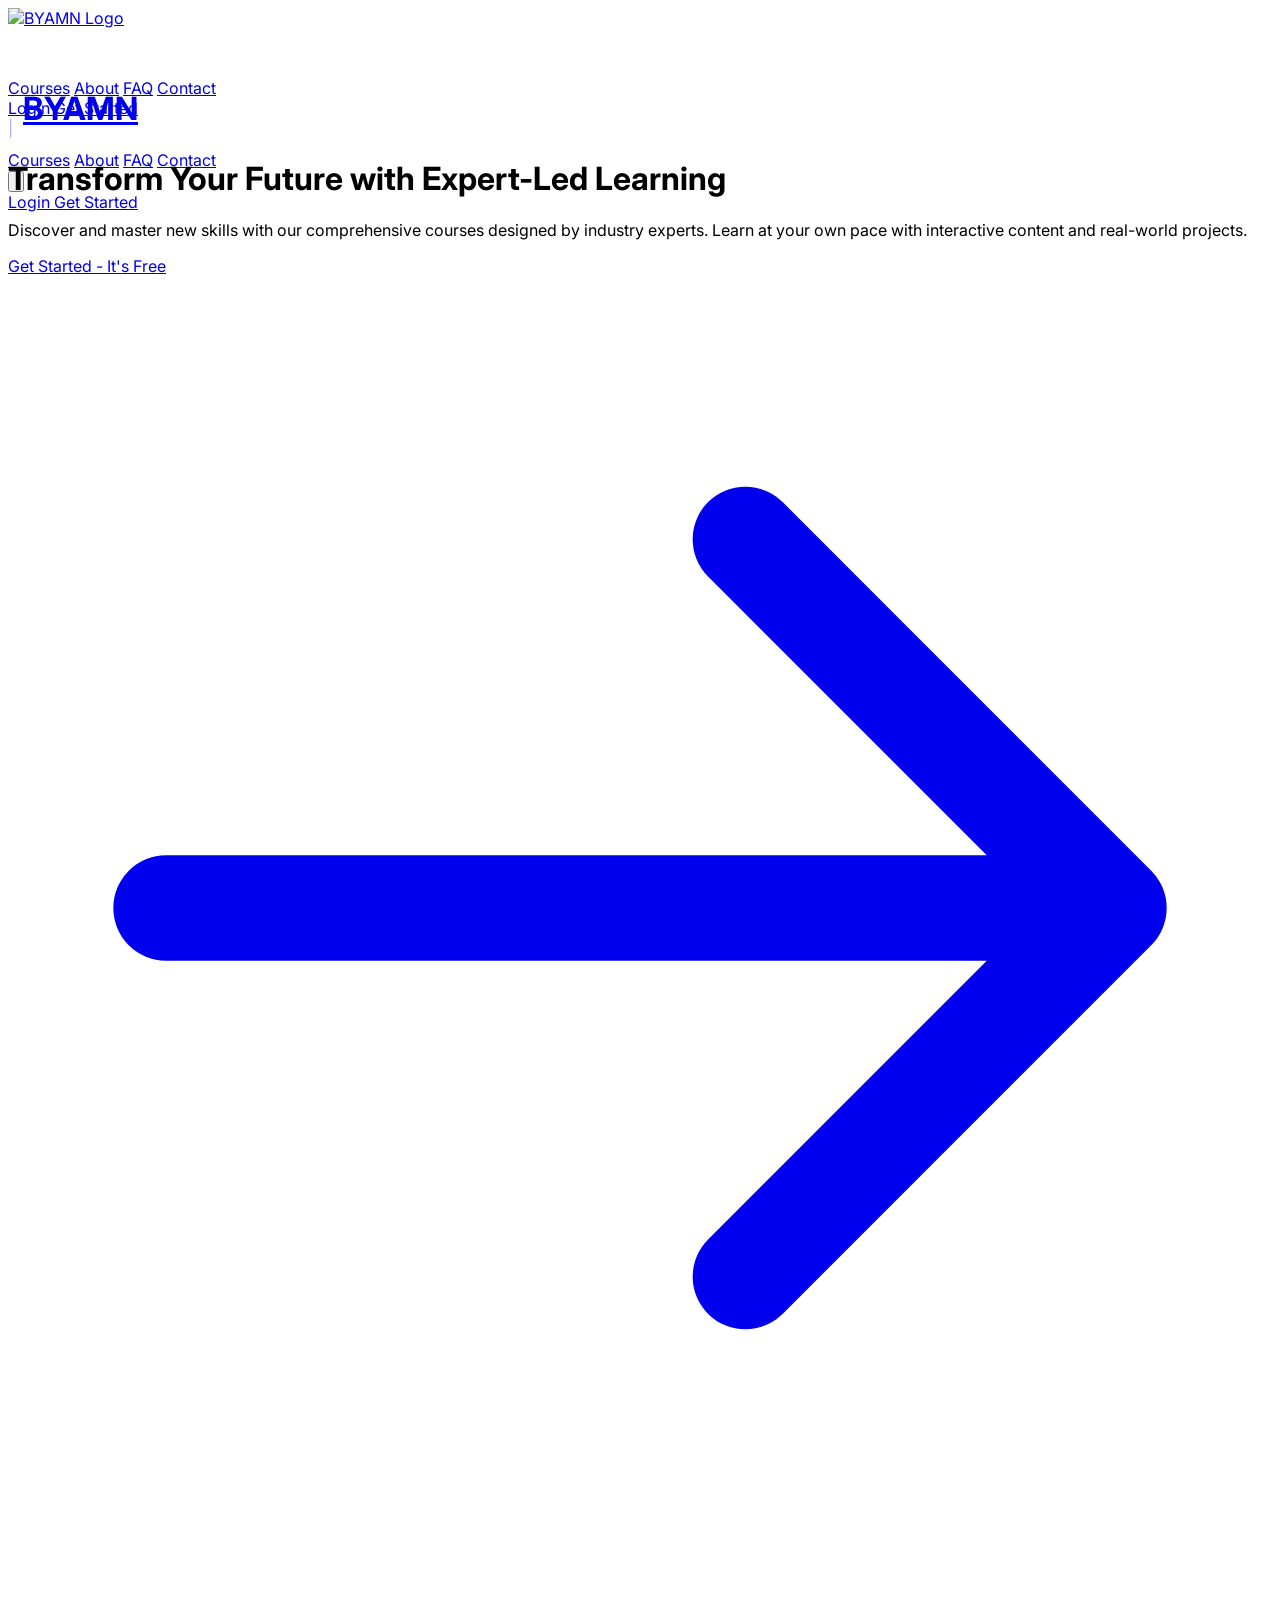
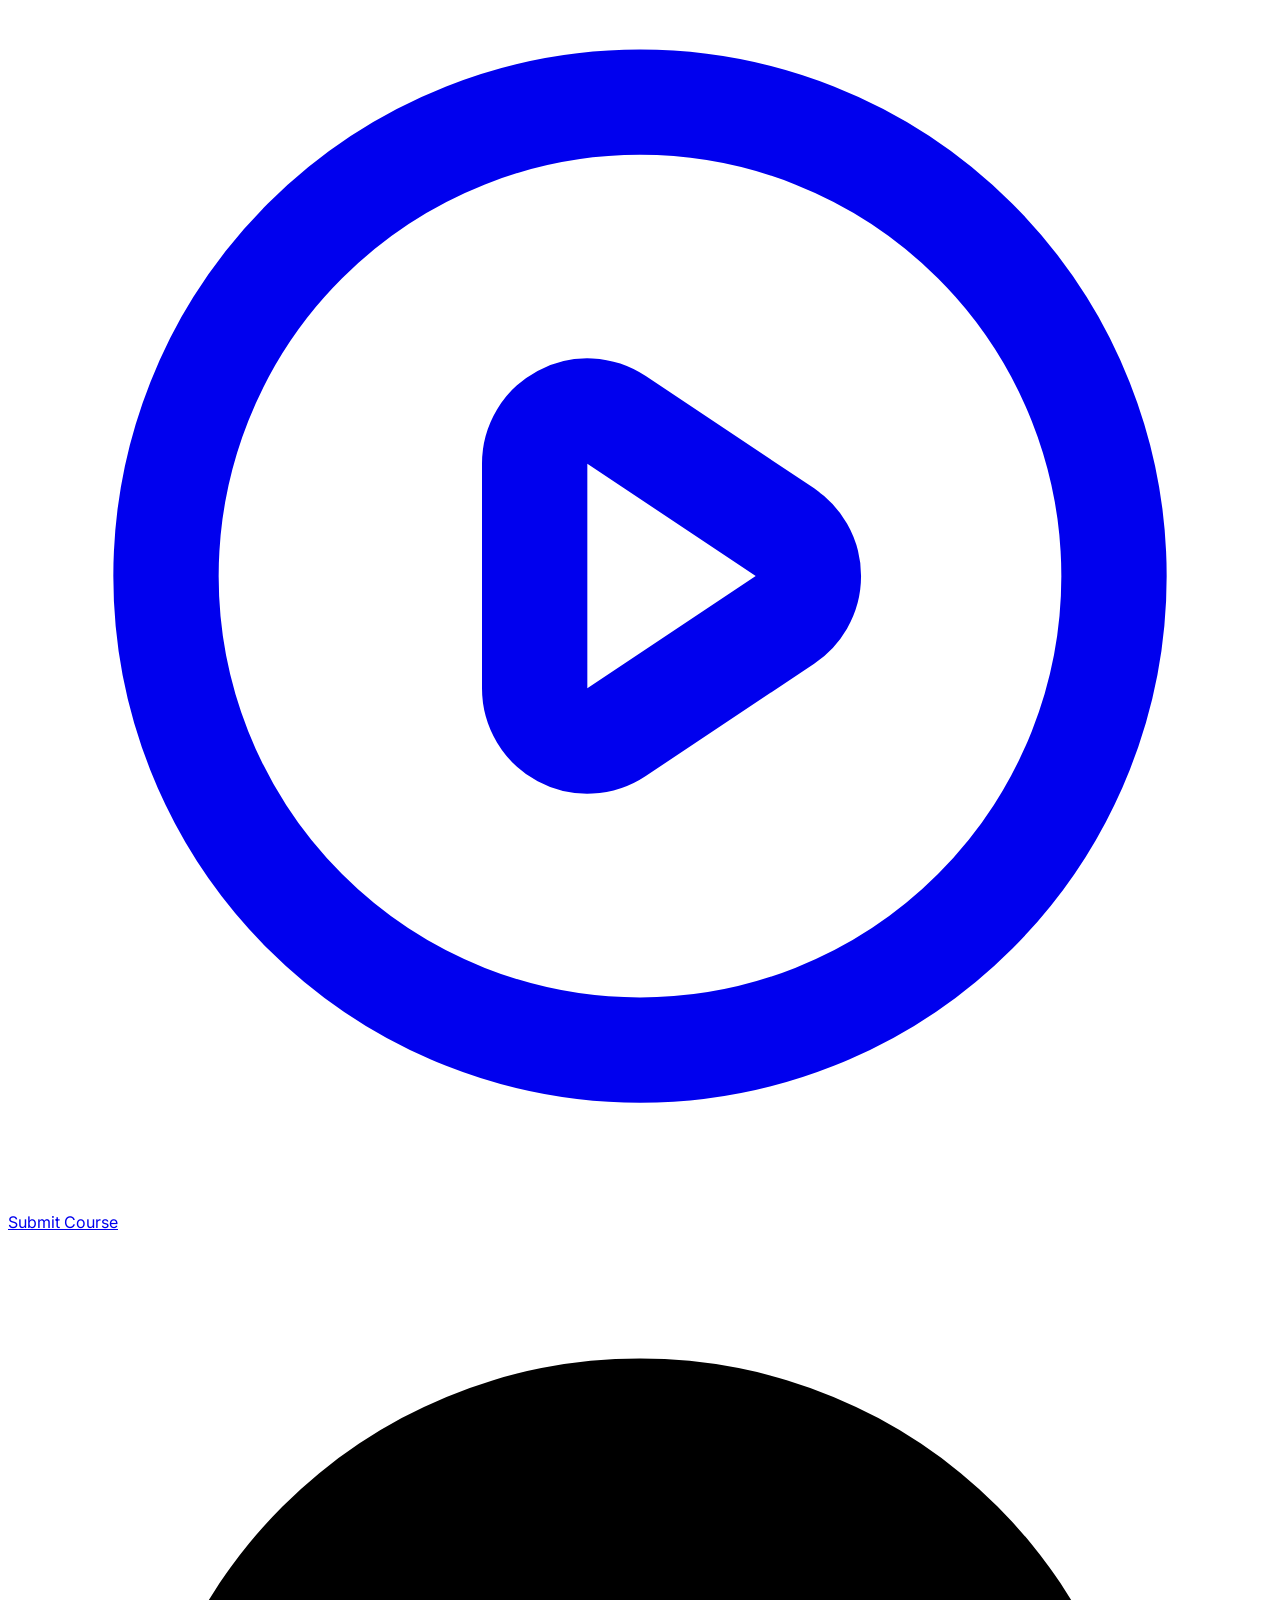
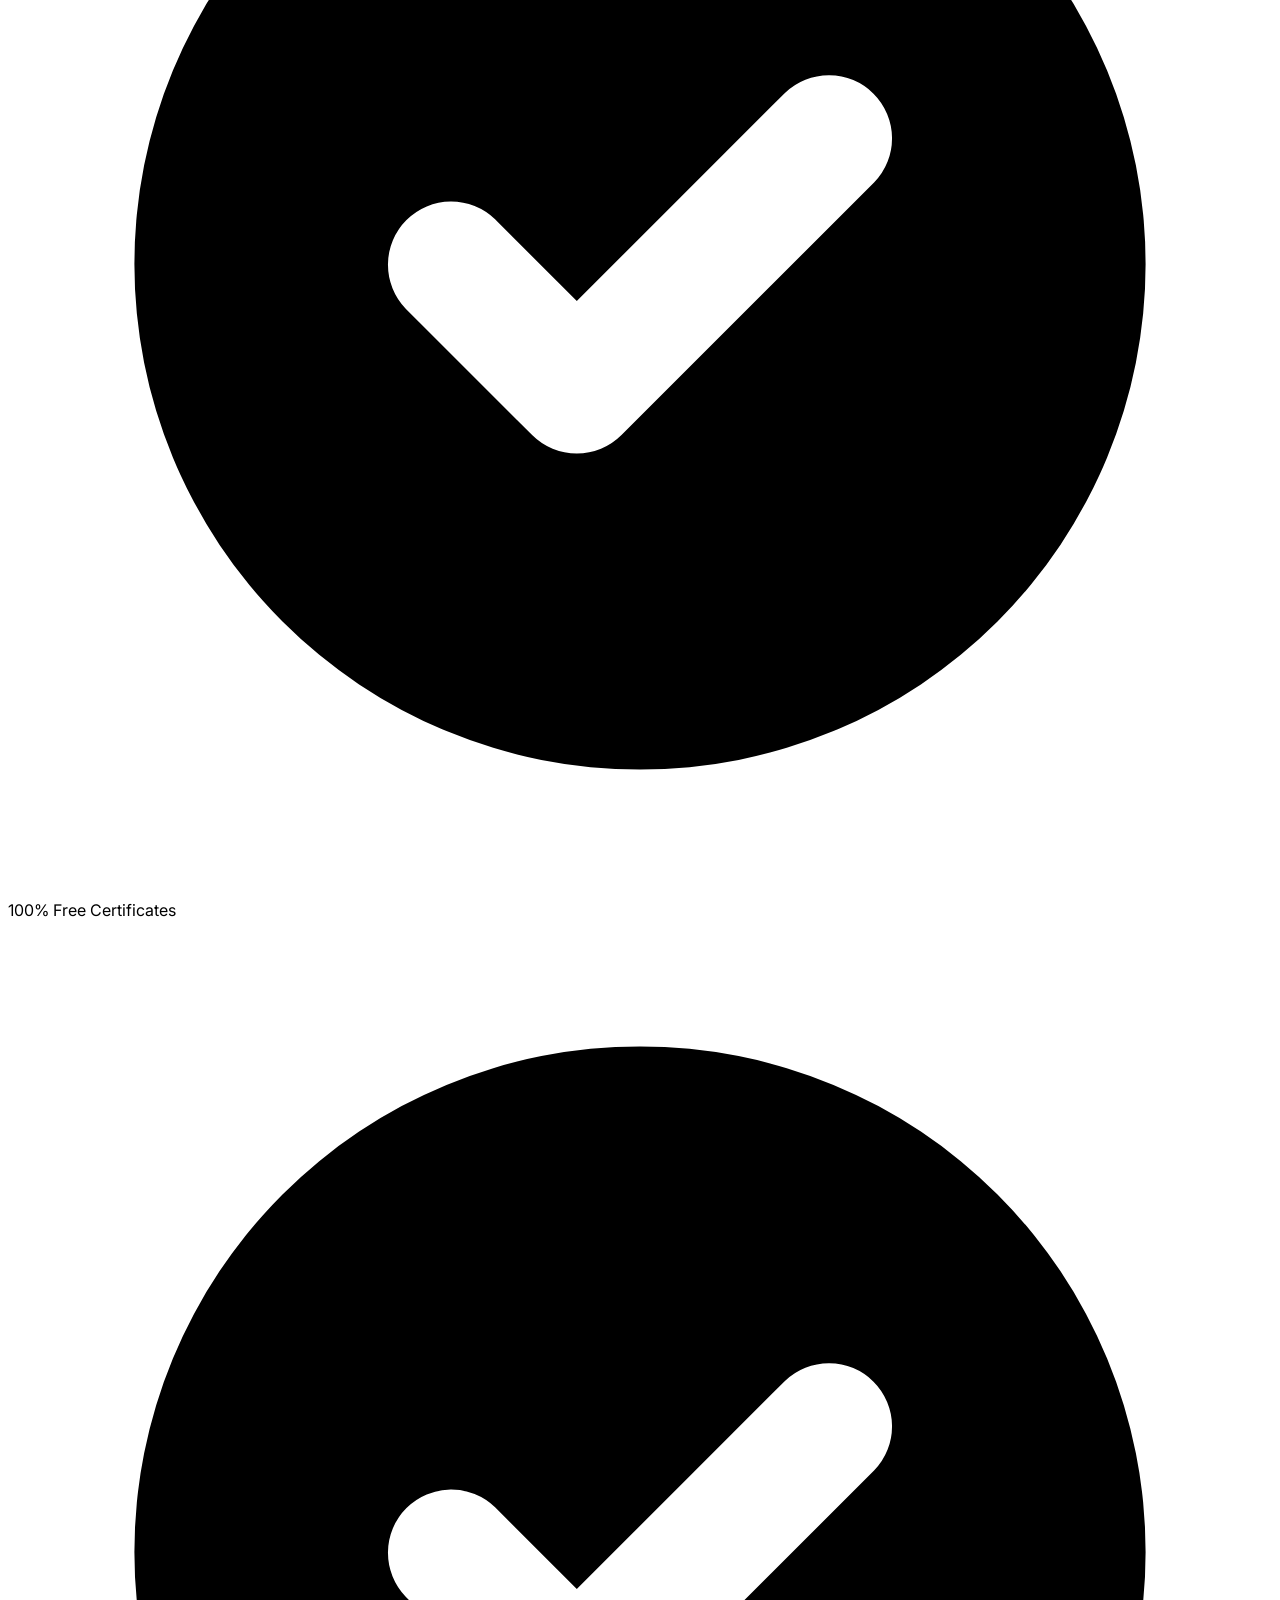
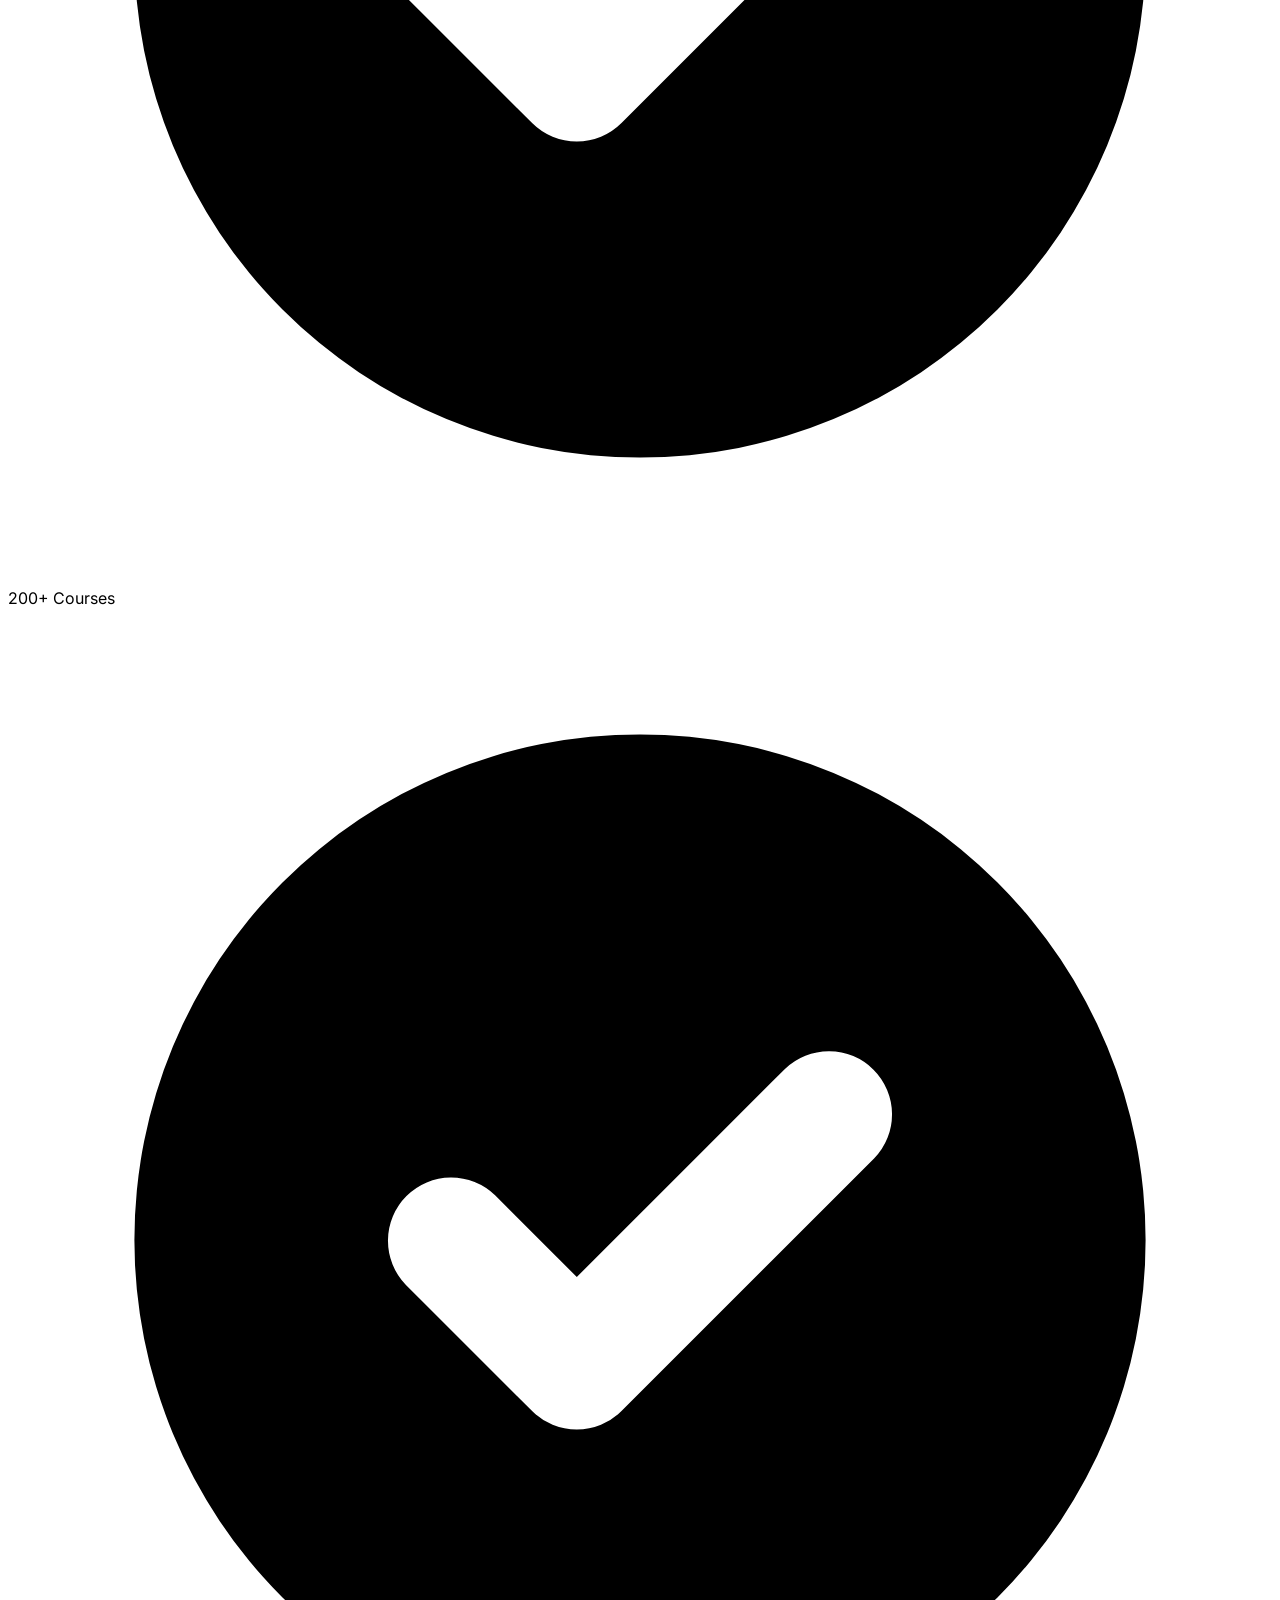
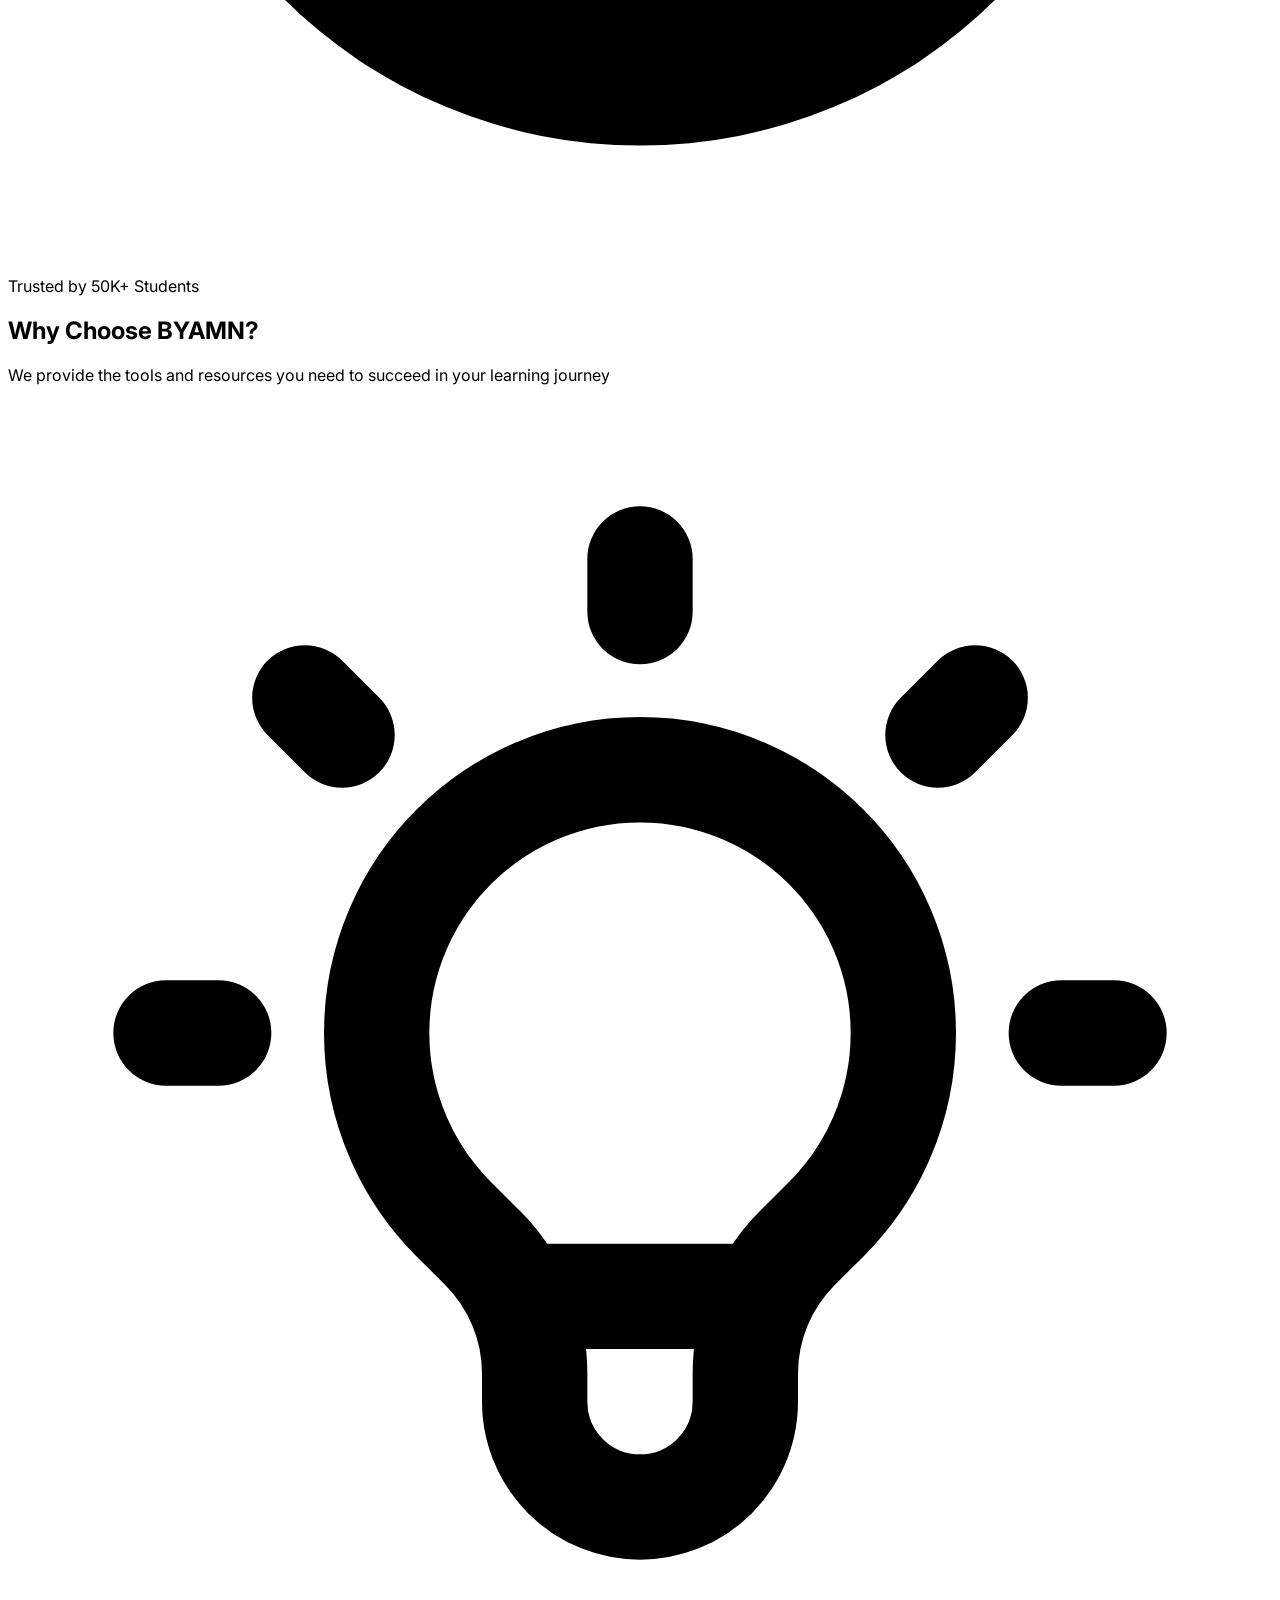
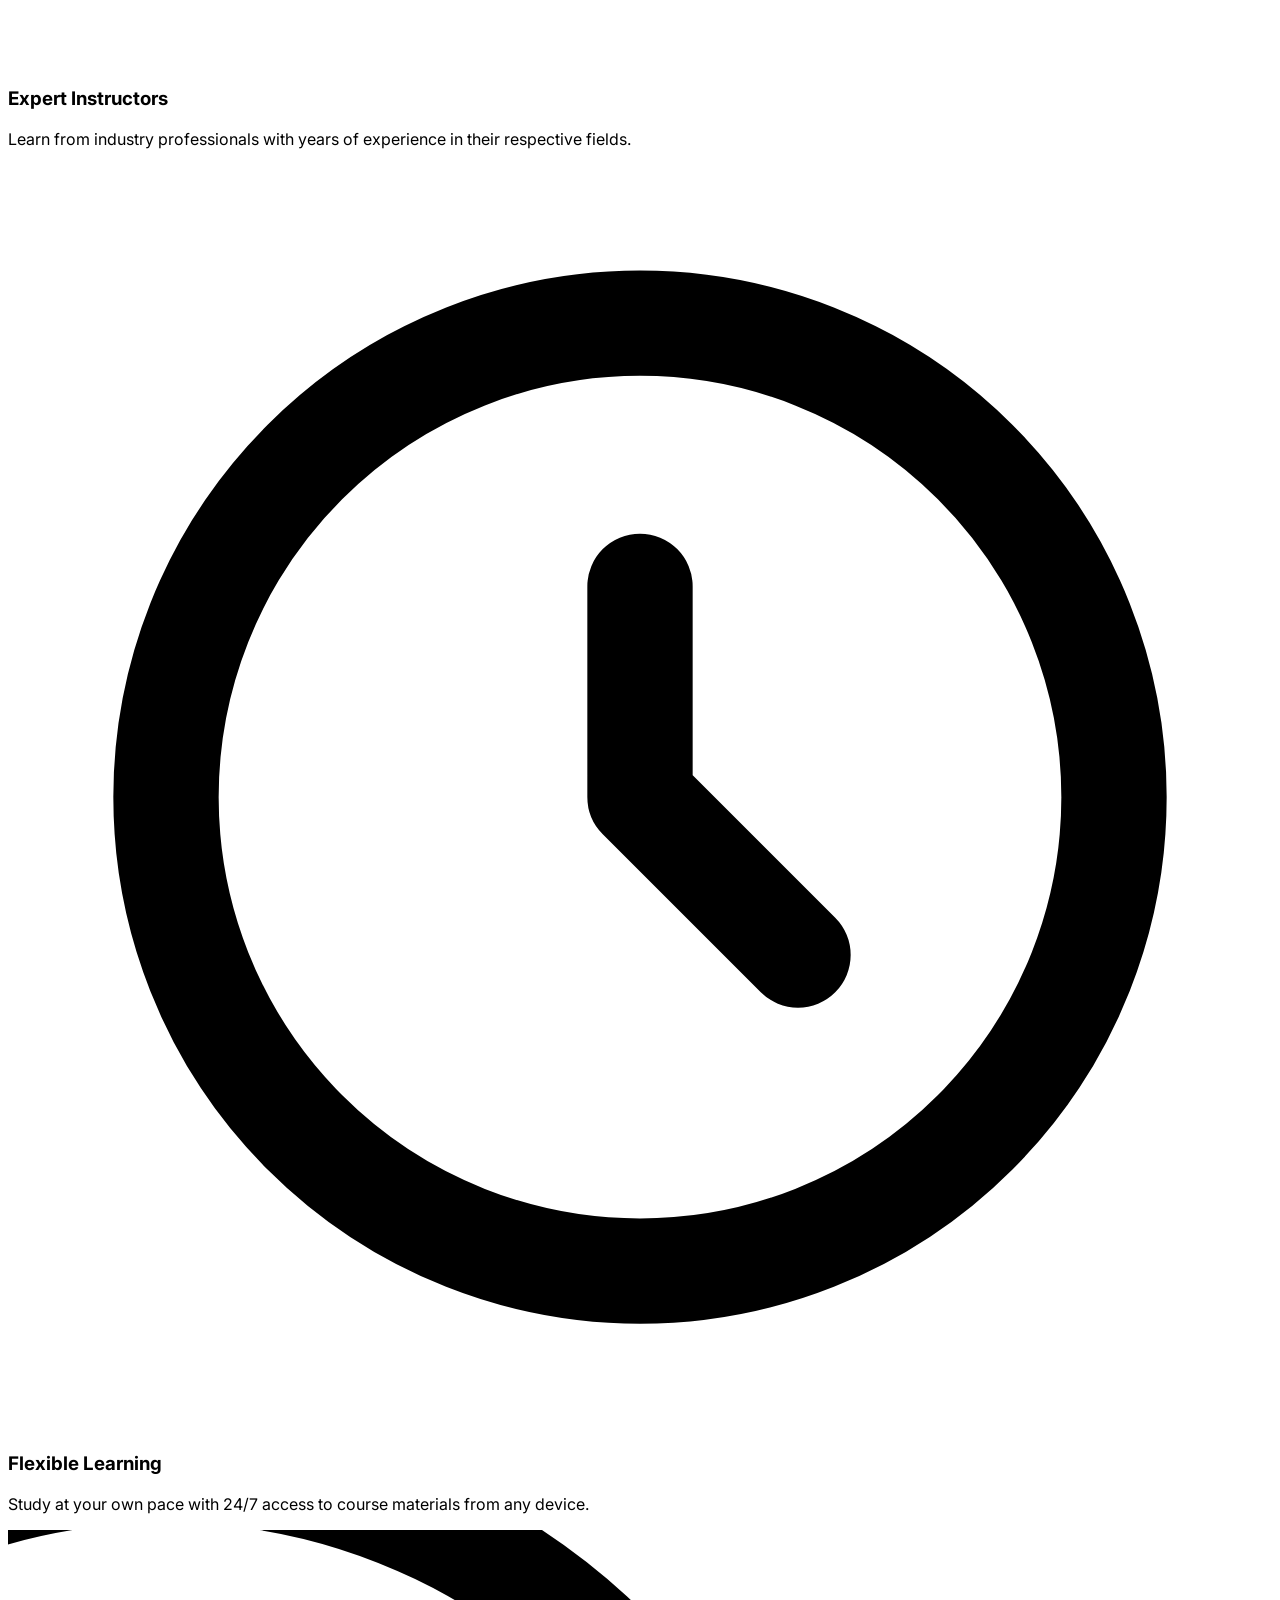
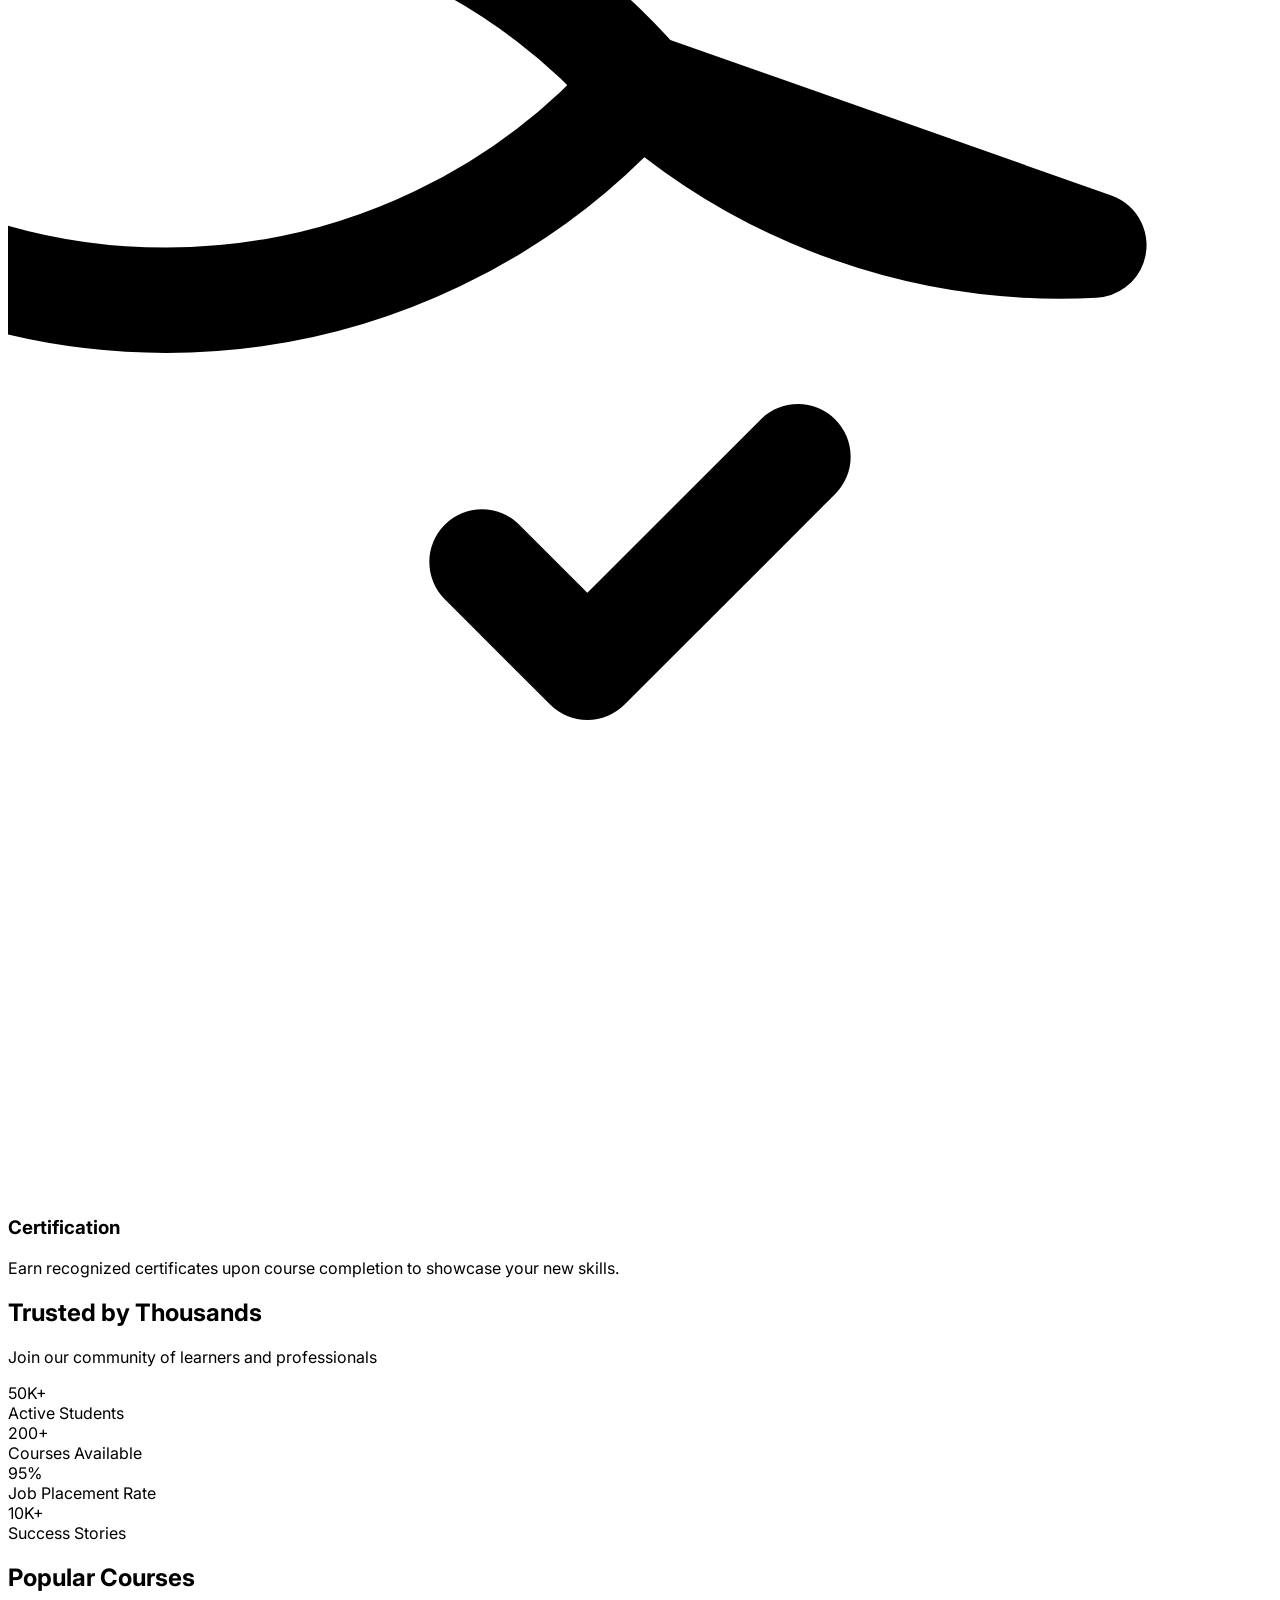
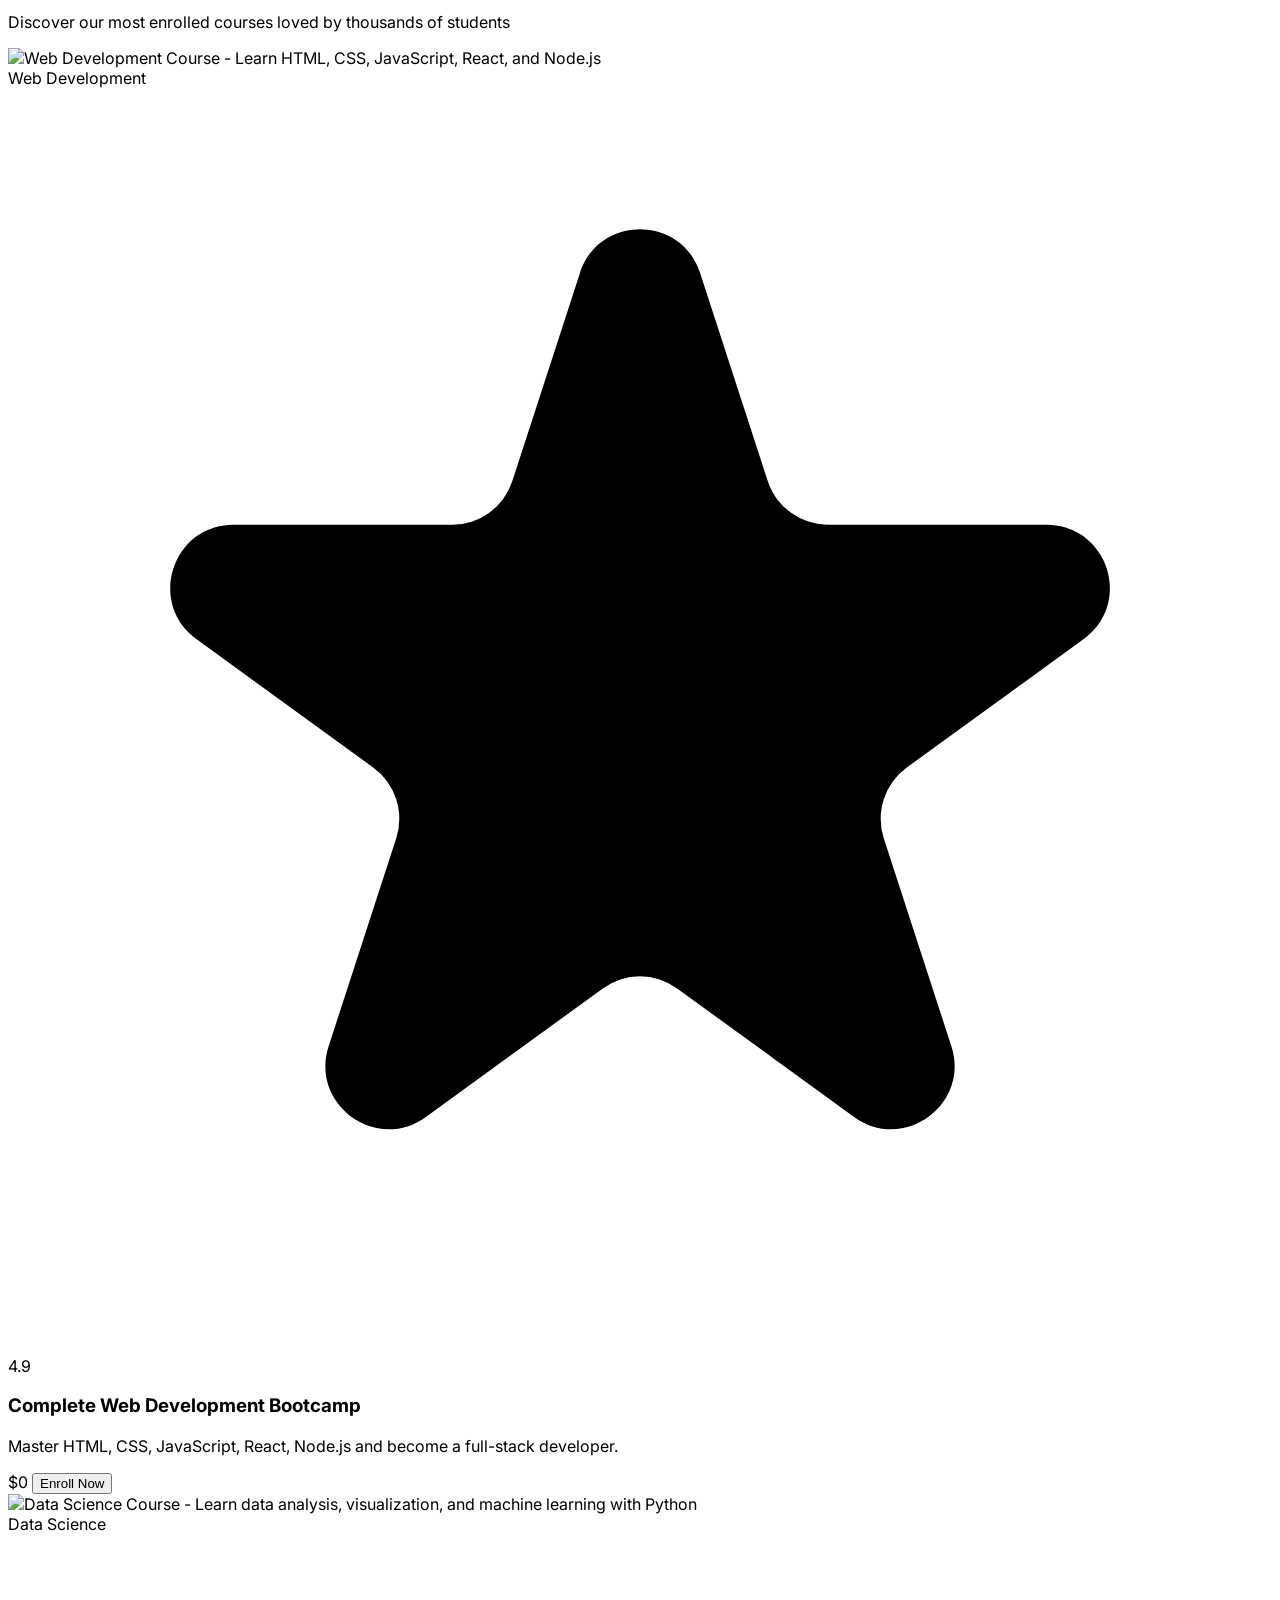
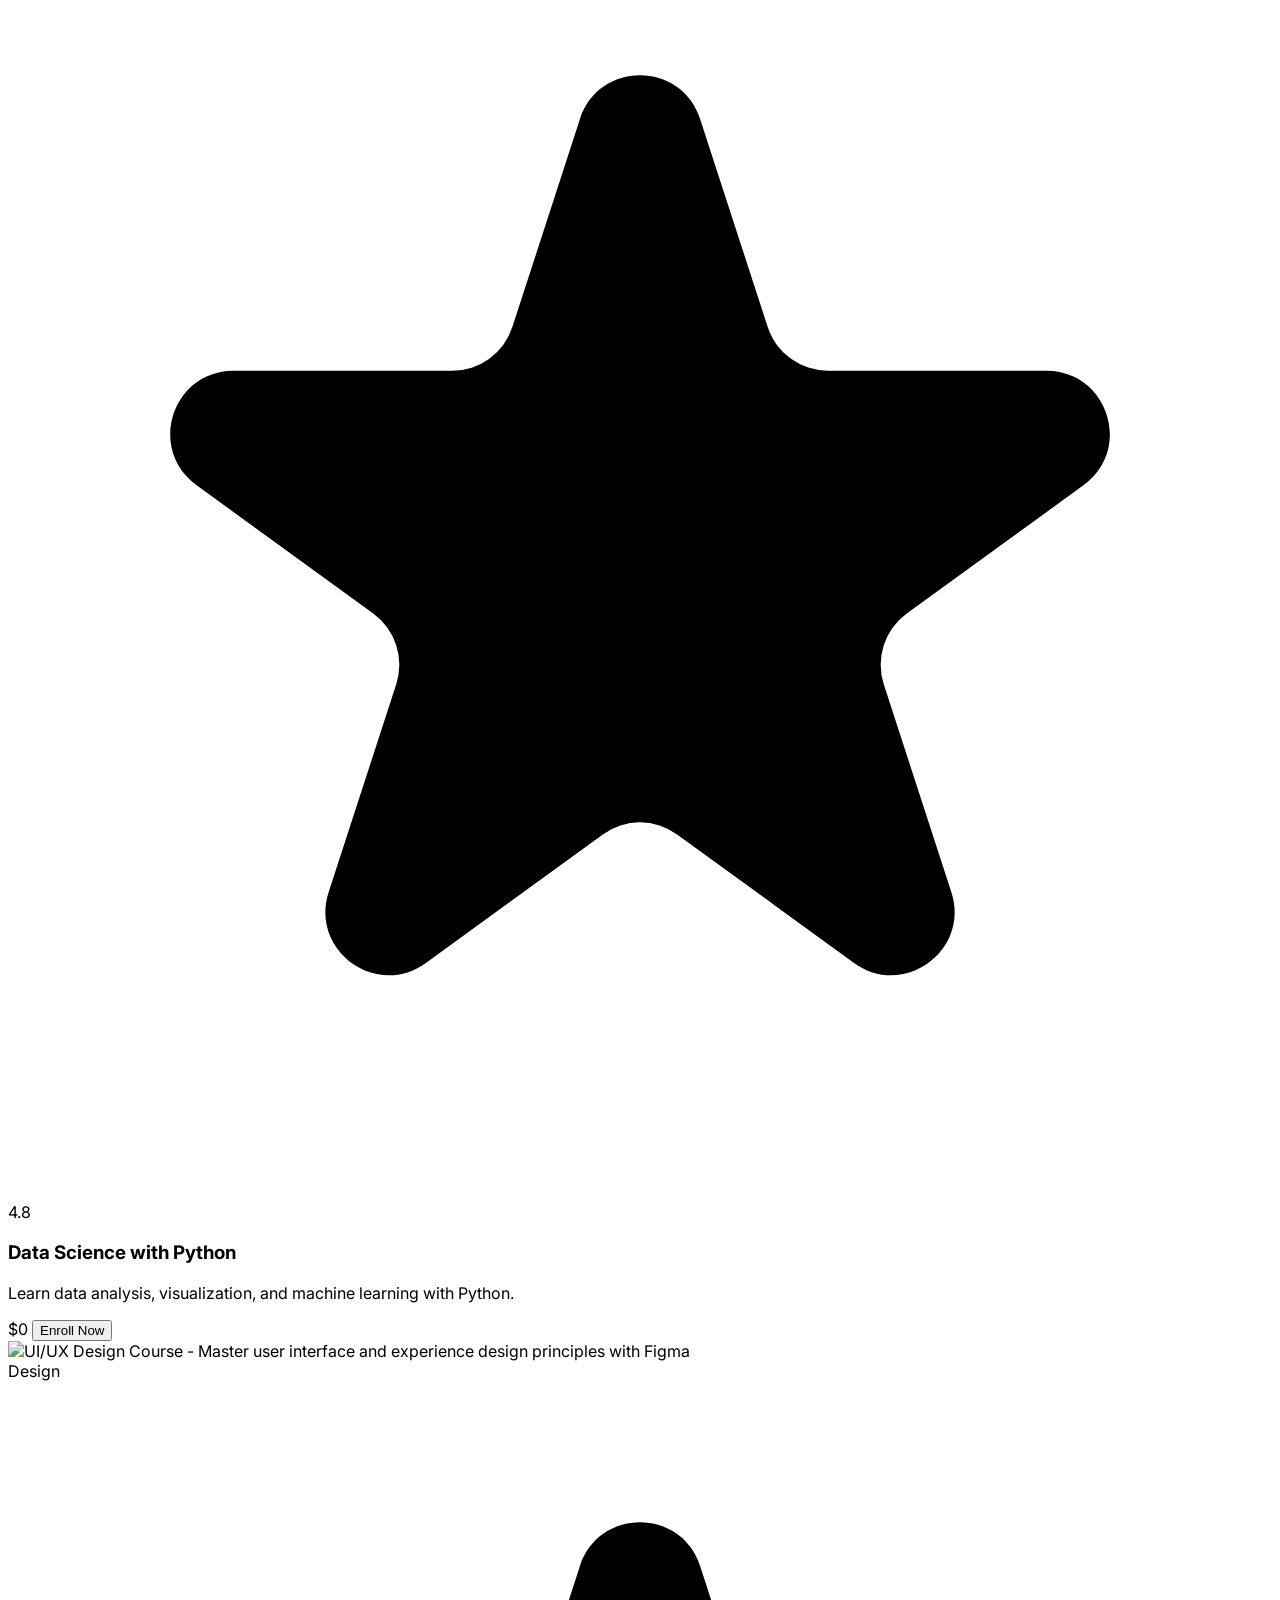
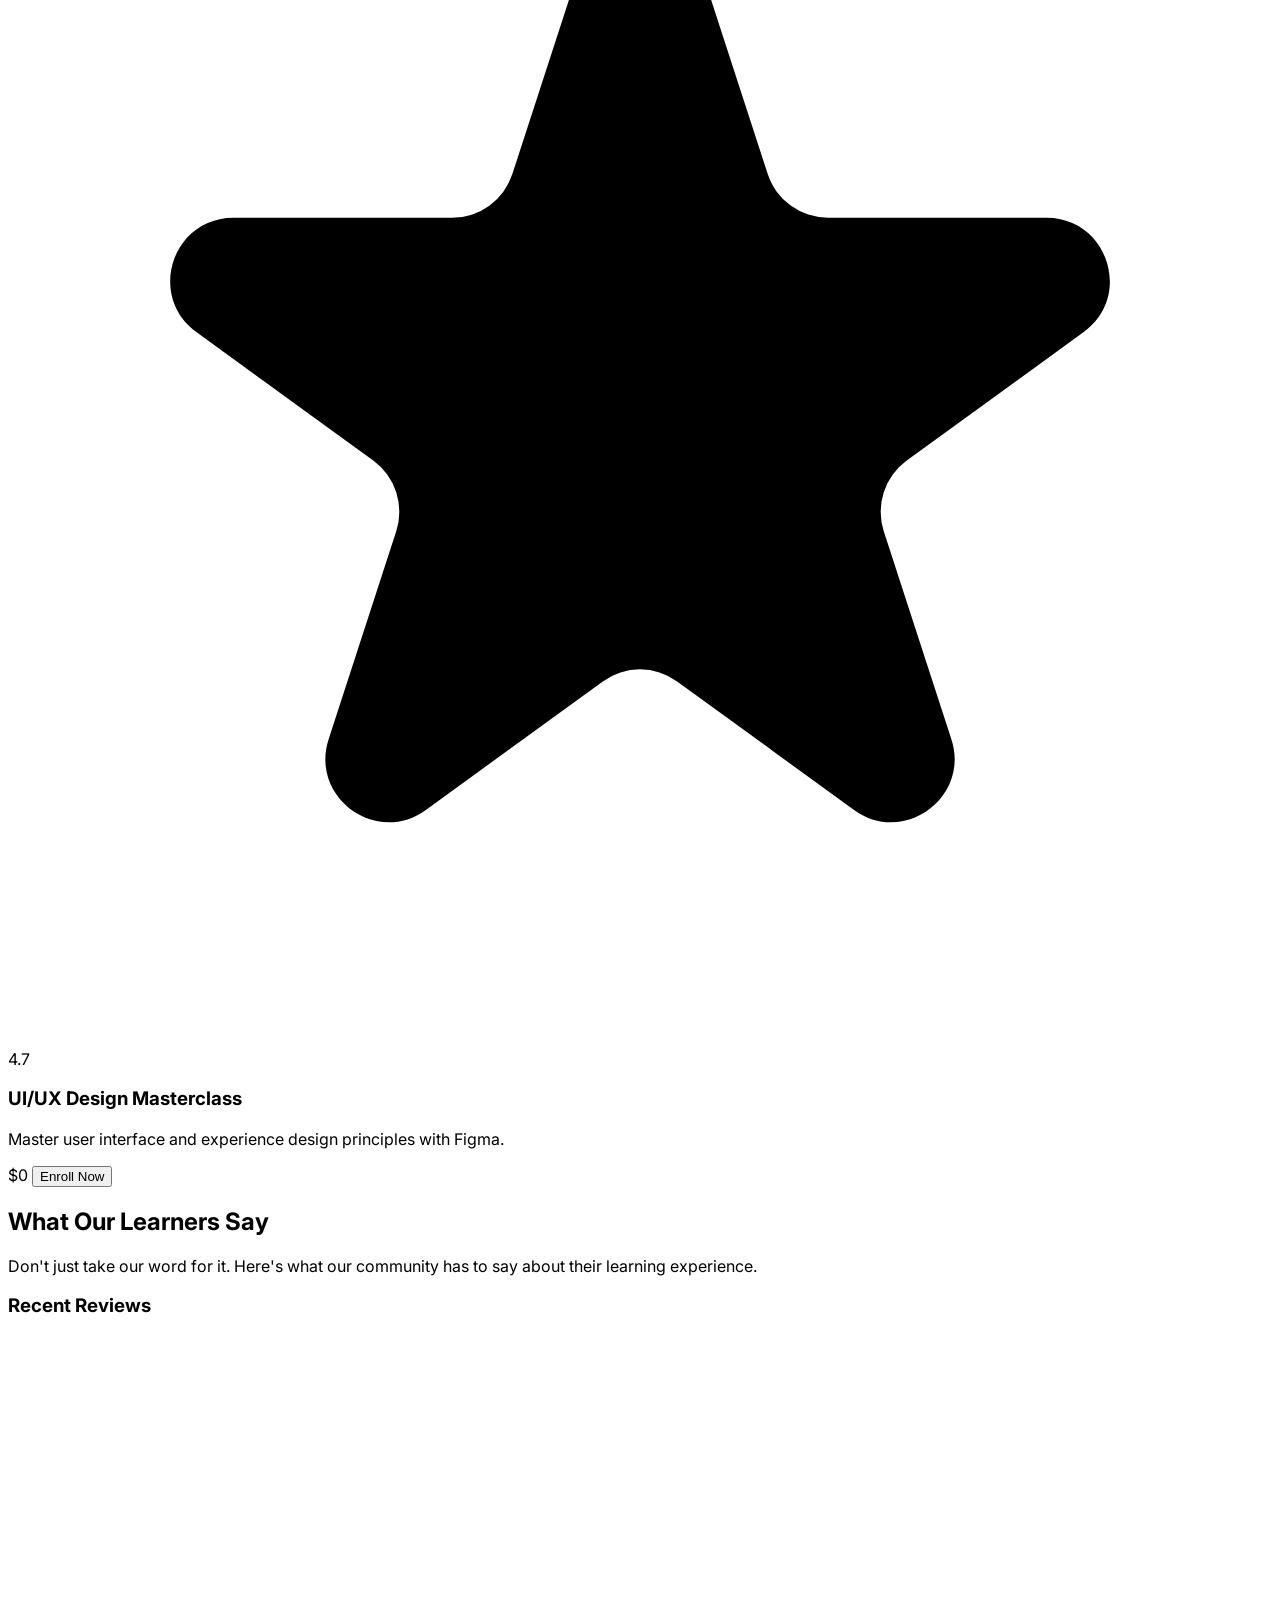
==== index.html @ 557a2281 "fixed footer in all pages and make it responsive" ====
<!DOCTYPE html>
<html lang="en">
  <head>
    <meta charset="UTF-8" />
    <meta
      name="google-site-verification"
      content="GZtBAvTfSmH4MlTuaTtLqPZqYcMHYvVSrBVphhj3DAw"
    />
    <meta name="viewport" content="width=device-width, initial-scale=1.0" />
    <title>BYAMN: Free Courses & Verified Certificates</title>
    <meta
      name="description"
      content="Discover BYAMN's mission to transform YouTube learning into verified achievement. Free certificates, progress tracking, and 200+ expert-led courses for career advancement."
    />
    <meta
      name="keywords"
      content="youtube learning, verified achievement, free certificates, online courses, skill development, education platform, progress tracking, certified learning, youtube courses"
    />
    <link rel="canonical" href="https://byamn.vercel.app/" />
    <link rel="icon" type="image/x-icon" href="./favicon.ico" />
    <link rel="icon" type="image/png" href="./logo.png" />

    <meta name="monetag" content="336e1d944d91db57e07c73daf4c58cf3" />

    <!-- Open Graph / Facebook -->
    <meta property="og:type" content="website" />
    <meta property="og:url" content="https://byamn.vercel.app/" />
    <meta
      property="og:title"
      content="BYAMN - YouTube Learning Verified Achievement | Free Certificates"
    />
    <meta
      property="og:description"
      content="Transform YouTube learning into verified achievement with free certificates. Track progress, earn credentials, and advance your career with 200+ expert-led courses."
    />
    <meta property="og:image" content="https://byamn.vercel.app/logo.png" />

    <!-- Twitter -->
    <meta property="twitter:card" content="summary_large_image" />
    <meta property="twitter:url" content="https://byamn.vercel.app/" />
    <meta
      property="twitter:title"
      content="BYAMN - YouTube Learning Verified Achievement | Free Certificates"
    />
    <meta
      property="twitter:description"
      content="Transform YouTube learning into verified achievement with free certificates. Track progress, earn credentials, and advance your career with 200+ expert-led courses."
    />
    <meta
      property="twitter:image"
      content="https://byamn.vercel.app/logo.png"
    />

    <!-- Tailwind CSS CDN -->
    <script src="https://cdn.tailwindcss.com"></script>

    <!-- Inter font -->
    <link
      href="https://fonts.googleapis.com/css2?family=Inter:wght@400;500;600;700;800&display=swap"
      rel="stylesheet"
    />

    <!-- Custom styles -->
    <link href="./assets/css/styles.css" rel="stylesheet" />

    <!-- Font Awesome for icons -->
    <link
      rel="stylesheet"
      href="https://cdnjs.cloudflare.com/ajax/libs/font-awesome/6.4.0/css/all.min.css"
    />

    <!-- AOS (Animate On Scroll) -->
    <link href="https://unpkg.com/aos@2.3.1/dist/aos.css" rel="stylesheet" />

    <!-- Firebase SDK - Using compat versions without type="module" -->
    <script src="https://www.gstatic.com/firebasejs/9.23.0/firebase-app-compat.js"></script>
    <script src="https://www.gstatic.com/firebasejs/9.23.0/firebase-analytics-compat.js"></script>
    <script src="https://www.gstatic.com/firebasejs/9.23.0/firebase-auth-compat.js"></script>
    <script src="https://www.gstatic.com/firebasejs/9.23.0/firebase-firestore-compat.js"></script>
    <script src="https://www.gstatic.com/firebasejs/9.23.0/firebase-database-compat.js"></script>

    <!-- Firebase configuration -->
    <script type="module" src="./assets/js/firebase.js"></script>

    <!-- AOS (Animate On Scroll) -->
    <script src="https://unpkg.com/aos@2.3.1/dist/aos.js"></script>

    <script>
      tailwind.config = {
        theme: {
          extend: {
            colors: {
              primary: {
                50: '#eef2ff',
                100: '#e0e7ff',
                200: '#c7d2fe',
                300: '#a5b4fc',
                400: '#818cf8',
                500: '#6366f1',
                600: '#4f46e5',
                700: '#4338ca',
                800: '#3730a3',
                900: '#312e81',
              },
              secondary: {
                50: '#f5f3ff',
                100: '#ede9fe',
                200: '#ddd6fe',
                300: '#c4b5fd',
                400: '#a78bfa',
                500: '#8b5cf6',
                600: '#7c3aed',
                700: '#6d28d9',
                800: '#5b21b6',
                900: '#4c1d95',
              },
            },
          },
        },
      };
    </script>

    <style>
      body {
        font-family: 'Inter', -apple-system, BlinkMacSystemFont, 'Segoe UI',
          Roboto, Oxygen, Ubuntu, Cantarell, 'Open Sans', 'Helvetica Neue',
          sans-serif;
      }

      .delay-100 {
        animation-delay: 0.1s;
      }

      .delay-150 {
        animation-delay: 0.15s;
      }

      .delay-200 {
        animation-delay: 0.2s;
      }

      .delay-300 {
        animation-delay: 0.3s;
      }

      .delay-400 {
        animation-delay: 0.4s;
      }

      .delay-500 {
        animation-delay: 0.5s;
      }

      .delay-600 {
        animation-delay: 0.6s;
      }

      /* Enhanced hero section */
      .hero {
        background: linear-gradient(
          135deg,
          var(--primary-50) 0%,
          var(--secondary-50) 100%
        );
      }

      .dark .hero {
        background: linear-gradient(
          135deg,
          var(--primary-900) 0%,
          var(--secondary-900) 100%
        );
      }

      /* Enhanced feature cards */
      .feature-card {
        transition: all var(--transition-medium) ease;
        border: 1px solid var(--border-card);
      }

      .feature-card:hover {
        transform: translateY(-8px);
        box-shadow: var(--shadow-xl);
      }

      /* Enhanced course cards */
      .course-card {
        transition: all var(--transition-medium) ease;
      }

      .course-card:hover {
        transform: translateY(-8px);
        box-shadow: var(--shadow-xl);
      }
      .cursor {
        display: inline-block;
        animation: blink 0.7s infinite;
        color: #acb1f0;
      }

      @keyframes blink {
        50% {
          opacity: 0;
        }
      }
    </style>
  </head>

  <body class="min-h-screen bg-theme-page">
    <!-- Header with navigation and user actions -->
    <header data-aos-duration="800" class="header">
      <div data-aos="fade-down" class="max-w-7xl mx-auto px-4 sm:px-6 lg:px-8">
        <div
          class="flex justify-between items-center py-4"
          style="width: 100%; height: 70px"
        >
          <!-- Logo and site name -->
          <a href="#" id="logoLink" class="flex items-center cursor-pointer">
            <div class="flex items-center">
              <div
                class="flex-shrink-0 flex items-center h-10 w-10"
                style="width: 40%; height: 60px"
              >
                <img
                  id="siteLogo"
                  src="logo.png"
                  alt="BYAMN Logo"
                  class="h-full w-full object-contain"
                />
              </div>
              <h1
                class="ml-3 font-bold text-gradient-primary text-2xl"
                style="margin-left: 15px"
              >
                BYAMN
              </h1>
            </div>
          </a>

          <!-- Desktop Navigation - hidden on mobile -->
          <nav class="hidden md:flex space-x-1">
            <a href="./courses.html" class="nav-link">Courses</a>
            <a href="./about.html" class="nav-link">About</a>
            <a href="./faq.html" class="nav-link">FAQ</a>
            <a href="./contact.html" class="nav-link">Contact</a>
          </nav>

          <!-- User Actions Section -->
          <div class="flex items-center space-x-3">
            <!-- Mobile menu button - only visible on mobile -->
            <button
              id="mobile-menu-button"
              class="mobile-menu-button md:hidden"
              aria-label="Toggle menu"
            >
              <svg
                class="h-6 w-6"
                fill="none"
                viewBox="0 0 24 24"
                stroke="currentColor"
              >
                <path
                  stroke-linecap="round"
                  stroke-linejoin="round"
                  stroke-width="2"
                  d="M4 6h16M4 12h16M4 18h16"
                  id="mobile-menu-icon-open"
                ></path>
                <path
                  stroke-linecap="round"
                  stroke-linejoin="round"
                  stroke-width="2"
                  d="M6 18L18 6M6 6l12 12"
                  id="mobile-menu-icon-close"
                  class="hidden"
                ></path>
              </svg>
            </button>

            <!-- User-specific actions - shown only on desktop -->
            <div id="user-actions-desktop" class="hidden md:flex space-x-3">
              <a href="./auth/login.html" class="btn btn-outline"> Login </a>
              <a href="./auth/register.html" class="btn btn-primary">
                Get Started
              </a>
            </div>
          </div>
        </div>
      </div>

      <!-- Mobile Navigation - only visible when menu is open -->
      <div
        id="mobile-menu"
        class="md:hidden py-4 border-t border-theme-divider hidden"
      >
        <div class="flex flex-col space-y-3">
          <a href="./courses.html" class="nav-link">Courses</a>
          <a href="./about.html" class="nav-link">About</a>
          <a href="./faq.html" class="nav-link">FAQ</a>
          <a href="./contact.html" class="nav-link">Contact</a>

          <!-- Mobile user actions -->
          <div
            id="user-actions-mobile"
            class="pt-4 border-t border-theme-divider space-y-3"
          >
            <a
              href="./auth/login.html"
              class="block w-full text-center btn btn-outline"
            >
              Login
            </a>
            <a
              href="./auth/register.html"
              class="block w-full text-center btn btn-primary"
            >
              Get Started
            </a>
          </div>
        </div>
      </div>
    </header>

    <!-- Hero Section -->
    <main class="max-w-7xl mx-auto px-4 sm:px-6 lg:px-8 py-16 md:py-20">
      <div
        class="text-center fade-in-up hero rounded-3xl p-8 md:p-16 relative overflow-hidden"
      >
        <!-- Decorative elements -->
        <div
          data-aos="fade-in"
          class="absolute top-0 left-0 w-64 h-64 bg-primary-200 rounded-full mix-blend-multiply filter blur-3xl opacity-30 animate-blob"
        ></div>
        <div
          data-aos="fade-in"
          class="absolute top-0 right-0 w-64 h-64 bg-secondary-200 rounded-full mix-blend-multiply filter blur-3xl opacity-30 animate-blob animation-delay-2000"
        ></div>
        <div
          data-aos="fade-in"
          class="absolute bottom-10 left-1/2 w-64 h-64 bg-primary-300 rounded-full mix-blend-multiply filter blur-3xl opacity-30 animate-blob animation-delay-4000"
        ></div>

        <div data-aos="zoom-in" class="relative z-10">
          <div class="flex justify-center items-center mb-6">
            <span
              class="text-4xl md:text-5xl lg:text-6xl text-gradient-primary"
              id="text"
            ></span>
            <span class="text-4xl md:text-5xl lg:text-6xl cursor">|</span>
          </div>
          <h1
            class="hero-title text-4xl md:text-5xl lg:text-6xl font-extrabold tracking-tight"
          >
            Transform Your Future with
            <span class="block text-gradient-primary mt-3"
              >Expert-Led Learning</span
            >
          </h1>
          <p
            class="hero-subtitle fade-in-up delay-100 text-lg md:text-xl max-w-3xl mx-auto mt-6 text-theme-body"
          >
            Discover and master new skills with our comprehensive courses
            designed by industry experts. Learn at your own pace with
            interactive content and real-world projects.
          </p>

          <div
            class="flex flex-col sm:flex-row justify-center gap-4 fade-in-up delay-150 mt-10"
          >
            <a
              href="./auth/register.html"
              class="btn btn-primary btn-lg hover-lift px-8 py-4 text-lg font-semibold"
            >
              Get Started - It's Free
              <svg
                class="h-5 w-5 ml-2 inline-block"
                fill="none"
                viewBox="0 0 24 24"
                stroke="currentColor"
              >
                <path
                  stroke-linecap="round"
                  stroke-linejoin="round"
                  stroke-width="2"
                  d="M14 5l7 7m0 0l-7 7m7-7H3"
                />
              </svg>
            </a>
            <a
              href="https://forms.gle/QzSJuSwhT6veFKpS7"
              class="btn btn-secondary btn-lg flex items-center justify-center hover-lift px-8 py-4 text-lg font-semibold"
            >
              <svg
                class="h-5 w-5 mr-2 text-primary-600"
                fill="none"
                viewBox="0 0 24 24"
                stroke="currentColor"
              >
                <path
                  stroke-linecap="round"
                  stroke-linejoin="round"
                  stroke-width="2"
                  d="M14.752 11.168l-3.197-2.132A1 1 0 0010 9.87v4.263a1 1 0 001.555.832l3.197-2.132a1 1 0 000-1.664z"
                />
                <path
                  stroke-linecap="round"
                  stroke-linejoin="round"
                  stroke-width="2"
                  d="M21 12a9 9 0 11-18 0 9 9 0 0118 0z"
                />
              </svg>
              Submit Course
            </a>
          </div>

          <!-- Trust indicators -->
          <div
            class="mt-12 flex flex-col sm:flex-row items-center justify-center gap-6 text-theme-muted"
          >
            <div class="flex items-center">
              <svg
                class="h-5 w-5 text-success-500 mr-2"
                fill="currentColor"
                viewBox="0 0 20 20"
              >
                <path
                  fill-rule="evenodd"
                  d="M10 18a8 8 0 100-16 8 8 0 000 16zm3.707-9.293a1 1 0 00-1.414-1.414L9 10.586 7.707 9.293a1 1 0 00-1.414 1.414l2 2a1 1 0 001.414 0l4-4z"
                  clip-rule="evenodd"
                />
              </svg>
              <span>100% Free Certificates</span>
            </div>
            <div class="flex items-center">
              <svg
                class="h-5 w-5 text-success-500 mr-2"
                fill="currentColor"
                viewBox="0 0 20 20"
              >
                <path
                  fill-rule="evenodd"
                  d="M10 18a8 8 0 100-16 8 8 0 000 16zm3.707-9.293a1 1 0 00-1.414-1.414L9 10.586 7.707 9.293a1 1 0 00-1.414 1.414l2 2a1 1 0 001.414 0l4-4z"
                  clip-rule="evenodd"
                />
              </svg>
              <span>200+ Courses</span>
            </div>
            <div class="flex items-center">
              <svg
                class="h-5 w-5 text-success-500 mr-2"
                fill="currentColor"
                viewBox="0 0 20 20"
              >
                <path
                  fill-rule="evenodd"
                  d="M10 18a8 8 0 100-16 8 8 0 000 16zm3.707-9.293a1 1 0 00-1.414-1.414L9 10.586 7.707 9.293a1 1 0 00-1.414 1.414l2 2a1 1 0 001.414 0l4-4z"
                  clip-rule="evenodd"
                />
              </svg>
              <span>Trusted by 50K+ Students</span>
            </div>
          </div>
        </div>
      </div>

      <!-- Features Section -->
      <div class="mt-24 fade-in-up delay-300">
        <div data-aos="fade-in" class="text-center mb-16">
          <h2 class="typography-h1 text-theme-heading mb-4">
            Why Choose BYAMN?
          </h2>
          <p class="max-w-2xl mx-auto typography-body-large text-theme-body">
            We provide the tools and resources you need to succeed in your
            learning journey
          </p>
        </div>

        <div data-aos="fade-up" class="grid grid-cols-1 md:grid-cols-3 gap-8">
          <!-- Feature 1 -->
          <div class="feature-card fade-in-up hover-lift">
            <div class="feature-icon feature-icon-primary">
              <svg
                class="h-8 w-8"
                fill="none"
                viewBox="0 0 24 24"
                stroke="currentColor"
              >
                <path
                  stroke-linecap="round"
                  stroke-linejoin="round"
                  stroke-width="2"
                  d="M9.663 17h4.673M12 3v1m6.364 1.636l-.707.707M21 12h-1M4 12H3m3.343-5.657l-.707-.707m2.828 9.9a5 5 0 117.072 0l-.548.547A3.374 3.374 0 0014 18.469V19a2 2 0 11-4 0v-.531c0-.895-.356-1.754-.988-2.386l-.548-.547z"
                />
              </svg>
            </div>
            <h3 class="feature-title">Expert Instructors</h3>
            <p class="feature-description">
              Learn from industry professionals with years of experience in
              their respective fields.
            </p>
          </div>

          <!-- Feature 2 -->
          <div class="feature-card fade-in-up delay-100 hover-lift">
            <div class="feature-icon feature-icon-secondary">
              <svg
                class="h-8 w-8"
                fill="none"
                viewBox="0 0 24 24"
                stroke="currentColor"
              >
                <path
                  stroke-linecap="round"
                  stroke-linejoin="round"
                  stroke-width="2"
                  d="M12 8v4l3 3m6-3a9 9 0 11-18 0 9 9 0 0118 0z"
                />
              </svg>
            </div>
            <h3 class="feature-title">Flexible Learning</h3>
            <p class="feature-description">
              Study at your own pace with 24/7 access to course materials from
              any device.
            </p>
          </div>

          <!-- Feature 3 -->
          <div class="feature-card fade-in-up delay-200 hover-lift">
            <div class="feature-icon feature-icon-success">
              <svg
                class="h-8 w-8"
                fill="none"
                viewBox="0 0 24 24"
                stroke="currentColor"
              >
                <path
                  stroke-linecap="round"
                  stroke-linejoin="round"
                  stroke-width="2"
                  d="M9 12l2 2 4-4m5.618-4.016A11.955 11.955 0 0112 2.944a11.955 11.955 0 01-18 0 11.955 11.955 0 0118 0z"
                />
              </svg>
            </div>
            <h3 class="feature-title">Certification</h3>
            <p class="feature-description">
              Earn recognized certificates upon course completion to showcase
              your new skills.
            </p>
          </div>
        </div>
      </div>

      <!-- Stats Section -->
      <div class="mt-24 fade-in-up delay-400">
        <div data-aos="fade-in" class="text-center mb-16">
          <h2 class="typography-h1 text-theme-heading mb-4">
            Trusted by Thousands
          </h2>
          <p class="max-w-2xl mx-auto typography-body-large text-theme-body">
            Join our community of learners and professionals
          </p>
        </div>

        <div data-aos="fade-up" class="grid grid-cols-2 md:grid-cols-4 gap-8">
          <div class="stat-card">
            <div class="stat-value">50K+</div>
            <div class="stat-label">Active Students</div>
          </div>
          <div class="stat-card">
            <div class="stat-value">200+</div>
            <div class="stat-label">Courses Available</div>
          </div>
          <div class="stat-card">
            <div class="stat-value">95%</div>
            <div class="stat-label">Job Placement Rate</div>
          </div>
          <div class="stat-card">
            <div class="stat-value">10K+</div>
            <div class="stat-label">Success Stories</div>
          </div>
        </div>
      </div>

      <!-- Popular Courses Section -->
      <div class="mt-24 fade-in-up delay-500">
        <div data-aos="fade-in" class="text-center mb-16">
          <h2 class="typography-h1 text-theme-heading mb-4">Popular Courses</h2>
          <p class="max-w-2xl mx-auto typography-body-large text-theme-body">
            Discover our most enrolled courses loved by thousands of students
          </p>
        </div>

        <div data-aos="fade-up" class="grid grid-cols-1 md:grid-cols-3 gap-8">
          <!-- Course 1 -->
          <div class="course-card">
            <div class="h-48 bg-neutral-200 flex items-center justify-center">
              <img
                src="https://images.unsplash.com/photo-1555066931-4365d14bab8c?ixlib=rb-4.0.3&ixid=M3wxMjA3fDB8MHxwaG90by1wYWdlfHx8fGVufDB8fHx8fA%3D%3D&auto=format&fit=crop&w=600&q=80"
                alt="Web Development Course - Learn HTML, CSS, JavaScript, React, and Node.js"
                class="w-full h-full object-cover"
                width="600"
                height="400"
                loading="lazy"
              />
            </div>
            <div class="course-card-content">
              <div class="flex justify-between items-start mb-3">
                <span class="badge badge-primary"> Web Development </span>
                <div class="flex items-center text-amber-500">
                  <svg class="h-5 w-5" fill="currentColor" viewBox="0 0 20 20">
                    <path
                      d="M9.049 2.927c.3-.921 1.603-.921 1.902 0l1.07 3.292a1 1 0 00.95.69h3.462c.969 0 1.371 1.24.588 1.81l-2.8 2.034a1 1 0 00-.364 1.118l1.07 3.292c.3.921-.755 1.688-1.54 1.118l-2.8-2.034a1 1 0 00-1.175 0l-2.8 2.034c-.784.57-1.838-.197-1.539-1.118l1.07-3.292a1 1 0 00-.364-1.118L2.98 8.72c-.783-.57-.38-1.81.588-1.81h3.461a1 1 0 00.951-.69l1.07-3.292z"
                    />
                  </svg>
                  <span class="ml-1 text-theme-body">4.9</span>
                </div>
              </div>
              <h3 class="course-card-title">
                Complete Web Development Bootcamp
              </h3>
              <p class="course-card-description">
                Master HTML, CSS, JavaScript, React, Node.js and become a
                full-stack developer.
              </p>
              <div class="course-card-meta">
                <span class="course-card-price">$0</span>
                <button class="btn btn-secondary">Enroll Now</button>
              </div>
            </div>
          </div>

          <!-- Course 2 -->
          <div class="course-card">
            <div class="h-48 bg-neutral-200 flex items-center justify-center">
              <img
                src="https://images.unsplash.com/photo-1551288049-bebda4e38f71?ixlib=rb-4.0.3&ixid=M3wxMjA3fDB8MHxwaG90by1wYWdlfHx8fGVufDB8fHx8fA%3D%3D&auto=format&fit=crop&w=600&q=80"
                alt="Data Science Course - Learn data analysis, visualization, and machine learning with Python"
                class="w-full h-full object-cover"
                width="600"
                height="400"
                loading="lazy"
              />
            </div>
            <div class="course-card-content">
              <div class="flex justify-between items-start mb-3">
                <span class="badge badge-secondary"> Data Science </span>
                <div class="flex items-center text-amber-500">
                  <svg class="h-5 w-5" fill="currentColor" viewBox="0 0 20 20">
                    <path
                      d="M9.049 2.927c.3-.921 1.603-.921 1.902 0l1.07 3.292a1 1 0 00.95.69h3.462c.969 0 1.371 1.24.588 1.81l-2.8 2.034a1 1 0 00-.364 1.118l1.07 3.292c.3.921-.755 1.688-1.54 1.118l-2.8-2.034a1 1 0 00-1.175 0l-2.8 2.034c-.784.57-1.838-.197-1.539-1.118l1.07-3.292a1 1 0 00-.364-1.118L2.98 8.72c-.783-.57-.38-1.81.588-1.81h3.461a1 1 0 00.951-.69l1.07-3.292z"
                    />
                  </svg>
                  <span class="ml-1 text-theme-body">4.8</span>
                </div>
              </div>
              <h3 class="course-card-title">Data Science with Python</h3>
              <p class="course-card-description">
                Learn data analysis, visualization, and machine learning with
                Python.
              </p>
              <div class="course-card-meta">
                <span class="course-card-price">$0</span>
                <button class="btn btn-secondary">Enroll Now</button>
              </div>
            </div>
          </div>

          <!-- Course 3 -->
          <div class="course-card">
            <div class="h-48 bg-neutral-200 flex items-center justify-center">
              <img
                src="https://images.unsplash.com/photo-1558655146-d09347e92766?ixlib=rb-4.0.3&ixid=M3wxMjA3fDB8MHxwaG90by1wYWdlfHx8fGVufDB8fHx8fA%3D%3D&auto=format&fit=crop&w=600&q=80"
                alt="UI/UX Design Course - Master user interface and experience design principles with Figma"
                class="w-full h-full object-cover"
                width="600"
                height="400"
                loading="lazy"
              />
            </div>
            <div class="course-card-content">
              <div class="flex justify-between items-start mb-3">
                <span class="badge badge-success"> Design </span>
                <div class="flex items-center text-amber-500">
                  <svg class="h-5 w-5" fill="currentColor" viewBox="0 0 20 20">
                    <path
                      d="M9.049 2.927c.3-.921 1.603-.921 1.902 0l1.07 3.292a1 1 0 00.95.69h3.462c.969 0 1.371 1.24.588 1.81l-2.8 2.034a1 1 0 00-.364 1.118l1.07 3.292c.3.921-.755 1.688-1.54 1.118l-2.8-2.034a1 1 0 00-1.175 0l-2.8 2.034c-.784.57-1.838-.197-1.539-1.118l1.07-3.292a1 1 0 00-.364-1.118L2.98 8.72c-.783-.57-.38-1.81.588-1.81h3.461a1 1 0 00.951-.69l1.07-3.292z"
                    />
                  </svg>
                  <span class="ml-1 text-theme-body">4.7</span>
                </div>
              </div>
              <h3 class="course-card-title">UI/UX Design Masterclass</h3>
              <p class="course-card-description">
                Master user interface and experience design principles with
                Figma.
              </p>
              <div class="course-card-meta">
                <span class="course-card-price">$0</span>
                <button class="btn btn-secondary">Enroll Now</button>
              </div>
            </div>
          </div>
        </div>
      </div>
    </main>

    <!-- Reviews Section -->
    <section class="py-16 bg-gray-50">
      <div class="max-w-7xl mx-auto px-4 sm:px-6 lg:px-8">
        <div class="text-center mb-12">
          <h2 class="text-3xl font-bold text-gray-900 mb-4">
            What Our Learners Say
          </h2>
          <p class="text-xl text-gray-600 max-w-3xl mx-auto">
            Don't just take our word for it. Here's what our community has to
            say about their learning experience.
          </p>
        </div>

        <!-- Reviews Summary -->
        <div id="reviews-summary" class="mb-12"></div>

        <!-- Recent Reviews -->
        <div id="reviews-section">
          <h3 class="text-2xl font-bold text-gray-900 mb-6">Recent Reviews</h3>
          <div
            id="recent-reviews"
            class="grid grid-cols-1 md:grid-cols-2 lg:grid-cols-3 gap-6"
          ></div>
        </div>
      </div>

      <!-- Reviews Summary -->
      <div id="reviews-summary" class="mb-12"></div>
    </section>

    <!-- Footer -->
    <footer
      data-aos-duration="1000"
      class="bg-neutral-900 text-white mt-24 fade-in"
    >
      <div
        data-aos="fade-up"
        class="max-w-7xl mx-auto px-4 sm:px-6 lg:px-8 py-12"
      >
        <div
          class="grid grid-cols-1 sm:grid-cols-2 md:grid-cols-2 lg:flex lg:gap-10 items-start px-8"
        >
          <!-- BRAND -->
          <div class="lg:w-auto md:mr-6 lg:mr-10 mb-10 lg:mb-0">
            <div class="flex items-center mb-4">
              <div class="flex-shrink-0 h-10 w-10">
                <img
                  src="./logo.png"
                  alt="BYAMN Logo"
                  class="h-full w-full object-contain"
                />
              </div>
              <h1
                class="ml-3 font-bold bg-gradient-to-r from-indigo-600 to-purple-600 bg-clip-text text-transparent text-2xl"
              >
                BYAMN
              </h1>
            </div>

            <p class="text-neutral-300 max-w-md">
              Empowering learners worldwide with high-quality, accessible
              education for the digital age.
            </p>
          </div>

          <!-- PLATFORM -->
          <div class="lg:w-40 mb-10 lg:mb-0">
            <h3 class="text-white text-lg font-semibold mb-4">Platform</h3>
            <ul class="space-y-2 text-neutral-300 whitespace-nowrap">
              <li>
                <a href="./courses.html" class="hover:text-white transition"
                  >Courses</a
                >
              </li>
              <li>
                <a href="verification.html" class="hover:text-white transition"
                  >Certificate Verification</a
                >
              </li>
              <li>
                <a href="./about.html" class="hover:text-white transition"
                  >About Us</a
                >
              </li>
              <li>
                <a href="./faq.html" class="hover:text-white transition">FAQ</a>
              </li>
              <li>
                <a href="./contact.html" class="hover:text-white transition"
                  >Contact</a
                >
              </li>
            </ul>
          </div>

          <!-- LEGAL -->
          <div class="lg:w-40 mb-10 lg:mb-0">
            <h3 class="text-white text-lg font-semibold mb-4">Legal</h3>
            <ul class="space-y-2 text-neutral-300 whitespace-nowrap">
              <li>
                <a href="./privacy.html" class="hover:text-white transition"
                  >Privacy Policy</a
                >
              </li>
              <li>
                <a href="./terms.html" class="hover:text-white transition"
                  >Terms of Service</a
                >
              </li>
            </ul>
          </div>

          <!-- NEWSLETTER (large width) -->

          <div class="md:col-span-1 gap-4">
            <div
              class="bg-neutral-800 p-6 rounded-xl w-full md:w-full lg:w-[90%] xl:w-[80%] 2xl:w-[75%]"
            >
              <h3 class="text-white text-xl font-semibold mb-4">
                Stay Updated
              </h3>
              <p class="text-neutral-300 text-sm mb-4">
                Get the latest course updates, learning tips, and exclusive
                offers delivered to your inbox.
              </p>

              <div class="flex items-center gap-3 flex-wrap">
                <input
                  type="email"
                  placeholder="Enter your email address"
                  class="flex-1 px-4 py-2  w-full md:w-full  bg-neutral-700 border border-neutral-600 rounded-lg text-white placeholder-neutral-400 focus:ring-2 focus:ring-primary-500"
                />

                <button
                  class="bg-purple-600 hover:bg-purple-700 px-5 py-2 rounded-lg text-white whitespace-nowrap"
                >
                  Subscribe
                </button>
              </div>

              <p class="mt-3 text-xs text-gray-400">
                By subscribing, you agree to our
                <a class="underline" href="#">Privacy Policy</a>.
              </p>
            </div>
          </div>
        </div>

        <div
          class="border-t border-neutral-800 mt-12 pt-8 flex flex-col md:flex-row justify-between items-center"
        >
          <p class="text-neutral-300">© 2025 BYAMN. All rights reserved.</p>
          <div class="flex space-x-6 mt-4 md:mt-0">
            <a
              href="#"
              class="text-neutral-300 hover:text-white transition-colors duration-200 transform hover:scale-110"
            >
              <span class="sr-only">Facebook</span>
              <svg
                class="h-6 w-6"
                fill="currentColor"
                viewBox="0 0 24 24"
                aria-hidden="true"
              >
                <path
                  fill-rule="evenodd"
                  d="M22 12c0-5.523-4.477-10-10-10S2 6.477 2 12c0 4.991 3.657 9.128 8.438 9.878v-6.987h-2.54V12h2.54V9.797c0-2.506 1.492-3.89 3.777-3.89 1.094 0 2.238.195 2.238.195v2.46h-1.26c-1.243 0-1.63.771-1.63 1.562V12h2.773l-.443 2.89h-2.33v6.988C18.343 21.128 22 16.991 22 12z"
                  clip-rule="evenodd"
                ></path>
              </svg>
            </a>
            <a
              href="#"
              class="text-neutral-300 hover:text-white transition-colors duration-200 transform hover:scale-110"
            >
              <span class="sr-only">Twitter</span>
              <svg
                class="h-6 w-6"
                fill="currentColor"
                viewBox="0 0 24 24"
                aria-hidden="true"
              >
                <path
                  d="M8.29 20.251c7.547 0 11.675-6.253 11.675-11.675 0-.178 0-.355-.012-.53A8.348 8.348 0 0022 5.92a8.19 8.19 0 01-2.357.646 4.118 4.118 0 001.804-2.27 8.224 8.224 0 01-2.605.996 4.107 4.107 0 00-6.993 3.743 11.65 11.65 0 01-8.457-4.287 4.106 4.106 0 001.27 5.477A4.072 4.072 0 012.8 9.713v.052a4.105 4.105 0 003.292 4.022 4.095 4.095 0 01-1.853.07 4.108 4.108 0 003.834 2.85A8.233 8.233 0 012 18.407a11.616 11.616 0 006.29 1.84"
                ></path>
              </svg>
            </a>
            <a
              href="#"
              class="text-neutral-300 hover:text-white transition-colors duration-200 transform hover:scale-110"
            >
              <span class="sr-only">LinkedIn</span>
              <svg
                class="h-6 w-6"
                fill="currentColor"
                viewBox="0 0 24 24"
                aria-hidden="true"
              >
                <path
                  fill-rule="evenodd"
                  d="M19 0h-14c-2.761 0-5 2.239-5 5v14c0 2.761 2.239 5 5 5h14c2.762 0 5-2.239 5-5v-14c0-2.761-2.238-5-5-5zm-11 19h-3v-11h3v11zm-1.5-12.268c-.966 0-1.75-.79-1.75-1.764s.784-1.764 1.75-1.764 1.75.79 1.75 1.764-.783 1.764-1.75 1.764zm13.5 12.268h-3v-5.604c0-3.368-4-3.113-4 0v5.604h-3v-11h3v1.765c1.396-2.586 7-2.777 7 2.476v6.759z"
                  clip-rule="evenodd"
                ></path>
              </svg>
            </a>
          </div>
        </div>
      </div>
    </footer>

    <!-- Initialize AOS -->
    <script>
      AOS.init({
        duration: 1200, // optional: animation duration in ms
        once: true, // optional: run animation only once
      });
    </script>

    <!-- Main JavaScript -->
    <script type="module" src="./assets/js/auth-state.js"></script>
    <script src="./assets/js/main.js"></script>

    <!-- Reviews System -->
    <script src="./assets/js/reviews.js"></script>

    <!-- Newsletter JavaScript -->
    <script type="module" src="./assets/js/newsletter-subscribe.js"></script>
  </body>
</html>
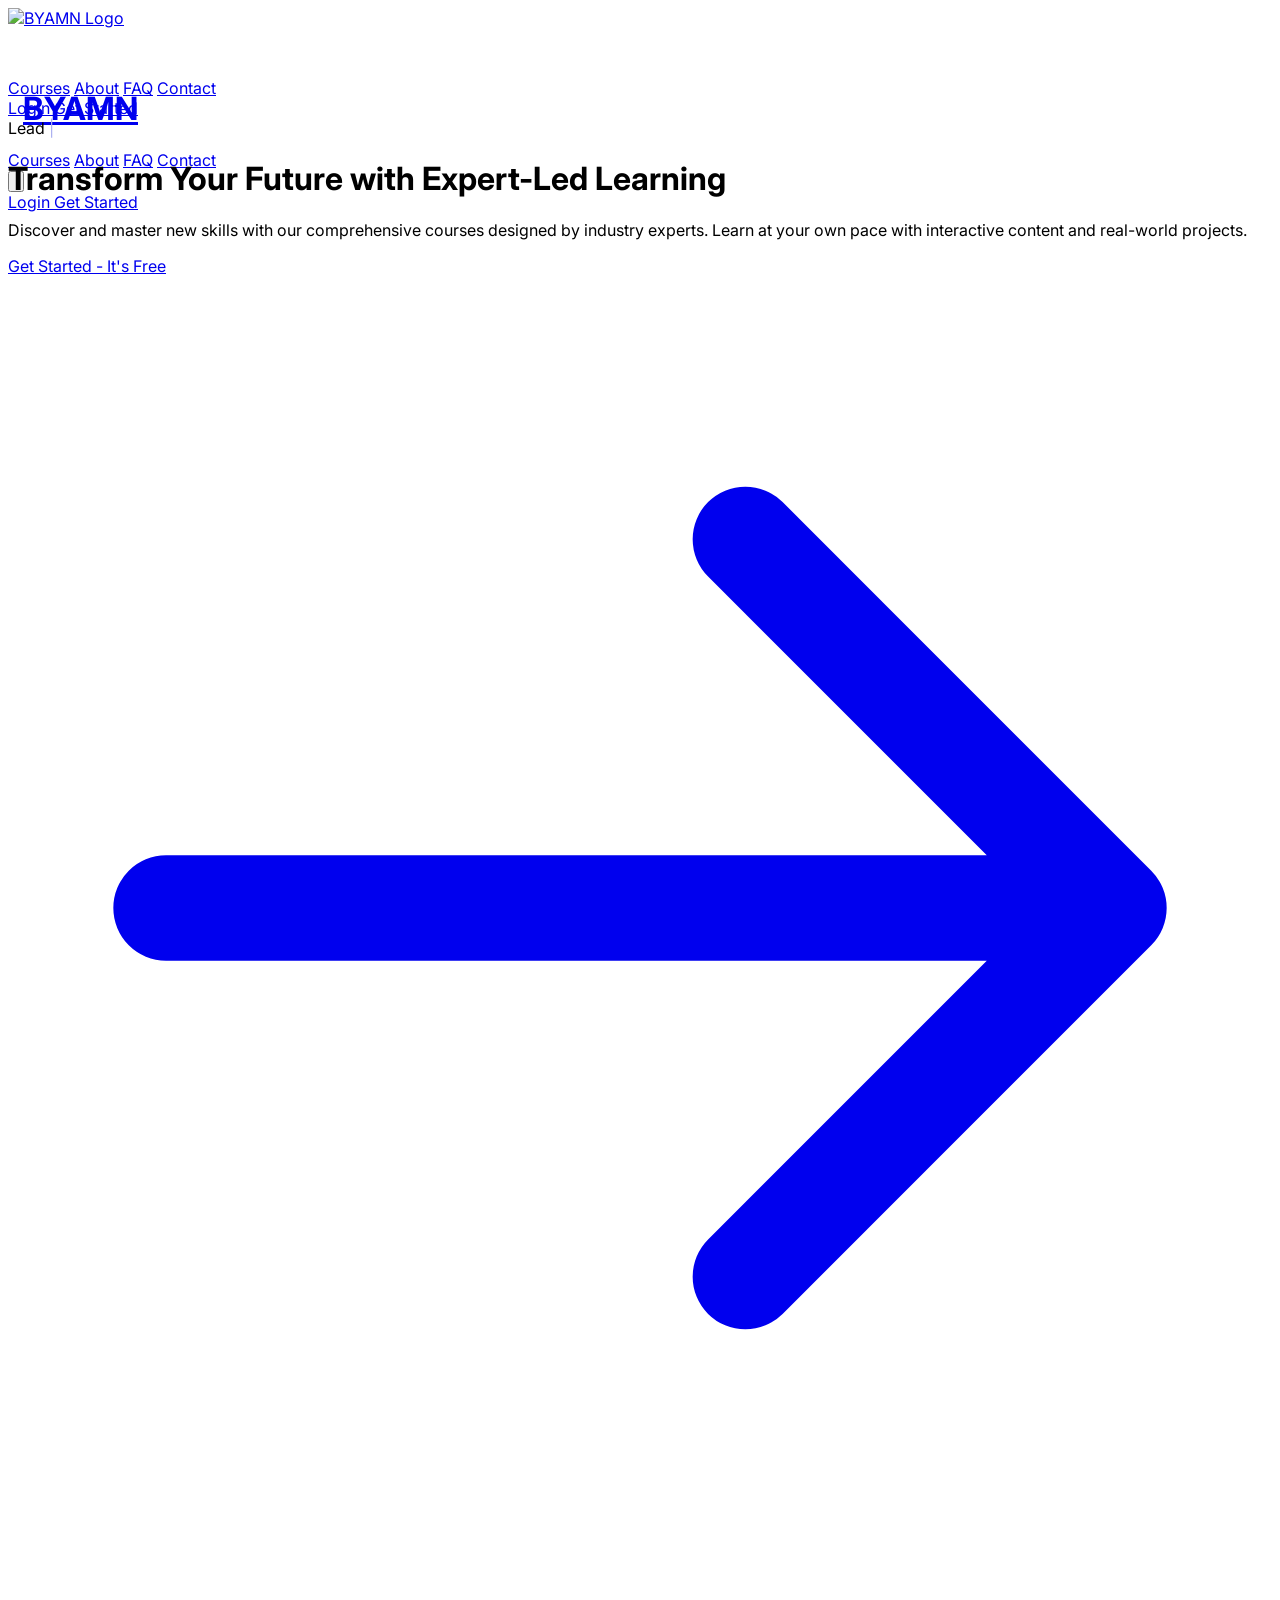
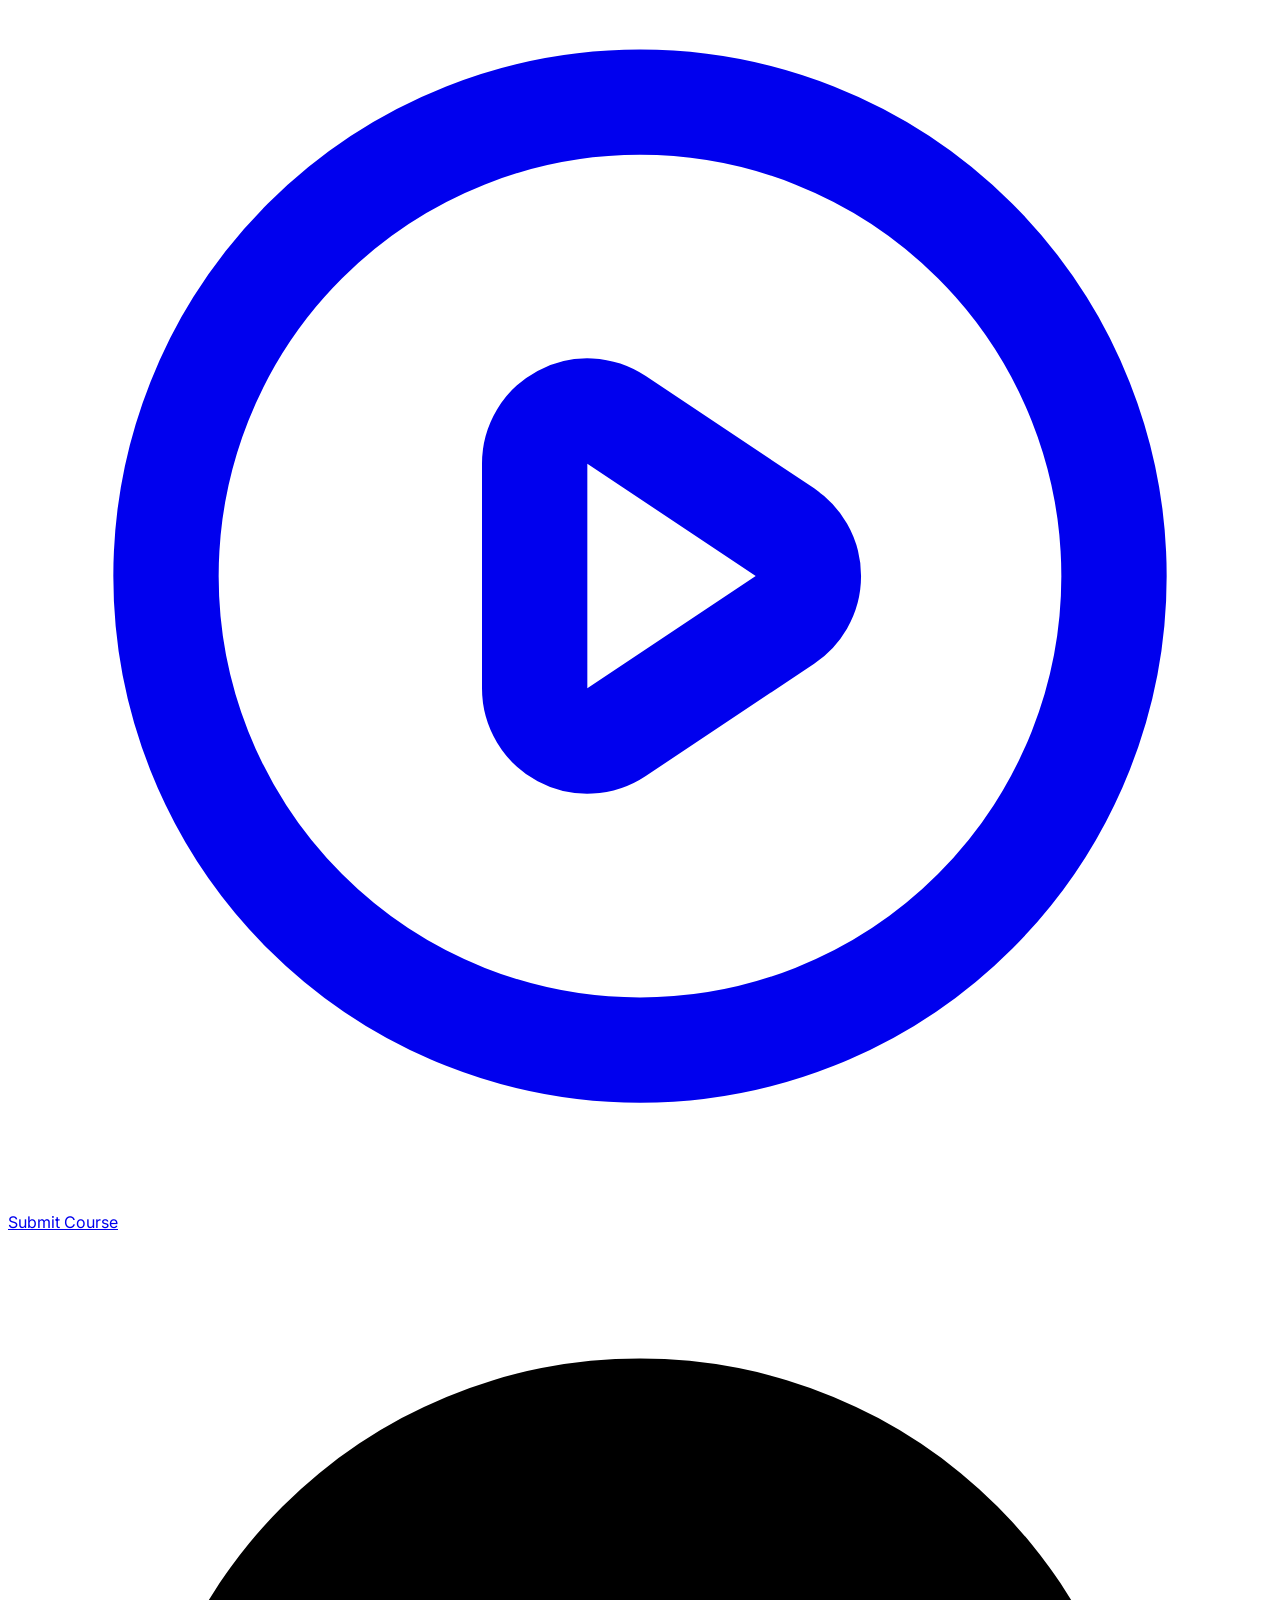
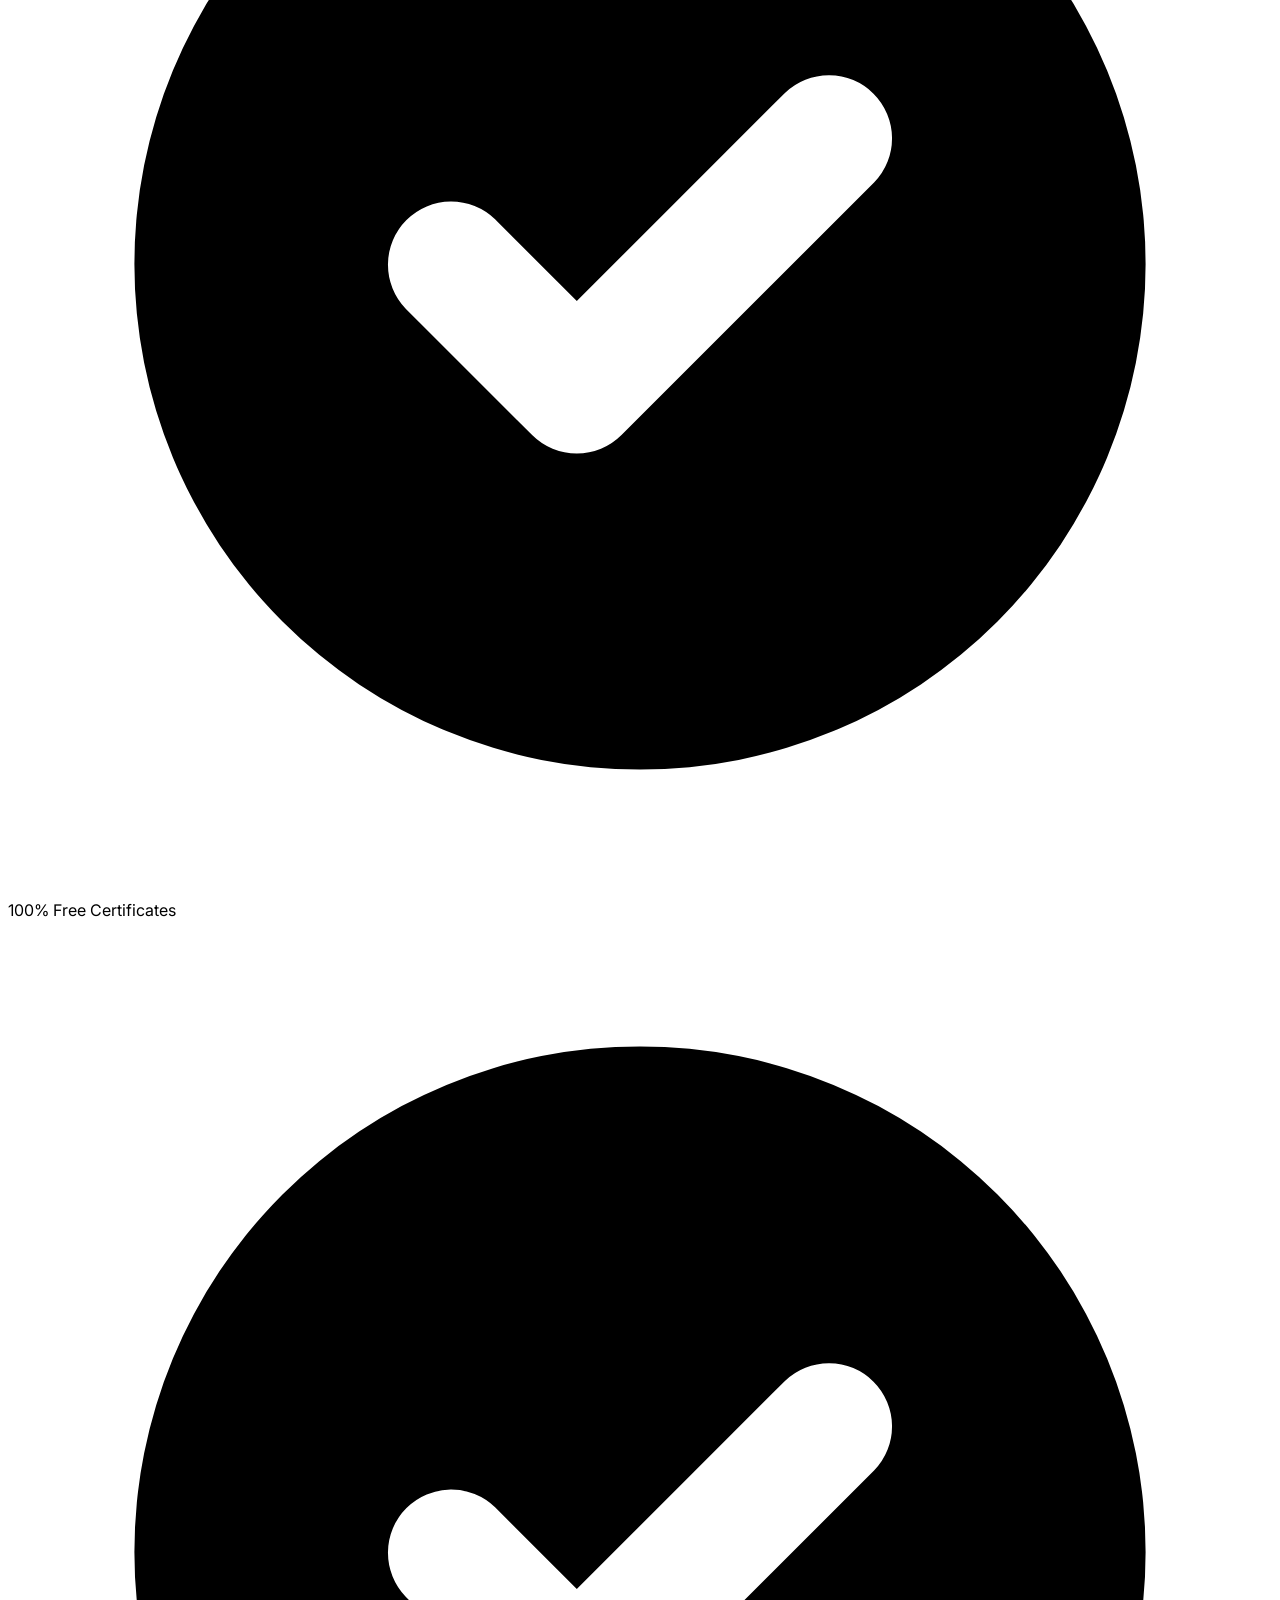
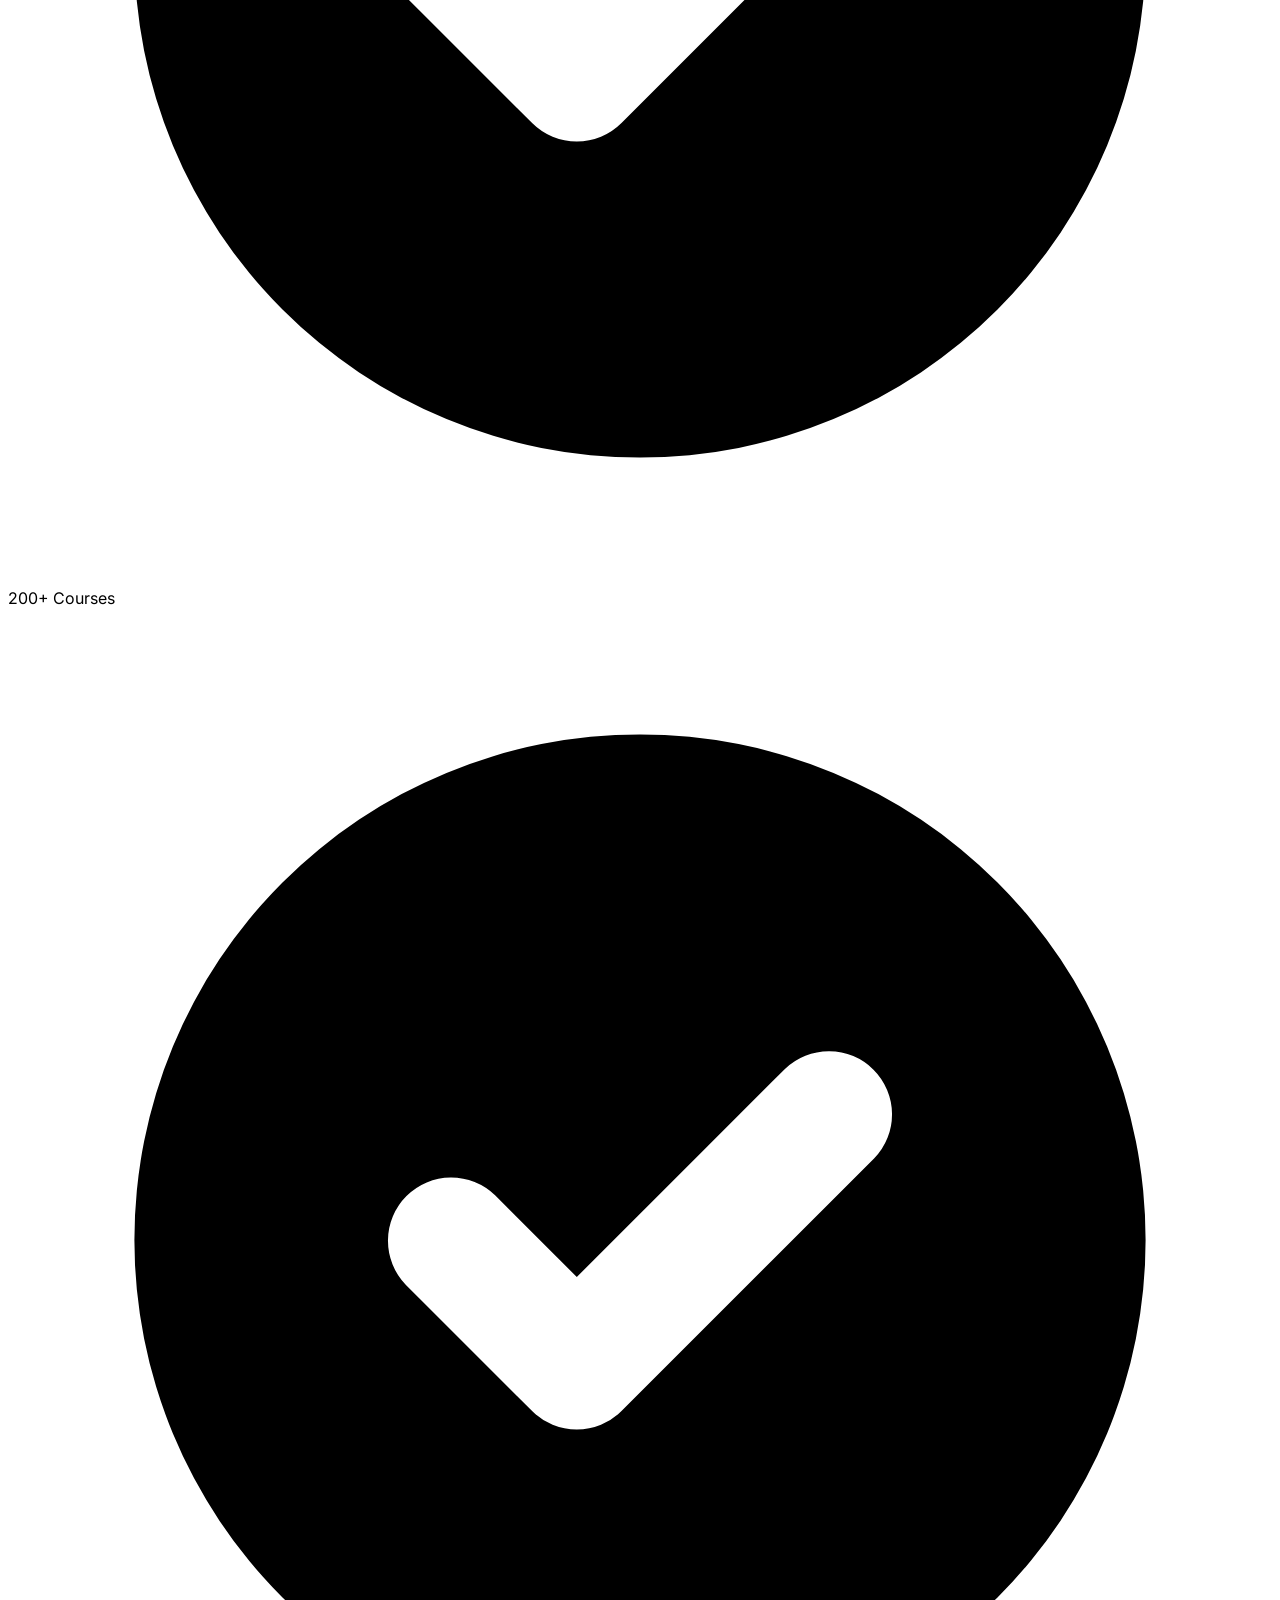
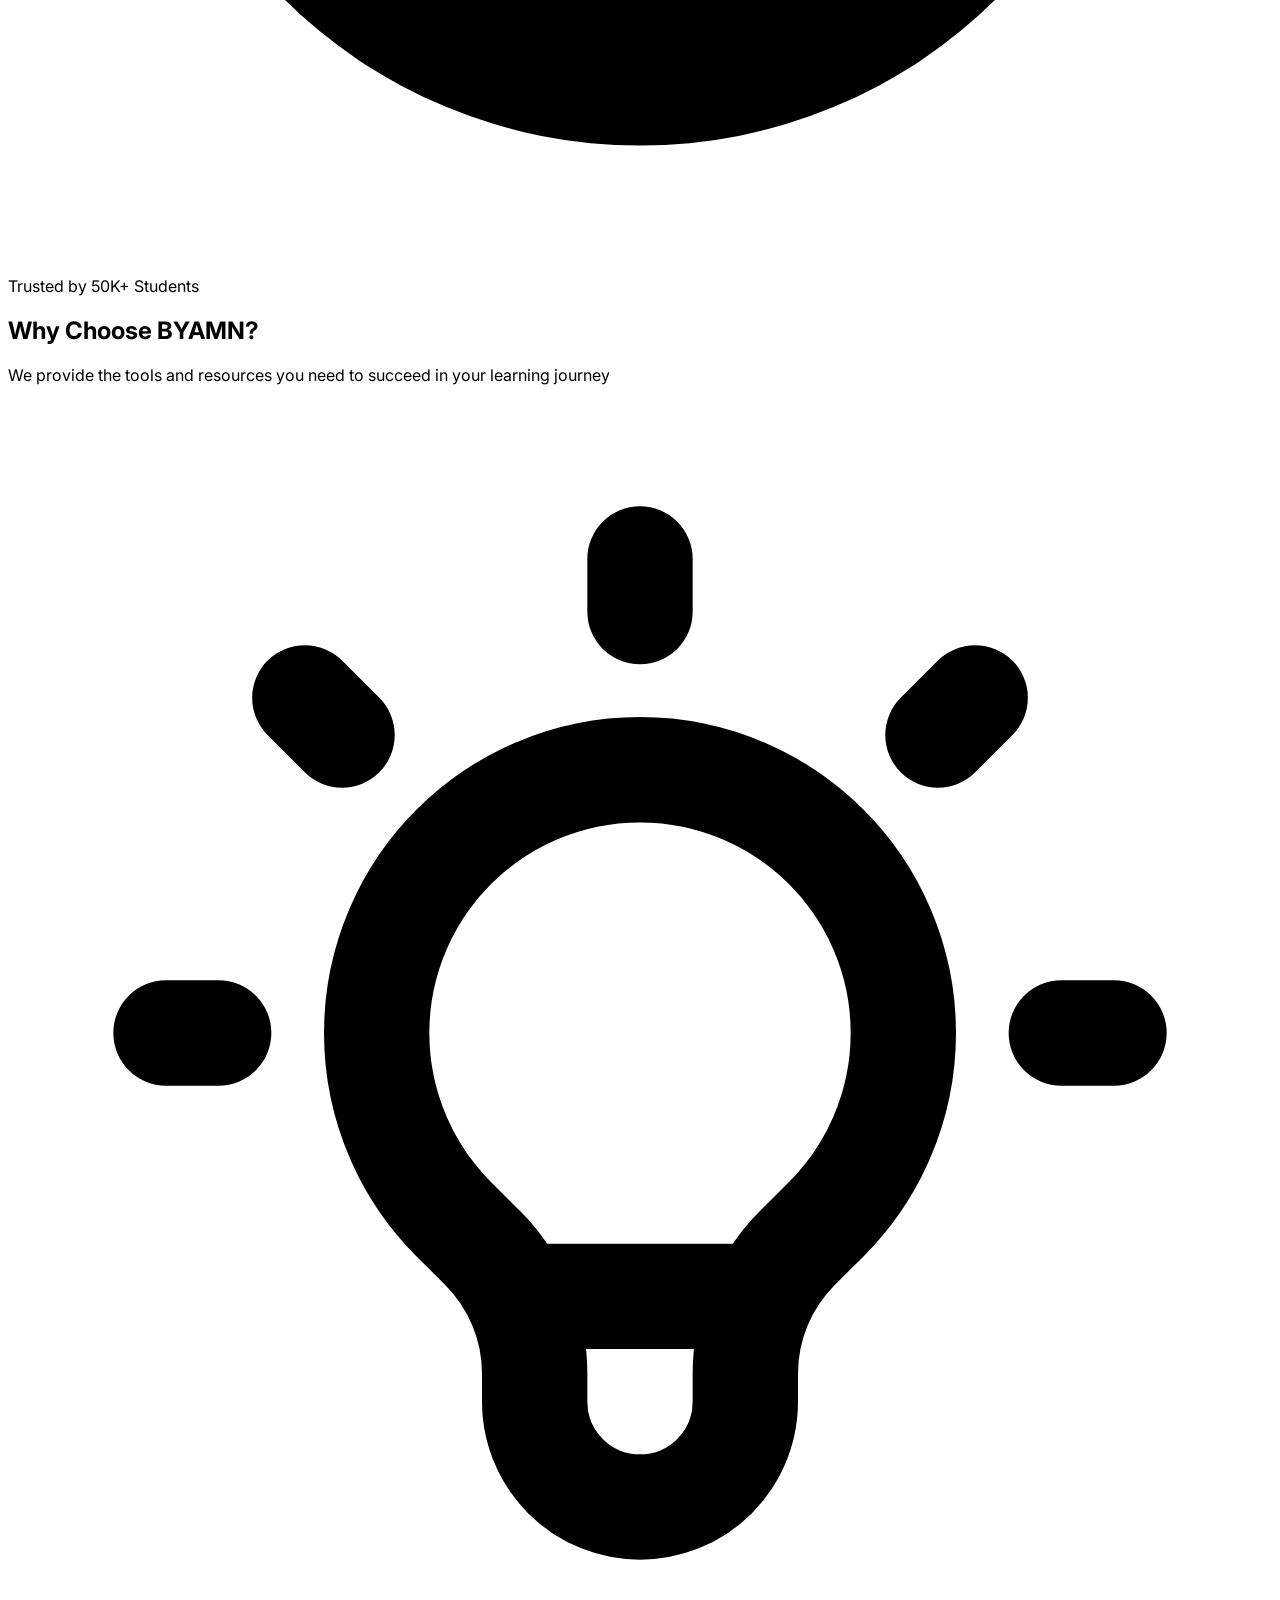
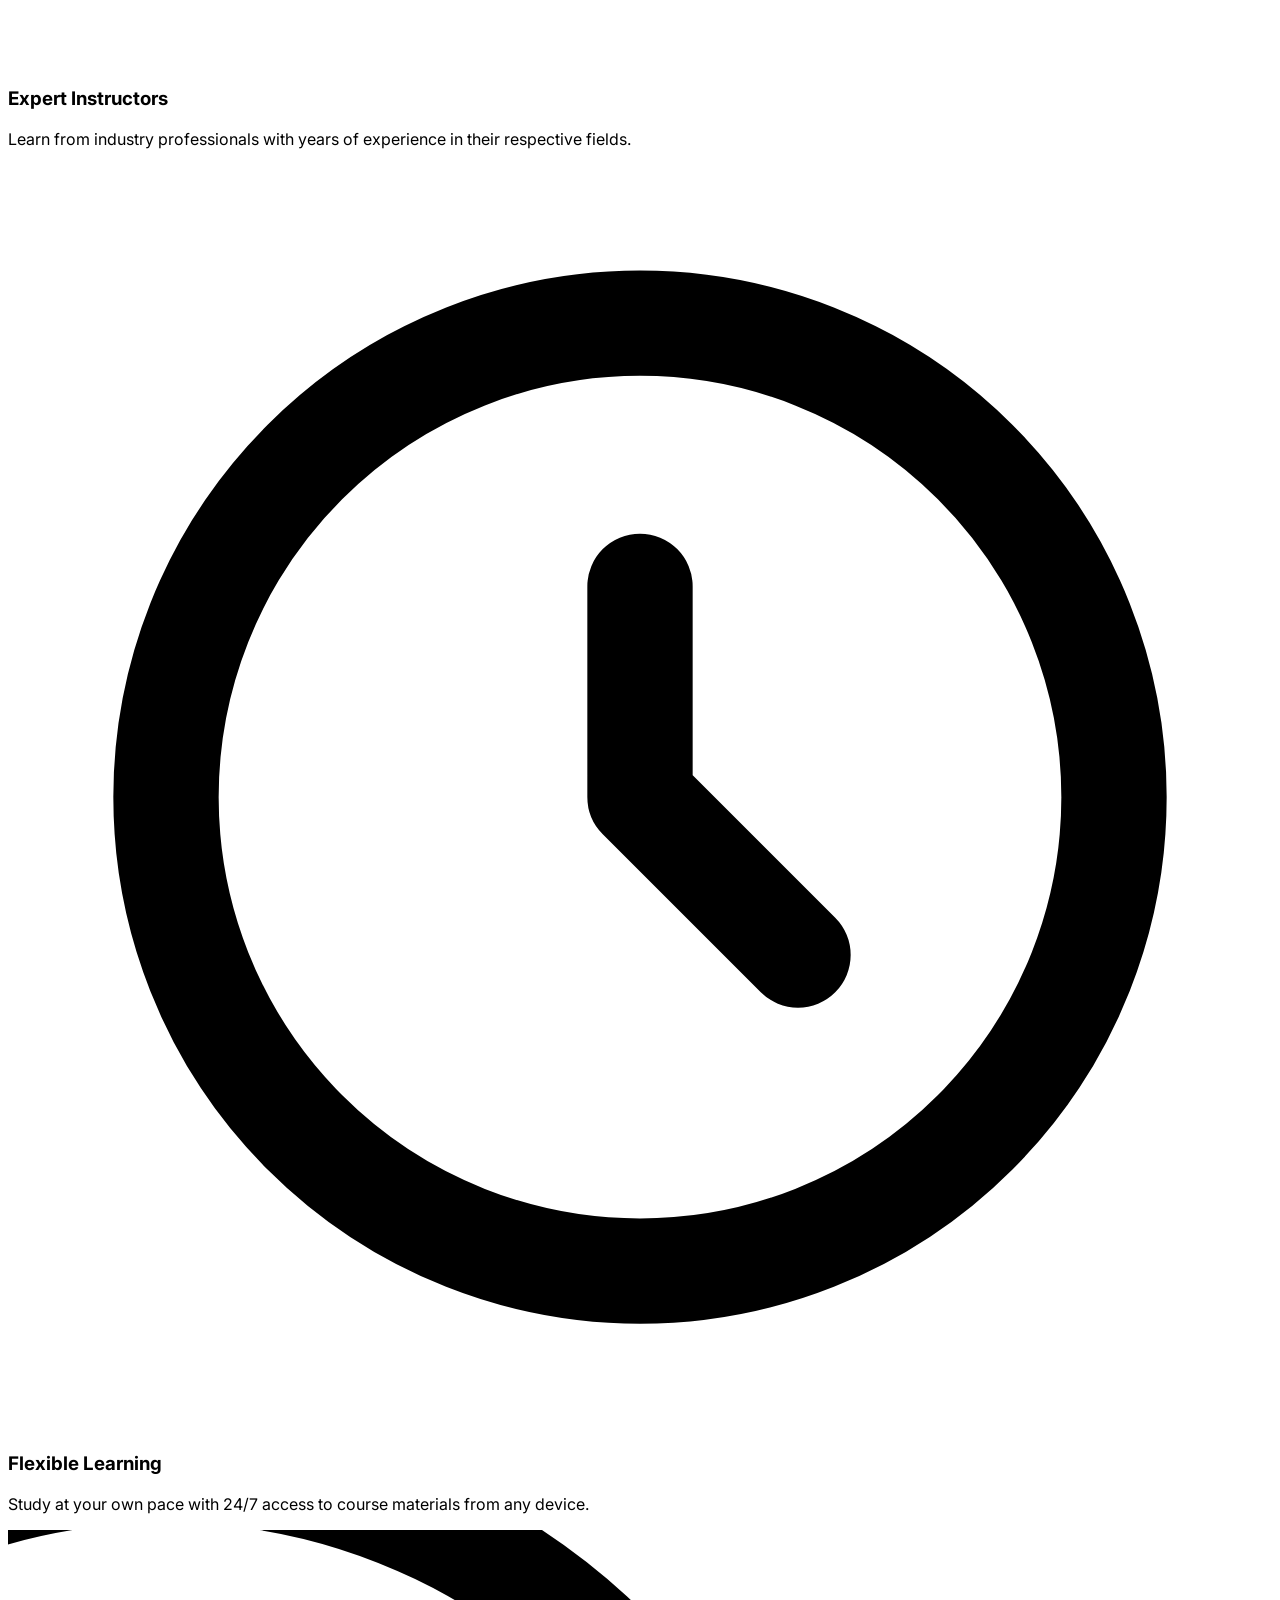
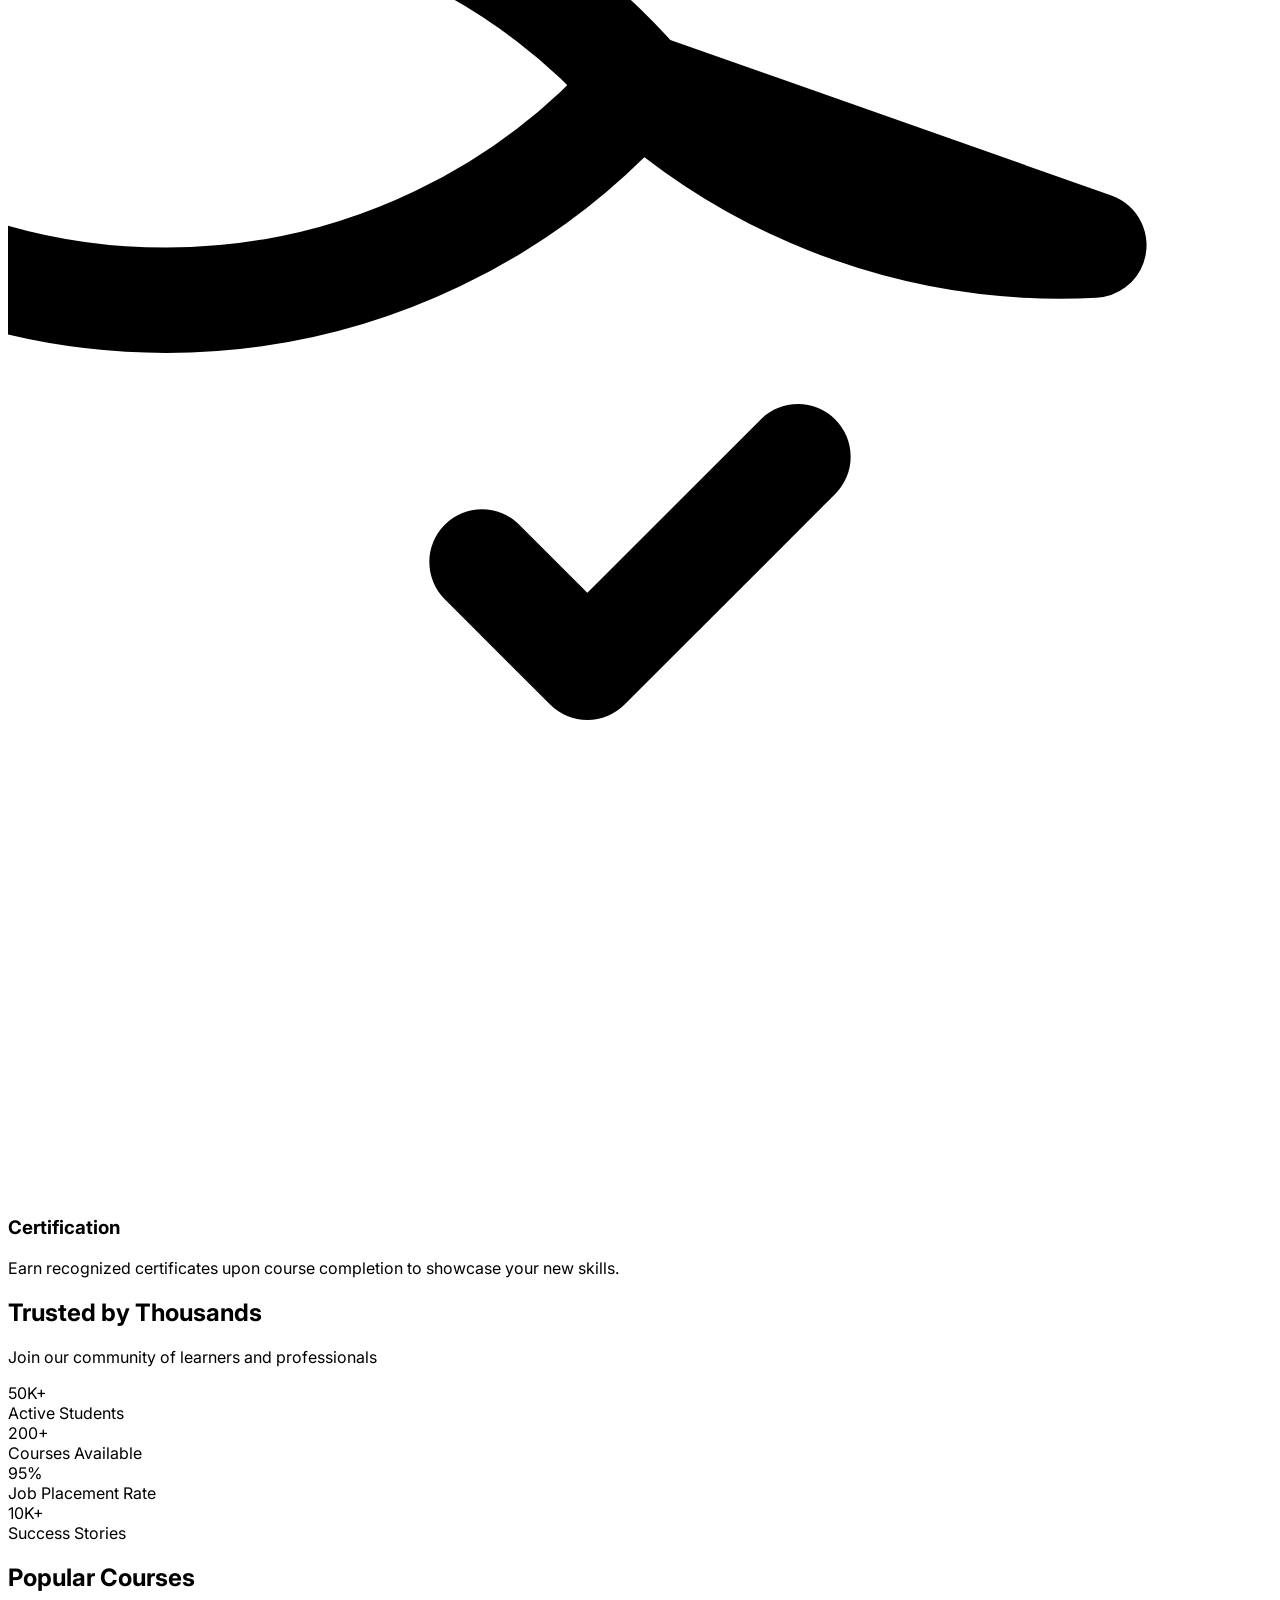
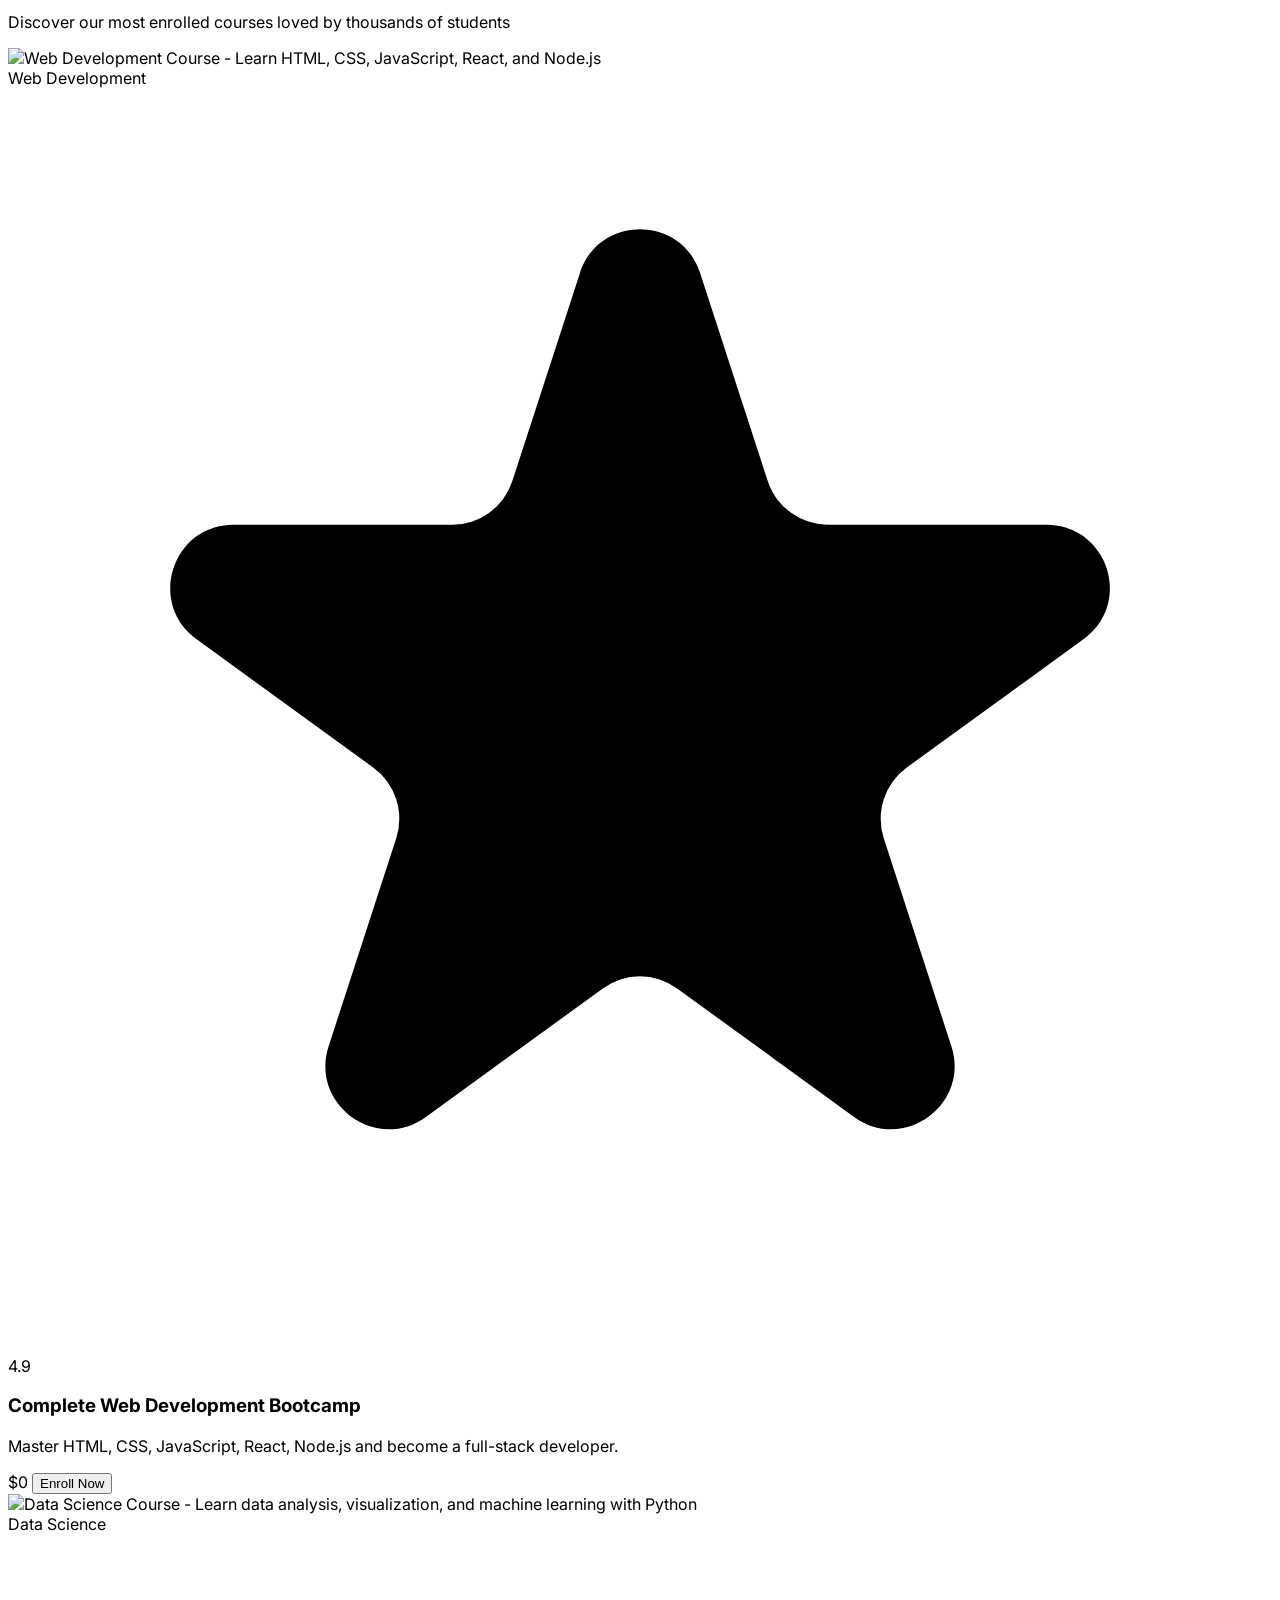
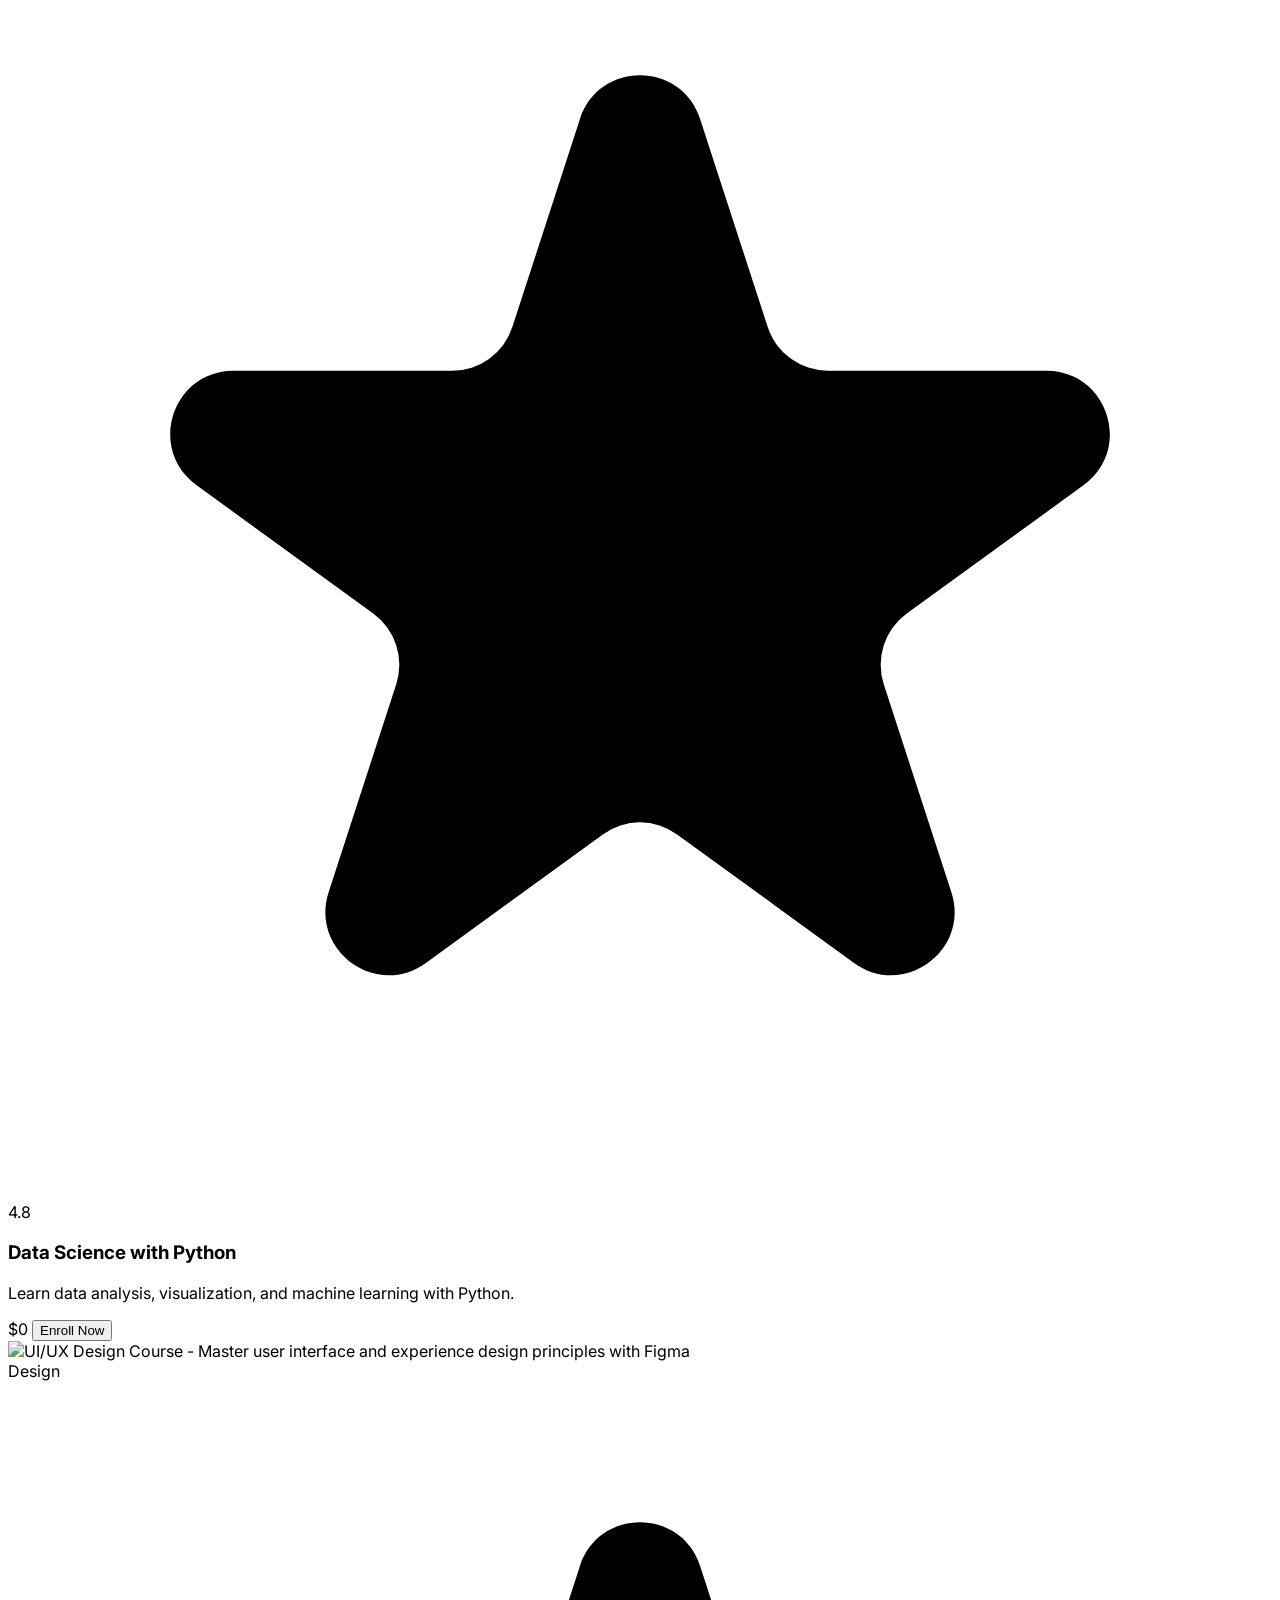
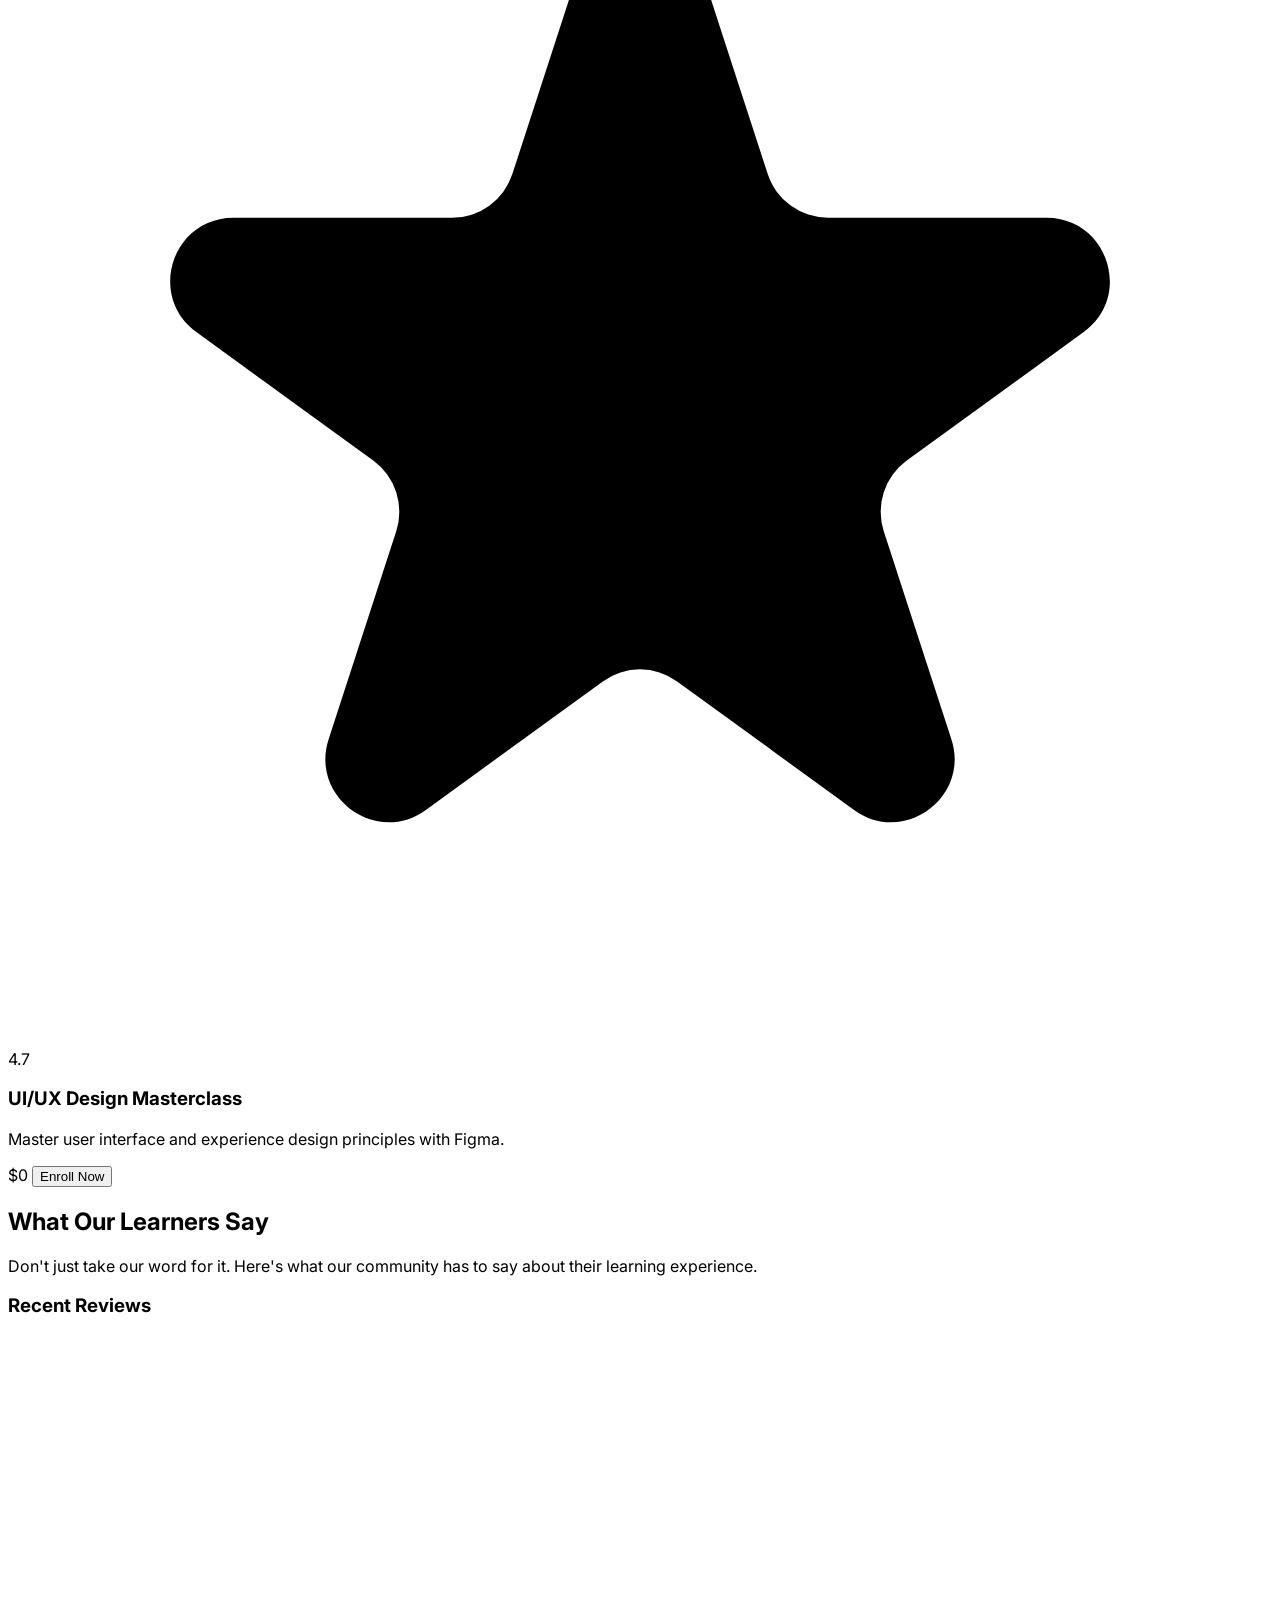
==== commit 1e4877d6: "Merge branch 'main' into feature/footer-enhancement" ====
--- a/index.html
+++ b/index.html
@@ -279,8 +279,8 @@
 
             <!-- User-specific actions - shown only on desktop -->
             <div id="user-actions-desktop" class="hidden md:flex space-x-3">
-              <a href="./auth/login.html" class="btn btn-outline"> Login </a>
-              <a href="./auth/register.html" class="btn btn-primary">
+              <a href="./auth/login.html" id="login-btn" class="btn btn-outline"> Login </a>
+              <a href="./auth/register.html" id="signup-btn" class="btn btn-primary">
                 Get Started
               </a>
             </div>
@@ -734,7 +734,7 @@
       <div id="reviews-summary" class="mb-12"></div>
     </section>
 
-    <!-- Footer -->
+    <!-- START BYAMN FOOTER -->
     <footer
       data-aos-duration="1000"
       class="bg-neutral-900 text-white mt-24 fade-in"
@@ -743,176 +743,153 @@
         data-aos="fade-up"
         class="max-w-7xl mx-auto px-4 sm:px-6 lg:px-8 py-12"
       >
-        <div
-          class="grid grid-cols-1 sm:grid-cols-2 md:grid-cols-2 lg:flex lg:gap-10 items-start px-8"
-        >
+        <div class="grid grid-cols-1 sm:grid-cols-2 md:grid-cols-3 gap-8 items-start px-8">
           <!-- BRAND -->
-          <div class="lg:w-auto md:mr-6 lg:mr-10 mb-10 lg:mb-0">
+          <div class="lg:w-auto md:mr-6 lg:mr-10 mb-6 lg:mb-0">
             <div class="flex items-center mb-4">
               <div class="flex-shrink-0 h-10 w-10">
-                <img
-                  src="./logo.png"
-                  alt="BYAMN Logo"
-                  class="h-full w-full object-contain"
-                />
+                <img src="./logo.png" alt="BYAMN Logo" class="h-full w-full object-contain" />
               </div>
-              <h1
-                class="ml-3 font-bold bg-gradient-to-r from-indigo-600 to-purple-600 bg-clip-text text-transparent text-2xl"
-              >
-                BYAMN
-              </h1>
+              <h1 class="ml-3 font-bold bg-gradient-to-r from-indigo-600 to-purple-600 bg-clip-text text-transparent text-2xl">BYAMN</h1>
             </div>
 
             <p class="text-neutral-300 max-w-md">
-              Empowering learners worldwide with high-quality, accessible
-              education for the digital age.
+              Empowering learners worldwide with high-quality, accessible education for the digital age.
             </p>
+
+            <p class="text-sm text-zinc-400 mt-3">Made with <span aria-hidden>❤️</span> by Contributors</p>
           </div>
 
           <!-- PLATFORM -->
-          <div class="lg:w-40 mb-10 lg:mb-0">
+          <div>
             <h3 class="text-white text-lg font-semibold mb-4">Platform</h3>
-            <ul class="space-y-2 text-neutral-300 whitespace-nowrap">
-              <li>
-                <a href="./courses.html" class="hover:text-white transition"
-                  >Courses</a
-                >
-              </li>
-              <li>
-                <a href="verification.html" class="hover:text-white transition"
-                  >Certificate Verification</a
-                >
-              </li>
-              <li>
-                <a href="./about.html" class="hover:text-white transition"
-                  >About Us</a
-                >
-              </li>
-              <li>
-                <a href="./faq.html" class="hover:text-white transition">FAQ</a>
-              </li>
-              <li>
-                <a href="./contact.html" class="hover:text-white transition"
-                  >Contact</a
-                >
-              </li>
+            <ul class="space-y-2 text-neutral-300">
+              <li><a href="./courses.html" class="hover:text-purple-400 transition-colors">Courses</a></li>
+              <li><a href="verification.html" class="hover:text-purple-400 transition-colors">Certificate Verification</a></li>
+              <li><a href="./about.html" class="hover:text-purple-400 transition-colors">About Us</a></li>
+              <li><a href="./faq.html" class="hover:text-purple-400 transition-colors">FAQ</a></li>
+              <li><a href="./contact.html" class="hover:text-purple-400 transition-colors">Contact</a></li>
             </ul>
           </div>
 
-          <!-- LEGAL -->
-          <div class="lg:w-40 mb-10 lg:mb-0">
-            <h3 class="text-white text-lg font-semibold mb-4">Legal</h3>
-            <ul class="space-y-2 text-neutral-300 whitespace-nowrap">
-              <li>
-                <a href="./privacy.html" class="hover:text-white transition"
-                  >Privacy Policy</a
-                >
-              </li>
-              <li>
-                <a href="./terms.html" class="hover:text-white transition"
-                  >Terms of Service</a
-                >
-              </li>
-            </ul>
-          </div>
-
-          <!-- NEWSLETTER (large width) -->
-
-          <div class="md:col-span-1 gap-4">
-            <div
-              class="bg-neutral-800 p-6 rounded-xl w-full md:w-full lg:w-[90%] xl:w-[80%] 2xl:w-[75%]"
-            >
-              <h3 class="text-white text-xl font-semibold mb-4">
-                Stay Updated
-              </h3>
-              <p class="text-neutral-300 text-sm mb-4">
-                Get the latest course updates, learning tips, and exclusive
-                offers delivered to your inbox.
-              </p>
-
-              <div class="flex items-center gap-3 flex-wrap">
-                <input
-                  type="email"
-                  placeholder="Enter your email address"
-                  class="flex-1 px-4 py-2  w-full md:w-full  bg-neutral-700 border border-neutral-600 rounded-lg text-white placeholder-neutral-400 focus:ring-2 focus:ring-primary-500"
-                />
-
-                <button
-                  class="bg-purple-600 hover:bg-purple-700 px-5 py-2 rounded-lg text-white whitespace-nowrap"
-                >
-                  Subscribe
-                </button>
-              </div>
-
-              <p class="mt-3 text-xs text-gray-400">
-                By subscribing, you agree to our
-                <a class="underline" href="#">Privacy Policy</a>.
-              </p>
-            </div>
-          </div>
-        </div>
-
-        <div
-          class="border-t border-neutral-800 mt-12 pt-8 flex flex-col md:flex-row justify-between items-center"
-        >
-          <p class="text-neutral-300">© 2025 BYAMN. All rights reserved.</p>
-          <div class="flex space-x-6 mt-4 md:mt-0">
-            <a
-              href="#"
-              class="text-neutral-300 hover:text-white transition-colors duration-200 transform hover:scale-110"
-            >
-              <span class="sr-only">Facebook</span>
-              <svg
-                class="h-6 w-6"
-                fill="currentColor"
-                viewBox="0 0 24 24"
-                aria-hidden="true"
-              >
-                <path
-                  fill-rule="evenodd"
-                  d="M22 12c0-5.523-4.477-10-10-10S2 6.477 2 12c0 4.991 3.657 9.128 8.438 9.878v-6.987h-2.54V12h2.54V9.797c0-2.506 1.492-3.89 3.777-3.89 1.094 0 2.238.195 2.238.195v2.46h-1.26c-1.243 0-1.63.771-1.63 1.562V12h2.773l-.443 2.89h-2.33v6.988C18.343 21.128 22 16.991 22 12z"
-                  clip-rule="evenodd"
-                ></path>
-              </svg>
-            </a>
-            <a
-              href="#"
-              class="text-neutral-300 hover:text-white transition-colors duration-200 transform hover:scale-110"
-            >
-              <span class="sr-only">Twitter</span>
-              <svg
-                class="h-6 w-6"
-                fill="currentColor"
-                viewBox="0 0 24 24"
-                aria-hidden="true"
-              >
-                <path
-                  d="M8.29 20.251c7.547 0 11.675-6.253 11.675-11.675 0-.178 0-.355-.012-.53A8.348 8.348 0 0022 5.92a8.19 8.19 0 01-2.357.646 4.118 4.118 0 001.804-2.27 8.224 8.224 0 01-2.605.996 4.107 4.107 0 00-6.993 3.743 11.65 11.65 0 01-8.457-4.287 4.106 4.106 0 001.27 5.477A4.072 4.072 0 012.8 9.713v.052a4.105 4.105 0 003.292 4.022 4.095 4.095 0 01-1.853.07 4.108 4.108 0 003.834 2.85A8.233 8.233 0 012 18.407a11.616 11.616 0 006.29 1.84"
-                ></path>
-              </svg>
-            </a>
-            <a
-              href="#"
-              class="text-neutral-300 hover:text-white transition-colors duration-200 transform hover:scale-110"
-            >
-              <span class="sr-only">LinkedIn</span>
-              <svg
-                class="h-6 w-6"
-                fill="currentColor"
-                viewBox="0 0 24 24"
-                aria-hidden="true"
-              >
-                <path
-                  fill-rule="evenodd"
-                  d="M19 0h-14c-2.761 0-5 2.239-5 5v14c0 2.761 2.239 5 5 5h14c2.762 0 5-2.239 5-5v-14c0-2.761-2.238-5-5-5zm-11 19h-3v-11h3v11zm-1.5-12.268c-.966 0-1.75-.79-1.75-1.764s.784-1.764 1.75-1.764 1.75.79 1.75 1.764-.783 1.764-1.75 1.764zm13.5 12.268h-3v-5.604c0-3.368-4-3.113-4 0v5.604h-3v-11h3v1.765c1.396-2.586 7-2.777 7 2.476v6.759z"
-                  clip-rule="evenodd"
-                ></path>
-              </svg>
-            </a>
+          <!-- NEWSLETTER & SOCIAL -->
+          <div class="md:col-span-1">
+            <h3 class="text-white text-xl font-semibold mb-3">Stay Updated</h3>
+            <p class="text-neutral-300 text-sm mb-4">
+              Get the latest course updates, learning tips, and exclusive offers delivered to your inbox.
+            </p>
+
+            <!-- Inline subscribe form -->
+            <form id="byamn-subscribe-form" class="flex gap-3 items-center" onsubmit="return false;">
+              <label for="byamn-email" class="sr-only">Enter your email</label>
+              <input
+                id="byamn-email"
+                type="email"
+                required
+                placeholder="Enter your email address"
+                class="flex-1 min-w-0 bg-neutral-800 text-zinc-100 placeholder:text-zinc-500 border border-neutral-700 rounded-md px-4 py-2 focus:outline-none focus:ring-2 focus:ring-purple-500 transition"
+              />
+              <button
+                type="submit"
+                id="byamn-subscribe-btn"
+                class="inline-flex items-center gap-2 px-4 py-2 rounded-md bg-purple-600 text-white hover:bg-purple-500 focus:ring-2 focus:ring-purple-400 transition"
+              >
+                Subscribe
+              </button>
+            </form>
+
+            <p class="text-xs text-zinc-500 mt-2">By subscribing, you agree to our <a href="./privacy.html" class="hover:text-purple-400 underline">Privacy Policy</a>.</p>
+
+            <!-- Social icons -->
+            <div class="flex items-center gap-4 mt-6">
+              <a href="https://github.com/DYHARDx/BYAMN-Learning" target="_blank" rel="noopener noreferrer" class="p-2 rounded-full hover:text-purple-400 transition-colors" aria-label="GitHub">
+                <!-- GitHub SVG -->
+                <svg class="w-6 h-6" viewBox="0 0 24 24" fill="currentColor" aria-hidden="true">
+                  <path d="M12 0C5.37 0 0 5.37 0 12c0 5.3 3.438 9.8 8.205 11.387.6.11.82-.26.82-.577 0-.285-.01-1.04-.015-2.04-3.338.726-4.042-1.61-4.042-1.61-.546-1.387-1.333-1.757-1.333-1.757-1.09-.745.083-.73.083-.73 1.205.085 1.838 1.238 1.838 1.238 1.07 1.834 2.807 1.304 3.492.997.108-.775.418-1.305.76-1.605-2.665-.305-5.467-1.333-5.467-5.93 0-1.31.468-2.38 1.235-3.22-.124-.303-.535-1.525.117-3.176 0 0 1.008-.322 3.3 1.23a11.52 11.52 0 0 1 3.003-.404c1.018.005 2.044.138 3.003.404 2.29-1.552 3.295-1.23 3.295-1.23.654 1.651.243 2.873.12 3.176.77.84 1.235 1.91 1.235 3.22 0 4.61-2.807 5.62-5.48 5.92.43.372.81 1.103.81 2.223 0 1.606-.015 2.9-.015 3.293 0 .32.216.694.825.576C20.565 21.796 24 17.295 24 12c0-6.63-5.37-12-12-12z"/>
+                </svg>
+              </a>
+
+              <a href="https://x.com/yourusername" target="_blank" rel="noopener noreferrer" class="p-2 rounded-full hover:text-purple-400 transition-colors" aria-label="X (Twitter)">
+                <svg class="w-6 h-6" viewBox="0 0 24 24" fill="currentColor" aria-hidden="true">
+                  <path d="M23 3a10.9 10.9 0 0 1-3.14 1.53A4.48 4.48 0 0 0 22.43 1s-1.9.97-3.86 1.3A4.48 4.48 0 0 0 12.5 6.03V7.5A12.94 12.94 0 0 1 3 4.8s-4 9 5 13a13 13 0 0 1-7 2c9 5 20 0 20-11.5V4a7 7 0 0 0 .5-1Z"/>
+                </svg>
+              </a>
+
+              <a href="https://linkedin.com/in/yourprofile" target="_blank" rel="noopener noreferrer" class="p-2 rounded-full hover:text-purple-400 transition-colors" aria-label="LinkedIn">
+                <svg class="w-6 h-6" viewBox="0 0 24 24" fill="currentColor" aria-hidden="true">
+                  <path d="M4.98 3.5C4.98 4.88 3.88 6 2.5 6S0 4.88 0 3.5 1.12 1 2.5 1 4.98 2.12 4.98 3.5zM.5 8h4V24h-4V8zm7.5 0h3.8v2.2h.1c.5-.95 1.7-2 3.5-2 3.7 0 4.4 2.4 4.4 5.5V24h-4v-7.5c0-1.8 0-4.1-2.5-4.1-2.5 0-2.9 2-2.9 4v7.6H8V8z"/>
+                </svg>
+              </a>
+            </div>
+          </div>
+        </div>
+
+        <!-- bottom row -->
+        <div class="border-t border-neutral-800 mt-12 pt-8 flex flex-col md:flex-row justify-between items-center gap-4">
+          <p class="text-sm text-zinc-300">© <span id="byamn-year"></span> BYAMN. All rights reserved.</p>
+
+          <div class="text-sm text-zinc-400 space-x-4">
+            <a href="./privacy.html" class="hover:text-purple-400 transition-colors">Privacy</a>
+            <a href="./terms.html" class="hover:text-purple-400 transition-colors">Terms</a>
+            <a href="https://github.com/DYHARDx/BYAMN-Learning/graphs/contributors" target="_blank" class="hover:text-purple-400 transition-colors">Contributors</a>
           </div>
         </div>
       </div>
     </footer>
+
+    <!-- Tiny script: dynamic year + subscribe handler -->
+    <script>
+      // Dynamic copyright year
+      (function setByamnYear(){
+        const el = document.getElementById('byamn-year');
+        if(el) el.textContent = new Date().getFullYear();
+      })();
+
+      // Subscribe handler: will call a global subscribe function if your newsletter-subscribe.js exposes one,
+      // otherwise runs a minimal simulated flow.
+      (function wireSubscribe(){
+        const form = document.getElementById('byamn-subscribe-form');
+        const input = document.getElementById('byamn-email');
+        const btn = document.getElementById('byamn-subscribe-btn');
+        if(!form || !input || !btn) return;
+
+        form.addEventListener('submit', async function (e) {
+          e.preventDefault();
+          const email = input.value.trim();
+          if(!email) {
+            alert('Please enter a valid email.');
+            return;
+          }
+
+          // disable UI while processing
+          input.disabled = true;
+          btn.disabled = true;
+
+          try {
+            // If your project exposes `subscribeNewsletter(email)` (in newsletter-subscribe.js), use it.
+            if(typeof window.subscribeNewsletter === 'function') {
+              await window.subscribeNewsletter(email);
+              alert('Thanks! You are subscribed — we will keep you updated.');
+            } else {
+              // fallback: simulate success (replace with your real API call)
+              await new Promise(resolve => setTimeout(resolve, 700));
+              alert('Thanks! You are subscribed — we will keep you updated.');
+            }
+            input.value = '';
+          } catch (err) {
+            console.error(err);
+            alert('Sorry — something went wrong. Try again later.');
+          } finally {
+            input.disabled = false;
+            btn.disabled = false;
+          }
+        });
+
+        // allow pressing the button without enter to submit
+        btn.addEventListener('click', () => form.dispatchEvent(new Event('submit', {cancelable: true, bubbles: true})));
+      })();
+    </script>
+    <!-- END BYAMN FOOTER -->
 
     <!-- Initialize AOS -->
     <script>
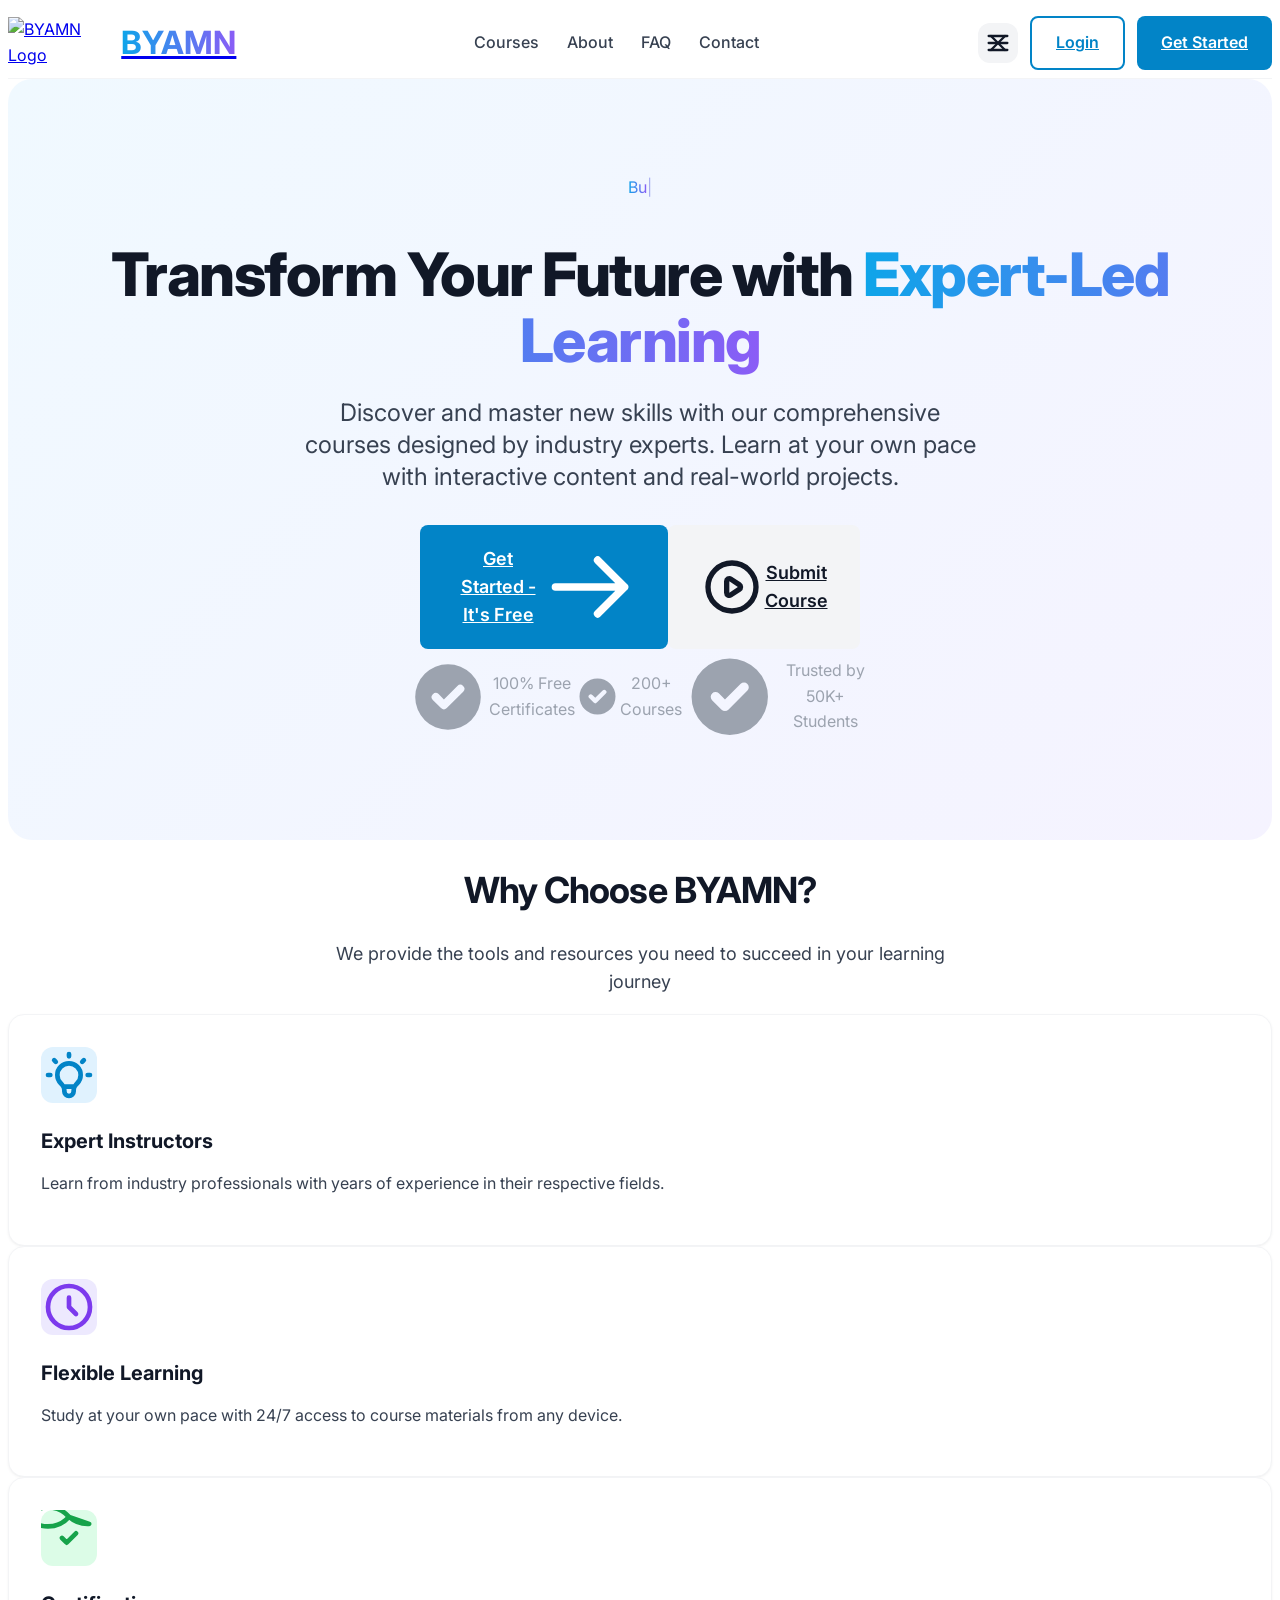
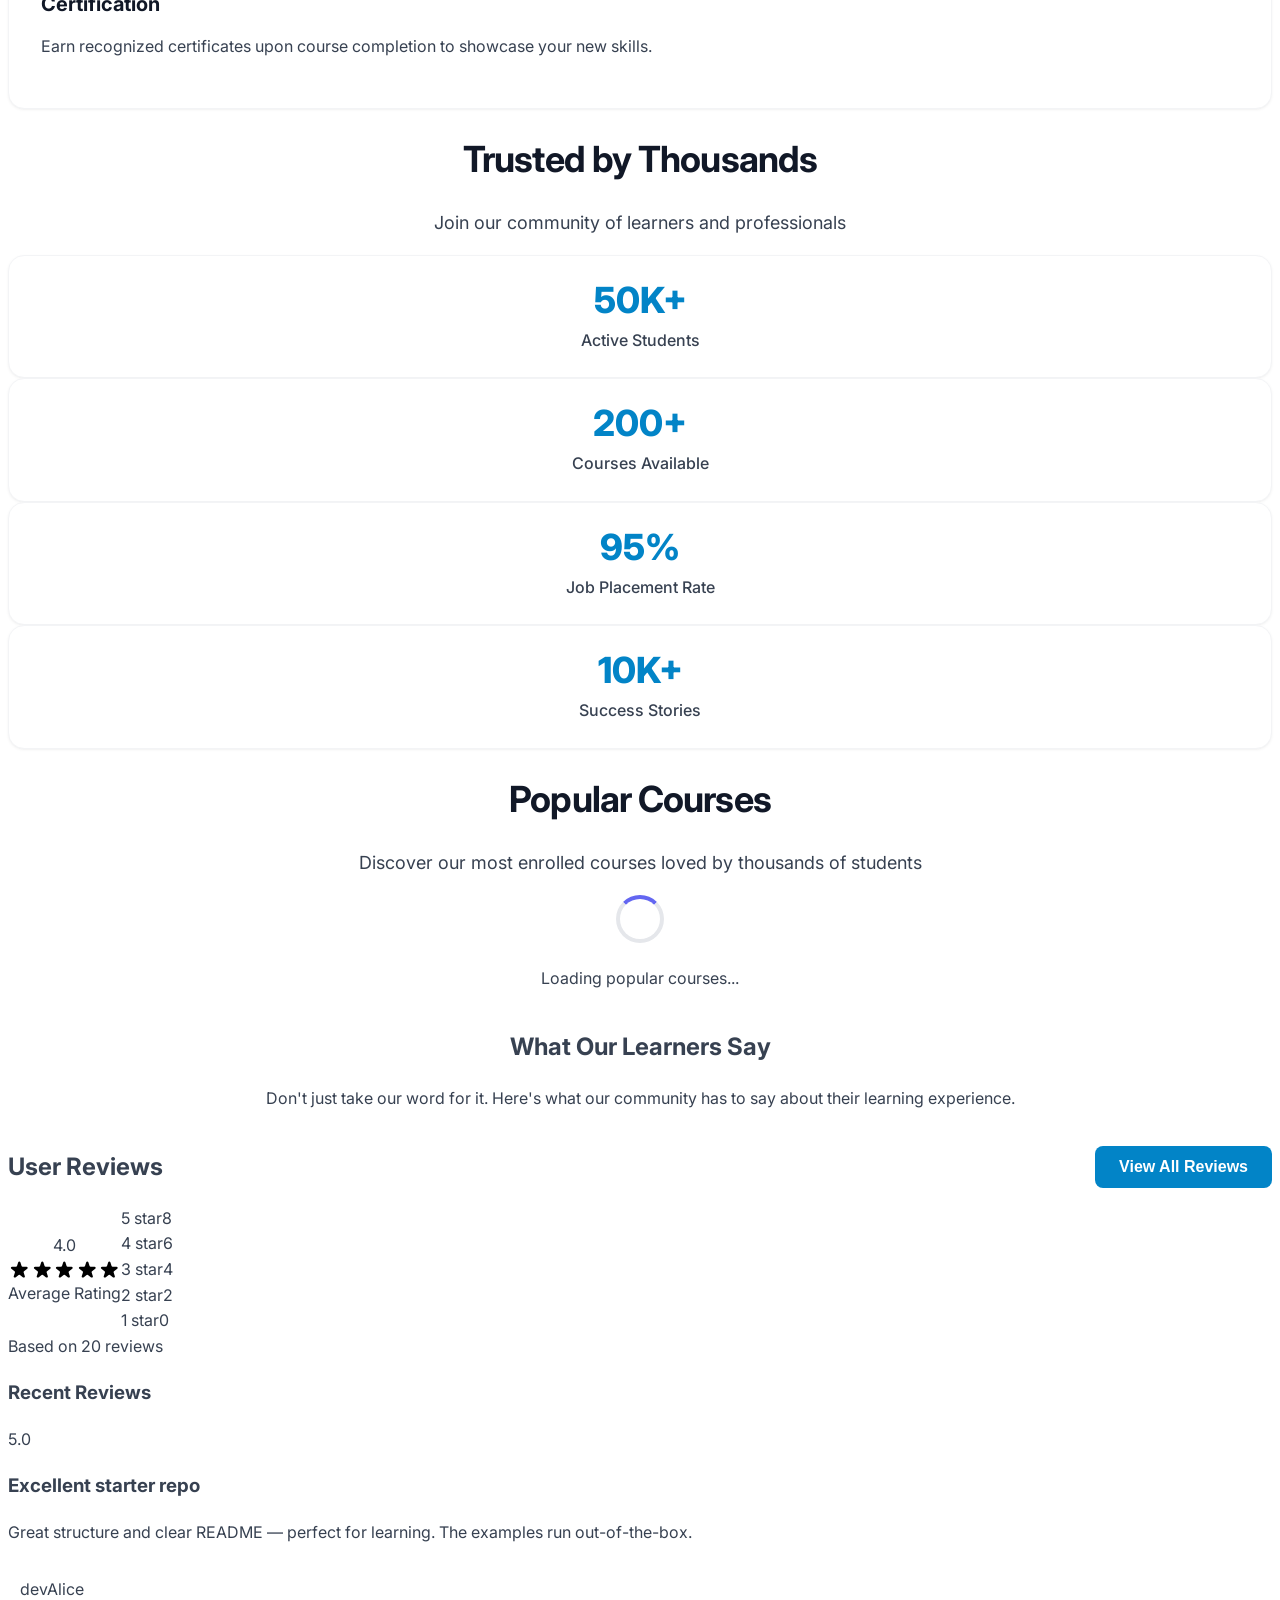
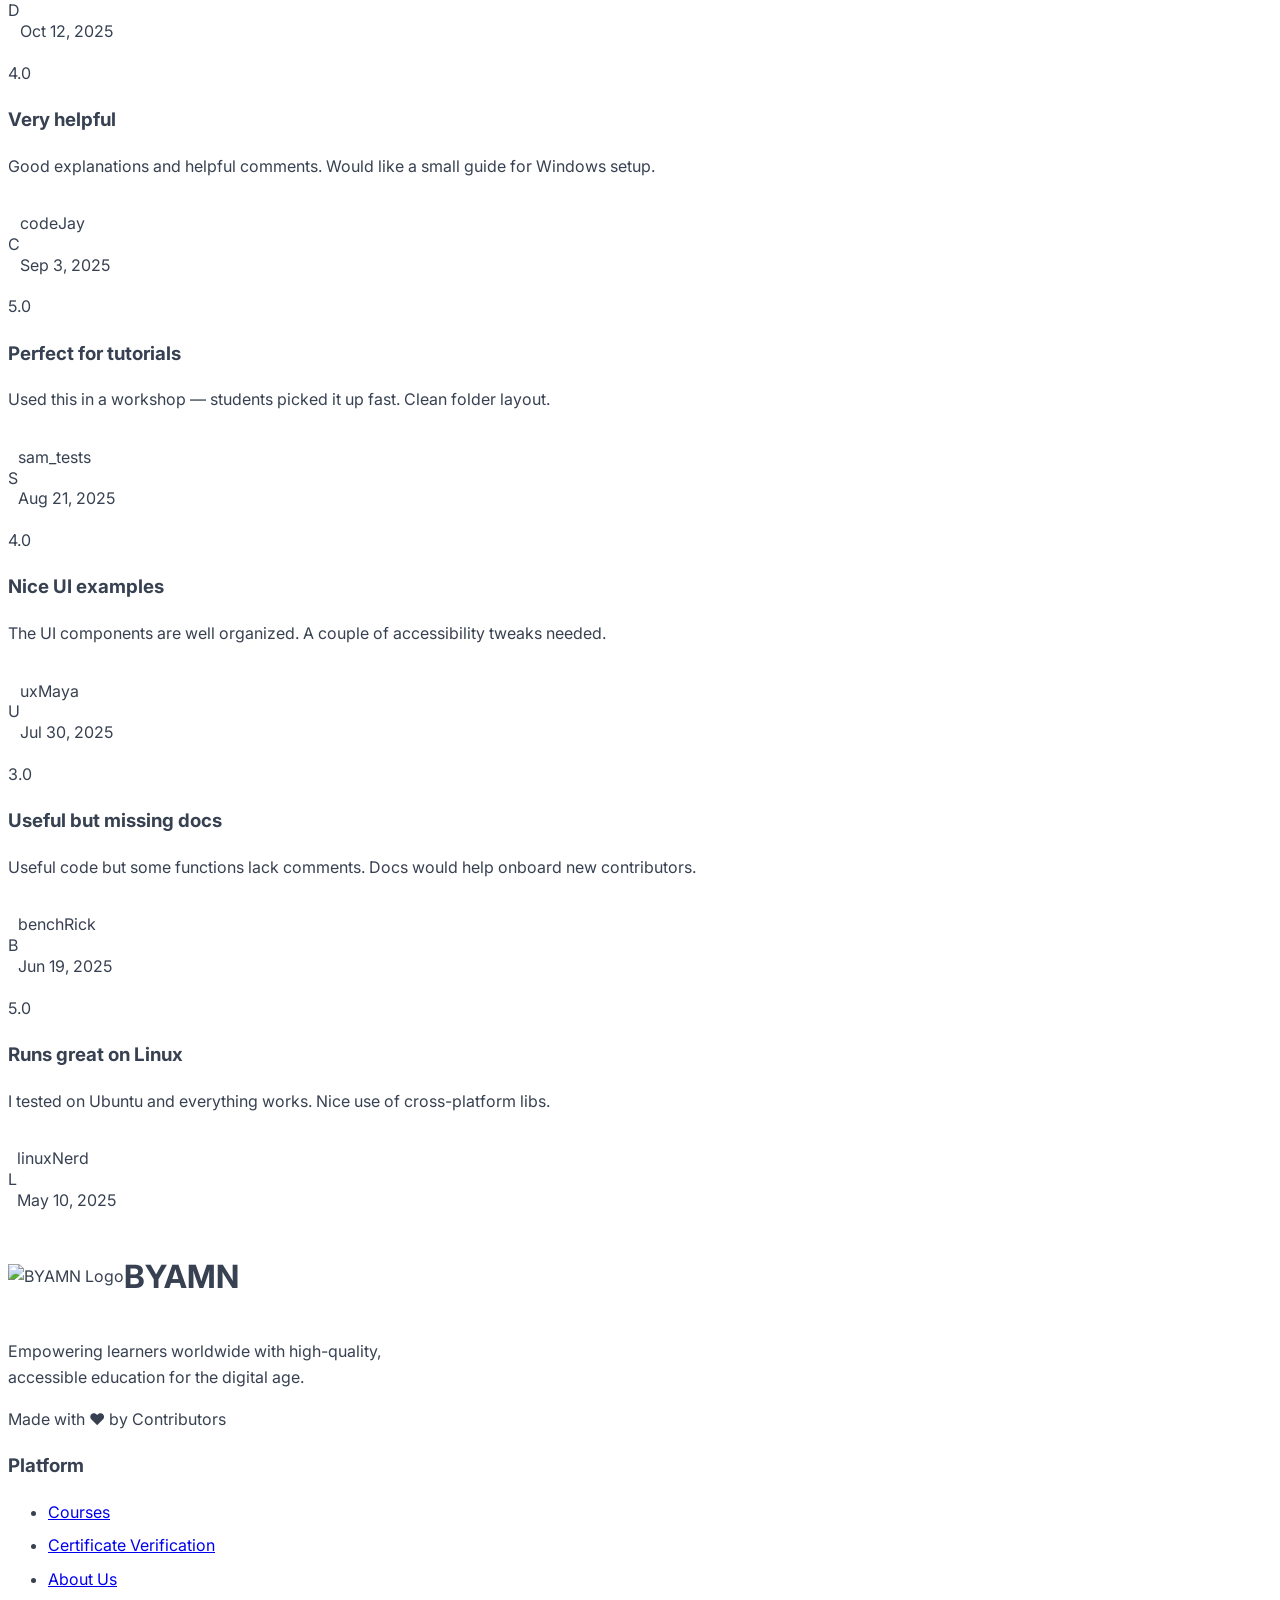
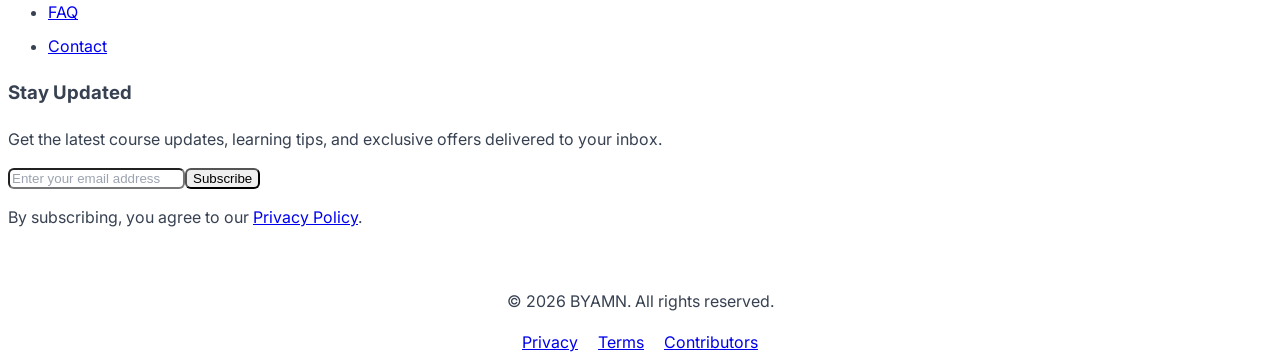
==== commit 2711dc4e: "Merge branch 'main' into review" ====
--- a/index.html
+++ b/index.html
@@ -7,7 +7,7 @@
       content="GZtBAvTfSmH4MlTuaTtLqPZqYcMHYvVSrBVphhj3DAw"
     />
     <meta name="viewport" content="width=device-width, initial-scale=1.0" />
-    <title>BYAMN: Free Courses & Verified Certificates</title>
+    <title>BYAMN: Free Courses</title>
     <meta
       name="description"
       content="Discover BYAMN's mission to transform YouTube learning into verified achievement. Free certificates, progress tracking, and 200+ expert-led courses for career advancement."
@@ -73,11 +73,11 @@
     <link href="https://unpkg.com/aos@2.3.1/dist/aos.css" rel="stylesheet" />
 
     <!-- Firebase SDK - Using compat versions without type="module" -->
-    <script src="https://www.gstatic.com/firebasejs/9.23.0/firebase-app-compat.js"></script>
-    <script src="https://www.gstatic.com/firebasejs/9.23.0/firebase-analytics-compat.js"></script>
-    <script src="https://www.gstatic.com/firebasejs/9.23.0/firebase-auth-compat.js"></script>
-    <script src="https://www.gstatic.com/firebasejs/9.23.0/firebase-firestore-compat.js"></script>
-    <script src="https://www.gstatic.com/firebasejs/9.23.0/firebase-database-compat.js"></script>
+    <script src="https://www.gstatic.com/firebasejs/10.7.1/firebase-app-compat.js"></script>
+    <script src="https://www.gstatic.com/firebasejs/10.7.1/firebase-analytics-compat.js"></script>
+    <script src="https://www.gstatic.com/firebasejs/10.7.1/firebase-auth-compat.js"></script>
+    <script src="https://www.gstatic.com/firebasejs/10.7.1/firebase-firestore-compat.js"></script>
+    <script src="https://www.gstatic.com/firebasejs/10.7.1/firebase-database-compat.js"></script>
 
     <!-- Firebase configuration -->
     <script type="module" src="./assets/js/firebase.js"></script>
@@ -203,6 +203,21 @@
           opacity: 0;
         }
       }
+      
+      /* Loading spinner */
+      .loading-spinner {
+        width: 40px;
+        height: 40px;
+        border: 4px solid #e5e7eb;
+        border-top: 4px solid #6366f1;
+        border-radius: 50%;
+        animation: spin 1s linear infinite;
+      }
+      
+      @keyframes spin {
+        0% { transform: rotate(0deg); }
+        100% { transform: rotate(360deg); }
+      }
     </style>
   </head>
 
@@ -590,115 +605,11 @@
           </p>
         </div>
 
-        <div data-aos="fade-up" class="grid grid-cols-1 md:grid-cols-3 gap-8">
-          <!-- Course 1 -->
-          <div class="course-card">
-            <div class="h-48 bg-neutral-200 flex items-center justify-center">
-              <img
-                src="https://images.unsplash.com/photo-1555066931-4365d14bab8c?ixlib=rb-4.0.3&ixid=M3wxMjA3fDB8MHxwaG90by1wYWdlfHx8fGVufDB8fHx8fA%3D%3D&auto=format&fit=crop&w=600&q=80"
-                alt="Web Development Course - Learn HTML, CSS, JavaScript, React, and Node.js"
-                class="w-full h-full object-cover"
-                width="600"
-                height="400"
-                loading="lazy"
-              />
-            </div>
-            <div class="course-card-content">
-              <div class="flex justify-between items-start mb-3">
-                <span class="badge badge-primary"> Web Development </span>
-                <div class="flex items-center text-amber-500">
-                  <svg class="h-5 w-5" fill="currentColor" viewBox="0 0 20 20">
-                    <path
-                      d="M9.049 2.927c.3-.921 1.603-.921 1.902 0l1.07 3.292a1 1 0 00.95.69h3.462c.969 0 1.371 1.24.588 1.81l-2.8 2.034a1 1 0 00-.364 1.118l1.07 3.292c.3.921-.755 1.688-1.54 1.118l-2.8-2.034a1 1 0 00-1.175 0l-2.8 2.034c-.784.57-1.838-.197-1.539-1.118l1.07-3.292a1 1 0 00-.364-1.118L2.98 8.72c-.783-.57-.38-1.81.588-1.81h3.461a1 1 0 00.951-.69l1.07-3.292z"
-                    />
-                  </svg>
-                  <span class="ml-1 text-theme-body">4.9</span>
-                </div>
-              </div>
-              <h3 class="course-card-title">
-                Complete Web Development Bootcamp
-              </h3>
-              <p class="course-card-description">
-                Master HTML, CSS, JavaScript, React, Node.js and become a
-                full-stack developer.
-              </p>
-              <div class="course-card-meta">
-                <span class="course-card-price">$0</span>
-                <button class="btn btn-secondary">Enroll Now</button>
-              </div>
-            </div>
-          </div>
-
-          <!-- Course 2 -->
-          <div class="course-card">
-            <div class="h-48 bg-neutral-200 flex items-center justify-center">
-              <img
-                src="https://images.unsplash.com/photo-1551288049-bebda4e38f71?ixlib=rb-4.0.3&ixid=M3wxMjA3fDB8MHxwaG90by1wYWdlfHx8fGVufDB8fHx8fA%3D%3D&auto=format&fit=crop&w=600&q=80"
-                alt="Data Science Course - Learn data analysis, visualization, and machine learning with Python"
-                class="w-full h-full object-cover"
-                width="600"
-                height="400"
-                loading="lazy"
-              />
-            </div>
-            <div class="course-card-content">
-              <div class="flex justify-between items-start mb-3">
-                <span class="badge badge-secondary"> Data Science </span>
-                <div class="flex items-center text-amber-500">
-                  <svg class="h-5 w-5" fill="currentColor" viewBox="0 0 20 20">
-                    <path
-                      d="M9.049 2.927c.3-.921 1.603-.921 1.902 0l1.07 3.292a1 1 0 00.95.69h3.462c.969 0 1.371 1.24.588 1.81l-2.8 2.034a1 1 0 00-.364 1.118l1.07 3.292c.3.921-.755 1.688-1.54 1.118l-2.8-2.034a1 1 0 00-1.175 0l-2.8 2.034c-.784.57-1.838-.197-1.539-1.118l1.07-3.292a1 1 0 00-.364-1.118L2.98 8.72c-.783-.57-.38-1.81.588-1.81h3.461a1 1 0 00.951-.69l1.07-3.292z"
-                    />
-                  </svg>
-                  <span class="ml-1 text-theme-body">4.8</span>
-                </div>
-              </div>
-              <h3 class="course-card-title">Data Science with Python</h3>
-              <p class="course-card-description">
-                Learn data analysis, visualization, and machine learning with
-                Python.
-              </p>
-              <div class="course-card-meta">
-                <span class="course-card-price">$0</span>
-                <button class="btn btn-secondary">Enroll Now</button>
-              </div>
-            </div>
-          </div>
-
-          <!-- Course 3 -->
-          <div class="course-card">
-            <div class="h-48 bg-neutral-200 flex items-center justify-center">
-              <img
-                src="https://images.unsplash.com/photo-1558655146-d09347e92766?ixlib=rb-4.0.3&ixid=M3wxMjA3fDB8MHxwaG90by1wYWdlfHx8fGVufDB8fHx8fA%3D%3D&auto=format&fit=crop&w=600&q=80"
-                alt="UI/UX Design Course - Master user interface and experience design principles with Figma"
-                class="w-full h-full object-cover"
-                width="600"
-                height="400"
-                loading="lazy"
-              />
-            </div>
-            <div class="course-card-content">
-              <div class="flex justify-between items-start mb-3">
-                <span class="badge badge-success"> Design </span>
-                <div class="flex items-center text-amber-500">
-                  <svg class="h-5 w-5" fill="currentColor" viewBox="0 0 20 20">
-                    <path
-                      d="M9.049 2.927c.3-.921 1.603-.921 1.902 0l1.07 3.292a1 1 0 00.95.69h3.462c.969 0 1.371 1.24.588 1.81l-2.8 2.034a1 1 0 00-.364 1.118l1.07 3.292c.3.921-.755 1.688-1.54 1.118l-2.8-2.034a1 1 0 00-1.175 0l-2.8 2.034c-.784.57-1.838-.197-1.539-1.118l1.07-3.292a1 1 0 00-.364-1.118L2.98 8.72c-.783-.57-.38-1.81.588-1.81h3.461a1 1 0 00.951-.69l1.07-3.292z"
-                    />
-                  </svg>
-                  <span class="ml-1 text-theme-body">4.7</span>
-                </div>
-              </div>
-              <h3 class="course-card-title">UI/UX Design Masterclass</h3>
-              <p class="course-card-description">
-                Master user interface and experience design principles with
-                Figma.
-              </p>
-              <div class="course-card-meta">
-                <span class="course-card-price">$0</span>
-                <button class="btn btn-secondary">Enroll Now</button>
-              </div>
-            </div>
+        <div id="popular-courses-container" data-aos="fade-up" class="grid grid-cols-1 md:grid-cols-3 gap-8">
+          <!-- Courses will be loaded dynamically from Firebase -->
+          <div class="col-span-full text-center py-12">
+            <div class="loading-spinner mx-auto"></div>
+            <p class="mt-4 text-gray-600">Loading popular courses...</p>
           </div>
         </div>
       </div>
@@ -908,5 +819,262 @@
 
     <!-- Newsletter JavaScript -->
     <script type="module" src="./assets/js/newsletter-subscribe.js"></script>
+
+    <!-- Popular Courses Script -->
+    <script>
+      // Function to load popular courses from Firebase
+      async function loadPopularCourses() {
+        const coursesContainer = document.getElementById('popular-courses-container');
+        
+        // Show loading state
+        coursesContainer.innerHTML = `
+          <div class="col-span-full text-center py-12">
+            <div class="loading-spinner mx-auto"></div>
+            <p class="mt-4 text-gray-600">Loading popular courses...</p>
+          </div>
+        `;
+        
+        try {
+          // Check if Firebase services are available
+          if (typeof firebaseServices === 'undefined') {
+            console.log('Firebase services not available yet, waiting...');
+            throw new Error('Firebase services not available');
+          }
+          
+          // Wait a bit more for full initialization
+          await new Promise(resolve => setTimeout(resolve, 200));
+          
+          if (!firebaseServices.rtdb) {
+            console.log('Firebase RTDB not available yet, waiting...');
+            throw new Error('Firebase RTDB not available');
+          }
+          
+          console.log('Firebase services available, fetching courses...');
+          
+          // Fetch courses from Firebase
+          const courses = await firebaseServices.getCourses();
+          console.log('Courses fetched:', courses);
+          
+          // Sort courses by enrollment count (descending) and take top 3
+          const popularCourses = courses
+            .sort((a, b) => (b.enrollmentCount || 0) - (a.enrollmentCount || 0))
+            .slice(0, 3);
+          
+          console.log('Popular courses:', popularCourses);
+          
+          // Render courses
+          if (popularCourses.length > 0) {
+            let coursesHTML = '';
+            
+            popularCourses.forEach(course => {
+              // Default values for missing data
+              const title = course.title || 'Untitled Course';
+              const description = course.description || 'No description available';
+              const category = course.category || 'General';
+              const rating = course.rating || 4.5;
+              const thumbnail = course.thumbnail || 'https://placehold.co/400x200/6366f1/white?text=Course';
+              const courseId = course.id || '#';
+              const enrollmentCount = course.enrollmentCount || 0;
+              
+              // Determine badge class based on category
+              let badgeClass = 'badge-primary';
+              if (category.toLowerCase().includes('data')) {
+                badgeClass = 'badge-secondary';
+              } else if (category.toLowerCase().includes('design')) {
+                badgeClass = 'badge-success';
+              } else if (category.toLowerCase().includes('web')) {
+                badgeClass = 'badge-primary';
+              }
+              
+              coursesHTML += `
+                <div class="course-card">
+                  <div class="h-48 bg-neutral-200 flex items-center justify-center">
+                    <img
+                      src="${thumbnail}"
+                      alt="${title}"
+                      class="w-full h-full object-cover"
+                      width="600"
+                      height="400"
+                      loading="lazy"
+                      onerror="this.src='https://placehold.co/400x200/6366f1/white?text=Course';"
+                    />
+                  </div>
+                  <div class="course-card-content">
+                    <div class="flex justify-between items-start mb-3">
+                      <span class="badge ${badgeClass}"> ${category} </span>
+                      <div class="flex items-center text-amber-500">
+                        <svg class="h-5 w-5" fill="currentColor" viewBox="0 0 20 20">
+                          <path
+                            d="M9.049 2.927c.3-.921 1.603-.921 1.902 0l1.07 3.292a1 1 0 00.95.69h3.462c.969 0 1.371 1.24.588 1.81l-2.8 2.034a1 1 0 00-.364 1.118l1.07 3.292c.3.921-.755 1.688-1.54 1.118l-2.8-2.034a1 1 0 00-1.175 0l-2.8 2.034c-.784.57-1.838-.197-1.539-1.118l1.07-3.292a1 1 0 00-.364-1.118L2.98 8.72c-.783-.57-.38-1.81.588-1.81h3.461a1 1 0 00.951-.69l1.07-3.292z"
+                          />
+                        </svg>
+                        <span class="ml-1 text-theme-body">${rating}</span>
+                      </div>
+                    </div>
+                    <h3 class="course-card-title">
+                      ${title}
+                    </h3>
+                    <p class="course-card-description">
+                      ${description}
+                    </p>
+                    <div class="course-card-meta">
+                      <span class="course-card-price">$0</span>
+                      <a href="player.html?courseId=${courseId}" class="btn btn-secondary">Enroll Now</a>
+                    </div>
+                  </div>
+                </div>
+              `;
+            });
+            
+            coursesContainer.innerHTML = coursesHTML;
+          } else {
+            // No courses found, show sample courses
+            console.log('No courses found, showing sample courses');
+            showSampleCourses(coursesContainer);
+          }
+        } catch (error) {
+          console.error('Error loading popular courses:', error);
+          console.error('Error details:', {
+            message: error.message,
+            stack: error.stack
+          });
+          
+          // Show a more user-friendly error message with instructions
+          coursesContainer.innerHTML = `
+            <div class="col-span-full text-center py-12">
+              <svg class="mx-auto h-16 w-16 text-red-500" fill="none" viewBox="0 0 24 24" stroke="currentColor">
+                <path stroke-linecap="round" stroke-linejoin="round" stroke-width="2" d="M12 9v2m0 4h.01m-6.938 4h13.856c1.54 0 2.502-1.667 1.732-3L13.732 4c-.77-1.333-2.694-1.333-3.464 0L3.34 16c-.77 1.333.192 3 1.732 3z" />
+              </svg>
+              <h3 class="mt-4 text-lg font-medium text-gray-900">Error Loading Courses</h3>
+              <p class="mt-2 text-gray-500">There was an error loading the course data.</p>
+              <div class="mt-4 text-sm text-gray-500">
+                <p>Please make sure you've loaded the demo data into Firebase.</p>
+                <p class="mt-2">You can load the demo data by opening <a href="load-demo-data.html" class="text-indigo-600 hover:text-indigo-800">load-demo-data.html</a></p>
+              </div>
+              <div class="mt-6">
+                <button onclick="location.reload()" class="px-4 py-2 rounded-md bg-indigo-600 hover:bg-indigo-700 text-white font-medium transition duration-300">
+                  Retry
+                </button>
+              </div>
+            </div>
+          `;
+        }
+      }
+      
+      // Function to show sample courses as fallback
+      function showSampleCourses(container) {
+        container.innerHTML = `
+          <div class="col-span-full text-center py-12">
+            <p class="text-gray-600">No courses available at the moment. Please check back later.</p>
+          </div>
+        `;
+      }
+      
+      // Flag to prevent multiple initializations
+      let popularCoursesInitialized = false;
+      
+      // Load popular courses when the page is ready
+      function initPopularCourses() {
+        // Prevent multiple initializations
+        if (popularCoursesInitialized) {
+          console.log('Popular courses already initialized, skipping...');
+          return;
+        }
+        
+        console.log('Initializing popular courses...');
+        popularCoursesInitialized = true;
+        
+        // Wait for Firebase to be initialized
+        let firebaseCheckAttempts = 0;
+        const maxFirebaseCheckAttempts = 15; // Maximum attempts before giving up
+        
+        function waitForFirebaseAndLoad() {
+          console.log('Checking Firebase availability... Attempt:', firebaseCheckAttempts + 1);
+          
+          // Check if Firebase services are available
+          if (typeof firebaseServices !== 'undefined' && firebaseServices.rtdb && typeof firebase !== 'undefined' && firebase.apps && firebase.apps.length > 0 && typeof firebaseServicesInitialized !== 'undefined' && firebaseServicesInitialized) {
+            console.log('Firebase services available, testing connection...');
+            
+            // Test if we can actually fetch data
+            if (typeof firebaseServices.testConnection === 'function') {
+              firebaseServices.testConnection().then(success => {
+                if (success) {
+                  console.log('Firebase connection test successful, loading courses...');
+                  loadPopularCourses();
+                } else {
+                  console.log('Firebase connection test failed, retrying...');
+                  firebaseCheckAttempts++;
+                  
+                  // If we've exceeded max attempts, show sample courses
+                  if (firebaseCheckAttempts >= maxFirebaseCheckAttempts) {
+                    console.log('Max Firebase check attempts reached, showing sample courses');
+                    // Add a small delay before showing sample courses to give Firebase more time
+                    setTimeout(() => {
+                      const coursesContainer = document.getElementById('popular-courses-container');
+                      showSampleCourses(coursesContainer);
+                    }, 1000);
+                    return;
+                  }
+                  
+                  // Retry after a short delay
+                  setTimeout(waitForFirebaseAndLoad, 1500);
+                }
+              }).catch(error => {
+                console.log('Firebase connection test error:', error);
+                firebaseCheckAttempts++;
+                
+                // If we've exceeded max attempts, show sample courses
+                if (firebaseCheckAttempts >= maxFirebaseCheckAttempts) {
+                  console.log('Max Firebase check attempts reached, showing sample courses');
+                  // Add a small delay before showing sample courses to give Firebase more time
+                  setTimeout(() => {
+                    const coursesContainer = document.getElementById('popular-courses-container');
+                    showSampleCourses(coursesContainer);
+                  }, 1000);
+                  return;
+                }
+                
+                // Retry after a short delay
+                setTimeout(waitForFirebaseAndLoad, 1500);
+              });
+            } else {
+              console.log('Firebase services available, loading courses...');
+              loadPopularCourses();
+            }
+          } else {
+            firebaseCheckAttempts++;
+            
+            // If we've exceeded max attempts, show sample courses
+            if (firebaseCheckAttempts >= maxFirebaseCheckAttempts) {
+              console.log('Max Firebase check attempts reached, showing sample courses');
+              // Add a small delay before showing sample courses to give Firebase more time
+              setTimeout(() => {
+                const coursesContainer = document.getElementById('popular-courses-container');
+                showSampleCourses(coursesContainer);
+              }, 1000);
+              return;
+            }
+            
+            console.log('Firebase not ready yet, waiting...');
+            // Retry after a short delay
+            setTimeout(waitForFirebaseAndLoad, 1000);
+          }
+        }
+        
+        // Start checking for Firebase initialization after a brief delay
+        // This gives time for all Firebase scripts to load
+        setTimeout(waitForFirebaseAndLoad, 1500);
+      }
+      
+      // Initialize on DOMContentLoaded
+      document.addEventListener('DOMContentLoaded', initPopularCourses);
+      
+      // Also initialize on window load as fallback
+      window.addEventListener('load', function() {
+        console.log('Window loaded, ensuring popular courses are initialized...');
+        // Add a slight delay to ensure everything is ready
+        setTimeout(initPopularCourses, 500);
+      });
+    </script>
   </body>
 </html>
--- a/assets/css/styles.css
+++ b/assets/css/styles.css
@@ -0,0 +1,4102 @@
+/* Modern Theme System for BYAMN */
+
+/* Light Theme Variables - Clean white mode */
+:root {
+  /* Base Colors */
+  --color-white: #ffffff;
+  --color-black: #000000;
+  
+  /* Primary Brand Colors */
+  --primary-50: #f0f9ff;
+  --primary-100: #e0f2fe;
+  --primary-200: #bae6fd;
+  --primary-300: #7dd3fc;
+  --primary-400: #38bdf8;
+  --primary-500: #0ea5e9;
+  --primary-600: #0284c7;
+  --primary-700: #0369a1;
+  --primary-800: #075985;
+  --primary-900: #0c4a6e;
+  
+  /* Secondary Colors */
+  --secondary-50: #f5f3ff;
+  --secondary-100: #ede9fe;
+  --secondary-200: #ddd6fe;
+  --secondary-300: #c4b5fd;
+  --secondary-400: #a78bfa;
+  --secondary-500: #8b5cf6;
+  --secondary-600: #7c3aed;
+  --secondary-700: #6d28d9;
+  --secondary-800: #5b21b6;
+  --secondary-900: #4c1d95;
+  
+  /* Neutral Colors - Pure white background with dark text */
+  --neutral-50: #ffffff; /* Pure white */
+  --neutral-100: #fafafa;
+  --neutral-200: #f3f4f6;
+  --neutral-300: #e5e7eb;
+  --neutral-400: #d1d5db;
+  --neutral-500: #9ca3af;
+  --neutral-600: #6b7280;
+  --neutral-700: #374151;
+  --neutral-800: #1f2937;
+  --neutral-900: #111827;
+  
+  /* Success Colors */
+  --success-50: #f0fdf4;
+  --success-100: #dcfce7;
+  --success-200: #bbf7d0;
+  --success-300: #86efac;
+  --success-400: #4ade80;
+  --success-500: #22c55e;
+  --success-600: #16a34a;
+  --success-700: #15803d;
+  --success-800: #166534;
+  --success-900: #14532d;
+  
+  /* Warning Colors */
+  --warning-50: #fffbeb;
+  --warning-100: #fef3c7;
+  --warning-200: #fde68a;
+  --warning-300: #fcd34d;
+  --warning-400: #fbbf24;
+  --warning-500: #f59e0b;
+  --warning-600: #d97706;
+  --warning-700: #b45309;
+  --warning-800: #92400e;
+  --warning-900: #78350f;
+  
+  /* Error Colors */
+  --error-50: #fef2f2;
+  --error-100: #fee2e2;
+  --error-200: #fecaca;
+  --error-300: #fca5a5;
+  --error-400: #f87171;
+  --error-500: #ef4444;
+  --error-600: #dc2626;
+  --error-700: #b91c1c;
+  --error-800: #991b1b;
+  --error-900: #7f1d1d;
+  
+  /* Backgrounds - Pure white for clean look */
+  --bg-page: var(--neutral-50); /* Pure white */
+  --bg-surface: var(--color-white); /* Pure white */
+  --bg-card: var(--color-white); /* Pure white */
+  --bg-header: rgba(255, 255, 255, 0.95); /* Nearly pure white with slight transparency */
+  --bg-footer: var(--neutral-900); /* Dark footer for contrast */
+  
+  /* Text Colors - High contrast for readability */
+  --text-primary: var(--neutral-900); /* Nearly black for headings */
+  --text-secondary: var(--neutral-700); /* Dark gray for body text */
+  --text-tertiary: var(--neutral-600); /* Medium gray for less important text */
+  --text-inverse: var(--neutral-50); /* Pure white for dark backgrounds */
+  --text-heading: var(--neutral-900); /* Nearly black for headings */
+  --text-body: var(--neutral-700); /* Dark gray for body text */
+  --text-muted: var(--neutral-500); /* Light gray for muted text */
+  --text-link: var(--primary-600); /* Blue for links */
+  --text-link-hover: var(--primary-800); /* Darker blue for link hover */
+  
+  /* Borders - Light borders for clean separation */
+  --border-base: var(--neutral-200); /* Very light gray */
+  --border-card: var(--neutral-200); /* Very light gray */
+  --border-divider: var(--neutral-200); /* Very light gray */
+  
+  /* Shadows - Subtle shadows for depth */
+  --shadow-sm: 0 1px 2px 0 rgba(0, 0, 0, 0.03);
+  --shadow: 0 1px 3px 0 rgba(0, 0, 0, 0.05), 0 1px 2px -1px rgba(0, 0, 0, 0.05);
+  --shadow-md: 0 4px 6px -1px rgba(0, 0, 0, 0.05), 0 2px 4px -2px rgba(0, 0, 0, 0.05);
+  --shadow-lg: 0 10px 15px -3px rgba(0, 0, 0, 0.05), 0 4px 6px -4px rgba(0, 0, 0, 0.05);
+  --shadow-xl: 0 20px 25px -5px rgba(0, 0, 0, 0.05), 0 8px 10px -6px rgba(0, 0, 0, 0.05);
+  
+  /* Focus Ring */
+  --focus-ring: var(--primary-500);
+  
+  /* Transitions */
+  --transition-fast: 150ms;
+  --transition-medium: 300ms;
+  --transition-slow: 500ms;
+  
+  /* Theme Transition */
+  --theme-transition-duration: 0.3s;
+}
+
+/* Base Body Styles - Clean white background */
+body {
+  color: var(--text-body);
+  background-color: var(--bg-page); /* Pure white background */
+  font-family: 'Inter', -apple-system, BlinkMacSystemFont, 'Segoe UI', Roboto, Oxygen, Ubuntu, Cantarell, 'Open Sans', 'Helvetica Neue', sans-serif;
+  transition: background-color var(--transition-medium) ease, color var(--transition-medium) ease;
+  line-height: 1.6;
+  min-height: 100vh;
+  display: flex;
+  flex-direction: column;
+}
+
+/* Smooth theme transition */
+body.theme-transition,
+body.theme-transition * {
+  transition: background-color var(--theme-transition-duration) ease, 
+              color var(--theme-transition-duration) ease, 
+              border-color var(--theme-transition-duration) ease, 
+              fill var(--theme-transition-duration) ease, 
+              stroke var(--theme-transition-duration) ease !important;
+  transition-delay: 0ms !important;
+}
+
+/* Improved scrollbar for modern look */
+::-webkit-scrollbar {
+  width: 8px;
+  height: 8px;
+}
+
+::-webkit-scrollbar-track {
+  background: var(--bg-surface);
+}
+
+::-webkit-scrollbar-thumb {
+  background: var(--border-base);
+  border-radius: 4px;
+}
+
+::-webkit-scrollbar-thumb:hover {
+  background: var(--text-muted);
+}
+
+/* Certificate signature font */
+.certificate-signature {
+  font-family: 'Dancing Script', cursive;
+  font-weight: 700;
+  font-size: 1.5rem;
+}
+
+/* Review System Styles */
+.review-card {
+  transition: all 0.3s ease;
+}
+
+.review-card:hover {
+  transform: translateY(-5px);
+  box-shadow: 0 10px 25px rgba(0, 0, 0, 0.1);
+}
+
+.review-rating-stars {
+  color: #fbbf24; /* amber-400 */
+}
+
+.review-user-avatar {
+  background-color: #e0f2fe; /* primary-100 */
+  color: #0284c7; /* primary-700 */
+}
+
+/* Text visibility utilities */
+.text-visible {
+  color: var(--text-secondary);
+}
+
+.text-visible-light {
+  color: var(--text-primary);
+}
+
+.text-visible-dark {
+  color: var(--text-primary);
+}
+
+.text-visible-tertiary {
+  color: var(--text-tertiary);
+}
+
+/* Card styles for pure white theme */
+.card {
+  background-color: var(--bg-card); /* Pure white */
+  border: 1px solid var(--border-card); /* Light border */
+  border-radius: 0.75rem;
+  transition: background-color 0.3s ease, border-color 0.3s ease;
+  box-shadow: var(--shadow);
+}
+
+/* Modern Button System */
+.btn {
+  display: inline-flex;
+  align-items: center;
+  justify-content: center;
+  border-radius: 0.5rem;
+  font-weight: 600;
+  transition: all var(--transition-fast) ease;
+  cursor: pointer;
+  border: none;
+  padding: 0.75rem 1.5rem;
+  font-size: 1rem;
+}
+
+.btn-link {
+  line-height: 1.25rem;
+  text-decoration: none;
+  box-shadow: var(--shadow-sm);
+}
+
+.btn:focus {
+  outline: 2px solid var(--focus-ring);
+  outline-offset: 2px;
+}
+
+.btn:disabled {
+  opacity: 0.6;
+  cursor: not-allowed;
+  transform: none !important;
+}
+
+/* Button Sizes */
+.btn-sm {
+  padding: 0.5rem 1rem;
+  font-size: 0.875rem;
+  line-height: 1.25rem;
+}
+
+.btn-lg {
+  padding: 1rem 2rem;
+  font-size: 1.125rem;
+  line-height: 1.75rem;
+}
+
+/* Button Variants */
+.btn-primary {
+  background-color: var(--primary-600);
+  color: var(--color-white);
+}
+
+.btn-primary:hover:not(:disabled) {
+  background-color: var(--primary-700);
+  transform: translateY(-2px);
+  box-shadow: var(--shadow-md);
+}
+
+.btn-primary:active:not(:disabled) {
+  transform: translateY(0);
+}
+
+.btn-secondary {
+  background-color: var(--neutral-200);
+  color: var(--text-primary);
+}
+
+.btn-secondary:hover:not(:disabled) {
+  background-color: var(--neutral-300);
+  transform: translateY(-2px);
+  box-shadow: var(--shadow-md);
+}
+
+.btn-secondary:active:not(:disabled) {
+  transform: translateY(0);
+}
+
+.btn-outline {
+  background-color: transparent;
+  color: var(--primary-600);
+  border: 2px solid var(--primary-600);
+}
+
+.btn-outline:hover:not(:disabled) {
+  background-color: var(--primary-50);
+  transform: translateY(-2px);
+  box-shadow: var(--shadow-md);
+}
+
+.btn-outline:active:not(:disabled) {
+  transform: translateY(0);
+}
+
+.btn-ghost {
+  background-color: transparent;
+  color: var(--text-primary);
+  box-shadow: none;
+}
+
+.btn-ghost:hover:not(:disabled) {
+  background-color: var(--neutral-100);
+}
+
+/* Icon Buttons */
+.btn-icon {
+  padding: 0.5rem;
+  border-radius: 0.5rem;
+}
+
+.btn-icon-sm {
+  padding: 0.25rem;
+  border-radius: 0.375rem;
+}
+
+.btn-icon-lg {
+  padding: 0.75rem;
+  border-radius: 0.75rem;
+}
+
+/* Review System Styles */
+.review-card {
+  transition: all 0.3s ease;
+}
+
+.review-card:hover {
+  transform: translateY(-5px);
+  box-shadow: 0 10px 25px rgba(0, 0, 0, 0.1);
+}
+
+.review-rating-stars {
+  color: #fbbf24; /* amber-400 */
+}
+
+.review-user-avatar {
+  background-color: #e0f2fe; /* primary-100 */
+  color: #0284c7; /* primary-700 */
+}
+
+/* Modern Form Elements */
+.form-label {
+  display: block;
+  font-weight: 500;
+  font-size: 0.875rem;
+  line-height: 1.25rem;
+  color: var(--text-secondary);
+  margin-bottom: 0.5rem;
+}
+
+.form-input, .form-select, .form-textarea {
+  display: block;
+  width: 100%;
+  border-radius: 0.5rem;
+  border: 1px solid var(--border-base);
+  background-color: var(--bg-surface);
+  padding: 0.75rem 1rem;
+  font-size: 1rem;
+  line-height: 1.5rem;
+  box-shadow: var(--shadow-sm);
+  transition: all var(--transition-fast) ease;
+  color: var(--text-primary);
+}
+
+.form-input:focus, .form-select:focus, .form-textarea:focus {
+  outline: none;
+  border-color: var(--primary-500);
+  box-shadow: 0 0 0 3px rgba(14, 165, 233, 0.3);
+}
+
+.form-input:disabled, .form-select:disabled, .form-textarea:disabled {
+  opacity: 0.6;
+  cursor: not-allowed;
+}
+
+.form-help {
+  font-size: 0.875rem;
+  color: var(--text-muted);
+  margin-top: 0.25rem;
+}
+
+.form-error {
+  font-size: 0.875rem;
+  color: var(--error-500);
+  margin-top: 0.25rem;
+}
+
+.form-group {
+  margin-bottom: 1.5rem;
+}
+
+/* Enhanced Animations */
+@keyframes fadeIn {
+  from {
+    opacity: 0;
+    transform: translateY(10px);
+  }
+  to {
+    opacity: 1;
+    transform: translateY(0);
+  }
+}
+
+@keyframes fadeInUp {
+  from {
+    opacity: 0;
+    transform: translateY(20px);
+  }
+  to {
+    opacity: 1;
+    transform: translateY(0);
+  }
+}
+
+@keyframes fadeInLeft {
+  from {
+    opacity: 0;
+    transform: translateX(-20px);
+  }
+  to {
+    opacity: 1;
+    transform: translateX(0);
+  }
+}
+
+@keyframes fadeInRight {
+  from {
+    opacity: 0;
+    transform: translateX(20px);
+  }
+  to {
+    opacity: 1;
+    transform: translateX(0);
+  }
+}
+
+@keyframes pulseSlow {
+  0%, 100% {
+    opacity: 1;
+  }
+  50% {
+    opacity: 0.8;
+  }
+}
+
+@keyframes bounceSoft {
+  0%, 100% {
+    transform: translateY(0);
+  }
+  50% {
+    transform: translateY(-5px);
+  }
+}
+
+@keyframes scaleIn {
+  from {
+    opacity: 0;
+    transform: scale(0.95);
+  }
+  to {
+    opacity: 1;
+    transform: scale(1);
+  }
+}
+
+@keyframes slideInFromLeft {
+  from {
+    transform: translateX(-100%);
+  }
+  to {
+    transform: translateX(0);
+  }
+}
+
+@keyframes slideInFromRight {
+  from {
+    transform: translateX(100%);
+  }
+  to {
+    transform: translateX(0);
+  }
+}
+
+@keyframes slideInFromTop {
+  from {
+    transform: translateY(-100%);
+  }
+  to {
+    transform: translateY(0);
+  }
+}
+
+@keyframes slideInFromBottom {
+  from {
+    transform: translateY(100%);
+  }
+  to {
+    transform: translateY(0);
+  }
+}
+
+/* Animation Classes */
+.fade-in {
+  animation: fadeIn var(--transition-medium) ease-out;
+}
+
+.fade-in-up {
+  animation: fadeInUp var(--transition-medium) ease-out;
+}
+
+.fade-in-left {
+  animation: fadeInLeft var(--transition-medium) ease-out;
+}
+
+.fade-in-right {
+  animation: fadeInRight var(--transition-medium) ease-out;
+}
+
+.pulse-slow {
+  animation: pulseSlow 2s ease-in-out infinite;
+}
+
+.bounce-soft {
+  animation: bounceSoft 2s ease-in-out infinite;
+}
+
+.scale-in {
+  animation: scaleIn var(--transition-fast) ease-out;
+}
+
+.animate-fade-in {
+  animation: fadeIn var(--transition-fast) ease-out;
+}
+
+.slide-in-left {
+  animation: slideInFromLeft var(--transition-medium) ease-out;
+}
+
+.slide-in-right {
+  animation: slideInFromRight var(--transition-medium) ease-out;
+}
+
+.slide-in-top {
+  animation: slideInFromTop var(--transition-medium) ease-out;
+}
+
+.slide-in-bottom {
+  animation: slideInFromBottom var(--transition-medium) ease-out;
+}
+
+/* Global Smooth Transitions */
+*, *::before, *::after {
+  transition-property: background-color, border-color, color, fill, stroke, opacity, box-shadow, transform;
+  transition-timing-function: cubic-bezier(0.4, 0, 0.2, 1);
+  transition-duration: var(--theme-transition-duration);
+}
+
+/* Theme transition override for instant changes when needed */
+.no-transition,
+.no-transition * {
+  transition: none !important;
+}
+
+/* Interactive Effects */
+.hover-lift {
+  transition: transform var(--transition-medium) ease, box-shadow var(--transition-medium) ease;
+}
+
+.hover-lift:hover {
+  transform: translateY(-5px);
+  box-shadow: var(--shadow-xl);
+}
+
+.hover-scale {
+  transition: transform var(--transition-medium) ease;
+}
+
+.hover-scale:hover {
+  transform: scale(1.02);
+}
+
+.glow-primary {
+  box-shadow: 0 0 15px rgba(14, 165, 233, 0.3);
+}
+
+.glow-secondary {
+  box-shadow: 0 0 15px rgba(139, 92, 246, 0.3);
+}
+
+/* Focus Styles */
+.focus-ring {
+  outline: 2px solid transparent;
+  outline-offset: 2px;
+}
+
+.focus-ring:focus {
+  outline: 2px solid var(--focus-ring);
+  outline-offset: 2px;
+}
+
+/* Spacing Utilities */
+.space-y-1 > :not([hidden]) ~ :not([hidden]) {
+  --tw-space-y-reverse: 0;
+  margin-top: calc(0.25rem * calc(1 - var(--tw-space-y-reverse)));
+  margin-bottom: calc(0.25rem * var(--tw-space-y-reverse));
+}
+
+.space-y-2 > :not([hidden]) ~ :not([hidden]) {
+  --tw-space-y-reverse: 0;
+  margin-top: calc(0.5rem * calc(1 - var(--tw-space-y-reverse)));
+  margin-bottom: calc(0.5rem * var(--tw-space-y-reverse));
+}
+
+.space-y-3 > :not([hidden]) ~ :not([hidden]) {
+  --tw-space-y-reverse: 0;
+  margin-top: calc(0.75rem * calc(1 - var(--tw-space-y-reverse)));
+  margin-bottom: calc(0.75rem * var(--tw-space-y-reverse));
+}
+
+.space-y-4 > :not([hidden]) ~ :not([hidden]) {
+  --tw-space-y-reverse: 0;
+  margin-top: calc(1rem * calc(1 - var(--tw-space-y-reverse)));
+  margin-bottom: calc(1rem * var(--tw-space-y-reverse));
+}
+
+.space-y-5 > :not([hidden]) ~ :not([hidden]) {
+  --tw-space-y-reverse: 0;
+  margin-top: calc(1.25rem * calc(1 - var(--tw-space-y-reverse)));
+  margin-bottom: calc(1.25rem * var(--tw-space-y-reverse));
+}
+
+.space-y-6 > :not([hidden]) ~ :not([hidden]) {
+  --tw-space-y-reverse: 0;
+  margin-top: calc(1.5rem * calc(1 - var(--tw-space-y-reverse)));
+  margin-bottom: calc(1.5rem * var(--tw-space-y-reverse));
+}
+
+.space-x-1 > :not([hidden]) ~ :not([hidden]) {
+  --tw-space-x-reverse: 0;
+  margin-right: calc(0.25rem * var(--tw-space-x-reverse));
+  margin-left: calc(0.25rem * calc(1 - var(--tw-space-x-reverse)));
+}
+
+.space-x-2 > :not([hidden]) ~ :not([hidden]) {
+  --tw-space-x-reverse: 0;
+  margin-right: calc(0.5rem * var(--tw-space-x-reverse));
+  margin-left: calc(0.5rem * calc(1 - var(--tw-space-x-reverse)));
+}
+
+.space-x-3 > :not([hidden]) ~ :not([hidden]) {
+  --tw-space-x-reverse: 0;
+  margin-right: calc(0.75rem * var(--tw-space-x-reverse));
+  margin-left: calc(0.75rem * calc(1 - var(--tw-space-x-reverse)));
+}
+
+.space-x-4 > :not([hidden]) ~ :not([hidden]) {
+  --tw-space-x-reverse: 0;
+  margin-right: calc(1rem * var(--tw-space-x-reverse));
+  margin-left: calc(1rem * calc(1 - var(--tw-space-x-reverse)));
+}
+
+.space-x-5 > :not([hidden]) ~ :not([hidden]) {
+  --tw-space-x-reverse: 0;
+  margin-right: calc(1.25rem * var(--tw-space-x-reverse));
+  margin-left: calc(1.25rem * calc(1 - var(--tw-space-x-reverse)));
+}
+
+.space-x-6 > :not([hidden]) ~ :not([hidden]) {
+  --tw-space-x-reverse: 0;
+  margin-right: calc(1.5rem * var(--tw-space-x-reverse));
+  margin-left: calc(1.5rem * calc(1 - var(--tw-space-x-reverse)));
+}
+
+/* Text Utilities */
+.line-clamp-1 {
+  overflow: hidden;
+  display: -webkit-box;
+  -webkit-box-orient: vertical;
+  -webkit-line-clamp: 1;
+}
+
+.line-clamp-2 {
+  overflow: hidden;
+  display: -webkit-box;
+  -webkit-box-orient: vertical;
+  -webkit-line-clamp: 2;
+}
+
+.line-clamp-3 {
+  overflow: hidden;
+  display: -webkit-box;
+  -webkit-box-orient: vertical;
+  -webkit-line-clamp: 3;
+}
+
+.line-clamp-4 {
+  overflow: hidden;
+  display: -webkit-box;
+  -webkit-box-orient: vertical;
+  -webkit-line-clamp: 4;
+}
+
+.text-truncate {
+  overflow: hidden;
+  text-overflow: ellipsis;
+  white-space: nowrap;
+}
+
+/* Gradient Text Utilities */
+.text-gradient-primary {
+  background: linear-gradient(to right, var(--primary-500), var(--secondary-500));
+  -webkit-background-clip: text;
+  -webkit-text-fill-color: transparent;
+  background-clip: text;
+  text-fill-color: transparent;
+}
+
+.text-gradient-secondary {
+  background: linear-gradient(to right, var(--secondary-500), var(--primary-500));
+  -webkit-background-clip: text;
+  -webkit-text-fill-color: transparent;
+  background-clip: text;
+  text-fill-color: transparent;
+}
+
+.text-gradient-success {
+  background: linear-gradient(to right, var(--success-500), var(--primary-500));
+  -webkit-background-clip: text;
+  -webkit-text-fill-color: transparent;
+  background-clip: text;
+  text-fill-color: transparent;
+}
+
+/* Consistent Border Radius */
+.rounded-xs {
+  border-radius: 0.125rem;
+}
+
+.rounded-sm {
+  border-radius: 0.25rem;
+}
+
+.rounded-md {
+  border-radius: 0.375rem;
+}
+
+.rounded-lg {
+  border-radius: 0.5rem;
+}
+
+.rounded-xl {
+  border-radius: 0.75rem;
+}
+
+.rounded-2xl {
+  border-radius: 1rem;
+}
+
+.rounded-3xl {
+  border-radius: 1.5rem;
+}
+
+.rounded-full {
+  border-radius: 9999px;
+}
+
+/* Consistent Shadow Levels */
+.shadow-consistent {
+  box-shadow: var(--shadow);
+}
+
+.shadow-consistent-hover:hover {
+  box-shadow: var(--shadow-md);
+}
+
+.shadow-consistent-lg {
+  box-shadow: var(--shadow-lg);
+}
+
+.shadow-consistent-lg-hover:hover {
+  box-shadow: var(--shadow-xl);
+}
+
+/* Theme Utility Classes */
+.text-theme-primary {
+  color: var(--text-primary);
+}
+
+.text-theme-secondary {
+  color: var(--text-secondary);
+}
+
+.text-theme-tertiary {
+  color: var(--text-tertiary);
+}
+
+.text-theme-heading {
+  color: var(--text-heading);
+}
+
+.text-theme-body {
+  color: var(--text-body);
+}
+
+.text-theme-muted {
+  color: var(--text-muted);
+}
+
+.text-theme-link {
+  color: var(--text-link);
+}
+
+.text-theme-link:hover {
+  color: var(--text-link-hover);
+}
+
+.bg-theme-page {
+  background-color: var(--bg-page);
+}
+
+.bg-theme-surface {
+  background-color: var(--bg-surface);
+}
+
+.bg-theme-card {
+  background-color: var(--bg-card);
+}
+
+.border-theme {
+  border-color: var(--border-base);
+}
+
+.border-theme-divider {
+  border-color: var(--border-divider);
+}
+
+/* Background Gradients */
+.bg-gradient-theme {
+  background: linear-gradient(to bottom right, var(--bg-page), var(--neutral-100));
+}
+
+/* Placeholder Fix */
+::placeholder {
+  color: var(--text-muted);
+  opacity: 1;
+}
+
+/* Typography System */
+.typography-display {
+  font-family: 'Inter', -apple-system, BlinkMacSystemFont, 'Segoe UI', Roboto, Oxygen, Ubuntu, Cantarell, 'Open Sans', 'Helvetica Neue', sans-serif;
+  font-weight: 800;
+  font-size: 3.75rem;
+  line-height: 1;
+  letter-spacing: -0.025em;
+}
+
+.typography-h1 {
+  font-family: 'Inter', -apple-system, BlinkMacSystemFont, 'Segoe UI', Roboto, Oxygen, Ubuntu, Cantarell, 'Open Sans', 'Helvetica Neue', sans-serif;
+  font-weight: 700;
+  font-size: 2.25rem;
+  line-height: 2.5rem;
+  letter-spacing: -0.025em;
+  color: var(--text-heading);
+}
+
+.typography-h2 {
+  font-family: 'Inter', -apple-system, BlinkMacSystemFont, 'Segoe UI', Roboto, Oxygen, Ubuntu, Cantarell, 'Open Sans', 'Helvetica Neue', sans-serif;
+  font-weight: 700;
+  font-size: 1.875rem;
+  line-height: 2.25rem;
+  letter-spacing: -0.025em;
+  color: var(--text-heading);
+}
+
+.typography-h3 {
+  font-family: 'Inter', -apple-system, BlinkMacSystemFont, 'Segoe UI', Roboto, Oxygen, Ubuntu, Cantarell, 'Open Sans', 'Helvetica Neue', sans-serif;
+  font-weight: 600;
+  font-size: 1.5rem;
+  line-height: 2rem;
+  color: var(--text-heading);
+}
+
+.typography-h4 {
+  font-family: 'Inter', -apple-system, BlinkMacSystemFont, 'Segoe UI', Roboto, Oxygen, Ubuntu, Cantarell, 'Open Sans', 'Helvetica Neue', sans-serif;
+  font-weight: 600;
+  font-size: 1.25rem;
+  line-height: 1.75rem;
+  color: var(--text-heading);
+}
+
+.typography-h5 {
+  font-family: 'Inter', -apple-system, BlinkMacSystemFont, 'Segoe UI', Roboto, Oxygen, Ubuntu, Cantarell, 'Open Sans', 'Helvetica Neue', sans-serif;
+  font-weight: 600;
+  font-size: 1.125rem;
+  line-height: 1.75rem;
+  color: var(--text-heading);
+}
+
+.typography-h6 {
+  font-family: 'Inter', -apple-system, BlinkMacSystemFont, 'Segoe UI', Roboto, Oxygen, Ubuntu, Cantarell, 'Open Sans', 'Helvetica Neue', sans-serif;
+  font-weight: 600;
+  font-size: 1rem;
+  line-height: 1.5rem;
+  color: var(--text-heading);
+}
+
+.typography-body-large {
+  font-family: 'Inter', -apple-system, BlinkMacSystemFont, 'Segoe UI', Roboto, Oxygen, Ubuntu, Cantarell, 'Open Sans', 'Helvetica Neue', sans-serif;
+  font-weight: 400;
+  font-size: 1.125rem;
+  line-height: 1.75rem;
+  color: var(--text-body);
+}
+
+.typography-body {
+  font-family: 'Inter', -apple-system, BlinkMacSystemFont, 'Segoe UI', Roboto, Oxygen, Ubuntu, Cantarell, 'Open Sans', 'Helvetica Neue', sans-serif;
+  font-weight: 400;
+  font-size: 1rem;
+  line-height: 1.5rem;
+  color: var(--text-body);
+}
+
+.typography-body-small {
+  font-family: 'Inter', -apple-system, BlinkMacSystemFont, 'Segoe UI', Roboto, Oxygen, Ubuntu, Cantarell, 'Open Sans', 'Helvetica Neue', sans-serif;
+  font-weight: 400;
+  font-size: 0.875rem;
+  line-height: 1.25rem;
+  color: var(--text-body);
+}
+
+.typography-caption {
+  font-family: 'Inter', -apple-system, BlinkMacSystemFont, 'Segoe UI', Roboto, Oxygen, Ubuntu, Cantarell, 'Open Sans', 'Helvetica Neue', sans-serif;
+  font-weight: 400;
+  font-size: 0.75rem;
+  line-height: 1rem;
+  color: var(--text-body);
+}
+
+.typography-overline {
+  font-family: 'Inter', -apple-system, BlinkMacSystemFont, 'Segoe UI', Roboto, Oxygen, Ubuntu, Cantarell, 'Open Sans', 'Helvetica Neue', sans-serif;
+  font-weight: 500;
+  font-size: 0.75rem;
+  line-height: 1rem;
+  text-transform: uppercase;
+  letter-spacing: 0.05em;
+  color: var(--text-body);
+}
+
+/* Badge Component */
+.badge {
+  display: inline-flex;
+  align-items: center;
+  border-radius: 9999px;
+  padding: 0.25rem 0.75rem;
+  font-size: 0.75rem;
+  font-weight: 600;
+  line-height: 1rem;
+  text-transform: uppercase;
+  letter-spacing: 0.025em;
+}
+
+.badge-primary {
+  background-color: var(--primary-100);
+  color: var(--primary-800);
+}
+
+.badge-secondary {
+  background-color: var(--secondary-100);
+  color: var(--secondary-800);
+}
+
+.badge-success {
+  background-color: var(--success-100);
+  color: var(--success-800);
+}
+
+.badge-warning {
+  background-color: var(--warning-100);
+  color: var(--warning-800);
+}
+
+.badge-error {
+  background-color: var(--error-100);
+  color: var(--error-800);
+}
+
+/* Alert Component */
+.alert {
+  border-radius: 0.75rem;
+  padding: 1rem;
+  margin-bottom: 1rem;
+}
+
+.alert-error {
+  background-color: var(--error-50);
+  color: var(--error-800);
+  border: 1px solid var(--error-200);
+}
+
+.alert-success {
+  background-color: var(--success-50);
+  color: var(--success-800);
+  border: 1px solid var(--success-200);
+}
+
+.alert-warning {
+  background-color: var(--warning-50);
+  color: var(--warning-800);
+  border: 1px solid var(--warning-200);
+}
+
+/* Course Card Specific Styles */
+.course-card {
+  transition: all 0.3s cubic-bezier(0.4, 0, 0.2, 1);
+  border-radius: 16px;
+  overflow: hidden;
+  background: #ffffff;
+  box-shadow: 0 4px 12px rgba(0, 0, 0, 0.05);
+  border: 1px solid #e5e7eb;
+  height: 100%;
+  display: flex;
+  flex-direction: column;
+}
+
+.course-card:hover {
+  transform: translateY(-8px);
+  box-shadow: 0 12px 24px rgba(0, 0, 0, 0.1);
+  border-color: #c7d2fe;
+}
+
+/* Course image container with improved styling */
+.course-image-container {
+  height: 200px;
+  overflow: hidden;
+  position: relative;
+}
+
+.course-image {
+  width: 100%;
+  height: 100%;
+  object-fit: cover;
+  transition: transform 0.5s cubic-bezier(0.4, 0, 0.2, 1);
+}
+
+.course-card:hover .course-image {
+  transform: scale(1.05);
+}
+
+/* Course content styling with improved typography */
+.course-card-content {
+  padding: 1.75rem;
+  flex-grow: 1;
+  display: flex;
+  flex-direction: column;
+}
+
+.course-card-title {
+  font-size: 1.25rem;
+  font-weight: 800;
+  color: #111827;
+  line-height: 1.4;
+  margin-bottom: 0.75rem;
+}
+
+.course-card-description {
+  color: #6b7280;
+  font-size: 0.95rem;
+  line-height: 1.6;
+  margin-bottom: 1.25rem;
+  flex-grow: 1;
+  display: -webkit-box;
+  -webkit-line-clamp: 2;
+  -webkit-box-orient: vertical;
+  overflow: hidden;
+  text-overflow: ellipsis;
+}
+
+/* Course meta styling with improved layout */
+.course-card-meta {
+  display: flex;
+  justify-content: space-between;
+  align-items: center;
+  padding-top: 1rem;
+  border-top: 1px solid #f3f4f6;
+}
+
+.course-card-price {
+  font-weight: 800;
+  color: #111827;
+  font-size: 1.25rem;
+}
+
+/* Badge styling with enhanced design */
+.badge {
+  font-size: 0.75rem;
+  font-weight: 700;
+  padding: 0.375rem 1rem;
+  border-radius: 9999px;
+  text-transform: uppercase;
+  letter-spacing: 0.05em;
+}
+
+.badge-primary {
+  background-color: #e0e7ff;
+  color: #4f46e5;
+}
+
+.badge-secondary {
+  background-color: var(--secondary-100);
+  color: var(--secondary-800);
+}
+
+.badge-success {
+  background-color: var(--success-100);
+  color: var(--success-800);
+}
+
+.badge-warning {
+  background-color: var(--warning-100);
+  color: var(--warning-800);
+}
+
+.badge-error {
+  background-color: var(--error-100);
+  color: var(--error-800);
+}
+
+/* Alert Component */
+.alert {
+  border-radius: 0.75rem;
+  padding: 1rem;
+  margin-bottom: 1rem;
+}
+
+.alert-error {
+  background-color: var(--error-50);
+  color: var(--error-800);
+  border: 1px solid var(--error-200);
+}
+
+.alert-success {
+  background-color: var(--success-50);
+  color: var(--success-800);
+  border: 1px solid var(--success-200);
+}
+
+.alert-warning {
+  background-color: var(--warning-50);
+  color: var(--warning-800);
+  border: 1px solid var(--warning-200);
+}
+
+/* Course Card Specific Styles */
+.course-card {
+  background: var(--bg-card);
+  border-radius: 16px;
+  overflow: hidden;
+  box-shadow: var(--shadow);
+  border: 1px solid var(--border-card);
+  transition: all 0.3s cubic-bezier(0.4, 0, 0.2, 1);
+  height: 100%;
+  display: flex;
+  flex-direction: column;
+}
+
+.course-card:hover {
+  transform: translateY(-8px);
+  box-shadow: var(--shadow-lg);
+  border-color: var(--primary-300);
+}
+
+/* Category Filter Buttons */
+.category-btn {
+  transition: all 0.2s ease;
+  border-radius: 50px;
+  padding: 0.5rem 1.25rem;
+  font-weight: 600;
+  background: var(--neutral-100);
+  color: var(--text-secondary);
+  border: 1px solid var(--border-base);
+  font-size: 0.9rem;
+}
+
+.category-btn:hover {
+  background: var(--neutral-200);
+  color: var(--text-primary);
+  box-shadow: 0 2px 6px rgba(0, 0, 0, 0.05);
+}
+
+.category-btn.active {
+  background: var(--primary-600);
+  color: white;
+  border-color: var(--primary-600);
+  box-shadow: 0 4px 12px rgba(79, 70, 229, 0.2);
+}
+
+/* Loading Spinner */
+.loading-spinner {
+  width: 2.5rem;
+  height: 2.5rem;
+  border: 4px solid rgba(79, 70, 229, 0.2);
+  border-top: 4px solid var(--primary-600);
+  border-radius: 50%;
+  animation: spin 1s linear infinite;
+}
+
+@keyframes spin {
+  0% { transform: rotate(0deg); }
+  100% { transform: rotate(360deg); }
+}
+
+.items-center {
+  align-items: center;
+}
+
+.justify-center {
+  justify-content: center;
+}
+
+.justify-between {
+  justify-content: space-between;
+}
+
+.gap-xs {
+  gap: 0.25rem;
+}
+
+.gap-sm {
+  gap: 0.5rem;
+}
+
+.gap-md {
+  gap: 1rem;
+}
+
+.gap-lg {
+  gap: 1.5rem;
+}
+
+.gap-xl {
+  gap: 2rem;
+}
+
+.w-full {
+  width: 100%;
+}
+
+.max-w-xs {
+  max-width: 20rem;
+}
+
+.max-w-sm {
+  max-width: 24rem;
+}
+
+.max-w-md {
+  max-width: 28rem;
+}
+
+.max-w-lg {
+  max-width: 32rem;
+}
+
+.max-w-xl {
+  max-width: 36rem;
+}
+
+.max-w-2xl {
+  max-width: 42rem;
+}
+
+.max-w-3xl {
+  max-width: 48rem;
+}
+
+.max-w-4xl {
+  max-width: 56rem;
+}
+
+.max-w-5xl {
+  max-width: 64rem;
+}
+
+.max-w-6xl {
+  max-width: 72rem;
+}
+
+.max-w-7xl {
+  max-width: 80rem;
+}
+
+.mx-auto {
+  margin-left: auto;
+  margin-right: auto;
+}
+
+.my-xs {
+  margin-top: 0.25rem;
+  margin-bottom: 0.25rem;
+}
+
+.my-sm {
+  margin-top: 0.5rem;
+  margin-bottom: 0.5rem;
+}
+
+.my-md {
+  margin-top: 1rem;
+  margin-bottom: 1rem;
+}
+
+.my-lg {
+  margin-top: 1.5rem;
+  margin-bottom: 1.5rem;
+}
+
+.my-xl {
+  margin-top: 2rem;
+  margin-bottom: 2rem;
+}
+
+.p-xs {
+  padding: 0.25rem;
+}
+
+.p-sm {
+  padding: 0.5rem;
+}
+
+.p-md {
+  padding: 1rem;
+}
+
+.p-lg {
+  padding: 1.5rem;
+}
+
+.p-xl {
+  padding: 2rem;
+}
+
+.rounded-lg {
+  border-radius: 0.5rem;
+}
+
+.shadow-lg {
+  box-shadow: 0 10px 15px -3px rgba(0, 0, 0, 0.1), 0 4px 6px -4px rgba(0, 0, 0, 0.1);
+}
+
+.transition-all {
+  transition: all var(--transition-fast) cubic-bezier(0.4, 0, 0.2, 1);
+}
+
+.hover-lift:hover {
+  transform: translateY(-4px);
+  box-shadow: 0 10px 15px -3px rgba(0, 0, 0, 0.1), 0 4px 6px -4px rgba(0, 0, 0, 0.1);
+}
+
+/* Ensure grid items are always visible */
+.grid > * {
+  display: block !important;
+}
+
+/* Ensure course cards are always visible */
+.course-card {
+  display: block !important;
+}
+
+/* Special styling for Android Development courses */
+.android-course {
+  border: 2px solid var(--success-500); /* Android green color */
+  box-shadow: 0 0 15px rgba(34, 197, 94, 0.3);
+}
+
+.android-badge {
+  background-color: var(--success-500) !important;
+  color: white !important;
+}
+
+/* Typography System */
+.typography-display {
+  font-family: 'Inter', -apple-system, BlinkMacSystemFont, 'Segoe UI', Roboto, Oxygen, Ubuntu, Cantarell, 'Open Sans', 'Helvetica Neue', sans-serif;
+  font-weight: 800;
+  font-size: 3.75rem;
+  line-height: 1;
+  letter-spacing: -0.025em;
+}
+
+.typography-h1 {
+  font-family: 'Inter', -apple-system, BlinkMacSystemFont, 'Segoe UI', Roboto, Oxygen, Ubuntu, Cantarell, 'Open Sans', 'Helvetica Neue', sans-serif;
+  font-weight: 700;
+  font-size: 2.25rem;
+  line-height: 2.5rem;
+  letter-spacing: -0.025em;
+}
+
+.typography-h2 {
+  font-family: 'Inter', -apple-system, BlinkMacSystemFont, 'Segoe UI', Roboto, Oxygen, Ubuntu, Cantarell, 'Open Sans', 'Helvetica Neue', sans-serif;
+  font-weight: 700;
+  font-size: 1.875rem;
+  line-height: 2.25rem;
+  letter-spacing: -0.025em;
+}
+
+.typography-h3 {
+  font-family: 'Inter', -apple-system, BlinkMacSystemFont, 'Segoe UI', Roboto, Oxygen, Ubuntu, Cantarell, 'Open Sans', 'Helvetica Neue', sans-serif;
+  font-weight: 600;
+  font-size: 1.5rem;
+  line-height: 2rem;
+}
+
+.typography-h4 {
+  font-family: 'Inter', -apple-system, BlinkMacSystemFont, 'Segoe UI', Roboto, Oxygen, Ubuntu, Cantarell, 'Open Sans', 'Helvetica Neue', sans-serif;
+  font-weight: 600;
+  font-size: 1.25rem;
+  line-height: 1.75rem;
+}
+
+.typography-h5 {
+  font-family: 'Inter', -apple-system, BlinkMacSystemFont, 'Segoe UI', Roboto, Oxygen, Ubuntu, Cantarell, 'Open Sans', 'Helvetica Neue', sans-serif;
+  font-weight: 600;
+  font-size: 1.125rem;
+  line-height: 1.75rem;
+}
+
+.typography-h6 {
+  font-family: 'Inter', -apple-system, BlinkMacSystemFont, 'Segoe UI', Roboto, Oxygen, Ubuntu, Cantarell, 'Open Sans', 'Helvetica Neue', sans-serif;
+  font-weight: 600;
+  font-size: 1rem;
+  line-height: 1.5rem;
+}
+
+.typography-body-large {
+  font-family: 'Inter', -apple-system, BlinkMacSystemFont, 'Segoe UI', Roboto, Oxygen, Ubuntu, Cantarell, 'Open Sans', 'Helvetica Neue', sans-serif;
+  font-weight: 400;
+  font-size: 1.125rem;
+  line-height: 1.75rem;
+}
+
+.typography-body {
+  font-family: 'Inter', -apple-system, BlinkMacSystemFont, 'Segoe UI', Roboto, Oxygen, Ubuntu, Cantarell, 'Open Sans', 'Helvetica Neue', sans-serif;
+  font-weight: 400;
+  font-size: 1rem;
+  line-height: 1.5rem;
+}
+
+.typography-body-small {
+  font-family: 'Inter', -apple-system, BlinkMacSystemFont, 'Segoe UI', Roboto, Oxygen, Ubuntu, Cantarell, 'Open Sans', 'Helvetica Neue', sans-serif;
+  font-weight: 400;
+  font-size: 0.875rem;
+  line-height: 1.25rem;
+}
+
+.typography-caption {
+  font-family: 'Inter', -apple-system, BlinkMacSystemFont, 'Segoe UI', Roboto, Oxygen, Ubuntu, Cantarell, 'Open Sans', 'Helvetica Neue', sans-serif;
+  font-weight: 400;
+  font-size: 0.75rem;
+  line-height: 1rem;
+}
+
+.typography-overline {
+  font-family: 'Inter', -apple-system, BlinkMacSystemFont, 'Segoe UI', Roboto, Oxygen, Ubuntu, Cantarell, 'Open Sans', 'Helvetica Neue', sans-serif;
+  font-weight: 500;
+  font-size: 0.75rem;
+  line-height: 1rem;
+  text-transform: uppercase;
+  letter-spacing: 0.05em;
+}
+
+/* Stats Section */
+.stat-card {
+  background-color: var(--bg-card);
+  border: 1px solid var(--border-card);
+  border-radius: 1rem;
+  padding: 1.5rem;
+  box-shadow: var(--shadow);
+  text-align: center;
+}
+
+.stat-value {
+  font-weight: 800;
+  font-size: 2.25rem;
+  line-height: 2.5rem;
+  color: var(--primary-600);
+  margin-bottom: 0.5rem;
+}
+
+/* Dark mode override removed */
+
+.stat-label {
+  font-weight: 500;
+  color: var(--text-body);
+}
+/* Footer Styles */
+.footer-links h3 {
+  font-weight: 700;
+  font-size: 1.25rem;
+  line-height: 1.75rem;
+  color: var(--color-white);
+  margin-bottom: 1rem;
+}
+
+.footer-links ul {
+  list-style: none;
+  padding: 0;
+  margin: 0;
+}
+
+.footer-links li {
+  margin-bottom: 0.75rem;
+}
+
+.footer-links a {
+  color: var(--neutral-400);
+  text-decoration: none;
+  transition: color var(--transition-fast) ease;
+}
+
+.footer-links a:hover {
+  color: var(--color-white);
+}
+
+/* Social Icons */
+.footer-social {
+  display: flex;
+  justify-content: center; /* center horizontally */
+  align-items: center;
+  gap: 1rem;
+  margin-top: 1rem;
+}
+
+.footer-social a {
+  display: inline-flex;
+  align-items: center;
+  justify-content: center;
+  width: 2.5rem;
+  height: 2.5rem;
+  border-radius: 50%;
+  background-color: var(--neutral-800);
+  color: var(--neutral-400);
+  transition: all var(--transition-fast) ease;
+}
+
+.footer-social a:hover {
+  background-color: var(--neutral-700);
+  color: var(--color-white);
+  transform: translateY(-2px);
+}
+
+/* --- NEW FIXES FOR CENTERING COPYRIGHT + LINKS + ICONS --- */
+
+/* Footer bottom wrapper (everything centered) */
+.footer-bottom {
+  display: flex;
+  flex-direction: column;
+  align-items: center;
+  justify-content: center;
+  text-align: center;
+  padding-top: 2rem;
+  margin-top: 2rem;
+  border-top: 1px solid var(--neutral-800);
+  gap: 1rem;
+}
+
+/* Centered copyright */
+.footer-copyright {
+  color: var(--neutral-500);
+  font-size: 0.875rem;
+  line-height: 1.25rem;
+  margin-bottom: 0.5rem;
+  text-align: center;
+}
+
+/* Small footer navigation links below copyright */
+.footer-small-nav {
+  display: flex;
+  justify-content: center;
+  align-items: center;
+  gap: 1.25rem;
+}
+
+.footer-small-nav a {
+  color: var(--neutral-400);
+  text-decoration: none;
+  transition: color 0.2s ease;
+  font-size: 0.875rem;
+}
+
+.footer-small-nav a:hover {
+  color: var(--color-white);
+}
+
+
+
+
+/* Modern Form Styles */
+.form-container {
+  background-color: var(--bg-card);
+  border: 1px solid var(--border-card);
+  border-radius: 1rem;
+  padding: 2rem;
+  box-shadow: var(--shadow);
+  max-width: 42rem;
+  margin: 0 auto;
+}
+
+.form-title {
+  font-weight: 700;
+  font-size: 1.5rem;
+  line-height: 2rem;
+  color: var(--text-heading);
+  margin-bottom: 1.5rem;
+  text-align: center;
+}
+
+/* Notification Styles */
+.notification {
+  position: fixed;
+  top: 1rem;
+  right: 1rem;
+  padding: 1rem 1.5rem;
+  border-radius: 0.75rem;
+  box-shadow: var(--shadow-lg);
+  z-index: 100;
+  transform: translateX(100%);
+  transition: transform var(--transition-medium) ease;
+}
+
+.notification.show {
+  transform: translateX(0);
+}
+
+.notification-success {
+  background-color: var(--success-500);
+  color: var(--color-white);
+}
+
+.notification-error {
+  background-color: var(--error-500);
+  color: var(--color-white);
+}
+
+/* Loading Spinner */
+.loading-spinner {
+  display: inline-block;
+  width: 1.5rem;
+  height: 1.5rem;
+  border: 3px solid var(--neutral-200);
+  border-top: 3px solid var(--primary-500);
+  border-radius: 50%;
+  animation: spin 1s linear infinite;
+}
+
+@keyframes spin {
+  0% { transform: rotate(0deg); }
+  100% { transform: rotate(360deg); }
+}
+
+/* Divider */
+.divider {
+  height: 1px;
+  background-color: var(--border-divider);
+  margin: 1.5rem 0;
+}
+
+/* Container */
+.container {
+  width: 100%;
+  margin-right: auto;
+  margin-left: auto;
+  padding-right: 1rem;
+  padding-left: 1rem;
+}
+
+@media (min-width: 640px) {
+  .container {
+    max-width: 640px;
+  }
+}
+
+@media (min-width: 768px) {
+  .container {
+    max-width: 768px;
+    padding-right: 1.5rem;
+    padding-left: 1.5rem;
+  }
+}
+
+@media (min-width: 1024px) {
+  .container {
+    max-width: 1024px;
+  }
+}
+
+@media (min-width: 1280px) {
+  .container {
+    max-width: 1280px;
+    padding-right: 2rem;
+    padding-left: 2rem;
+  }
+}
+
+@media (min-width: 1536px) {
+  .container {
+    max-width: 1536px;
+  }
+}
+
+/* Modern Button System (already defined above, removing duplicate) */
+
+/* Alert Component (already defined above, removing duplicate) */
+
+/* Progress Bar (already defined above, removing duplicate) */
+
+/* Utilities */
+.text-center {
+  text-align: center;
+}
+
+.text-right {
+  text-align: right;
+}
+
+.text-left {
+  text-align: left;
+}
+
+.flex {
+  display: flex;
+}
+
+.flex-col {
+  flex-direction: column;
+}
+
+.items-center {
+  align-items: center;
+}
+
+.justify-center {
+  justify-content: center;
+}
+
+.justify-between {
+  justify-content: space-between;
+}
+
+.gap-sm {
+  gap: 0.5rem;
+}
+
+.gap-md {
+  gap: 1rem;
+}
+
+.gap-lg {
+  gap: 1.5rem;
+}
+
+.w-full {
+  width: 100%;
+}
+
+.max-w-md {
+  max-width: 28rem;
+}
+
+.max-w-lg {
+  max-width: 32rem;
+}
+
+.max-w-xl {
+  max-width: 36rem;
+}
+
+.max-w-2xl {
+  max-width: 42rem;
+}
+
+.max-w-3xl {
+  max-width: 48rem;
+}
+
+.max-w-4xl {
+  max-width: 56rem;
+}
+
+.max-w-5xl {
+  max-width: 64rem;
+}
+
+.max-w-6xl {
+  max-width: 72rem;
+}
+
+.mx-auto {
+  margin-left: auto;
+  margin-right: auto;
+}
+
+.my-md {
+  margin-top: 1rem;
+  margin-bottom: 1rem;
+}
+
+.p-sm {
+  padding: 0.5rem;
+}
+
+.p-md {
+  padding: 1rem;
+}
+
+.p-lg {
+  padding: 1.5rem;
+}
+
+.rounded-lg {
+  border-radius: 0.5rem;
+}
+
+.shadow-lg {
+  box-shadow: 0 10px 15px -3px rgba(0, 0, 0, 0.1), 0 4px 6px -4px rgba(0, 0, 0, 0.1);
+}
+
+.transition-all {
+  transition: all 150ms cubic-bezier(0.4, 0, 0.2, 1);
+}
+
+.hover-lift:hover {
+  transform: translateY(-4px);
+  box-shadow: 0 10px 15px -3px rgba(0, 0, 0, 0.1), 0 4px 6px -4px rgba(0, 0, 0, 0.1);
+}
+
+/* Ensure grid items are always visible */
+.grid > * {
+  display: block !important;
+}
+
+/* Ensure course cards are always visible */
+.course-card {
+  display: block !important;
+}
+
+/* Modern Button System */
+.btn {
+  display: inline-flex;
+  align-items: center;
+  justify-content: center;
+  border-radius: 0.5rem;
+  font-weight: 600;
+  transition: all var(--transition-fast) ease;
+  cursor: pointer;
+  border: none;
+  padding: 0.75rem 1.5rem;
+  font-size: 1rem;
+}
+
+.btn-link {
+  line-height: 1.25rem;
+  text-decoration: none;
+  box-shadow: var(--shadow-sm);
+}
+
+.btn:focus {
+  outline: 2px solid var(--focus-ring);
+  outline-offset: 2px;
+}
+
+.btn:disabled {
+  opacity: 0.6;
+  cursor: not-allowed;
+  transform: none !important;
+}
+
+/* Button Sizes */
+.btn-sm {
+  padding: 0.5rem 1rem;
+  font-size: 0.875rem;
+  line-height: 1.25rem;
+}
+
+.btn-lg {
+  padding: 1rem 2rem;
+  font-size: 1.125rem;
+  line-height: 1.75rem;
+}
+
+/* Button Variants */
+.btn-primary {
+  background-color: var(--primary-600);
+  color: var(--color-white);
+}
+
+.btn-primary:hover:not(:disabled) {
+  background-color: var(--primary-700);
+  transform: translateY(-2px);
+  box-shadow: var(--shadow-md);
+}
+
+.btn-primary:active:not(:disabled) {
+  transform: translateY(0);
+}
+
+.btn-secondary {
+  background-color: var(--neutral-200);
+  color: var(--text-primary);
+}
+
+.btn-secondary:hover:not(:disabled) {
+  background-color: var(--neutral-300);
+  transform: translateY(-2px);
+  box-shadow: var(--shadow-md);
+}
+
+.btn-secondary:active:not(:disabled) {
+  transform: translateY(0);
+}
+
+.btn-outline {
+  background-color: transparent;
+  color: var(--primary-600);
+  border: 2px solid var(--primary-600);
+}
+
+.btn-outline:hover:not(:disabled) {
+  background-color: var(--primary-50);
+  transform: translateY(-2px);
+  box-shadow: var(--shadow-md);
+}
+
+.btn-outline:active:not(:disabled) {
+  transform: translateY(0);
+}
+
+.btn-ghost {
+  background-color: transparent;
+  color: var(--text-primary);
+  box-shadow: none;
+}
+
+.btn-ghost:hover:not(:disabled) {
+  background-color: var(--neutral-100);
+}
+
+/* Icon Buttons */
+.btn-icon {
+  padding: 0.5rem;
+  border-radius: 0.5rem;
+}
+
+.btn-icon-sm {
+  padding: 0.25rem;
+  border-radius: 0.375rem;
+}
+
+.btn-icon-lg {
+  padding: 0.75rem;
+  border-radius: 0.75rem;
+}
+
+/* Review System Styles */
+.review-card {
+  transition: all 0.3s ease;
+}
+
+.review-card:hover {
+  transform: translateY(-5px);
+  box-shadow: 0 10px 25px rgba(0, 0, 0, 0.1);
+}
+
+.review-rating-stars {
+  color: #fbbf24; /* amber-400 */
+}
+
+.review-user-avatar {
+  background-color: #e0f2fe; /* primary-100 */
+  color: #0284c7; /* primary-700 */
+}
+
+/* Modern Form Elements */
+.form-label {
+  display: block;
+  font-weight: 500;
+  font-size: 0.875rem;
+  line-height: 1.25rem;
+  color: var(--text-secondary);
+  margin-bottom: 0.5rem;
+}
+
+.form-input, .form-select, .form-textarea {
+  display: block;
+  width: 100%;
+  border-radius: 0.75rem;
+  border: 1px solid var(--border-base);
+  background-color: var(--bg-surface);
+  padding: 0.75rem 1rem;
+  font-size: 1rem;
+  line-height: 1.5rem;
+  box-shadow: var(--shadow-sm);
+  transition: all var(--transition-fast) ease;
+  color: var(--text-primary);
+}
+
+.form-input:focus, .form-select:focus, .form-textarea:focus {
+  outline: none;
+  border-color: var(--primary-500);
+  box-shadow: 0 0 0 3px rgba(14, 165, 233, 0.3);
+}
+
+.form-input:disabled, .form-select:disabled, .form-textarea:disabled {
+  opacity: 0.6;
+  cursor: not-allowed;
+}
+
+.form-help {
+  font-size: 0.875rem;
+  color: var(--text-muted);
+  margin-top: 0.25rem;
+}
+
+.form-error {
+  font-size: 0.875rem;
+  color: var(--error-500);
+  margin-top: 0.25rem;
+}
+
+.form-group {
+  margin-bottom: 1.5rem;
+}
+
+/* Enhanced Animations */
+@keyframes fadeIn {
+  from {
+    opacity: 0;
+    transform: translateY(10px);
+  }
+  to {
+    opacity: 1;
+    transform: translateY(0);
+  }
+}
+
+@keyframes fadeInUp {
+  from {
+    opacity: 0;
+    transform: translateY(20px);
+  }
+  to {
+    opacity: 1;
+    transform: translateY(0);
+  }
+}
+
+@keyframes fadeInLeft {
+  from {
+    opacity: 0;
+    transform: translateX(-20px);
+  }
+  to {
+    opacity: 1;
+    transform: translateX(0);
+  }
+}
+
+@keyframes fadeInRight {
+  from {
+    opacity: 0;
+    transform: translateX(20px);
+  }
+  to {
+    opacity: 1;
+    transform: translateX(0);
+  }
+}
+
+@keyframes pulseSlow {
+  0%, 100% {
+    opacity: 1;
+  }
+  50% {
+    opacity: 0.8;
+  }
+}
+
+@keyframes bounceSoft {
+  0%, 100% {
+    transform: translateY(0);
+  }
+  50% {
+    transform: translateY(-5px);
+  }
+}
+
+@keyframes scaleIn {
+  from {
+    opacity: 0;
+    transform: scale(0.95);
+  }
+  to {
+    opacity: 1;
+    transform: scale(1);
+  }
+}
+
+@keyframes slideInFromLeft {
+  from {
+    transform: translateX(-100%);
+  }
+  to {
+    transform: translateX(0);
+  }
+}
+
+@keyframes slideInFromRight {
+  from {
+    transform: translateX(100%);
+  }
+  to {
+    transform: translateX(0);
+  }
+}
+
+@keyframes slideInFromTop {
+  from {
+    transform: translateY(-100%);
+  }
+  to {
+    transform: translateY(0);
+  }
+}
+
+@keyframes slideInFromBottom {
+  from {
+    transform: translateY(100%);
+  }
+  to {
+    transform: translateY(0);
+  }
+}
+
+/* Animation Classes */
+.fade-in {
+  animation: fadeIn var(--transition-medium) ease-out;
+}
+
+.fade-in-up {
+  animation: fadeInUp var(--transition-medium) ease-out;
+}
+
+.fade-in-left {
+  animation: fadeInLeft var(--transition-medium) ease-out;
+}
+
+.fade-in-right {
+  animation: fadeInRight var(--transition-medium) ease-out;
+}
+
+.pulse-slow {
+  animation: pulseSlow 2s ease-in-out infinite;
+}
+
+.bounce-soft {
+  animation: bounceSoft 2s ease-in-out infinite;
+}
+
+.scale-in {
+  animation: scaleIn var(--transition-fast) ease-out;
+}
+
+.animate-fade-in {
+  animation: fadeIn var(--transition-fast) ease-out;
+}
+
+.slide-in-left {
+  animation: slideInFromLeft var(--transition-medium) ease-out;
+}
+
+.slide-in-right {
+  animation: slideInFromRight var(--transition-medium) ease-out;
+}
+
+.slide-in-top {
+  animation: slideInFromTop var(--transition-medium) ease-out;
+}
+
+.slide-in-bottom {
+  animation: slideInFromBottom var(--transition-medium) ease-out;
+}
+
+/* Global Smooth Transitions */
+*, *::before, *::after {
+  transition-property: background-color, border-color, color, fill, stroke, opacity, box-shadow, transform;
+  transition-timing-function: cubic-bezier(0.4, 0, 0.2, 1);
+  transition-duration: var(--theme-transition-duration);
+}
+
+/* Theme transition override for instant changes when needed */
+.no-transition,
+.no-transition * {
+  transition: none !important;
+}
+
+/* Interactive Effects */
+.hover-lift {
+  transition: transform var(--transition-medium) ease, box-shadow var(--transition-medium) ease;
+}
+
+.hover-lift:hover {
+  transform: translateY(-5px);
+  box-shadow: var(--shadow-xl);
+}
+
+.hover-scale {
+  transition: transform var(--transition-medium) ease;
+}
+
+.hover-scale:hover {
+  transform: scale(1.02);
+}
+
+.glow-primary {
+  box-shadow: 0 0 15px rgba(14, 165, 233, 0.3);
+}
+
+.glow-secondary {
+  box-shadow: 0 0 15px rgba(139, 92, 246, 0.3);
+}
+
+/* Focus Styles */
+.focus-ring {
+  outline: 2px solid transparent;
+  outline-offset: 2px;
+}
+
+.focus-ring:focus {
+  outline: 2px solid var(--focus-ring);
+  outline-offset: 2px;
+}
+
+/* Spacing Utilities */
+.space-y-1 > :not([hidden]) ~ :not([hidden]) {
+  --tw-space-y-reverse: 0;
+  margin-top: calc(0.25rem * calc(1 - var(--tw-space-y-reverse)));
+  margin-bottom: calc(0.25rem * var(--tw-space-y-reverse));
+}
+
+.space-y-2 > :not([hidden]) ~ :not([hidden]) {
+  --tw-space-y-reverse: 0;
+  margin-top: calc(0.5rem * calc(1 - var(--tw-space-y-reverse)));
+  margin-bottom: calc(0.5rem * var(--tw-space-y-reverse));
+}
+
+.space-y-3 > :not([hidden]) ~ :not([hidden]) {
+  --tw-space-y-reverse: 0;
+  margin-top: calc(0.75rem * calc(1 - var(--tw-space-y-reverse)));
+  margin-bottom: calc(0.75rem * var(--tw-space-y-reverse));
+}
+
+.space-y-4 > :not([hidden]) ~ :not([hidden]) {
+  --tw-space-y-reverse: 0;
+  margin-top: calc(1rem * calc(1 - var(--tw-space-y-reverse)));
+  margin-bottom: calc(1rem * var(--tw-space-y-reverse));
+}
+
+.space-y-5 > :not([hidden]) ~ :not([hidden]) {
+  --tw-space-y-reverse: 0;
+  margin-top: calc(1.25rem * calc(1 - var(--tw-space-y-reverse)));
+  margin-bottom: calc(1.25rem * var(--tw-space-y-reverse));
+}
+
+.space-y-6 > :not([hidden]) ~ :not([hidden]) {
+  --tw-space-y-reverse: 0;
+  margin-top: calc(1.5rem * calc(1 - var(--tw-space-y-reverse)));
+  margin-bottom: calc(1.5rem * var(--tw-space-y-reverse));
+}
+
+.space-x-1 > :not([hidden]) ~ :not([hidden]) {
+  --tw-space-x-reverse: 0;
+  margin-right: calc(0.25rem * var(--tw-space-x-reverse));
+  margin-left: calc(0.25rem * calc(1 - var(--tw-space-x-reverse)));
+}
+
+.space-x-2 > :not([hidden]) ~ :not([hidden]) {
+  --tw-space-x-reverse: 0;
+  margin-right: calc(0.5rem * var(--tw-space-x-reverse));
+  margin-left: calc(0.5rem * calc(1 - var(--tw-space-x-reverse)));
+}
+
+.space-x-3 > :not([hidden]) ~ :not([hidden]) {
+  --tw-space-x-reverse: 0;
+  margin-right: calc(0.75rem * var(--tw-space-x-reverse));
+  margin-left: calc(0.75rem * calc(1 - var(--tw-space-x-reverse)));
+}
+
+.space-x-4 > :not([hidden]) ~ :not([hidden]) {
+  --tw-space-x-reverse: 0;
+  margin-right: calc(1rem * var(--tw-space-x-reverse));
+  margin-left: calc(1rem * calc(1 - var(--tw-space-x-reverse)));
+}
+
+.space-x-5 > :not([hidden]) ~ :not([hidden]) {
+  --tw-space-x-reverse: 0;
+  margin-right: calc(1.25rem * var(--tw-space-x-reverse));
+  margin-left: calc(1.25rem * calc(1 - var(--tw-space-x-reverse)));
+}
+
+.space-x-6 > :not([hidden]) ~ :not([hidden]) {
+  --tw-space-x-reverse: 0;
+  margin-right: calc(1.5rem * var(--tw-space-x-reverse));
+  margin-left: calc(1.5rem * calc(1 - var(--tw-space-x-reverse)));
+}
+
+/* Text Utilities */
+.line-clamp-1 {
+  overflow: hidden;
+  display: -webkit-box;
+  -webkit-box-orient: vertical;
+  -webkit-line-clamp: 1;
+}
+
+.line-clamp-2 {
+  overflow: hidden;
+  display: -webkit-box;
+  -webkit-box-orient: vertical;
+  -webkit-line-clamp: 2;
+}
+
+.line-clamp-3 {
+  overflow: hidden;
+  display: -webkit-box;
+  -webkit-box-orient: vertical;
+  -webkit-line-clamp: 3;
+}
+
+.line-clamp-4 {
+  overflow: hidden;
+  display: -webkit-box;
+  -webkit-box-orient: vertical;
+  -webkit-line-clamp: 4;
+}
+
+.text-truncate {
+  overflow: hidden;
+  text-overflow: ellipsis;
+  white-space: nowrap;
+}
+
+/* Gradient Text Utilities */
+.text-gradient-primary {
+  background: linear-gradient(to right, var(--primary-500), var(--secondary-500));
+  -webkit-background-clip: text;
+  -webkit-text-fill-color: transparent;
+  background-clip: text;
+  text-fill-color: transparent;
+}
+
+.text-gradient-secondary {
+  background: linear-gradient(to right, var(--secondary-500), var(--primary-500));
+  -webkit-background-clip: text;
+  -webkit-text-fill-color: transparent;
+  background-clip: text;
+  text-fill-color: transparent;
+}
+
+.text-gradient-success {
+  background: linear-gradient(to right, var(--success-500), var(--primary-500));
+  -webkit-background-clip: text;
+  -webkit-text-fill-color: transparent;
+  background-clip: text;
+  text-fill-color: transparent;
+}
+
+/* Consistent Border Radius */
+.rounded-xs {
+  border-radius: 0.125rem;
+}
+
+.rounded-sm {
+  border-radius: 0.25rem;
+}
+
+.rounded-md {
+  border-radius: 0.375rem;
+}
+
+.rounded-lg {
+  border-radius: 0.5rem;
+}
+
+.rounded-xl {
+  border-radius: 0.75rem;
+}
+
+.rounded-2xl {
+  border-radius: 1rem;
+}
+
+.rounded-3xl {
+  border-radius: 1.5rem;
+}
+
+.rounded-full {
+  border-radius: 9999px;
+}
+
+/* Consistent Shadow Levels */
+.shadow-consistent {
+  box-shadow: var(--shadow);
+}
+
+.shadow-consistent-hover:hover {
+  box-shadow: var(--shadow-md);
+}
+
+.shadow-consistent-lg {
+  box-shadow: var(--shadow-lg);
+}
+
+.shadow-consistent-lg-hover:hover {
+  box-shadow: var(--shadow-xl);
+}
+
+/* Theme Utility Classes */
+.text-theme-primary {
+  color: var(--text-primary);
+}
+
+.text-theme-secondary {
+  color: var(--text-secondary);
+}
+
+.text-theme-tertiary {
+  color: var(--text-tertiary);
+}
+
+.text-theme-heading {
+  color: var(--text-heading);
+}
+
+.text-theme-body {
+  color: var(--text-body);
+}
+
+.text-theme-muted {
+  color: var(--text-muted);
+}
+
+.text-theme-link {
+  color: var(--text-link);
+}
+
+.text-theme-link:hover {
+  color: var(--text-link-hover);
+}
+
+.bg-theme-page {
+  background-color: var(--bg-page);
+}
+
+.bg-theme-surface {
+  background-color: var(--bg-surface);
+}
+
+.bg-theme-card {
+  background-color: var(--bg-card);
+}
+
+.border-theme {
+  border-color: var(--border-base);
+}
+
+.border-theme-divider {
+  border-color: var(--border-divider);
+}
+
+/* Background Gradients */
+.bg-gradient-theme {
+  background: linear-gradient(to bottom right, var(--bg-page), var(--neutral-100));
+}
+
+/* Dark mode override removed */
+
+/* Placeholder Fix */
+::placeholder {
+  color: var(--text-muted);
+  opacity: 1;
+}
+
+/* Typography System */
+.typography-display {
+  font-family: 'Inter', -apple-system, BlinkMacSystemFont, 'Segoe UI', Roboto, Oxygen, Ubuntu, Cantarell, 'Open Sans', 'Helvetica Neue', sans-serif;
+  font-weight: 800;
+  font-size: 3.75rem;
+  line-height: 1;
+  letter-spacing: -0.025em;
+}
+
+.typography-h1 {
+  font-family: 'Inter', -apple-system, BlinkMacSystemFont, 'Segoe UI', Roboto, Oxygen, Ubuntu, Cantarell, 'Open Sans', 'Helvetica Neue', sans-serif;
+  font-weight: 700;
+  font-size: 2.25rem;
+  line-height: 2.5rem;
+  letter-spacing: -0.025em;
+}
+
+.typography-h2 {
+  font-family: 'Inter', -apple-system, BlinkMacSystemFont, 'Segoe UI', Roboto, Oxygen, Ubuntu, Cantarell, 'Open Sans', 'Helvetica Neue', sans-serif;
+  font-weight: 700;
+  font-size: 1.875rem;
+  line-height: 2.25rem;
+  letter-spacing: -0.025em;
+}
+
+.typography-h3 {
+  font-family: 'Inter', -apple-system, BlinkMacSystemFont, 'Segoe UI', Roboto, Oxygen, Ubuntu, Cantarell, 'Open Sans', 'Helvetica Neue', sans-serif;
+  font-weight: 600;
+  font-size: 1.5rem;
+  line-height: 2rem;
+}
+
+.typography-h4 {
+  font-family: 'Inter', -apple-system, BlinkMacSystemFont, 'Segoe UI', Roboto, Oxygen, Ubuntu, Cantarell, 'Open Sans', 'Helvetica Neue', sans-serif;
+  font-weight: 600;
+  font-size: 1.25rem;
+  line-height: 1.75rem;
+}
+
+.typography-h5 {
+  font-family: 'Inter', -apple-system, BlinkMacSystemFont, 'Segoe UI', Roboto, Oxygen, Ubuntu, Cantarell, 'Open Sans', 'Helvetica Neue', sans-serif;
+  font-weight: 600;
+  font-size: 1.125rem;
+  line-height: 1.75rem;
+}
+
+.typography-h6 {
+  font-family: 'Inter', -apple-system, BlinkMacSystemFont, 'Segoe UI', Roboto, Oxygen, Ubuntu, Cantarell, 'Open Sans', 'Helvetica Neue', sans-serif;
+  font-weight: 600;
+  font-size: 1rem;
+  line-height: 1.5rem;
+}
+
+.typography-body-large {
+  font-family: 'Inter', -apple-system, BlinkMacSystemFont, 'Segoe UI', Roboto, Oxygen, Ubuntu, Cantarell, 'Open Sans', 'Helvetica Neue', sans-serif;
+  font-weight: 400;
+  font-size: 1.125rem;
+  line-height: 1.75rem;
+}
+
+.typography-body {
+  font-family: 'Inter', -apple-system, BlinkMacSystemFont, 'Segoe UI', Roboto, Oxygen, Ubuntu, Cantarell, 'Open Sans', 'Helvetica Neue', sans-serif;
+  font-weight: 400;
+  font-size: 1rem;
+  line-height: 1.5rem;
+}
+
+.typography-body-small {
+  font-family: 'Inter', -apple-system, BlinkMacSystemFont, 'Segoe UI', Roboto, Oxygen, Ubuntu, Cantarell, 'Open Sans', 'Helvetica Neue', sans-serif;
+  font-weight: 400;
+  font-size: 0.875rem;
+  line-height: 1.25rem;
+}
+
+.typography-caption {
+  font-family: 'Inter', -apple-system, BlinkMacSystemFont, 'Segoe UI', Roboto, Oxygen, Ubuntu, Cantarell, 'Open Sans', 'Helvetica Neue', sans-serif;
+  font-weight: 400;
+  font-size: 0.75rem;
+  line-height: 1rem;
+}
+
+.typography-overline {
+  font-family: 'Inter', -apple-system, BlinkMacSystemFont, 'Segoe UI', Roboto, Oxygen, Ubuntu, Cantarell, 'Open Sans', 'Helvetica Neue', sans-serif;
+  font-weight: 500;
+  font-size: 0.75rem;
+  line-height: 1rem;
+  text-transform: uppercase;
+  letter-spacing: 0.05em;
+}
+
+/* Badge Component */
+.badge {
+  display: inline-flex;
+  align-items: center;
+  border-radius: 9999px;
+  padding: 0.25rem 0.75rem;
+  font-size: 0.75rem;
+  font-weight: 600;
+  line-height: 1rem;
+  text-transform: uppercase;
+  letter-spacing: 0.025em;
+}
+
+.badge-primary {
+  background-color: var(--primary-100);
+  color: var(--primary-800);
+}
+
+/* Dark mode override removed */
+
+.badge-secondary {
+  background-color: var(--secondary-100);
+  color: var(--secondary-800);
+}
+
+/* Dark mode override removed */
+
+.badge-success {
+  background-color: var(--success-100);
+  color: var(--success-800);
+}
+
+/* Dark mode override removed */
+
+.badge-warning {
+  background-color: var(--warning-100);
+  color: var(--warning-800);
+}
+
+/* Dark mode override removed */
+
+.badge-error {
+  background-color: var(--error-100);
+  color: var(--error-800);
+}
+
+/* Dark mode override removed */
+
+/* Alert Component */
+.alert {
+  border-radius: 0.75rem;
+  padding: 1rem;
+  margin-bottom: 1rem;
+}
+
+.alert-error {
+  background-color: var(--error-50);
+  color: var(--error-800);
+  border: 1px solid var(--error-200);
+}
+
+/* Dark mode override removed */
+
+.alert-success {
+  background-color: var(--success-50);
+  color: var(--success-800);
+  border: 1px solid var(--success-200);
+}
+
+/* Dark mode override removed */
+
+.alert-warning {
+  background-color: var(--warning-50);
+  color: var(--warning-800);
+  border: 1px solid var(--warning-200);
+}
+
+/* Dark mode override removed */
+
+.alert-info {
+  background-color: var(--primary-50);
+  color: var(--primary-800);
+  border: 1px solid var(--primary-200);
+}
+
+/* Dark mode override removed */
+
+/* Progress Bar */
+.progress-bar {
+  height: 0.75rem;
+  border-radius: 9999px;
+  background-color: var(--neutral-200);
+  overflow: hidden;
+}
+
+/* Dark mode override removed */
+
+.progress-fill {
+  height: 100%;
+  border-radius: 9999px;
+  transition: width var(--transition-medium) cubic-bezier(0.4, 0, 0.2, 1);
+}
+
+.progress-fill-primary {
+  background-color: var(--primary-500);
+}
+
+.progress-fill-success {
+  background-color: var(--success-500);
+}
+
+.progress-fill-warning {
+  background-color: var(--warning-500);
+}
+
+.progress-fill-error {
+  background-color: var(--error-500);
+}
+
+/* Utilities */
+.text-center {
+  text-align: center;
+}
+
+.text-right {
+  text-align: right;
+}
+
+.text-left {
+  text-align: left;
+}
+
+.flex {
+  display: flex;
+}
+
+.flex-col {
+  flex-direction: column;
+}
+
+.items-center {
+  align-items: center;
+}
+
+.justify-center {
+  justify-content: center;
+}
+
+.justify-between {
+  justify-content: space-between;
+}
+
+.gap-xs {
+  gap: 0.25rem;
+}
+
+.gap-sm {
+  gap: 0.5rem;
+}
+
+.gap-md {
+  gap: 1rem;
+}
+
+.gap-lg {
+  gap: 1.5rem;
+}
+
+.gap-xl {
+  gap: 2rem;
+}
+
+.w-full {
+  width: 100%;
+}
+
+.max-w-xs {
+  max-width: 20rem;
+}
+
+.max-w-sm {
+  max-width: 24rem;
+}
+
+.max-w-md {
+  max-width: 28rem;
+}
+
+.max-w-lg {
+  max-width: 32rem;
+}
+
+.max-w-xl {
+  max-width: 36rem;
+}
+
+.max-w-2xl {
+  max-width: 42rem;
+}
+
+.max-w-3xl {
+  max-width: 48rem;
+}
+
+.max-w-4xl {
+  max-width: 56rem;
+}
+
+.max-w-5xl {
+  max-width: 64rem;
+}
+
+.max-w-6xl {
+  max-width: 72rem;
+}
+
+.max-w-7xl {
+  max-width: 80rem;
+}
+
+.mx-auto {
+  margin-left: auto;
+  margin-right: auto;
+}
+
+.my-xs {
+  margin-top: 0.25rem;
+  margin-bottom: 0.25rem;
+}
+
+.my-sm {
+  margin-top: 0.5rem;
+  margin-bottom: 0.5rem;
+}
+
+.my-md {
+  margin-top: 1rem;
+  margin-bottom: 1rem;
+}
+
+.my-lg {
+  margin-top: 1.5rem;
+  margin-bottom: 1.5rem;
+}
+
+.my-xl {
+  margin-top: 2rem;
+  margin-bottom: 2rem;
+}
+
+.p-xs {
+  padding: 0.25rem;
+}
+
+.p-sm {
+  padding: 0.5rem;
+}
+
+.p-md {
+  padding: 1rem;
+}
+
+.p-lg {
+  padding: 1.5rem;
+}
+
+.p-xl {
+  padding: 2rem;
+}
+
+.rounded-lg {
+  border-radius: 0.5rem;
+}
+
+.shadow-lg {
+  box-shadow: 0 10px 15px -3px rgba(0, 0, 0, 0.1), 0 4px 6px -4px rgba(0, 0, 0, 0.1);
+}
+
+.transition-all {
+  transition: all var(--transition-fast) cubic-bezier(0.4, 0, 0.2, 1);
+}
+
+.hover-lift:hover {
+  transform: translateY(-4px);
+  box-shadow: 0 10px 15px -3px rgba(0, 0, 0, 0.1), 0 4px 6px -4px rgba(0, 0, 0, 0.1);
+}
+
+/* Ensure grid items are always visible */
+.grid > * {
+  display: block !important;
+}
+
+/* Ensure course cards are always visible */
+.course-card {
+  display: block !important;
+}
+
+/* Special styling for Android Development courses */
+.android-course {
+  border: 2px solid var(--success-500); /* Android green color */
+  box-shadow: 0 0 15px rgba(34, 197, 94, 0.3);
+}
+
+.android-badge {
+  background-color: var(--success-500) !important;
+  color: white !important;
+}
+
+/* Responsive Utilities */
+@media (min-width: 640px) {
+  .sm\:flex-row {
+    flex-direction: row;
+  }
+  
+  .sm\:items-center {
+    align-items: center;
+  }
+  
+  .sm\:justify-between {
+    justify-content: space-between;
+  }
+  
+  .sm\:text-left {
+    text-align: left;
+  }
+  
+  .sm\:text-center {
+    text-align: center;
+  }
+  
+  .sm\:text-right {
+    text-align: right;
+  }
+}
+
+@media (min-width: 768px) {
+  .md\:grid-cols-1 {
+    grid-template-columns: repeat(1, minmax(0, 1fr));
+  }
+  
+  .md\:grid-cols-2 {
+    grid-template-columns: repeat(2, minmax(0, 1fr));
+  }
+  
+  .md\:grid-cols-3 {
+    grid-template-columns: repeat(3, minmax(0, 1fr));
+  }
+  
+  .md\:grid-cols-4 {
+    grid-template-columns: repeat(4, minmax(0, 1fr));
+  }
+  
+  .md\:flex {
+    display: flex;
+  }
+  
+  .md\:hidden {
+    display: none;
+  }
+}
+
+@media (min-width: 1024px) {
+  .lg\:grid-cols-1 {
+    grid-template-columns: repeat(1, minmax(0, 1fr));
+  }
+  
+  .lg\:grid-cols-2 {
+    grid-template-columns: repeat(2, minmax(0, 1fr));
+  }
+  
+  .lg\:grid-cols-3 {
+    grid-template-columns: repeat(3, minmax(0, 1fr));
+  }
+  
+  .lg\:grid-cols-4 {
+    grid-template-columns: repeat(4, minmax(0, 1fr));
+  }
+  
+  .lg\:flex {
+    display: flex;
+  }
+  
+  .lg\:hidden {
+    display: none;
+  }
+  
+  /* Ensure courses are always visible on desktop */
+  .course-card {
+    display: block !important;
+  }
+}
+
+/* Modern Header Styles */
+.header {
+  background-color: var(--bg-header);
+  backdrop-filter: blur(10px);
+  -webkit-backdrop-filter: blur(10px);
+  border-bottom: 1px solid var(--border-base);
+  position: sticky;
+  top: 0;
+  z-index: 50;
+  transition: all var(--transition-medium) ease;
+}
+
+/* Modern Footer Styles */
+.footer {
+  background-color: var(--bg-footer);
+  color: var(--text-inverse);
+  margin-top: auto;
+}
+
+.footer a {
+  color: var(--neutral-300);
+  transition: color var(--transition-fast) ease;
+}
+
+.footer a:hover {
+  color: var(--color-white);
+}
+
+/* Theme Toggle Button - Modern Design */
+.theme-toggle {
+  display: flex;
+  align-items: center;
+  justify-content: center;
+  width: 2.75rem;
+  height: 2.75rem;
+  border-radius: 50%;
+  background-color: var(--neutral-200);
+  color: var(--text-primary);
+  border: 2px solid var(--border-base);
+  cursor: pointer;
+  transition: all var(--transition-medium) ease;
+  box-shadow: var(--shadow-sm);
+  position: relative;
+  overflow: hidden;
+}
+
+/* Dark mode override removed */
+
+.theme-toggle:hover {
+  background-color: var(--neutral-300);
+  transform: rotate(12deg) scale(1.05);
+  box-shadow: var(--shadow-md);
+}
+
+/* Dark mode override removed */
+
+.theme-toggle:active {
+  transform: rotate(0deg) scale(0.95);
+  transition: all var(--transition-fast) ease;
+}
+
+/* Theme Toggle Icon Animation */
+.theme-toggle svg {
+  transition: all var(--transition-medium) ease;
+  transform-origin: center;
+}
+
+.theme-toggle:hover svg {
+  transform: scale(1.1);
+}
+
+/* Sun and Moon Icons */
+#theme-toggle-dark-icon,
+#theme-toggle-light-icon {
+  transition: all var(--transition-medium) ease;
+}
+
+/* When in light mode, show sun icon */
+.theme-toggle #theme-toggle-light-icon {
+  opacity: 1;
+  transform: rotate(0deg);
+}
+
+.theme-toggle:hover #theme-toggle-light-icon {
+  transform: rotate(15deg);
+}
+
+/* When in dark mode, show moon icon */
+/* Dark mode overrides removed */
+
+/* Hidden icons */
+.theme-toggle #theme-toggle-dark-icon:not(.hidden),
+.theme-toggle #theme-toggle-light-icon:not(.hidden) {
+  opacity: 1;
+}
+
+.theme-toggle #theme-toggle-dark-icon.hidden,
+.theme-toggle #theme-toggle-light-icon.hidden {
+  opacity: 0;
+  position: absolute;
+}
+
+/* Mobile Menu Button */
+.mobile-menu-button {
+  display: flex;
+  align-items: center;
+  justify-content: center;
+  width: 2.5rem;
+  height: 2.5rem;
+  border-radius: 0.75rem;
+  background-color: var(--neutral-200);
+  color: var(--text-primary);
+  border: none;
+  cursor: pointer;
+  transition: all var(--transition-fast) ease;
+}
+
+/* Dark mode override removed */
+
+.mobile-menu-button:hover {
+  background-color: var(--neutral-300);
+}
+
+/* Dark mode override removed */
+
+/* Navigation Links */
+.nav-link {
+  padding: 0.5rem 0.75rem;
+  border-radius: 0.5rem;
+  font-weight: 500;
+  color: var(--text-secondary);
+  transition: all var(--transition-fast) ease;
+  text-decoration: none;
+}
+
+.nav-link:hover {
+  color: var(--text-primary);
+  background-color: var(--neutral-100);
+}
+
+/* Dark mode override removed */
+
+.nav-link.active {
+  color: var(--primary-600);
+  font-weight: 600;
+}
+
+/* Dark mode override removed */
+
+/* Course Card Modern Design */
+.course-card {
+  background-color: var(--bg-card);
+  border: 1px solid var(--border-card);
+  border-radius: 1rem;
+  box-shadow: var(--shadow);
+  transition: all var(--transition-medium) ease;
+  overflow: hidden;
+  height: 100%;
+  display: flex;
+  flex-direction: column;
+}
+
+.course-card:hover {
+  box-shadow: var(--shadow-lg);
+  transform: translateY(-4px);
+}
+
+.course-card-image {
+  width: 100%;
+  height: 12rem;
+  object-fit: cover;
+}
+
+.course-card-content {
+  padding: 1.5rem;
+  flex-grow: 1;
+  display: flex;
+  flex-direction: column;
+}
+
+.course-card-title {
+  font-weight: 700;
+  font-size: 1.25rem;
+  line-height: 1.75rem;
+  color: var(--text-heading);
+  margin-bottom: 0.5rem;
+}
+
+.course-card-description {
+  color: var(--text-body);
+  margin-bottom: 1rem;
+  flex-grow: 1;
+}
+
+.course-card-meta {
+  display: flex;
+  justify-content: space-between;
+  align-items: center;
+  margin-top: 1rem;
+}
+
+.course-card-price {
+  font-weight: 700;
+  font-size: 1.5rem;
+  color: var(--text-heading);
+}
+
+/* Hero Section */
+.hero {
+
+/* Enhanced Category Chart Styles */
+.category-chart-container {
+  background: var(--bg-card);
+  border-radius: 16px;
+  box-shadow: var(--shadow);
+  border: 1px solid var(--border-card);
+  padding: 1.5rem;
+  transition: all 0.3s cubic-bezier(0.4, 0, 0.2, 1);
+}
+
+.category-chart-container:hover {
+  box-shadow: var(--shadow-lg);
+  border-color: var(--primary-300);
+}
+
+.category-chart-bars {
+  display: flex;
+  align-items: flex-end;
+  height: 200px;
+  gap: 1rem;
+  padding: 1rem;
+}
+
+.category-chart-bar {
+  flex: 1;
+  display: flex;
+  flex-direction: column;
+  align-items: center;
+  transition: all 0.3s ease;
+}
+
+.category-chart-bar:hover {
+  transform: translateY(-5px);
+}
+
+.category-chart-value {
+  font-size: 0.75rem;
+  font-weight: 600;
+  color: var(--text-secondary);
+  margin-bottom: 0.5rem;
+}
+
+.category-chart-bar-fill {
+  width: 80%;
+  border-radius: 4px 4px 0 0;
+  transition: height 1s ease;
+}
+
+.category-chart-label {
+  font-size: 0.75rem;
+  font-weight: 500;
+  color: var(--text-secondary);
+  margin-top: 0.5rem;
+  text-align: center;
+  white-space: nowrap;
+  overflow: hidden;
+  text-overflow: ellipsis;
+  max-width: 100%;
+}
+
+/* Animated ping indicator */
+.animate-ping {
+  animation: ping 2s cubic-bezier(0, 0, 0.2, 1) infinite;
+}
+
+@keyframes ping {
+  75%, 100% {
+    transform: scale(1.5);
+    opacity: 0;
+  }
+}
+
+/* Hover effects for chart elements */
+.chart-element:hover {
+  transform: scale(1.05);
+  transition: transform 0.3s ease;
+}
+
+/* Responsive adjustments for charts */
+@media (max-width: 768px) {
+  .category-chart-bars {
+    height: 150px;
+    gap: 0.5rem;
+  }
+  
+  .category-chart-value,
+  .category-chart-label {
+    font-size: 0.625rem;
+  }
+}
+
+/* Chart container styles */
+.chart-container {
+  background: var(--bg-card);
+  border-radius: 16px;
+  box-shadow: var(--shadow);
+  border: 1px solid var(--border-card);
+  padding: 1.5rem;
+  transition: all 0.3s cubic-bezier(0.4, 0, 0.2, 1);
+}
+
+.chart-container:hover {
+  box-shadow: var(--shadow-lg);
+  border-color: var(--primary-300);
+}
+
+/* Donut chart styles */
+.donut-chart {
+  position: relative;
+  width: 200px;
+  height: 200px;
+  margin: 0 auto;
+}
+
+.donut-segment {
+  position: absolute;
+  top: 0;
+  left: 0;
+  width: 100%;
+  height: 100%;
+  border-radius: 50%;
+  clip-path: inset(0);
+}
+
+.donut-center {
+  position: absolute;
+  top: 50%;
+  left: 50%;
+  transform: translate(-50%, -50%);
+  text-align: center;
+}
+
+/* Bar chart styles */
+.bar-chart-container {
+  display: flex;
+  align-items: flex-end;
+  height: 200px;
+  gap: 1rem;
+  padding: 1rem;
+}
+
+.bar-chart-bar {
+  flex: 1;
+  display: flex;
+  flex-direction: column;
+  align-items: center;
+  transition: all 0.3s ease;
+}
+
+.bar-chart-bar:hover {
+  transform: translateY(-5px);
+}
+
+.bar-chart-value {
+  font-size: 0.75rem;
+  font-weight: 600;
+  color: var(--text-secondary);
+  margin-bottom: 0.5rem;
+}
+
+.bar-chart-bar-fill {
+  width: 80%;
+  border-radius: 4px 4px 0 0;
+  transition: height 1s ease;
+}
+
+.bar-chart-label {
+  font-size: 0.75rem;
+  font-weight: 500;
+  color: var(--text-secondary);
+  margin-top: 0.5rem;
+  text-align: center;
+  white-space: nowrap;
+  overflow: hidden;
+  text-overflow: ellipsis;
+  max-width: 100%;
+}
+
+/* Chart legend styles */
+.chart-legend {
+  display: flex;
+  flex-wrap: wrap;
+  justify-content: center;
+  gap: 1rem;
+  margin-top: 1rem;
+}
+
+.legend-item {
+  display: flex;
+  align-items: center;
+  font-size: 0.875rem;
+  color: var(--text-secondary);
+}
+
+.legend-color {
+  width: 12px;
+  height: 12px;
+  border-radius: 50%;
+  margin-right: 0.5rem;
+}
+
+/* Responsive chart adjustments */
+@media (max-width: 768px) {
+  .bar-chart-container {
+    height: 150px;
+    gap: 0.5rem;
+  }
+  
+  .bar-chart-value,
+  .bar-chart-label {
+    font-size: 0.625rem;
+  }
+  
+  .donut-chart {
+    width: 150px;
+    height: 150px;
+  }
+}
+
+  padding: 4rem 1rem;
+  text-align: center;
+}
+
+@media (min-width: 768px) {
+  .hero {
+    padding: 6rem 1rem;
+  }
+}
+
+.hero-title {
+  font-weight: 800;
+  font-size: 2.5rem;
+  line-height: 1.1;
+  letter-spacing: -0.025em;
+  margin-bottom: 1.5rem;
+  color: var(--text-heading);
+}
+
+@media (min-width: 768px) {
+  .hero-title {
+    font-size: 3.75rem;
+  }
+}
+
+.hero-subtitle {
+  font-size: 1.25rem;
+  line-height: 1.75rem;
+  color: var(--text-body);
+  max-width: 42rem;
+  margin: 0 auto 2rem;
+}
+
+@media (min-width: 768px) {
+  .hero-subtitle {
+    font-size: 1.5rem;
+    line-height: 2rem;
+  }
+}
+
+/* Features Section */
+.feature-card {
+  background-color: var(--bg-card);
+  border: 1px solid var(--border-card);
+  border-radius: 1rem;
+  padding: 2rem;
+  box-shadow: var(--shadow);
+  transition: all var(--transition-medium) ease;
+  height: 100%;
+}
+
+.feature-card:hover {
+  transform: translateY(-4px);
+  box-shadow: var(--shadow-lg);
+}
+
+.feature-icon {
+  width: 3.5rem;
+  height: 3.5rem;
+  border-radius: 0.75rem;
+  display: flex;
+  align-items: center;
+  justify-content: center;
+  margin-bottom: 1.5rem;
+}
+
+.feature-icon-primary {
+  background-color: var(--primary-100);
+  color: var(--primary-600);
+}
+
+/* Dark mode override removed */
+
+.feature-icon-secondary {
+  background-color: var(--secondary-100);
+  color: var(--secondary-600);
+}
+
+/* Dark mode override removed */
+
+.feature-icon-success {
+  background-color: var(--success-100);
+  color: var(--success-600);
+}
+
+/* Dark mode override removed */
+
+.feature-title {
+  font-weight: 700;
+  font-size: 1.25rem;
+  line-height: 1.75rem;
+  color: var(--text-heading);
+  margin-bottom: 0.75rem;
+}
+
+.feature-description {
+  color: var(--text-body);
+}
+
+/* Stats Section */
+.stat-card {
+  background-color: var(--bg-card);
+  border: 1px solid var(--border-card);
+  border-radius: 1rem;
+  padding: 1.5rem;
+  box-shadow: var(--shadow);
+  text-align: center;
+}
+
+.stat-value {
+  font-weight: 800;
+  font-size: 2.25rem;
+  line-height: 2.5rem;
+  color: var(--primary-600);
+  margin-bottom: 0.5rem;
+}
+
+/* Dark mode override removed */
+
+.stat-label {
+  font-weight: 500;
+  color: var(--text-body);
+}
+
+/* Footer Styles */
+.footer-links h3 {
+  font-weight: 700;
+  font-size: 1.25rem;
+  line-height: 1.75rem;
+  color: var(--color-white);
+  margin-bottom: 1rem;
+}
+
+.footer-links ul {
+  list-style: none;
+  padding: 0;
+  margin: 0;
+}
+
+.footer-links li {
+  margin-bottom: 0.75rem;
+}
+
+.footer-links a {
+  color: var(--neutral-400);
+  text-decoration: none;
+  transition: color var(--transition-fast) ease;
+}
+
+.footer-links a:hover {
+  color: var(--color-white);
+}
+
+.footer-social a {
+  display: inline-flex;
+  align-items: center;
+  justify-content: center;
+  width: 2.5rem;
+  height: 2.5rem;
+  border-radius: 50%;
+  background-color: var(--neutral-800);
+  color: var(--neutral-400);
+  transition: all var(--transition-fast) ease;
+  margin-right: 0.5rem;
+}
+
+.footer-social a:hover {
+  background-color: var(--neutral-700);
+  color: var(--color-white);
+  transform: translateY(-2px);
+}
+
+.footer-copyright {
+  color: var(--neutral-500);
+  font-size: 0.875rem;
+  line-height: 1.25rem;
+  border-top: 1px solid var(--neutral-800);
+  padding-top: 2rem;
+  margin-top: 2rem;
+}
+
+/* Modern Form Styles */
+.form-container {
+  background-color: var(--bg-card);
+  border: 1px solid var(--border-card);
+  border-radius: 1rem;
+  padding: 2rem;
+  box-shadow: var(--shadow);
+  max-width: 42rem;
+  margin: 0 auto;
+}
+
+.form-title {
+  font-weight: 700;
+  font-size: 1.5rem;
+  line-height: 2rem;
+  color: var(--text-heading);
+  margin-bottom: 1.5rem;
+  text-align: center;
+}
+
+/* Notification Styles */
+.notification {
+  position: fixed;
+  top: 1rem;
+  right: 1rem;
+  padding: 1rem 1.5rem;
+  border-radius: 0.75rem;
+  box-shadow: var(--shadow-lg);
+  z-index: 100;
+  transform: translateX(100%);
+  transition: transform var(--transition-medium) ease;
+}
+
+.notification.show {
+  transform: translateX(0);
+}
+
+.notification-success {
+  background-color: var(--success-500);
+  color: var(--color-white);
+}
+
+.notification-error {
+  background-color: var(--error-500);
+  color: var(--color-white);
+}
+
+/* Loading Spinner */
+.loading-spinner {
+  display: inline-block;
+  width: 1.5rem;
+  height: 1.5rem;
+  border: 3px solid var(--neutral-200);
+  border-top: 3px solid var(--primary-500);
+  border-radius: 50%;
+  animation: spin 1s linear infinite;
+}
+
+@keyframes spin {
+  0% { transform: rotate(0deg); }
+  100% { transform: rotate(360deg); }
+}
+
+/* Divider */
+.divider {
+  height: 1px;
+  background-color: var(--border-divider);
+  margin: 1.5rem 0;
+}
+
+/* Container */
+.container {
+  width: 100%;
+  margin-right: auto;
+  margin-left: auto;
+  padding-right: 1rem;
+  padding-left: 1rem;
+}
+
+@media (min-width: 640px) {
+  .container {
+    max-width: 640px;
+  }
+}
+
+@media (min-width: 768px) {
+  .container {
+    max-width: 768px;
+    padding-right: 1.5rem;
+    padding-left: 1.5rem;
+  }
+}
+
+@media (min-width: 1024px) {
+  .container {
+    max-width: 1024px;
+  }
+}
+
+@media (min-width: 1280px) {
+  .container {
+    max-width: 1280px;
+    padding-right: 2rem;
+    padding-left: 2rem;
+  }
+}
+
+@media (min-width: 1536px) {
+  .container {
+    max-width: 1536px;
+  }
+}
+
+/* Hero Section Enhancements */
+.hero {
+  position: relative;
+  overflow: hidden;
+}
+
+/* Blob animation for hero section */
+@keyframes blob {
+  0% {
+    transform: translate(0px, 0px) scale(1);
+  }
+  33% {
+    transform: translate(30px, -50px) scale(1.1);
+  }
+  66% {
+    transform: translate(-20px, 20px) scale(0.9);
+  }
+  100% {
+    transform: translate(0px, 0px) scale(1);
+  }
+}
+
+.animate-blob {
+  animation: blob 7s infinite;
+}
+
+.animation-delay-2000 {
+  animation-delay: 2s;
+}
+
+.animation-delay-4000 {
+  animation-delay: 4s;
+}
+
+/* Mix blend mode fix for Firefox */
+@-moz-document url-prefix() {
+  .mix-blend-multiply {
+    mix-blend-mode: normal;
+  }
+}
+
+/* Trust indicators */
+.text-theme-muted {
+  color: var(--text-muted);
+}
+
+/* Responsive adjustments for hero section */
+@media (max-width: 768px) {
+  .hero-title {
+    font-size: 2.5rem;
+    line-height: 1.2;
+  }
+  
+  .hero-subtitle {
+    font-size: 1rem;
+    line-height: 1.5;
+  }
+}
+
+/* Bookmark Button Styles */
+.bookmark-btn {
+    background: rgba(255, 255, 255, 0.9);
+    border: none;
+    border-radius: 50%;
+    width: 40px;
+    height: 40px;
+    display: flex;
+    align-items: center;
+    justify-content: center;
+    cursor: pointer;
+    transition: all 0.3s ease;
+    backdrop-filter: blur(10px);
+}
+
+.bookmark-btn:hover {
+    background: rgba(255, 255, 255, 1);
+    transform: scale(1.1);
+}
+
+.bookmark-btn.bookmarked .bookmark-icon {
+    fill: currentColor;
+    color: #f59e0b; /* amber-500 */
+}
+
+.bookmark-btn.not-bookmarked .bookmark-icon {
+    stroke: currentColor;
+    color: #6b7280; /* gray-500 */
+}
+
+.bookmark-btn-text {
+    border: 1px solid #d1d5db;
+    background: white;
+    color: #374151;
+    transition: all 0.3s ease;
+    min-width: 120px;
+}
+
+.bookmark-btn-text:hover {
+    background: #f9fafb;
+}
+
+.bookmark-btn-text.bookmarked {
+    border-color: #f59e0b;
+    background: #fffbeb;
+    color: #92400e;
+}
+
+.bookmark-btn-text.bookmarked:hover {
+    background: #fef3c7;
+}
+
+/* Bookmarks Filter Button */
+#bookmarks-filter.active {
+    background: #fef3c7;
+    border-color: #f59e0b;
+    color: #92400e;
+}
+
+#bookmarks-filter.active svg {
+    fill: currentColor;
+}
+
+/* Offline Sync Styles */
+.sync-status-online {
+    background-color: #10B981;
+    animation: pulse 2s infinite;
+}
+
+.sync-status-offline {
+    background-color: #F59E0B;
+}
+
+.sync-status-syncing {
+    background-color: #3B82F6;
+    animation: pulse 1s infinite;
+}
+
+@keyframes pulse {
+    0%, 100% {
+        opacity: 1;
+    }
+    50% {
+        opacity: 0.5;
+    }
+}
+
+.offline-notification {
+    position: fixed;
+    bottom: 20px;
+    left: 50%;
+    transform: translateX(-50%);
+    background: #FEF3C7;
+    border: 1px solid #F59E0B;
+    border-radius: 8px;
+    padding: 12px 20px;
+    box-shadow: 0 4px 6px rgba(0, 0, 0, 0.1);
+    z-index: 1000;
+    display: flex;
+    align-items: center;
+    gap: 8px;
+}
+
+.online-notification {
+    background: #D1FAE5;
+    border: 1px solid #10B981;
+}
+
+/* Streak Animation Styles */
+.streak-flame {
+    animation: flame-flicker 2s ease-in-out infinite alternate;
+}
+
+@keyframes flame-flicker {
+    0% {
+        transform: scale(1) rotate(0deg);
+        opacity: 1;
+    }
+    50% {
+        transform: scale(1.1) rotate(2deg);
+        opacity: 0.9;
+    }
+    100% {
+        transform: scale(1) rotate(-2deg);
+        opacity: 1;
+    }
+}
+
+.streak-pulse {
+    animation: streak-pulse 2s infinite;
+}
+
+@keyframes streak-pulse {
+    0%, 100% {
+        box-shadow: 0 0 0 0 rgba(249, 115, 22, 0.7);
+    }
+    50% {
+        box-shadow: 0 0 0 10px rgba(249, 115, 22, 0);
+    }
+}
+
+/* Streak milestone celebrations */
+.streak-milestone {
+    background: linear-gradient(135deg, #f59e0b, #dc2626);
+    color: white;
+    border: none;
+    animation: milestone-glow 3s ease-in-out infinite;
+}
+
+@keyframes milestone-glow {
+    0%, 100% {
+        box-shadow: 0 0 20px rgba(245, 158, 11, 0.5);
+    }
+    50% {
+        box-shadow: 0 0 30px rgba(245, 158, 11, 0.8), 0 0 40px rgba(220, 38, 38, 0.6);
+    }
+}
+
+/* Weekly pattern grid */
+.learning-day {
+    transition: all 0.3s ease;
+}
+
+.learning-day.learned {
+    background: linear-gradient(135deg, #10b981, #059669);
+}
+
+.learning-day.missed {
+    background: #e5e7eb;
+}
+
+.learning-day.today {
+    border: 2px solid #f59e0b;
+}
+
+/* Streak card hover effects */
+.streak-card:hover .streak-flame {
+    animation-duration: 1s;
+    transform: scale(1.1);
+}
+
+/* Learning Challenges Styles */
+.challenge-completion-notification {
+    animation: slideInRight 0.5s ease-out;
+    box-shadow: 0 20px 25px -5px rgba(0, 0, 0, 0.1), 0 10px 10px -5px rgba(0, 0, 0, 0.04);
+}
+
+@keyframes slideInRight {
+    from {
+        transform: translateX(100%);
+        opacity: 0;
+    }
+    to {
+        transform: translateX(0);
+        opacity: 1;
+    }
+}
+
+.animate-fade-in {
+    animation: fadeIn 0.5s ease-in-out;
+}
+
+@keyframes fadeIn {
+    from { opacity: 0; }
+    to { opacity: 1; }
+}
+
+.confetti-particle {
+    pointer-events: none;
+    position: fixed;
+    z-index: 9999;
+}
+
+/* Challenge card animations */
+.challenge-card {
+    transition: all 0.3s cubic-bezier(0.4, 0, 0.2, 1);
+    position: relative;
+    overflow: hidden;
+}
+
+.challenge-card::before {
+    content: '';
+    position: absolute;
+    top: 0;
+    left: -100%;
+    width: 100%;
+    height: 100%;
+    background: linear-gradient(90deg, transparent, rgba(255,255,255,0.4), transparent);
+    transition: left 0.5s;
+}
+
+.challenge-card:hover::before {
+    left: 100%;
+}
+
+.challenge-card:hover {
+    transform: translateY(-4px);
+    box-shadow: 0 25px 50px -12px rgba(0, 0, 0, 0.25);
+}
+
+/* Progress bar animations */
+.progress-bar-fill {
+    position: relative;
+    overflow: hidden;
+}
+
+.progress-bar-fill::after {
+    content: '';
+    position: absolute;
+    top: 0;
+    left: -100%;
+    width: 100%;
+    height: 100%;
+    background: linear-gradient(90deg, transparent, rgba(255,255,255,0.6), transparent);
+    animation: shimmer 2s infinite;
+}
+
+@keyframes shimmer {
+    0% { left: -100%; }
+    100% { left: 100%; }
+}
+
+/* Challenge status styles */
+.challenge-status {
+    font-size: 0.75rem;
+    font-weight: 600;
+    padding: 0.25rem 0.75rem;
+    border-radius: 9999px;
+    display: inline-flex;
+    align-items: center;
+}
+
+.challenge-status-completed {
+    background: linear-gradient(135deg, #10b981, #059669);
+    color: white;
+}
+
+.challenge-status-active {
+    background: linear-gradient(135deg, #3b82f6, #1d4ed8);
+    color: white;
+}
+
+.challenge-status-upcoming {
+    background: linear-gradient(135deg, #6b7280, #4b5563);
+    color: white;
+}
+
+/* Responsive design for challenges */
+@media (max-width: 768px) {
+    .challenges-header {
+        text-align: center;
+    }
+    
+    .challenges-header .flex {
+        flex-direction: column;
+        gap: 1rem;
+    }
+    
+    .challenge-card {
+        margin-bottom: 1rem;
+    }
+}
+
+/* Celebration animations */
+@keyframes bounce {
+    0%, 20%, 53%, 80%, 100% {
+        transform: translate3d(0,0,0);
+    }
+    40%, 43% {
+        transform: translate3d(0,-30px,0);
+    }
+    70% {
+        transform: translate3d(0,-15px,0);
+    }
+    90% {
+        transform: translate3d(0,-4px,0);
+    }
+}
+
+.bounce {
+    animation: bounce 1s ease infinite;
+}
+
+/* Loading Spinner */
+.loading-spinner {
+  width: 2.5rem;
+  height: 2.5rem;
+  border: 4px solid rgba(79, 70, 229, 0.2);
+  border-top: 4px solid #4f46e5;
+  border-radius: 50%;
+  animation: spin 1s linear infinite;
+}
+
+@keyframes spin {
+  0% { transform: rotate(0deg); }
+  100% { transform: rotate(360deg); }
+}
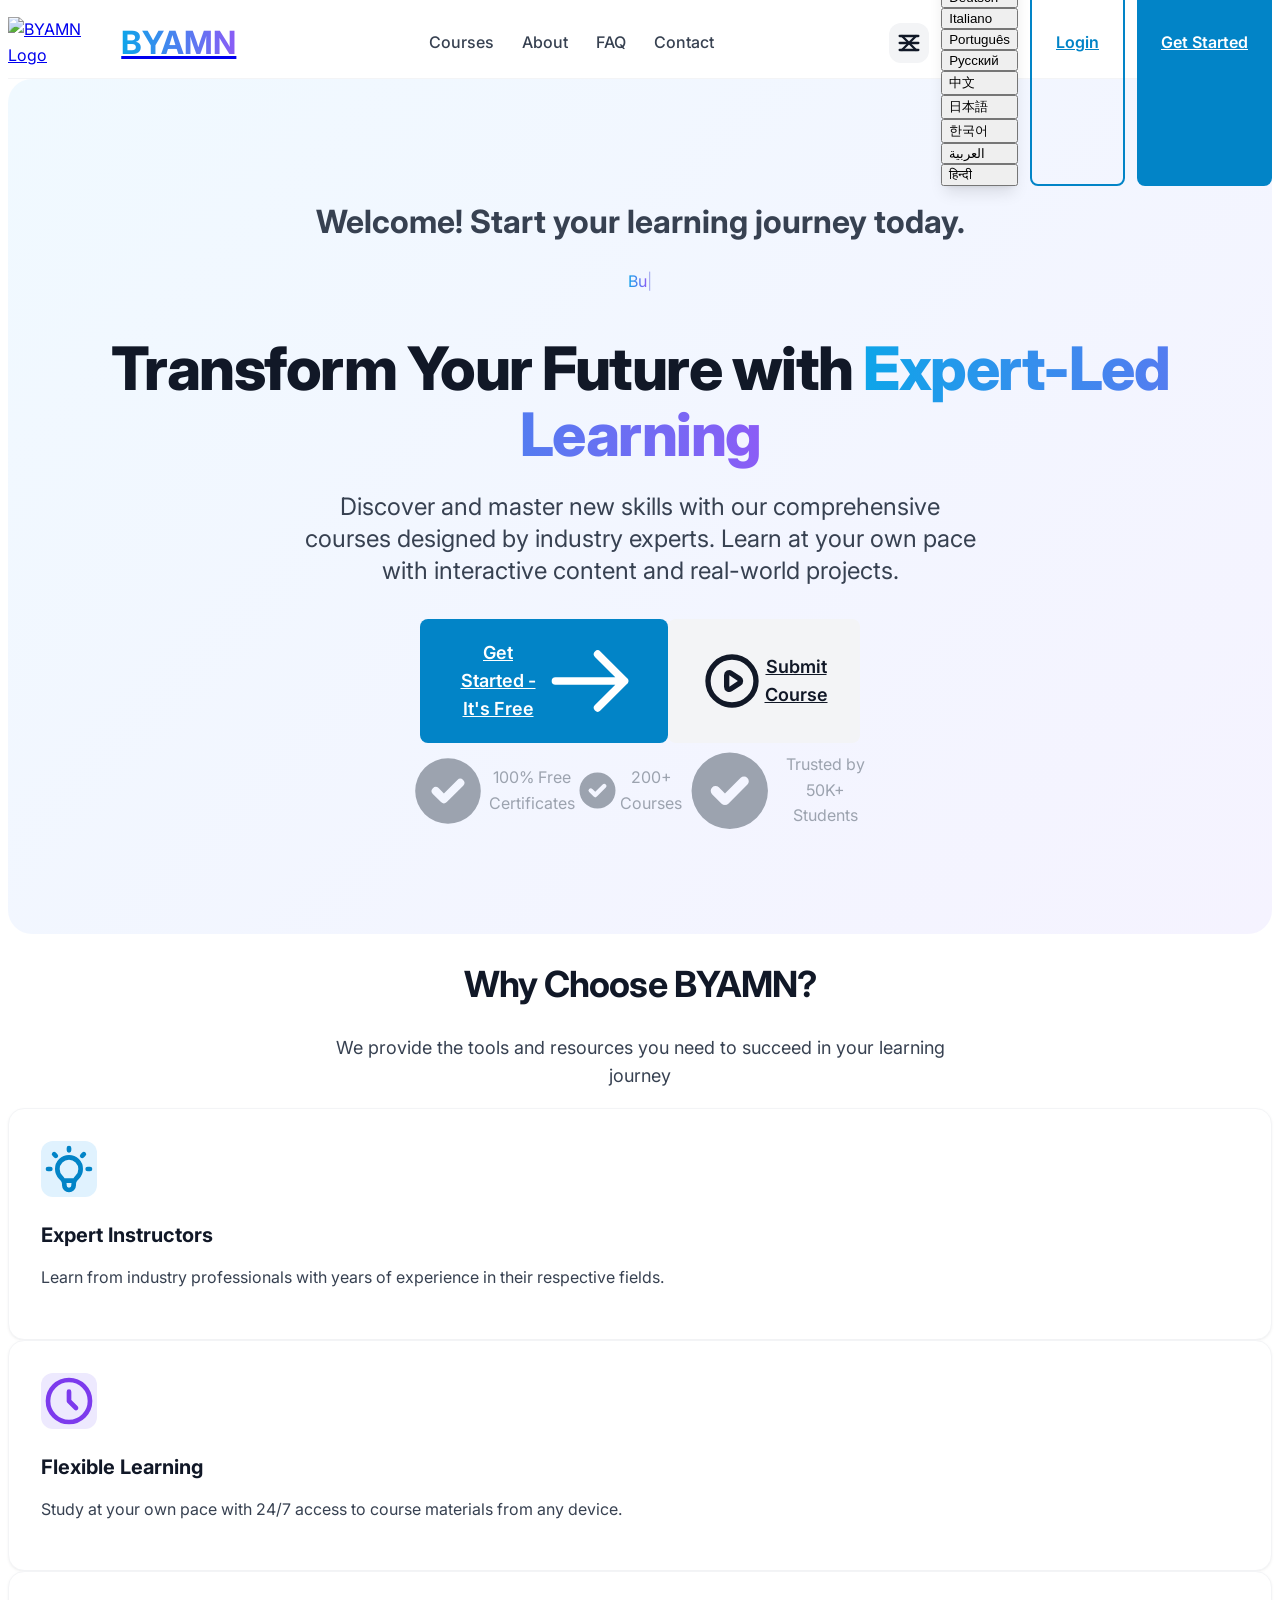
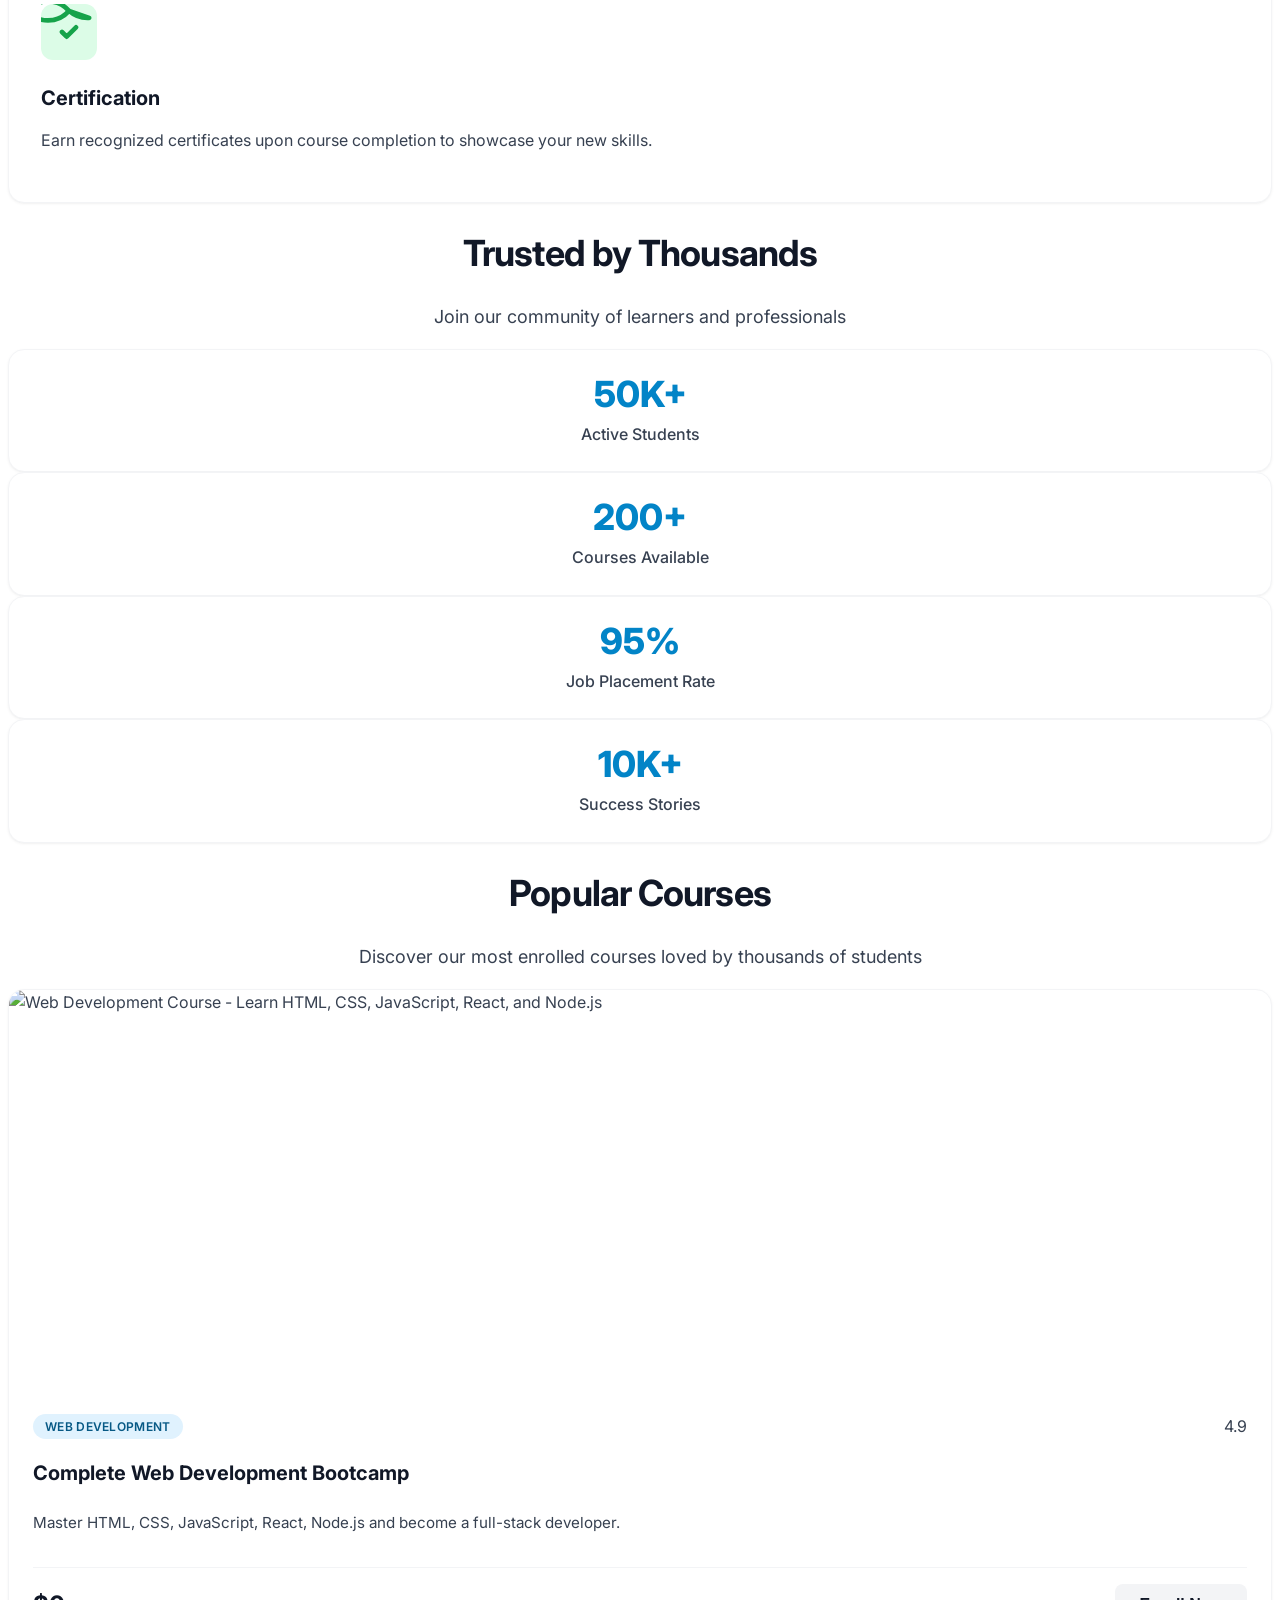
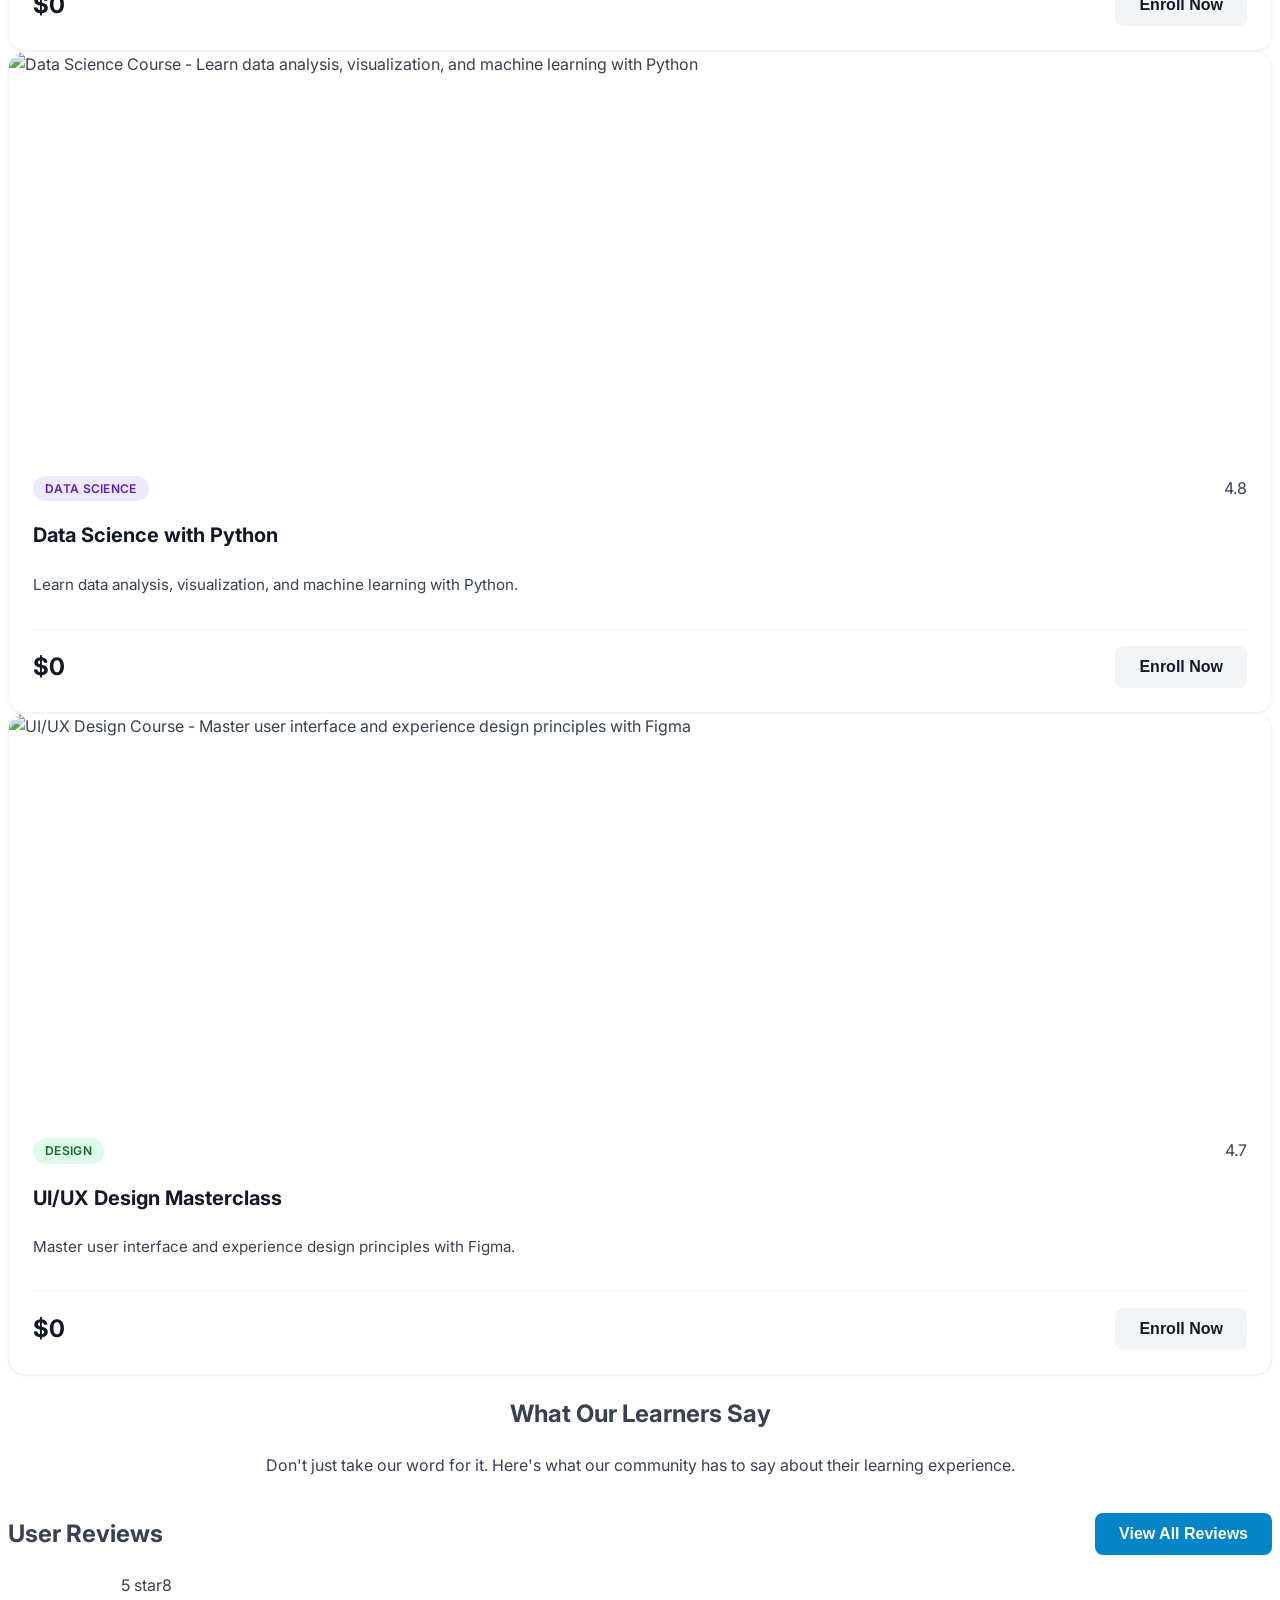
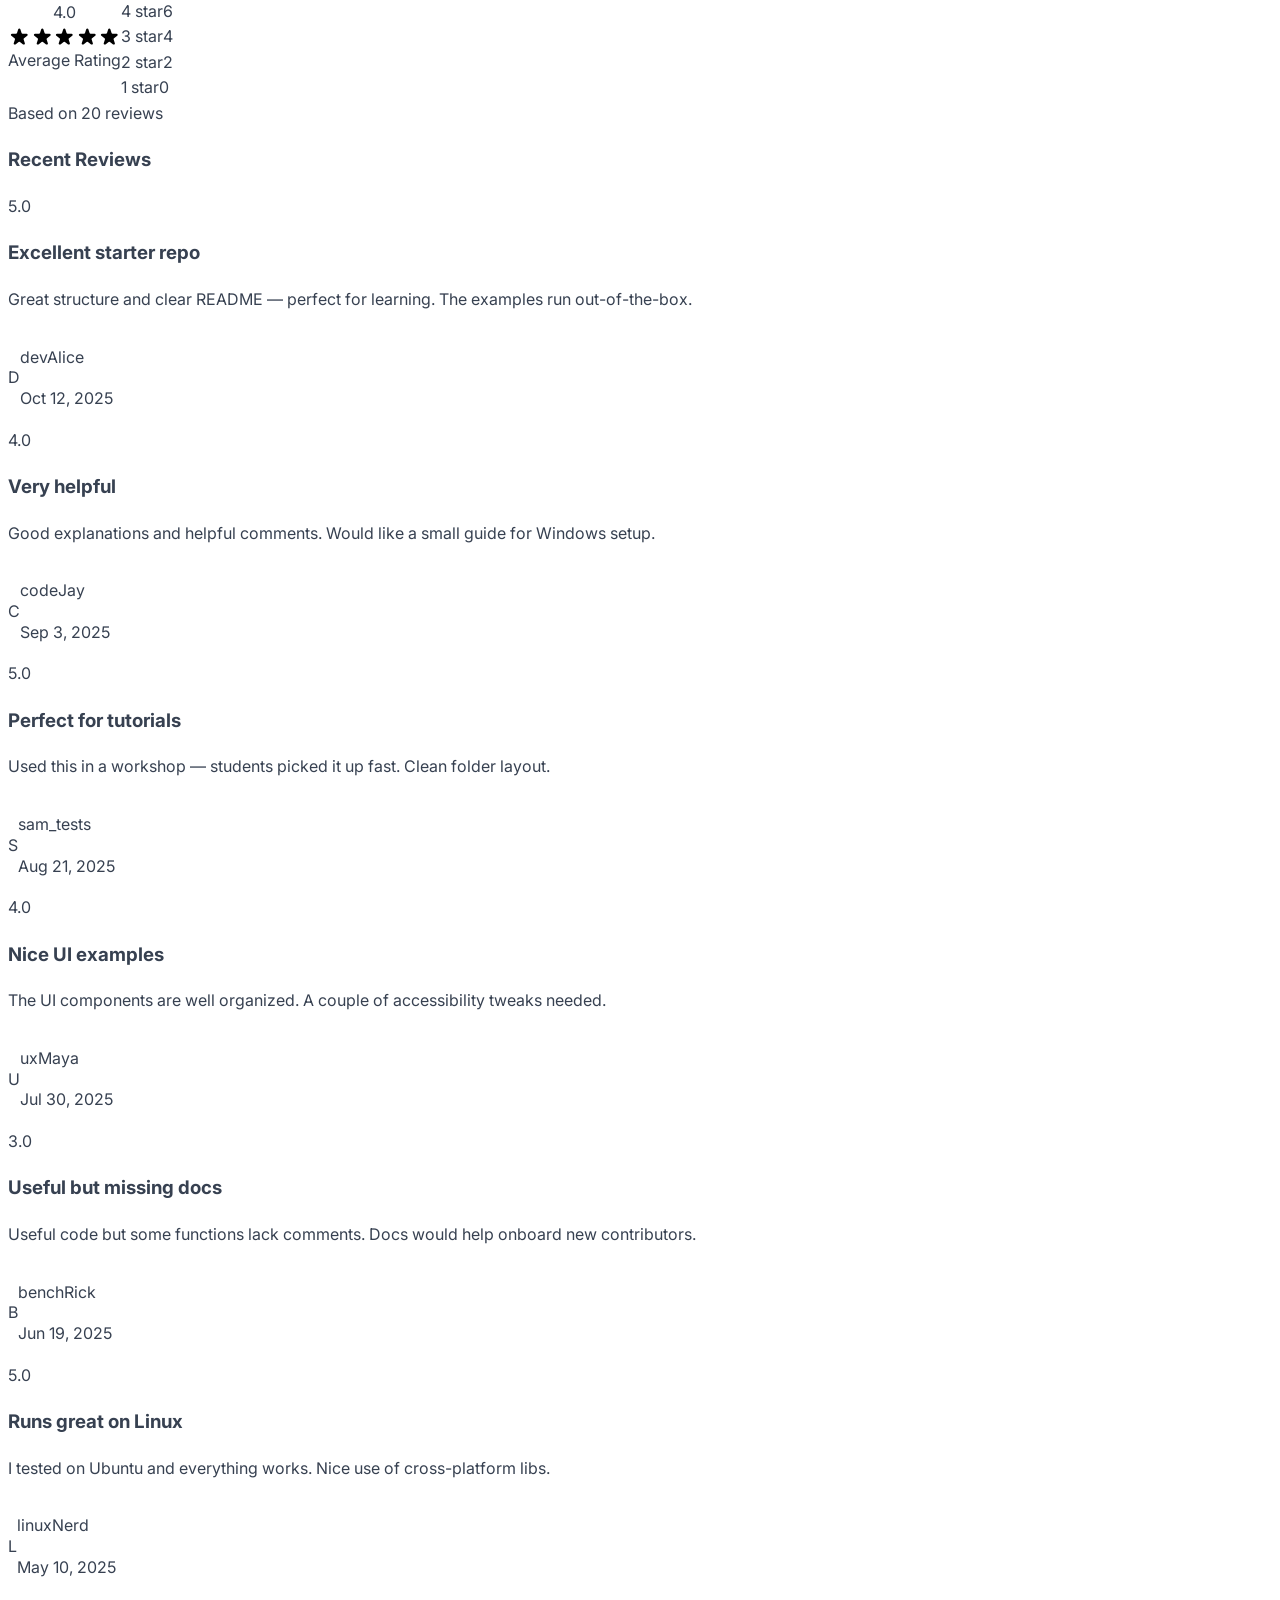
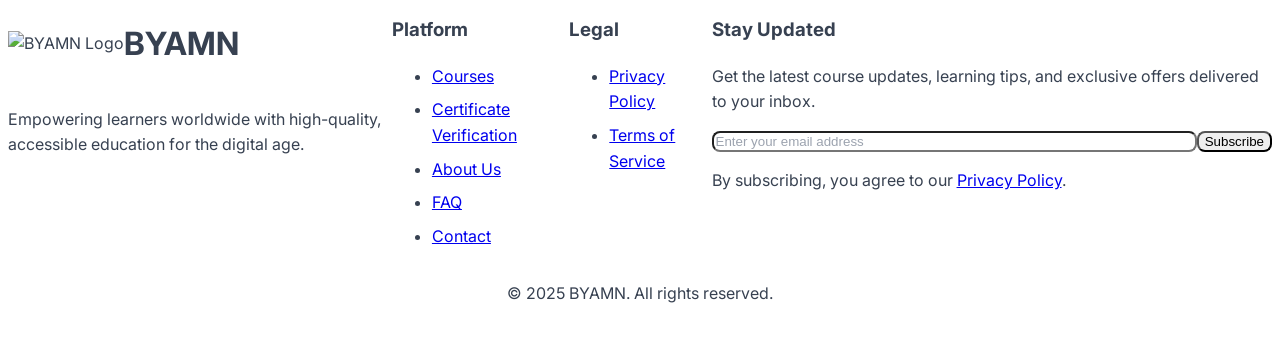
==== commit ef3e68f2: "add language and locale auto-detection" ====
--- a/index.html
+++ b/index.html
@@ -7,7 +7,7 @@
       content="GZtBAvTfSmH4MlTuaTtLqPZqYcMHYvVSrBVphhj3DAw"
     />
     <meta name="viewport" content="width=device-width, initial-scale=1.0" />
-    <title>BYAMN: Free Courses</title>
+    <title>BYAMN: Free Courses & Verified Certificates</title>
     <meta
       name="description"
       content="Discover BYAMN's mission to transform YouTube learning into verified achievement. Free certificates, progress tracking, and 200+ expert-led courses for career advancement."
@@ -73,11 +73,11 @@
     <link href="https://unpkg.com/aos@2.3.1/dist/aos.css" rel="stylesheet" />
 
     <!-- Firebase SDK - Using compat versions without type="module" -->
-    <script src="https://www.gstatic.com/firebasejs/10.7.1/firebase-app-compat.js"></script>
-    <script src="https://www.gstatic.com/firebasejs/10.7.1/firebase-analytics-compat.js"></script>
-    <script src="https://www.gstatic.com/firebasejs/10.7.1/firebase-auth-compat.js"></script>
-    <script src="https://www.gstatic.com/firebasejs/10.7.1/firebase-firestore-compat.js"></script>
-    <script src="https://www.gstatic.com/firebasejs/10.7.1/firebase-database-compat.js"></script>
+    <script src="https://www.gstatic.com/firebasejs/9.23.0/firebase-app-compat.js"></script>
+    <script src="https://www.gstatic.com/firebasejs/9.23.0/firebase-analytics-compat.js"></script>
+    <script src="https://www.gstatic.com/firebasejs/9.23.0/firebase-auth-compat.js"></script>
+    <script src="https://www.gstatic.com/firebasejs/9.23.0/firebase-firestore-compat.js"></script>
+    <script src="https://www.gstatic.com/firebasejs/9.23.0/firebase-database-compat.js"></script>
 
     <!-- Firebase configuration -->
     <script type="module" src="./assets/js/firebase.js"></script>
@@ -203,21 +203,6 @@
           opacity: 0;
         }
       }
-      
-      /* Loading spinner */
-      .loading-spinner {
-        width: 40px;
-        height: 40px;
-        border: 4px solid #e5e7eb;
-        border-top: 4px solid #6366f1;
-        border-radius: 50%;
-        animation: spin 1s linear infinite;
-      }
-      
-      @keyframes spin {
-        0% { transform: rotate(0deg); }
-        100% { transform: rotate(360deg); }
-      }
     </style>
   </head>
 
@@ -294,8 +279,8 @@
 
             <!-- User-specific actions - shown only on desktop -->
             <div id="user-actions-desktop" class="hidden md:flex space-x-3">
-              <a href="./auth/login.html" id="login-btn" class="btn btn-outline"> Login </a>
-              <a href="./auth/register.html" id="signup-btn" class="btn btn-primary">
+              <a href="./auth/login.html" class="btn btn-outline"> Login </a>
+              <a href="./auth/register.html" class="btn btn-primary">
                 Get Started
               </a>
             </div>
@@ -356,6 +341,13 @@
         ></div>
 
         <div data-aos="zoom-in" class="relative z-10">
+          <!-- Welcome Message in User's Language -->
+          <div class="text-center mb-8">
+            <h1 id="welcome-message" class="text-3xl md:text-4xl lg:text-5xl font-bold text-gray-900 dark:text-white mb-4">
+              <!-- Welcome message will be automatically inserted here -->
+            </h1>
+          </div>
+          
           <div class="flex justify-center items-center mb-6">
             <span
               class="text-4xl md:text-5xl lg:text-6xl text-gradient-primary"
@@ -605,11 +597,115 @@
           </p>
         </div>
 
-        <div id="popular-courses-container" data-aos="fade-up" class="grid grid-cols-1 md:grid-cols-3 gap-8">
-          <!-- Courses will be loaded dynamically from Firebase -->
-          <div class="col-span-full text-center py-12">
-            <div class="loading-spinner mx-auto"></div>
-            <p class="mt-4 text-gray-600">Loading popular courses...</p>
+        <div data-aos="fade-up" class="grid grid-cols-1 md:grid-cols-3 gap-8">
+          <!-- Course 1 -->
+          <div class="course-card">
+            <div class="h-48 bg-neutral-200 flex items-center justify-center">
+              <img
+                src="https://images.unsplash.com/photo-1555066931-4365d14bab8c?ixlib=rb-4.0.3&ixid=M3wxMjA3fDB8MHxwaG90by1wYWdlfHx8fGVufDB8fHx8fA%3D%3D&auto=format&fit=crop&w=600&q=80"
+                alt="Web Development Course - Learn HTML, CSS, JavaScript, React, and Node.js"
+                class="w-full h-full object-cover"
+                width="600"
+                height="400"
+                loading="lazy"
+              />
+            </div>
+            <div class="course-card-content">
+              <div class="flex justify-between items-start mb-3">
+                <span class="badge badge-primary"> Web Development </span>
+                <div class="flex items-center text-amber-500">
+                  <svg class="h-5 w-5" fill="currentColor" viewBox="0 0 20 20">
+                    <path
+                      d="M9.049 2.927c.3-.921 1.603-.921 1.902 0l1.07 3.292a1 1 0 00.95.69h3.462c.969 0 1.371 1.24.588 1.81l-2.8 2.034a1 1 0 00-.364 1.118l1.07 3.292c.3.921-.755 1.688-1.54 1.118l-2.8-2.034a1 1 0 00-1.175 0l-2.8 2.034c-.784.57-1.838-.197-1.539-1.118l1.07-3.292a1 1 0 00-.364-1.118L2.98 8.72c-.783-.57-.38-1.81.588-1.81h3.461a1 1 0 00.951-.69l1.07-3.292z"
+                    />
+                  </svg>
+                  <span class="ml-1 text-theme-body">4.9</span>
+                </div>
+              </div>
+              <h3 class="course-card-title">
+                Complete Web Development Bootcamp
+              </h3>
+              <p class="course-card-description">
+                Master HTML, CSS, JavaScript, React, Node.js and become a
+                full-stack developer.
+              </p>
+              <div class="course-card-meta">
+                <span class="course-card-price">$0</span>
+                <button class="btn btn-secondary">Enroll Now</button>
+              </div>
+            </div>
+          </div>
+
+          <!-- Course 2 -->
+          <div class="course-card">
+            <div class="h-48 bg-neutral-200 flex items-center justify-center">
+              <img
+                src="https://images.unsplash.com/photo-1551288049-bebda4e38f71?ixlib=rb-4.0.3&ixid=M3wxMjA3fDB8MHxwaG90by1wYWdlfHx8fGVufDB8fHx8fA%3D%3D&auto=format&fit=crop&w=600&q=80"
+                alt="Data Science Course - Learn data analysis, visualization, and machine learning with Python"
+                class="w-full h-full object-cover"
+                width="600"
+                height="400"
+                loading="lazy"
+              />
+            </div>
+            <div class="course-card-content">
+              <div class="flex justify-between items-start mb-3">
+                <span class="badge badge-secondary"> Data Science </span>
+                <div class="flex items-center text-amber-500">
+                  <svg class="h-5 w-5" fill="currentColor" viewBox="0 0 20 20">
+                    <path
+                      d="M9.049 2.927c.3-.921 1.603-.921 1.902 0l1.07 3.292a1 1 0 00.95.69h3.462c.969 0 1.371 1.24.588 1.81l-2.8 2.034a1 1 0 00-.364 1.118l1.07 3.292c.3.921-.755 1.688-1.54 1.118l-2.8-2.034a1 1 0 00-1.175 0l-2.8 2.034c-.784.57-1.838-.197-1.539-1.118l1.07-3.292a1 1 0 00-.364-1.118L2.98 8.72c-.783-.57-.38-1.81.588-1.81h3.461a1 1 0 00.951-.69l1.07-3.292z"
+                    />
+                  </svg>
+                  <span class="ml-1 text-theme-body">4.8</span>
+                </div>
+              </div>
+              <h3 class="course-card-title">Data Science with Python</h3>
+              <p class="course-card-description">
+                Learn data analysis, visualization, and machine learning with
+                Python.
+              </p>
+              <div class="course-card-meta">
+                <span class="course-card-price">$0</span>
+                <button class="btn btn-secondary">Enroll Now</button>
+              </div>
+            </div>
+          </div>
+
+          <!-- Course 3 -->
+          <div class="course-card">
+            <div class="h-48 bg-neutral-200 flex items-center justify-center">
+              <img
+                src="https://images.unsplash.com/photo-1558655146-d09347e92766?ixlib=rb-4.0.3&ixid=M3wxMjA3fDB8MHxwaG90by1wYWdlfHx8fGVufDB8fHx8fA%3D%3D&auto=format&fit=crop&w=600&q=80"
+                alt="UI/UX Design Course - Master user interface and experience design principles with Figma"
+                class="w-full h-full object-cover"
+                width="600"
+                height="400"
+                loading="lazy"
+              />
+            </div>
+            <div class="course-card-content">
+              <div class="flex justify-between items-start mb-3">
+                <span class="badge badge-success"> Design </span>
+                <div class="flex items-center text-amber-500">
+                  <svg class="h-5 w-5" fill="currentColor" viewBox="0 0 20 20">
+                    <path
+                      d="M9.049 2.927c.3-.921 1.603-.921 1.902 0l1.07 3.292a1 1 0 00.95.69h3.462c.969 0 1.371 1.24.588 1.81l-2.8 2.034a1 1 0 00-.364 1.118l1.07 3.292c.3.921-.755 1.688-1.54 1.118l-2.8-2.034a1 1 0 00-1.175 0l-2.8 2.034c-.784.57-1.838-.197-1.539-1.118l1.07-3.292a1 1 0 00-.364-1.118L2.98 8.72c-.783-.57-.38-1.81.588-1.81h3.461a1 1 0 00.951-.69l1.07-3.292z"
+                    />
+                  </svg>
+                  <span class="ml-1 text-theme-body">4.7</span>
+                </div>
+              </div>
+              <h3 class="course-card-title">UI/UX Design Masterclass</h3>
+              <p class="course-card-description">
+                Master user interface and experience design principles with
+                Figma.
+              </p>
+              <div class="course-card-meta">
+                <span class="course-card-price">$0</span>
+                <button class="btn btn-secondary">Enroll Now</button>
+              </div>
+            </div>
           </div>
         </div>
       </div>
@@ -645,7 +741,7 @@
       <div id="reviews-summary" class="mb-12"></div>
     </section>
 
-    <!-- START BYAMN FOOTER -->
+    <!-- Footer -->
     <footer
       data-aos-duration="1000"
       class="bg-neutral-900 text-white mt-24 fade-in"
@@ -654,153 +750,173 @@
         data-aos="fade-up"
         class="max-w-7xl mx-auto px-4 sm:px-6 lg:px-8 py-12"
       >
-        <div class="grid grid-cols-1 sm:grid-cols-2 md:grid-cols-3 gap-8 items-start px-8">
+        <div
+          class="grid grid-cols-1 sm:grid-cols-2 md:grid-cols-2 lg:flex lg:gap-10 items-start px-8"
+        >
           <!-- BRAND -->
-          <div class="lg:w-auto md:mr-6 lg:mr-10 mb-6 lg:mb-0">
+          <div class="lg:w-auto md:mr-6 lg:mr-10 mb-10 lg:mb-0">
             <div class="flex items-center mb-4">
               <div class="flex-shrink-0 h-10 w-10">
-                <img src="./logo.png" alt="BYAMN Logo" class="h-full w-full object-contain" />
+                <img
+                  src="./logo.png"
+                  alt="BYAMN Logo"
+                  class="h-full w-full object-contain"
+                />
               </div>
-              <h1 class="ml-3 font-bold bg-gradient-to-r from-indigo-600 to-purple-600 bg-clip-text text-transparent text-2xl">BYAMN</h1>
+              <h1
+                class="ml-3 font-bold bg-gradient-to-r from-indigo-600 to-purple-600 bg-clip-text text-transparent text-2xl"
+              >
+                BYAMN
+              </h1>
             </div>
 
             <p class="text-neutral-300 max-w-md">
-              Empowering learners worldwide with high-quality, accessible education for the digital age.
+              Empowering learners worldwide with high-quality, accessible
+              education for the digital age.
             </p>
-
-            <p class="text-sm text-zinc-400 mt-3">Made with <span aria-hidden>❤️</span> by Contributors</p>
           </div>
 
           <!-- PLATFORM -->
-          <div>
+          <div class="lg:w-40 mb-10 lg:mb-0">
             <h3 class="text-white text-lg font-semibold mb-4">Platform</h3>
-            <ul class="space-y-2 text-neutral-300">
-              <li><a href="./courses.html" class="hover:text-purple-400 transition-colors">Courses</a></li>
-              <li><a href="verification.html" class="hover:text-purple-400 transition-colors">Certificate Verification</a></li>
-              <li><a href="./about.html" class="hover:text-purple-400 transition-colors">About Us</a></li>
-              <li><a href="./faq.html" class="hover:text-purple-400 transition-colors">FAQ</a></li>
-              <li><a href="./contact.html" class="hover:text-purple-400 transition-colors">Contact</a></li>
+            <ul class="space-y-2 text-neutral-300 whitespace-nowrap">
+              <li>
+                <a href="./courses.html" class="hover:text-white transition"
+                  >Courses</a
+                >
+              </li>
+              <li>
+                <a href="verification.html" class="hover:text-white transition"
+                  >Certificate Verification</a
+                >
+              </li>
+              <li>
+                <a href="./about.html" class="hover:text-white transition"
+                  >About Us</a
+                >
+              </li>
+              <li>
+                <a href="./faq.html" class="hover:text-white transition">FAQ</a>
+              </li>
+              <li>
+                <a href="./contact.html" class="hover:text-white transition"
+                  >Contact</a
+                >
+              </li>
             </ul>
           </div>
 
-          <!-- NEWSLETTER & SOCIAL -->
-          <div class="md:col-span-1">
-            <h3 class="text-white text-xl font-semibold mb-3">Stay Updated</h3>
-            <p class="text-neutral-300 text-sm mb-4">
-              Get the latest course updates, learning tips, and exclusive offers delivered to your inbox.
-            </p>
-
-            <!-- Inline subscribe form -->
-            <form id="byamn-subscribe-form" class="flex gap-3 items-center" onsubmit="return false;">
-              <label for="byamn-email" class="sr-only">Enter your email</label>
-              <input
-                id="byamn-email"
-                type="email"
-                required
-                placeholder="Enter your email address"
-                class="flex-1 min-w-0 bg-neutral-800 text-zinc-100 placeholder:text-zinc-500 border border-neutral-700 rounded-md px-4 py-2 focus:outline-none focus:ring-2 focus:ring-purple-500 transition"
-              />
-              <button
-                type="submit"
-                id="byamn-subscribe-btn"
-                class="inline-flex items-center gap-2 px-4 py-2 rounded-md bg-purple-600 text-white hover:bg-purple-500 focus:ring-2 focus:ring-purple-400 transition"
-              >
-                Subscribe
-              </button>
-            </form>
-
-            <p class="text-xs text-zinc-500 mt-2">By subscribing, you agree to our <a href="./privacy.html" class="hover:text-purple-400 underline">Privacy Policy</a>.</p>
-
-            <!-- Social icons -->
-            <div class="flex items-center gap-4 mt-6">
-              <a href="https://github.com/DYHARDx/BYAMN-Learning" target="_blank" rel="noopener noreferrer" class="p-2 rounded-full hover:text-purple-400 transition-colors" aria-label="GitHub">
-                <!-- GitHub SVG -->
-                <svg class="w-6 h-6" viewBox="0 0 24 24" fill="currentColor" aria-hidden="true">
-                  <path d="M12 0C5.37 0 0 5.37 0 12c0 5.3 3.438 9.8 8.205 11.387.6.11.82-.26.82-.577 0-.285-.01-1.04-.015-2.04-3.338.726-4.042-1.61-4.042-1.61-.546-1.387-1.333-1.757-1.333-1.757-1.09-.745.083-.73.083-.73 1.205.085 1.838 1.238 1.838 1.238 1.07 1.834 2.807 1.304 3.492.997.108-.775.418-1.305.76-1.605-2.665-.305-5.467-1.333-5.467-5.93 0-1.31.468-2.38 1.235-3.22-.124-.303-.535-1.525.117-3.176 0 0 1.008-.322 3.3 1.23a11.52 11.52 0 0 1 3.003-.404c1.018.005 2.044.138 3.003.404 2.29-1.552 3.295-1.23 3.295-1.23.654 1.651.243 2.873.12 3.176.77.84 1.235 1.91 1.235 3.22 0 4.61-2.807 5.62-5.48 5.92.43.372.81 1.103.81 2.223 0 1.606-.015 2.9-.015 3.293 0 .32.216.694.825.576C20.565 21.796 24 17.295 24 12c0-6.63-5.37-12-12-12z"/>
-                </svg>
-              </a>
-
-              <a href="https://x.com/yourusername" target="_blank" rel="noopener noreferrer" class="p-2 rounded-full hover:text-purple-400 transition-colors" aria-label="X (Twitter)">
-                <svg class="w-6 h-6" viewBox="0 0 24 24" fill="currentColor" aria-hidden="true">
-                  <path d="M23 3a10.9 10.9 0 0 1-3.14 1.53A4.48 4.48 0 0 0 22.43 1s-1.9.97-3.86 1.3A4.48 4.48 0 0 0 12.5 6.03V7.5A12.94 12.94 0 0 1 3 4.8s-4 9 5 13a13 13 0 0 1-7 2c9 5 20 0 20-11.5V4a7 7 0 0 0 .5-1Z"/>
-                </svg>
-              </a>
-
-              <a href="https://linkedin.com/in/yourprofile" target="_blank" rel="noopener noreferrer" class="p-2 rounded-full hover:text-purple-400 transition-colors" aria-label="LinkedIn">
-                <svg class="w-6 h-6" viewBox="0 0 24 24" fill="currentColor" aria-hidden="true">
-                  <path d="M4.98 3.5C4.98 4.88 3.88 6 2.5 6S0 4.88 0 3.5 1.12 1 2.5 1 4.98 2.12 4.98 3.5zM.5 8h4V24h-4V8zm7.5 0h3.8v2.2h.1c.5-.95 1.7-2 3.5-2 3.7 0 4.4 2.4 4.4 5.5V24h-4v-7.5c0-1.8 0-4.1-2.5-4.1-2.5 0-2.9 2-2.9 4v7.6H8V8z"/>
-                </svg>
-              </a>
+          <!-- LEGAL -->
+          <div class="lg:w-40 mb-10 lg:mb-0">
+            <h3 class="text-white text-lg font-semibold mb-4">Legal</h3>
+            <ul class="space-y-2 text-neutral-300 whitespace-nowrap">
+              <li>
+                <a href="./privacy.html" class="hover:text-white transition"
+                  >Privacy Policy</a
+                >
+              </li>
+              <li>
+                <a href="./terms.html" class="hover:text-white transition"
+                  >Terms of Service</a
+                >
+              </li>
+            </ul>
+          </div>
+
+          <!-- NEWSLETTER (large width) -->
+
+          <div class="md:col-span-1 gap-4">
+            <div
+              class="bg-neutral-800 p-6 rounded-xl w-full md:w-full lg:w-[90%] xl:w-[80%] 2xl:w-[75%]"
+            >
+              <h3 class="text-white text-xl font-semibold mb-4">
+                Stay Updated
+              </h3>
+              <p class="text-neutral-300 text-sm mb-4">
+                Get the latest course updates, learning tips, and exclusive
+                offers delivered to your inbox.
+              </p>
+
+              <div class="flex items-center gap-3 flex-wrap">
+                <input
+                  type="email"
+                  placeholder="Enter your email address"
+                  class="flex-1 px-4 py-2  w-full md:w-full  bg-neutral-700 border border-neutral-600 rounded-lg text-white placeholder-neutral-400 focus:ring-2 focus:ring-primary-500"
+                />
+
+                <button
+                  class="bg-purple-600 hover:bg-purple-700 px-5 py-2 rounded-lg text-white whitespace-nowrap"
+                >
+                  Subscribe
+                </button>
+              </div>
+
+              <p class="mt-3 text-xs text-gray-400">
+                By subscribing, you agree to our
+                <a class="underline" href="#">Privacy Policy</a>.
+              </p>
             </div>
           </div>
         </div>
 
-        <!-- bottom row -->
-        <div class="border-t border-neutral-800 mt-12 pt-8 flex flex-col md:flex-row justify-between items-center gap-4">
-          <p class="text-sm text-zinc-300">© <span id="byamn-year"></span> BYAMN. All rights reserved.</p>
-
-          <div class="text-sm text-zinc-400 space-x-4">
-            <a href="./privacy.html" class="hover:text-purple-400 transition-colors">Privacy</a>
-            <a href="./terms.html" class="hover:text-purple-400 transition-colors">Terms</a>
-            <a href="https://github.com/DYHARDx/BYAMN-Learning/graphs/contributors" target="_blank" class="hover:text-purple-400 transition-colors">Contributors</a>
+        <div
+          class="border-t border-neutral-800 mt-12 pt-8 flex flex-col md:flex-row justify-between items-center"
+        >
+          <p class="text-neutral-300">© 2025 BYAMN. All rights reserved.</p>
+          <div class="flex space-x-6 mt-4 md:mt-0">
+            <a
+              href="#"
+              class="text-neutral-300 hover:text-white transition-colors duration-200 transform hover:scale-110"
+            >
+              <span class="sr-only">Facebook</span>
+              <svg
+                class="h-6 w-6"
+                fill="currentColor"
+                viewBox="0 0 24 24"
+                aria-hidden="true"
+              >
+                <path
+                  fill-rule="evenodd"
+                  d="M22 12c0-5.523-4.477-10-10-10S2 6.477 2 12c0 4.991 3.657 9.128 8.438 9.878v-6.987h-2.54V12h2.54V9.797c0-2.506 1.492-3.89 3.777-3.89 1.094 0 2.238.195 2.238.195v2.46h-1.26c-1.243 0-1.63.771-1.63 1.562V12h2.773l-.443 2.89h-2.33v6.988C18.343 21.128 22 16.991 22 12z"
+                  clip-rule="evenodd"
+                ></path>
+              </svg>
+            </a>
+            <a
+              href="#"
+              class="text-neutral-300 hover:text-white transition-colors duration-200 transform hover:scale-110"
+            >
+              <span class="sr-only">X (Twitter)</span> <svg
+                class="h-6 w-6"
+                fill="currentColor"
+                viewBox="0 0 512 512"
+                aria-hidden="true"
+              >
+                <path d="M389.2 48h70.6L305.6 224.2 487 464H345L233.7 318.6 106.5 464H35.8L200.7 275.5 26.8 48H172.4L272.9 180.9 389.2 48zM364.4 421.8h39.1L151.1 88h-42L364.4 421.8z"/>
+              </svg>
+            </a>
+            <a
+              href="#"
+              class="text-neutral-300 hover:text-white transition-colors duration-200 transform hover:scale-110"
+            >
+              <span class="sr-only">LinkedIn</span>
+              <svg
+                class="h-6 w-6"
+                fill="currentColor"
+                viewBox="0 0 24 24"
+                aria-hidden="true"
+              >
+                <path
+                  fill-rule="evenodd"
+                  d="M19 0h-14c-2.761 0-5 2.239-5 5v14c0 2.761 2.239 5 5 5h14c2.762 0 5-2.239 5-5v-14c0-2.761-2.238-5-5-5zm-11 19h-3v-11h3v11zm-1.5-12.268c-.966 0-1.75-.79-1.75-1.764s.784-1.764 1.75-1.764 1.75.79 1.75 1.764-.783 1.764-1.75 1.764zm13.5 12.268h-3v-5.604c0-3.368-4-3.113-4 0v5.604h-3v-11h3v1.765c1.396-2.586 7-2.777 7 2.476v6.759z"
+                  clip-rule="evenodd"
+                ></path>
+              </svg>
+            </a>
           </div>
         </div>
       </div>
     </footer>
-
-    <!-- Tiny script: dynamic year + subscribe handler -->
-    <script>
-      // Dynamic copyright year
-      (function setByamnYear(){
-        const el = document.getElementById('byamn-year');
-        if(el) el.textContent = new Date().getFullYear();
-      })();
-
-      // Subscribe handler: will call a global subscribe function if your newsletter-subscribe.js exposes one,
-      // otherwise runs a minimal simulated flow.
-      (function wireSubscribe(){
-        const form = document.getElementById('byamn-subscribe-form');
-        const input = document.getElementById('byamn-email');
-        const btn = document.getElementById('byamn-subscribe-btn');
-        if(!form || !input || !btn) return;
-
-        form.addEventListener('submit', async function (e) {
-          e.preventDefault();
-          const email = input.value.trim();
-          if(!email) {
-            alert('Please enter a valid email.');
-            return;
-          }
-
-          // disable UI while processing
-          input.disabled = true;
-          btn.disabled = true;
-
-          try {
-            // If your project exposes `subscribeNewsletter(email)` (in newsletter-subscribe.js), use it.
-            if(typeof window.subscribeNewsletter === 'function') {
-              await window.subscribeNewsletter(email);
-              alert('Thanks! You are subscribed — we will keep you updated.');
-            } else {
-              // fallback: simulate success (replace with your real API call)
-              await new Promise(resolve => setTimeout(resolve, 700));
-              alert('Thanks! You are subscribed — we will keep you updated.');
-            }
-            input.value = '';
-          } catch (err) {
-            console.error(err);
-            alert('Sorry — something went wrong. Try again later.');
-          } finally {
-            input.disabled = false;
-            btn.disabled = false;
-          }
-        });
-
-        // allow pressing the button without enter to submit
-        btn.addEventListener('click', () => form.dispatchEvent(new Event('submit', {cancelable: true, bubbles: true})));
-      })();
-    </script>
-    <!-- END BYAMN FOOTER -->
 
     <!-- Initialize AOS -->
     <script>
@@ -810,271 +926,407 @@
       });
     </script>
 
-    <!-- Main JavaScript -->
-    <script type="module" src="./assets/js/auth-state.js"></script>
-    <script src="./assets/js/main.js"></script>
-
-    <!-- Reviews System -->
-    <script src="./assets/js/reviews.js"></script>
-
-    <!-- Newsletter JavaScript -->
-    <script type="module" src="./assets/js/newsletter-subscribe.js"></script>
-
-    <!-- Popular Courses Script -->
+    <!-- Main JavaScript with Language Detection -->
     <script>
-      // Function to load popular courses from Firebase
-      async function loadPopularCourses() {
-        const coursesContainer = document.getElementById('popular-courses-container');
+      // Language Detection System
+      class LanguageDetector {
+        constructor() {
+          this.supportedLanguages = {
+            'en': 'English',
+            'es': 'Español',
+            'fr': 'Français',
+            'de': 'Deutsch',
+            'it': 'Italiano',
+            'pt': 'Português',
+            'ru': 'Русский',
+            'zh': '中文',
+            'ja': '日本語',
+            'ko': '한국어',
+            'ar': 'العربية',
+            'hi': 'हिन्दी'
+          };
+          
+          this.welcomeMessages = {
+            'en': 'Welcome! Start your learning journey today.',
+            'es': '¡Bienvenido! Comienza tu viaje de aprendizaje hoy.',
+            'fr': 'Bienvenue ! Commencez votre parcours d\'apprentissage aujourd\'hui.',
+            'de': 'Willkommen! Beginnen Sie heute Ihre Lernreise.',
+            'it': 'Benvenuto! Inizia il tuo percorso di apprendimento oggi.',
+            'pt': 'Bem-vindo! Comece sua jornada de aprendizado hoje.',
+            'ru': 'Добро пожаловать! Начните свое учебное путешествие сегодня.',
+            'zh': '欢迎！今天就开始您的学习之旅。',
+            'ja': 'ようこそ！今日から学習の旅を始めましょう。',
+            'ko': '환영합니다! 오늘부터 학습 여정을 시작하세요.',
+            'ar': 'مرحبًا! ابدأ رحلة التعلم الخاصة بك اليوم.',
+            'hi': 'स्वागत है! आज ही अपनी सीखने की यात्रा शुरू करें।'
+          };
+          
+          this.defaultLanguage = 'en';
+          this.currentLanguage = this.detectLanguage();
+        }
         
-        // Show loading state
-        coursesContainer.innerHTML = `
-          <div class="col-span-full text-center py-12">
-            <div class="loading-spinner mx-auto"></div>
-            <p class="mt-4 text-gray-600">Loading popular courses...</p>
-          </div>
-        `;
+        // Auto-detect browser language
+        detectLanguage() {
+          let browserLang = navigator.language || navigator.userLanguage;
+          
+          // Extract language code (e.g., "en-US" -> "en")
+          if (browserLang && browserLang.includes('-')) {
+            browserLang = browserLang.split('-')[0];
+          }
+          
+          // Check if detected language is supported
+          if (browserLang && this.supportedLanguages[browserLang]) {
+            return browserLang;
+          }
+          
+          // Check for language variations
+          if (browserLang === 'zh-CN' || browserLang === 'zh-TW') {
+            return 'zh';
+          }
+          
+          return this.defaultLanguage;
+        }
         
-        try {
-          // Check if Firebase services are available
-          if (typeof firebaseServices === 'undefined') {
-            console.log('Firebase services not available yet, waiting...');
-            throw new Error('Firebase services not available');
-          }
-          
-          // Wait a bit more for full initialization
-          await new Promise(resolve => setTimeout(resolve, 200));
-          
-          if (!firebaseServices.rtdb) {
-            console.log('Firebase RTDB not available yet, waiting...');
-            throw new Error('Firebase RTDB not available');
-          }
-          
-          console.log('Firebase services available, fetching courses...');
-          
-          // Fetch courses from Firebase
-          const courses = await firebaseServices.getCourses();
-          console.log('Courses fetched:', courses);
-          
-          // Sort courses by enrollment count (descending) and take top 3
-          const popularCourses = courses
-            .sort((a, b) => (b.enrollmentCount || 0) - (a.enrollmentCount || 0))
-            .slice(0, 3);
-          
-          console.log('Popular courses:', popularCourses);
-          
-          // Render courses
-          if (popularCourses.length > 0) {
-            let coursesHTML = '';
+        // Get welcome message in user's language
+        getWelcomeMessage() {
+          return this.welcomeMessages[this.currentLanguage] || this.welcomeMessages[this.defaultLanguage];
+        }
+        
+        // Get all supported languages
+        getSupportedLanguages() {
+          return this.supportedLanguages;
+        }
+        
+        // Set language manually
+        setLanguage(langCode) {
+          if (this.supportedLanguages[langCode]) {
+            this.currentLanguage = langCode;
+            this.saveLanguagePreference();
+            this.applyLanguage();
+            return true;
+          }
+          return false;
+        }
+        
+        // Save language preference to localStorage
+        saveLanguagePreference() {
+          try {
+            localStorage.setItem('preferredLanguage', this.currentLanguage);
+          } catch (e) {
+            console.warn('Could not save language preference:', e);
+          }
+        }
+        
+        // Load saved language preference
+        loadLanguagePreference() {
+          try {
+            const savedLang = localStorage.getItem('preferredLanguage');
+            if (savedLang && this.supportedLanguages[savedLang]) {
+              this.currentLanguage = savedLang;
+              return true;
+            }
+          } catch (e) {
+            console.warn('Could not load language preference:', e);
+          }
+          return false;
+        }
+        
+        // Apply language to the page
+        applyLanguage() {
+          // Update welcome message if element exists
+          const welcomeElement = document.getElementById('welcome-message');
+          if (welcomeElement) {
+            welcomeElement.textContent = this.getWelcomeMessage();
+          }
+          
+          // Update page title based on language
+          this.updatePageTitle();
+          
+          // Dispatch event for other components to update
+          document.dispatchEvent(new CustomEvent('languageChanged', {
+            detail: { language: this.currentLanguage }
+          }));
+        }
+        
+        // Update page title based on language
+        updatePageTitle() {
+          const titles = {
+            'en': 'BYAMN: Free Courses & Verified Certificates',
+            'es': 'BYAMN: Cursos Gratuitos y Certificados Verificados',
+            'fr': 'BYAMN: Cours Gratuits et Certificats Vérifiés',
+            'de': 'BYAMN: Kostenlose Kurse und verifizierte Zertifikate',
+            'it': 'BYAMN: Corsi Gratuiti e Certificati Verificati',
+            'pt': 'BYAMN: Cursos Gratuitos e Certificados Verificados',
+            'ru': 'BYAMN: Бесплатные курсы и проверенные сертификаты',
+            'zh': 'BYAMN：免费课程和经过验证的证书',
+            'ja': 'BYAMN：無料コースと認定済み証明書',
+            'ko': 'BYAMN: 무료 강좌 및 인증된 수료증',
+            'ar': 'BYAMN: دورات مجانية وشهادات موثقة',
+            'hi': 'BYAMN: मुफ्त पाठ्यक्रम और सत्यापित प्रमाणपत्र'
+          };
+          
+          const title = titles[this.currentLanguage] || titles[this.defaultLanguage];
+          if (title && document.title) {
+            document.title = title;
+          }
+        }
+        
+        // Initialize language system
+        initialize() {
+          // Load saved preference first
+          const hasSavedPref = this.loadLanguagePreference();
+          
+          // If no saved preference, auto-detect
+          if (!hasSavedPref) {
+            this.currentLanguage = this.detectLanguage();
+          }
+          
+          // Apply language immediately
+          this.applyLanguage();
+          
+          // Create language selector if needed
+          this.createLanguageSelector();
+        }
+        
+        // Create language selector dropdown
+        createLanguageSelector() {
+          // Check if we already have a language selector
+          if (document.getElementById('language-selector')) {
+            return;
+          }
+          
+          // Look for user actions containers to add language selector
+          const userActionsDesktop = document.getElementById('user-actions-desktop');
+          const userActionsMobile = document.getElementById('user-actions-mobile');
+          
+          if (userActionsDesktop || userActionsMobile) {
+            // Create dropdown HTML
+            const dropdownHTML = `
+              <div class="relative group" id="language-selector">
+                <button class="flex items-center space-x-1 px-3 py-2 text-gray-700 hover:text-gray-900 dark:text-gray-300 dark:hover:text-white rounded-md hover:bg-gray-100 dark:hover:bg-gray-800">
+                  <svg class="w-5 h-5" fill="none" stroke="currentColor" viewBox="0 0 24 24">
+                    <path stroke-linecap="round" stroke-linejoin="round" stroke-width="2" d="M3 5h12M9 3v2m1.048 9.5A18.022 18.022 0 016.412 9m6.088 9h7M11 21l5-10 5 10M12.751 5C11.783 10.77 8.07 15.61 3 18.129" />
+                  </svg>
+                  <span class="text-sm font-medium">${this.currentLanguage.toUpperCase()}</span>
+                  <svg class="w-4 h-4" fill="none" stroke="currentColor" viewBox="0 0 24 24">
+                    <path stroke-linecap="round" stroke-linejoin="round" stroke-width="2" d="M19 9l-7 7-7-7" />
+                  </svg>
+                </button>
+                <div class="absolute right-0 mt-2 w-48 bg-white dark:bg-gray-800 rounded-lg shadow-lg border border-gray-200 dark:border-gray-700 hidden group-hover:block z-50">
+                  <div class="py-1">
+                    ${Object.entries(this.supportedLanguages).map(([code, name]) => `
+                      <button class="w-full text-left px-4 py-2 text-sm text-gray-700 dark:text-gray-300 hover:bg-gray-100 dark:hover:bg-gray-700 flex items-center justify-between ${this.currentLanguage === code ? 'bg-blue-50 dark:bg-blue-900/20 text-blue-600 dark:text-blue-400' : ''}"
+                              onclick="window.languageDetector.setLanguage('${code}')">
+                        <span>${name}</span>
+                        ${this.currentLanguage === code ? 
+                          '<svg class="w-4 h-4" fill="currentColor" viewBox="0 0 20 20"><path fill-rule="evenodd" d="M16.707 5.293a1 1 0 010 1.414l-8 8a1 1 0 01-1.414 0l-4-4a1 1 0 011.414-1.414L8 12.586l7.293-7.293a1 1 0 011.414 0z" clip-rule="evenodd"></path></svg>' : 
+                          ''}
+                      </button>
+                    `).join('')}
+                  </div>
+                </div>
+              </div>
+            `;
             
-            popularCourses.forEach(course => {
-              // Default values for missing data
-              const title = course.title || 'Untitled Course';
-              const description = course.description || 'No description available';
-              const category = course.category || 'General';
-              const rating = course.rating || 4.5;
-              const thumbnail = course.thumbnail || 'https://placehold.co/400x200/6366f1/white?text=Course';
-              const courseId = course.id || '#';
-              const enrollmentCount = course.enrollmentCount || 0;
-              
-              // Determine badge class based on category
-              let badgeClass = 'badge-primary';
-              if (category.toLowerCase().includes('data')) {
-                badgeClass = 'badge-secondary';
-              } else if (category.toLowerCase().includes('design')) {
-                badgeClass = 'badge-success';
-              } else if (category.toLowerCase().includes('web')) {
-                badgeClass = 'badge-primary';
-              }
-              
-              coursesHTML += `
-                <div class="course-card">
-                  <div class="h-48 bg-neutral-200 flex items-center justify-center">
-                    <img
-                      src="${thumbnail}"
-                      alt="${title}"
-                      class="w-full h-full object-cover"
-                      width="600"
-                      height="400"
-                      loading="lazy"
-                      onerror="this.src='https://placehold.co/400x200/6366f1/white?text=Course';"
-                    />
+            // Add to desktop version
+            if (userActionsDesktop) {
+              userActionsDesktop.insertAdjacentHTML('afterbegin', dropdownHTML);
+            }
+            
+            // Add to mobile version if it exists
+            if (userActionsMobile && userActionsMobile.parentElement) {
+              const mobileLanguageHTML = `
+                <div class="px-4 py-2 border-t border-gray-200 dark:border-gray-700" id="mobile-language-selector">
+                  <div class="flex items-center justify-between">
+                    <span class="text-sm text-gray-700 dark:text-gray-300">Language</span>
+                    <select class="text-sm bg-transparent border-none focus:ring-0 text-gray-700 dark:text-gray-300"
+                            onchange="window.languageDetector.setLanguage(this.value)">
+                      ${Object.entries(this.supportedLanguages).map(([code, name]) => `
+                        <option value="${code}" ${this.currentLanguage === code ? 'selected' : ''}>${name}</option>
+                      `).join('')}
+                    </select>
                   </div>
-                  <div class="course-card-content">
-                    <div class="flex justify-between items-start mb-3">
-                      <span class="badge ${badgeClass}"> ${category} </span>
-                      <div class="flex items-center text-amber-500">
-                        <svg class="h-5 w-5" fill="currentColor" viewBox="0 0 20 20">
-                          <path
-                            d="M9.049 2.927c.3-.921 1.603-.921 1.902 0l1.07 3.292a1 1 0 00.95.69h3.462c.969 0 1.371 1.24.588 1.81l-2.8 2.034a1 1 0 00-.364 1.118l1.07 3.292c.3.921-.755 1.688-1.54 1.118l-2.8-2.034a1 1 0 00-1.175 0l-2.8 2.034c-.784.57-1.838-.197-1.539-1.118l1.07-3.292a1 1 0 00-.364-1.118L2.98 8.72c-.783-.57-.38-1.81.588-1.81h3.461a1 1 0 00.951-.69l1.07-3.292z"
-                          />
-                        </svg>
-                        <span class="ml-1 text-theme-body">${rating}</span>
-                      </div>
-                    </div>
-                    <h3 class="course-card-title">
-                      ${title}
-                    </h3>
-                    <p class="course-card-description">
-                      ${description}
-                    </p>
-                    <div class="course-card-meta">
-                      <span class="course-card-price">$0</span>
-                      <a href="player.html?courseId=${courseId}" class="btn btn-secondary">Enroll Now</a>
+                </div>
+              `;
+              userActionsMobile.insertAdjacentHTML('beforeend', mobileLanguageHTML);
+            }
+          }
+        }
+      }
+
+      // Initialize language detector globally
+      window.languageDetector = new LanguageDetector();
+
+      // Main JavaScript functionality
+      document.addEventListener('DOMContentLoaded', function() {
+        // Initialize language detection system
+        window.languageDetector.initialize();
+
+        // Theme toggle elements
+        const themeToggle = document.getElementById('theme-toggle');
+        const themeToggleDarkIcon = document.getElementById('theme-toggle-dark-icon');
+        const themeToggleLightIcon = document.getElementById('theme-toggle-light-icon');
+
+        // Mobile menu elements
+        const mobileMenuButton = document.getElementById('mobile-menu-button');
+        const mobileMenu = document.getElementById('mobile-menu');
+
+        // Set initial theme to light mode only
+        function initTheme() {
+          document.documentElement.classList.remove('dark');
+          localStorage.setItem('theme', 'light');
+          if (themeToggleDarkIcon) themeToggleDarkIcon.classList.add('hidden');
+          if (themeToggleLightIcon) themeToggleLightIcon.classList.remove('hidden');
+        }
+
+        function toggleTheme() {
+          document.documentElement.classList.remove('dark');
+          localStorage.setItem('theme', 'light');
+          if (themeToggleDarkIcon) themeToggleDarkIcon.classList.add('hidden');
+          if (themeToggleLightIcon) themeToggleLightIcon.classList.remove('hidden');
+        }
+
+        function toggleMobileMenu() {
+          mobileMenu.classList.toggle('hidden');
+          const openIcon = document.getElementById('mobile-menu-icon-open');
+          const closeIcon = document.getElementById('mobile-menu-icon-close');
+          if (openIcon && closeIcon) {
+            openIcon.classList.toggle('hidden');
+            closeIcon.classList.toggle('hidden');
+          }
+        }
+
+        // Initialize language selector for navigation
+        function updateNavWithLanguageSelector() {
+          const userActionsDesktop = document.getElementById('user-actions-desktop');
+          const userActionsMobile = document.getElementById('user-actions-mobile');
+          
+          if (userActionsDesktop) {
+            const existingLangSelector = userActionsDesktop.querySelector('#language-selector');
+            if (!existingLangSelector) {
+              const langSelectorHTML = `
+                <div class="relative group" id="language-selector">
+                  <button class="flex items-center space-x-1 px-3 py-2 text-gray-700 hover:text-gray-900 rounded-md hover:bg-gray-100">
+                    <svg class="w-5 h-5" fill="none" stroke="currentColor" viewBox="0 0 24 24">
+                      <path stroke-linecap="round" stroke-linejoin="round" stroke-width="2" d="M3 5h12M9 3v2m1.048 9.5A18.022 18.022 0 016.412 9m6.088 9h7M11 21l5-10 5 10M12.751 5C11.783 10.77 8.07 15.61 3 18.129" />
+                    </svg>
+                    <span class="text-sm font-medium">${window.languageDetector.currentLanguage.toUpperCase()}</span>
+                    <svg class="w-4 h-4" fill="none" stroke="currentColor" viewBox="0 0 24 24">
+                      <path stroke-linecap="round" stroke-linejoin="round" stroke-width="2" d="M19 9l-7 7-7-7" />
+                    </svg>
+                  </button>
+                  <div class="absolute right-0 mt-2 w-48 bg-white rounded-lg shadow-lg border border-gray-200 hidden group-hover:block z-50">
+                    <div class="py-1">
+                      ${Object.entries(window.languageDetector.supportedLanguages).map(([code, name]) => `
+                        <button class="w-full text-left px-4 py-2 text-sm text-gray-700 hover:bg-gray-100 flex items-center justify-between ${window.languageDetector.currentLanguage === code ? 'bg-blue-50 text-blue-600' : ''}"
+                                onclick="window.languageDetector.setLanguage('${code}')">
+                          <span>${name}</span>
+                          ${window.languageDetector.currentLanguage === code ? 
+                            '<svg class="w-4 h-4" fill="currentColor" viewBox="0 0 20 20"><path fill-rule="evenodd" d="M16.707 5.293a1 1 0 010 1.414l-8 8a1 1 0 01-1.414 0l-4-4a1 1 0 011.414-1.414L8 12.586l7.293-7.293a1 1 0 011.414 0z" clip-rule="evenodd"></path></svg>' : 
+                            ''}
+                        </button>
+                      `).join('')}
                     </div>
                   </div>
                 </div>
               `;
-            });
-            
-            coursesContainer.innerHTML = coursesHTML;
+              userActionsDesktop.insertAdjacentHTML('afterbegin', langSelectorHTML);
+            }
+          }
+        }
+
+        // Text animation function
+        function textAnimation(){
+          const texts = ['Create' , 'Build' , 'Lead' ,'Succeed' , 'Grow']; 
+          let count = 0;
+          let index = 0; 
+          let currentText = "";
+          let letter = "";
+
+          function type(){
+            if(count === texts.length){
+              count = 0;
+            }
+            currentText = texts[count];
+            letter = currentText.slice(0 , ++index);
+            const textElement = document.getElementById("text");
+            if (textElement) {
+              textElement.textContent = letter;
+            }
+            if(letter.length === currentText.length){
+              count++;
+              index = 0; 
+              setTimeout(type , 1500); //pause 
+            }else{
+              setTimeout(type , 120);
+            }
+          }
+          
+          // Only start animation if element exists
+          if (document.getElementById("text")) {
+            type();
+          }
+        }
+
+        // Initialize theme
+        initTheme();
+
+        // Initialize text animation
+        textAnimation();
+
+        // Initialize navigation with language selector
+        updateNavWithLanguageSelector();
+
+        // Add event listeners
+        if (themeToggle) themeToggle.addEventListener('click', toggleTheme);
+        if (mobileMenuButton) mobileMenuButton.addEventListener('click', toggleMobileMenu);
+
+        // Close mobile menu when clicking outside
+        document.addEventListener('click', function(event) {
+          if (mobileMenu && !mobileMenu.classList.contains('hidden') &&
+              !mobileMenu.contains(event.target) && !mobileMenuButton.contains(event.target)) {
+            mobileMenu.classList.add('hidden');
+            const openIcon = document.getElementById('mobile-menu-icon-open');
+            const closeIcon = document.getElementById('mobile-menu-icon-close');
+            if (openIcon && closeIcon) {
+              openIcon.classList.remove('hidden');
+              closeIcon.classList.add('hidden');
+            }
+          }
+        });
+
+        // Fix logo path
+        function fixLogoPath() {
+          const logoLink = document.getElementById("logoLink");
+          const logoImg = document.getElementById("siteLogo");
+          
+          if (!logoLink || !logoImg) return;
+          
+          const path = window.location.pathname;
+          
+          if (path.includes("/auth/")) {
+            // inside /auth/ folder
+            logoLink.href = "../index.html";
+            logoImg.src = "../logo.png";
+          } else if (path.includes("/dashboard") || path.includes("/profile") || path.includes("/settings")) {
+            // inside other subfolders
+            logoLink.href = "./index.html";
+            logoImg.src = "./logo.png";
           } else {
-            // No courses found, show sample courses
-            console.log('No courses found, showing sample courses');
-            showSampleCourses(coursesContainer);
-          }
-        } catch (error) {
-          console.error('Error loading popular courses:', error);
-          console.error('Error details:', {
-            message: error.message,
-            stack: error.stack
-          });
-          
-          // Show a more user-friendly error message with instructions
-          coursesContainer.innerHTML = `
-            <div class="col-span-full text-center py-12">
-              <svg class="mx-auto h-16 w-16 text-red-500" fill="none" viewBox="0 0 24 24" stroke="currentColor">
-                <path stroke-linecap="round" stroke-linejoin="round" stroke-width="2" d="M12 9v2m0 4h.01m-6.938 4h13.856c1.54 0 2.502-1.667 1.732-3L13.732 4c-.77-1.333-2.694-1.333-3.464 0L3.34 16c-.77 1.333.192 3 1.732 3z" />
-              </svg>
-              <h3 class="mt-4 text-lg font-medium text-gray-900">Error Loading Courses</h3>
-              <p class="mt-2 text-gray-500">There was an error loading the course data.</p>
-              <div class="mt-4 text-sm text-gray-500">
-                <p>Please make sure you've loaded the demo data into Firebase.</p>
-                <p class="mt-2">You can load the demo data by opening <a href="load-demo-data.html" class="text-indigo-600 hover:text-indigo-800">load-demo-data.html</a></p>
-              </div>
-              <div class="mt-6">
-                <button onclick="location.reload()" class="px-4 py-2 rounded-md bg-indigo-600 hover:bg-indigo-700 text-white font-medium transition duration-300">
-                  Retry
-                </button>
-              </div>
-            </div>
-          `;
-        }
-      }
-      
-      // Function to show sample courses as fallback
-      function showSampleCourses(container) {
-        container.innerHTML = `
-          <div class="col-span-full text-center py-12">
-            <p class="text-gray-600">No courses available at the moment. Please check back later.</p>
-          </div>
-        `;
-      }
-      
-      // Flag to prevent multiple initializations
-      let popularCoursesInitialized = false;
-      
-      // Load popular courses when the page is ready
-      function initPopularCourses() {
-        // Prevent multiple initializations
-        if (popularCoursesInitialized) {
-          console.log('Popular courses already initialized, skipping...');
-          return;
-        }
-        
-        console.log('Initializing popular courses...');
-        popularCoursesInitialized = true;
-        
-        // Wait for Firebase to be initialized
-        let firebaseCheckAttempts = 0;
-        const maxFirebaseCheckAttempts = 15; // Maximum attempts before giving up
-        
-        function waitForFirebaseAndLoad() {
-          console.log('Checking Firebase availability... Attempt:', firebaseCheckAttempts + 1);
-          
-          // Check if Firebase services are available
-          if (typeof firebaseServices !== 'undefined' && firebaseServices.rtdb && typeof firebase !== 'undefined' && firebase.apps && firebase.apps.length > 0 && typeof firebaseServicesInitialized !== 'undefined' && firebaseServicesInitialized) {
-            console.log('Firebase services available, testing connection...');
-            
-            // Test if we can actually fetch data
-            if (typeof firebaseServices.testConnection === 'function') {
-              firebaseServices.testConnection().then(success => {
-                if (success) {
-                  console.log('Firebase connection test successful, loading courses...');
-                  loadPopularCourses();
-                } else {
-                  console.log('Firebase connection test failed, retrying...');
-                  firebaseCheckAttempts++;
-                  
-                  // If we've exceeded max attempts, show sample courses
-                  if (firebaseCheckAttempts >= maxFirebaseCheckAttempts) {
-                    console.log('Max Firebase check attempts reached, showing sample courses');
-                    // Add a small delay before showing sample courses to give Firebase more time
-                    setTimeout(() => {
-                      const coursesContainer = document.getElementById('popular-courses-container');
-                      showSampleCourses(coursesContainer);
-                    }, 1000);
-                    return;
-                  }
-                  
-                  // Retry after a short delay
-                  setTimeout(waitForFirebaseAndLoad, 1500);
-                }
-              }).catch(error => {
-                console.log('Firebase connection test error:', error);
-                firebaseCheckAttempts++;
-                
-                // If we've exceeded max attempts, show sample courses
-                if (firebaseCheckAttempts >= maxFirebaseCheckAttempts) {
-                  console.log('Max Firebase check attempts reached, showing sample courses');
-                  // Add a small delay before showing sample courses to give Firebase more time
-                  setTimeout(() => {
-                    const coursesContainer = document.getElementById('popular-courses-container');
-                    showSampleCourses(coursesContainer);
-                  }, 1000);
-                  return;
-                }
-                
-                // Retry after a short delay
-                setTimeout(waitForFirebaseAndLoad, 1500);
-              });
-            } else {
-              console.log('Firebase services available, loading courses...');
-              loadPopularCourses();
-            }
-          } else {
-            firebaseCheckAttempts++;
-            
-            // If we've exceeded max attempts, show sample courses
-            if (firebaseCheckAttempts >= maxFirebaseCheckAttempts) {
-              console.log('Max Firebase check attempts reached, showing sample courses');
-              // Add a small delay before showing sample courses to give Firebase more time
-              setTimeout(() => {
-                const coursesContainer = document.getElementById('popular-courses-container');
-                showSampleCourses(coursesContainer);
-              }, 1000);
-              return;
-            }
-            
-            console.log('Firebase not ready yet, waiting...');
-            // Retry after a short delay
-            setTimeout(waitForFirebaseAndLoad, 1000);
-          }
-        }
-        
-        // Start checking for Firebase initialization after a brief delay
-        // This gives time for all Firebase scripts to load
-        setTimeout(waitForFirebaseAndLoad, 1500);
-      }
-      
-      // Initialize on DOMContentLoaded
-      document.addEventListener('DOMContentLoaded', initPopularCourses);
-      
-      // Also initialize on window load as fallback
-      window.addEventListener('load', function() {
-        console.log('Window loaded, ensuring popular courses are initialized...');
-        // Add a slight delay to ensure everything is ready
-        setTimeout(initPopularCourses, 500);
+            // root pages
+            logoLink.href = "./index.html";
+            logoImg.src = "./logo.png";
+          }
+        }
+
+        fixLogoPath();
       });
     </script>
+
+    <!-- Firebase and other scripts -->
+    <script type="module" src="./assets/js/auth-state.js"></script>
+    <script src="./assets/js/main.js"></script>
+    <script src="./assets/js/reviews.js"></script>
+    <script type="module" src="./assets/js/newsletter-subscribe.js"></script>
   </body>
-</html>
+</html>
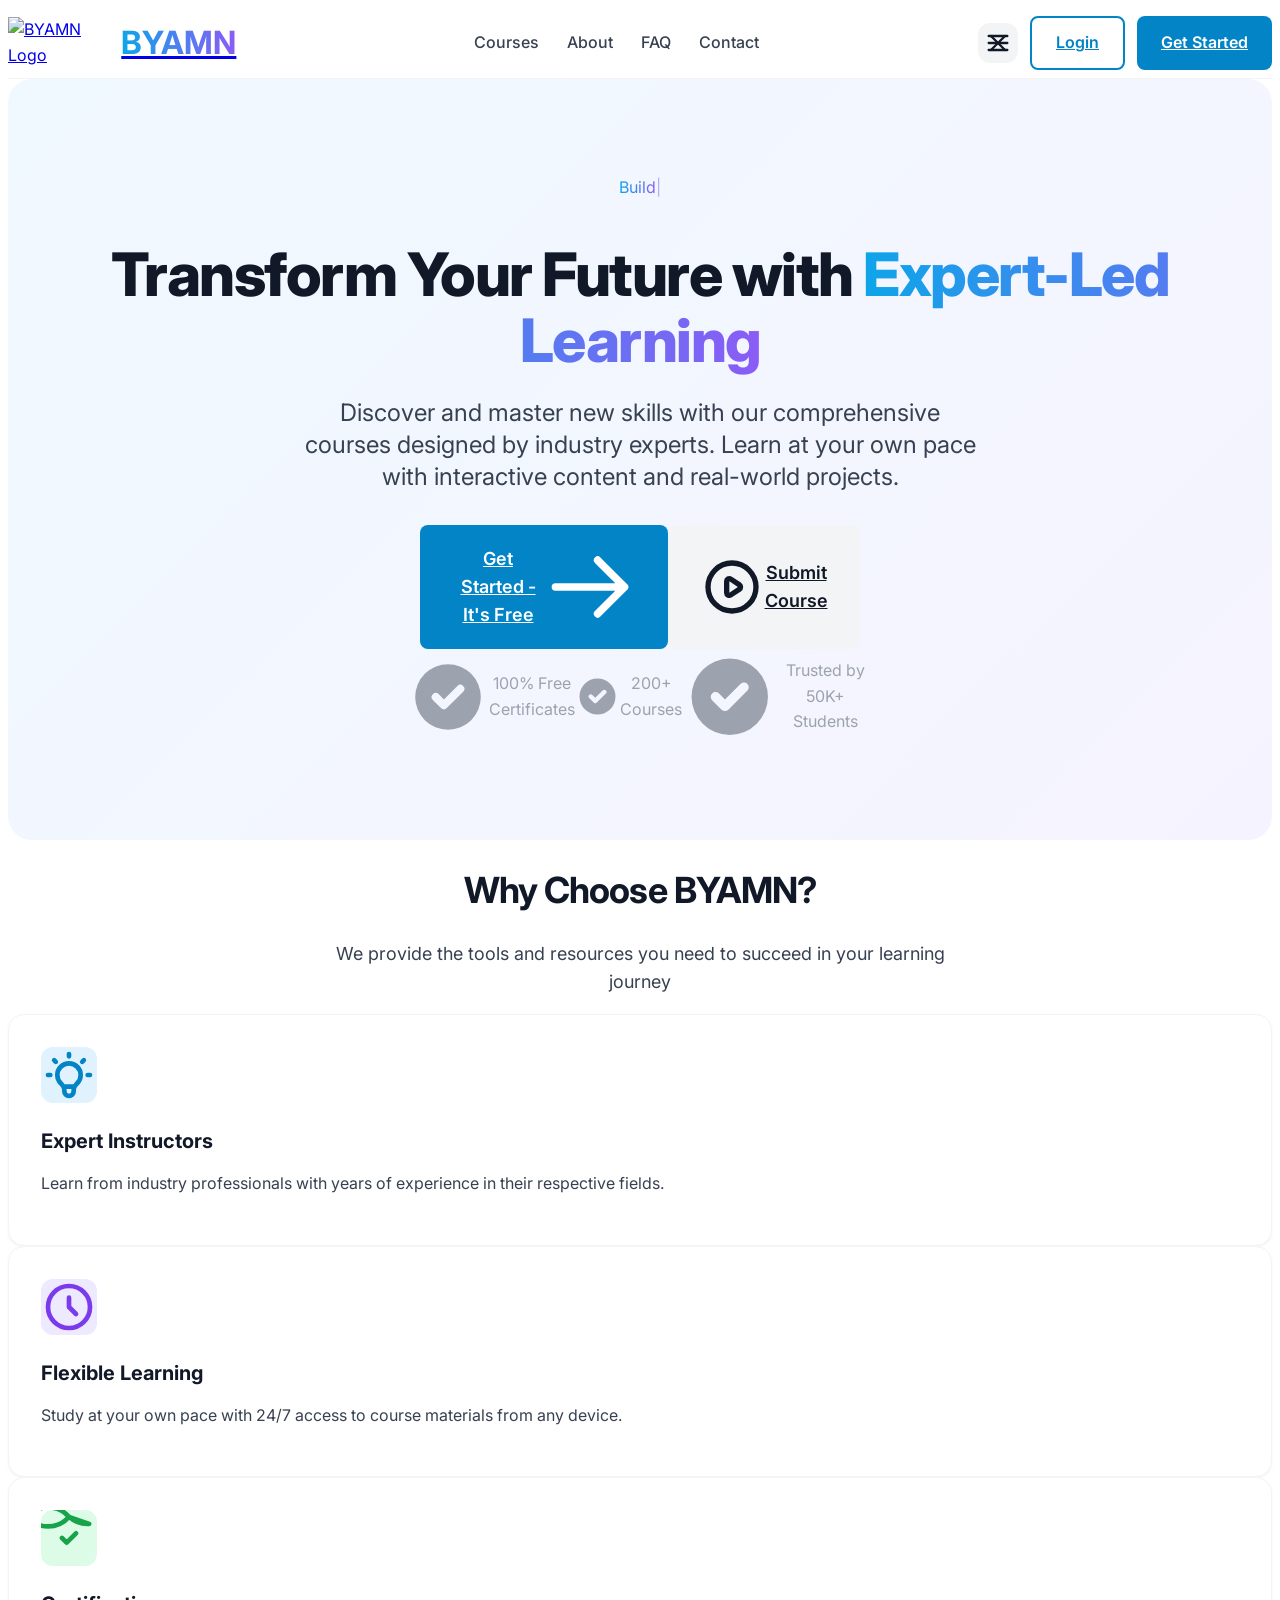
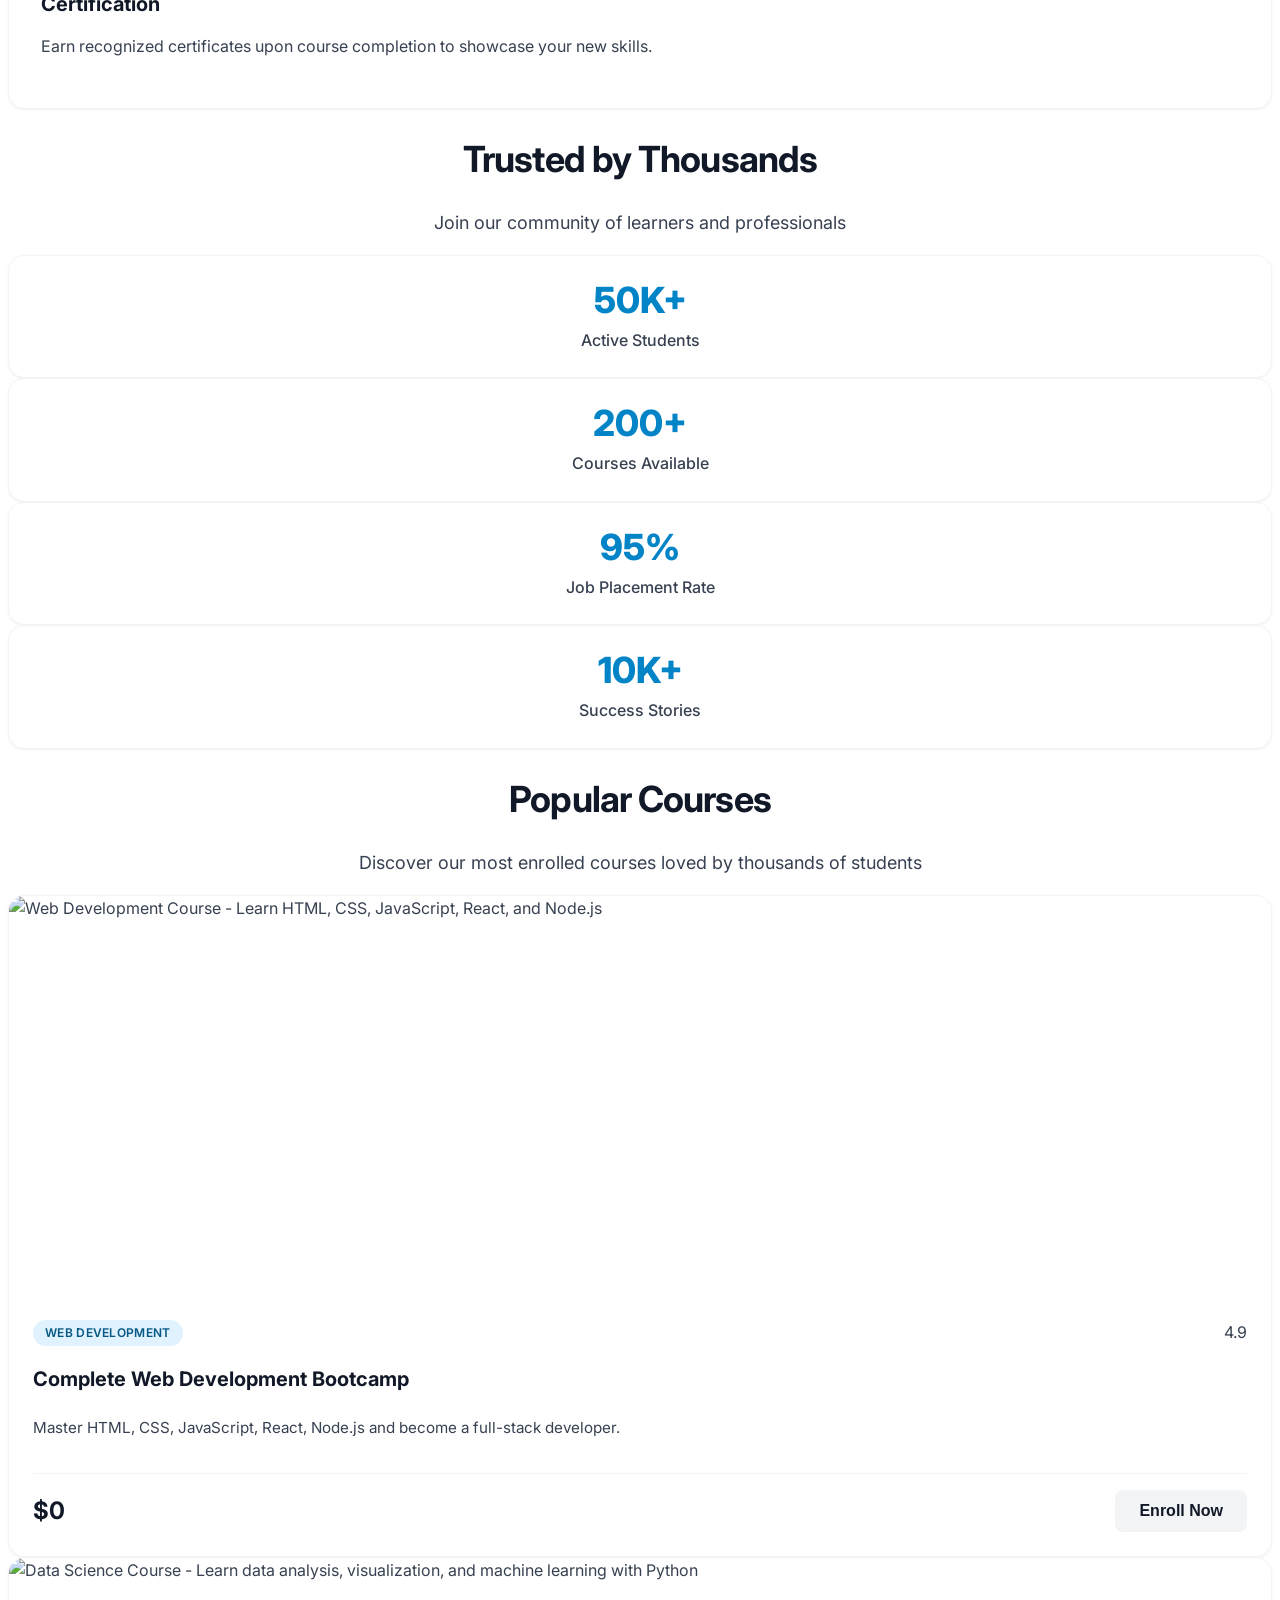
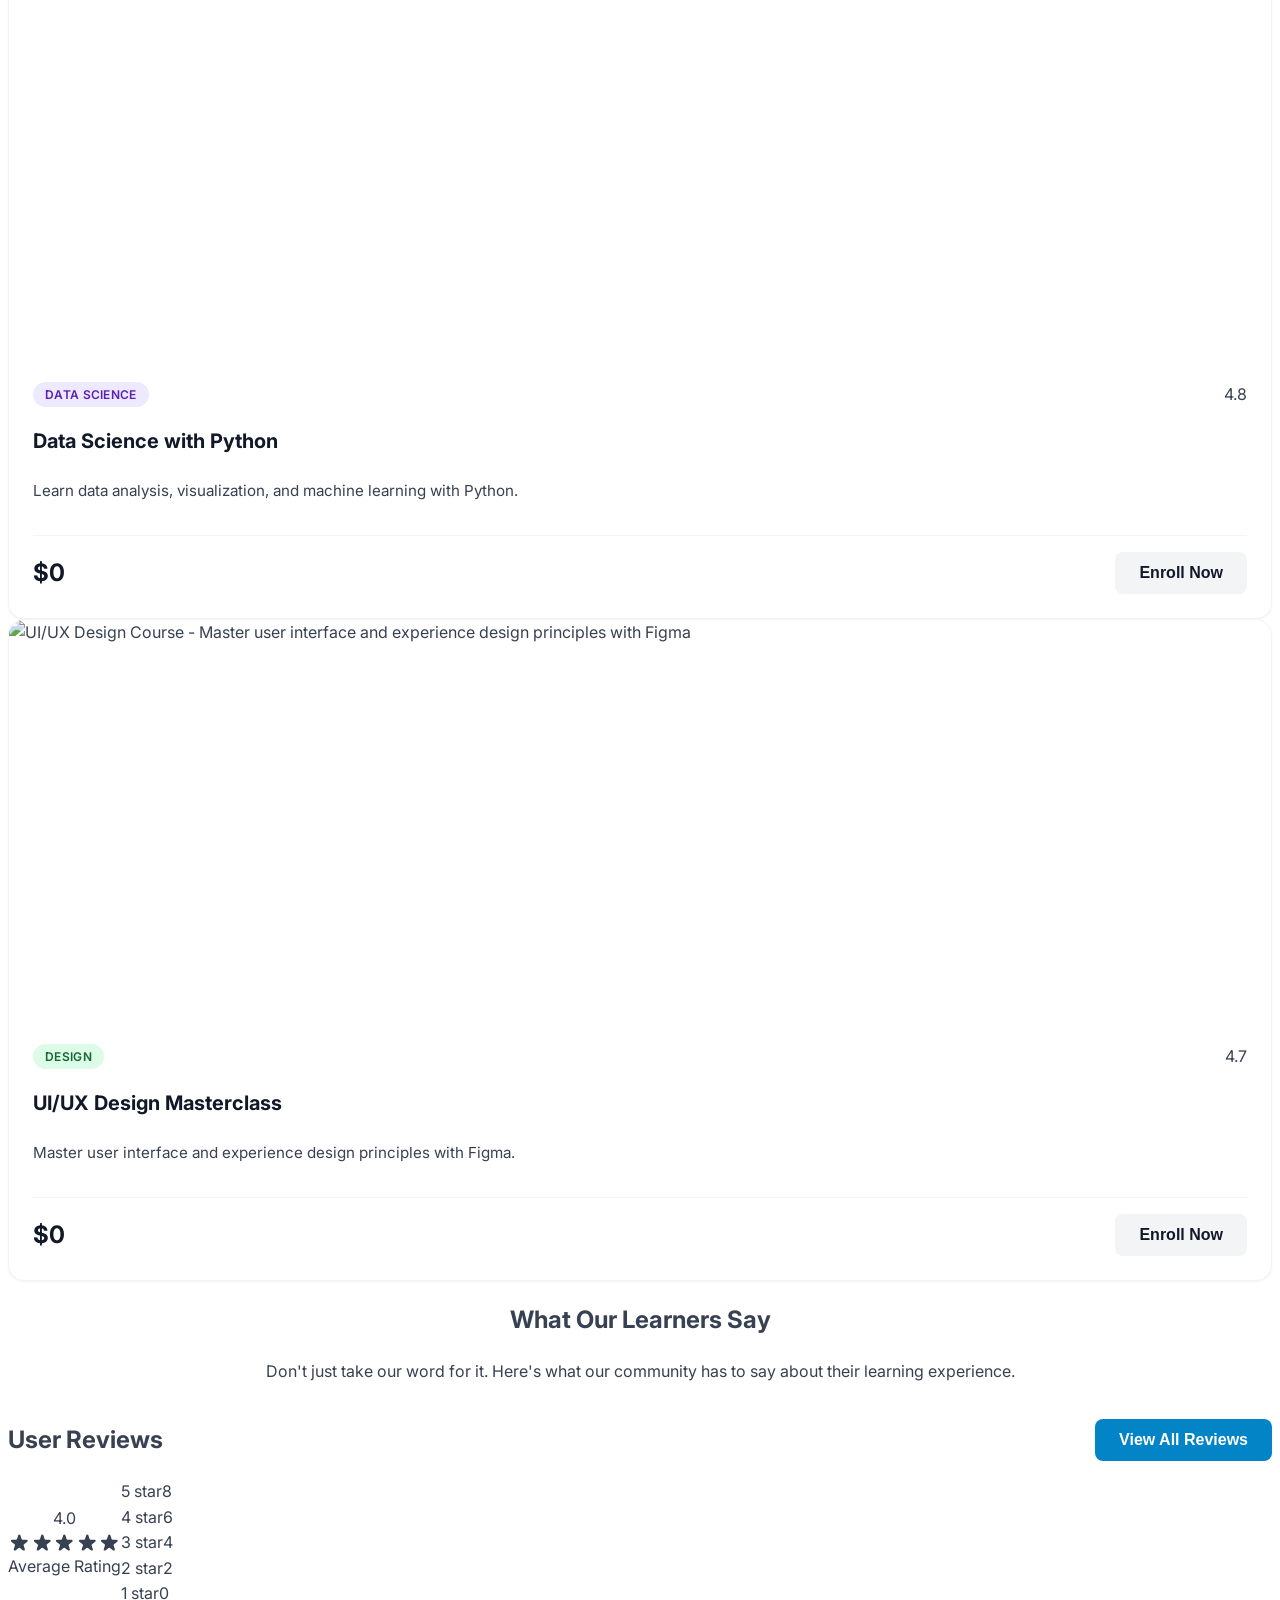
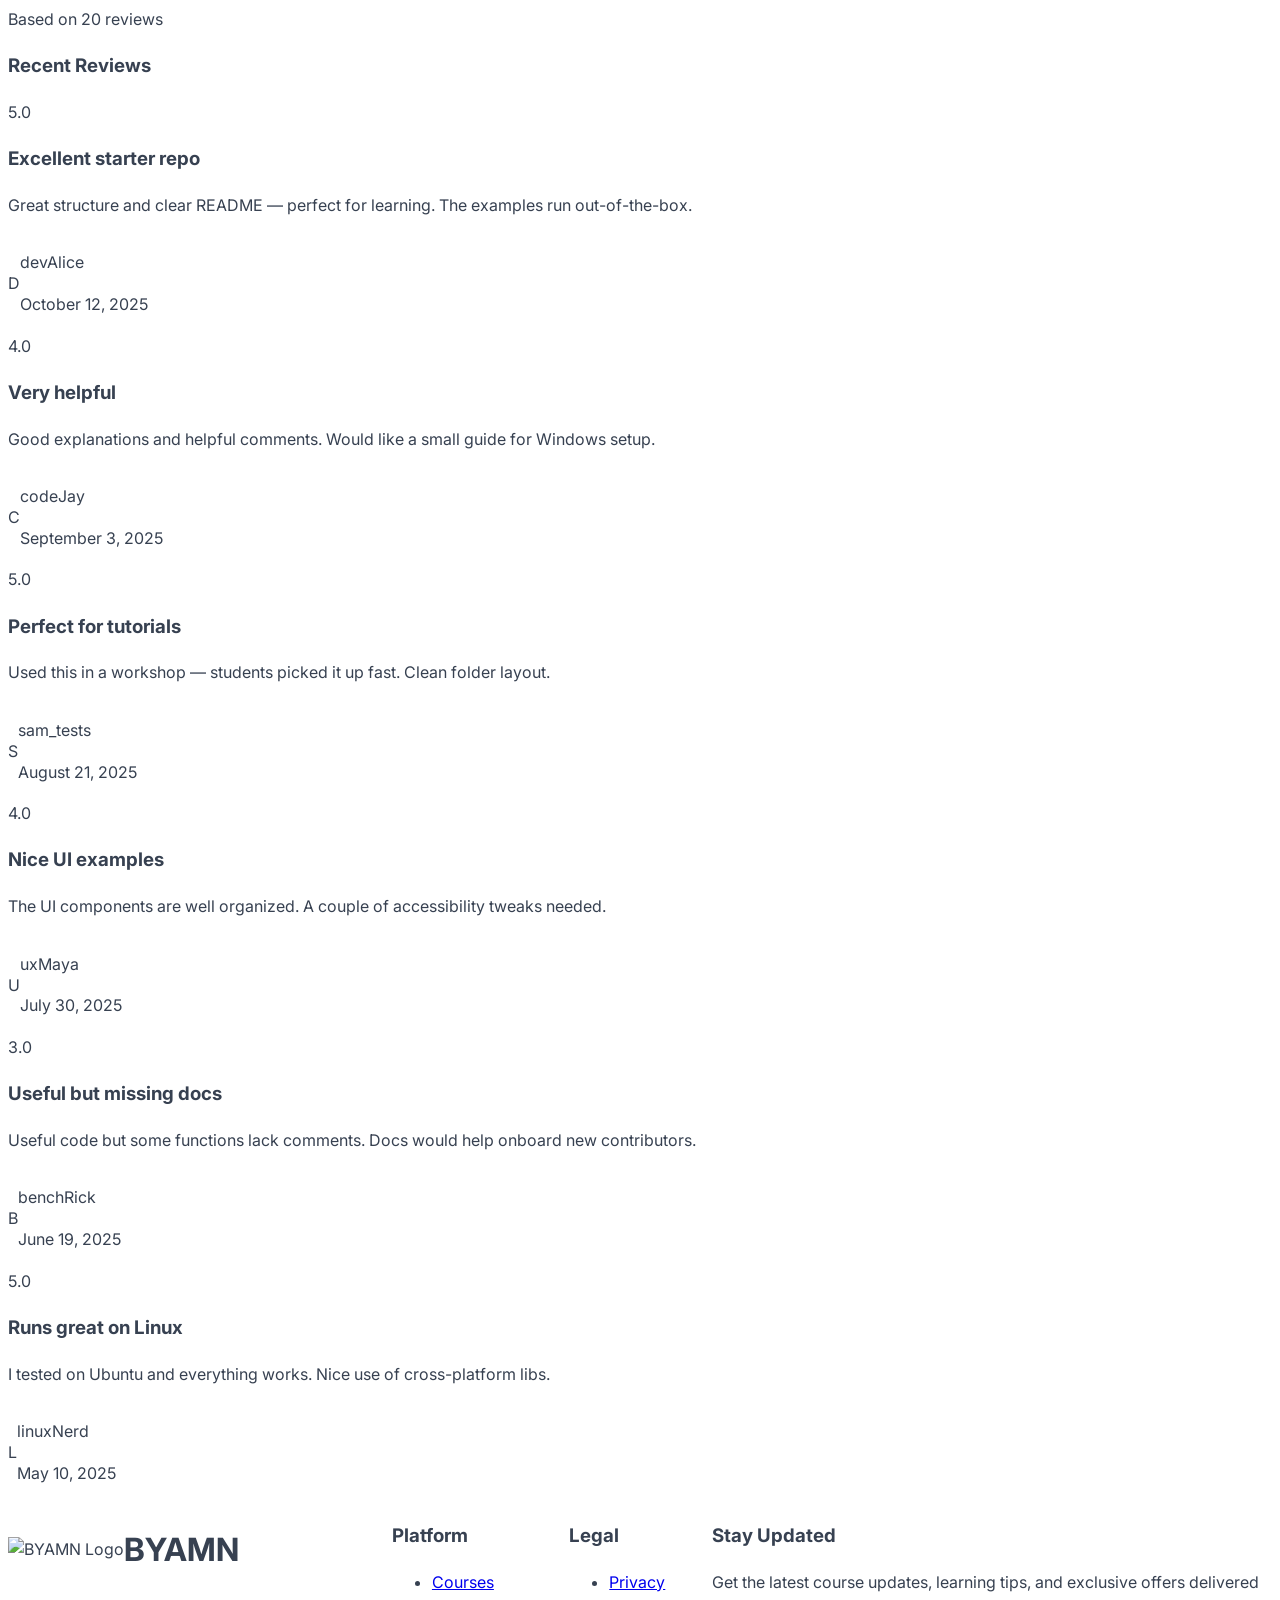
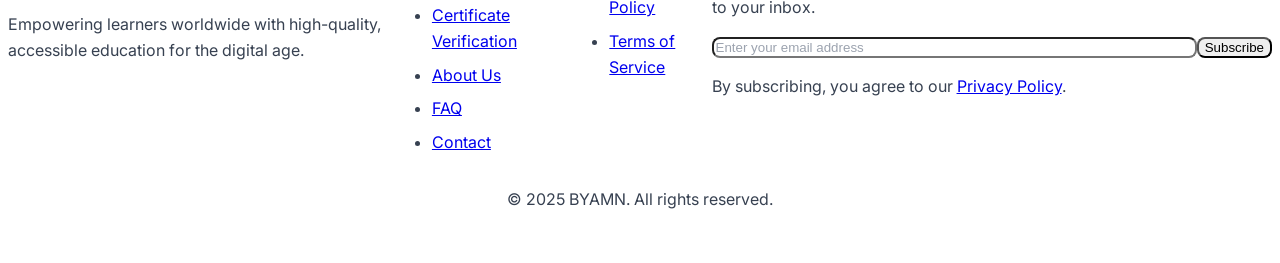
==== commit 091f6bab: "no changes" ====
--- a/index.html
+++ b/index.html
@@ -341,13 +341,6 @@
         ></div>
 
         <div data-aos="zoom-in" class="relative z-10">
-          <!-- Welcome Message in User's Language -->
-          <div class="text-center mb-8">
-            <h1 id="welcome-message" class="text-3xl md:text-4xl lg:text-5xl font-bold text-gray-900 dark:text-white mb-4">
-              <!-- Welcome message will be automatically inserted here -->
-            </h1>
-          </div>
-          
           <div class="flex justify-center items-center mb-6">
             <span
               class="text-4xl md:text-5xl lg:text-6xl text-gradient-primary"
@@ -883,18 +876,18 @@
               </svg>
             </a>
             <a
-              href="#"
-              class="text-neutral-300 hover:text-white transition-colors duration-200 transform hover:scale-110"
-            >
-              <span class="sr-only">X (Twitter)</span> <svg
-                class="h-6 w-6"
-                fill="currentColor"
-                viewBox="0 0 512 512"
-                aria-hidden="true"
-              >
-                <path d="M389.2 48h70.6L305.6 224.2 487 464H345L233.7 318.6 106.5 464H35.8L200.7 275.5 26.8 48H172.4L272.9 180.9 389.2 48zM364.4 421.8h39.1L151.1 88h-42L364.4 421.8z"/>
-              </svg>
-            </a>
+  href="#"
+  class="text-neutral-300 hover:text-white transition-colors duration-200 transform hover:scale-110"
+>
+  <span class="sr-only">X (Twitter)</span> <svg
+    class="h-6 w-6"
+    fill="currentColor"
+    viewBox="0 0 512 512"
+    aria-hidden="true"
+  >
+    <path d="M389.2 48h70.6L305.6 224.2 487 464H345L233.7 318.6 106.5 464H35.8L200.7 275.5 26.8 48H172.4L272.9 180.9 389.2 48zM364.4 421.8h39.1L151.1 88h-42L364.4 421.8z"/>
+  </svg>
+</a>
             <a
               href="#"
               class="text-neutral-300 hover:text-white transition-colors duration-200 transform hover:scale-110"
@@ -926,407 +919,14 @@
       });
     </script>
 
-    <!-- Main JavaScript with Language Detection -->
-    <script>
-      // Language Detection System
-      class LanguageDetector {
-        constructor() {
-          this.supportedLanguages = {
-            'en': 'English',
-            'es': 'Español',
-            'fr': 'Français',
-            'de': 'Deutsch',
-            'it': 'Italiano',
-            'pt': 'Português',
-            'ru': 'Русский',
-            'zh': '中文',
-            'ja': '日本語',
-            'ko': '한국어',
-            'ar': 'العربية',
-            'hi': 'हिन्दी'
-          };
-          
-          this.welcomeMessages = {
-            'en': 'Welcome! Start your learning journey today.',
-            'es': '¡Bienvenido! Comienza tu viaje de aprendizaje hoy.',
-            'fr': 'Bienvenue ! Commencez votre parcours d\'apprentissage aujourd\'hui.',
-            'de': 'Willkommen! Beginnen Sie heute Ihre Lernreise.',
-            'it': 'Benvenuto! Inizia il tuo percorso di apprendimento oggi.',
-            'pt': 'Bem-vindo! Comece sua jornada de aprendizado hoje.',
-            'ru': 'Добро пожаловать! Начните свое учебное путешествие сегодня.',
-            'zh': '欢迎！今天就开始您的学习之旅。',
-            'ja': 'ようこそ！今日から学習の旅を始めましょう。',
-            'ko': '환영합니다! 오늘부터 학습 여정을 시작하세요.',
-            'ar': 'مرحبًا! ابدأ رحلة التعلم الخاصة بك اليوم.',
-            'hi': 'स्वागत है! आज ही अपनी सीखने की यात्रा शुरू करें।'
-          };
-          
-          this.defaultLanguage = 'en';
-          this.currentLanguage = this.detectLanguage();
-        }
-        
-        // Auto-detect browser language
-        detectLanguage() {
-          let browserLang = navigator.language || navigator.userLanguage;
-          
-          // Extract language code (e.g., "en-US" -> "en")
-          if (browserLang && browserLang.includes('-')) {
-            browserLang = browserLang.split('-')[0];
-          }
-          
-          // Check if detected language is supported
-          if (browserLang && this.supportedLanguages[browserLang]) {
-            return browserLang;
-          }
-          
-          // Check for language variations
-          if (browserLang === 'zh-CN' || browserLang === 'zh-TW') {
-            return 'zh';
-          }
-          
-          return this.defaultLanguage;
-        }
-        
-        // Get welcome message in user's language
-        getWelcomeMessage() {
-          return this.welcomeMessages[this.currentLanguage] || this.welcomeMessages[this.defaultLanguage];
-        }
-        
-        // Get all supported languages
-        getSupportedLanguages() {
-          return this.supportedLanguages;
-        }
-        
-        // Set language manually
-        setLanguage(langCode) {
-          if (this.supportedLanguages[langCode]) {
-            this.currentLanguage = langCode;
-            this.saveLanguagePreference();
-            this.applyLanguage();
-            return true;
-          }
-          return false;
-        }
-        
-        // Save language preference to localStorage
-        saveLanguagePreference() {
-          try {
-            localStorage.setItem('preferredLanguage', this.currentLanguage);
-          } catch (e) {
-            console.warn('Could not save language preference:', e);
-          }
-        }
-        
-        // Load saved language preference
-        loadLanguagePreference() {
-          try {
-            const savedLang = localStorage.getItem('preferredLanguage');
-            if (savedLang && this.supportedLanguages[savedLang]) {
-              this.currentLanguage = savedLang;
-              return true;
-            }
-          } catch (e) {
-            console.warn('Could not load language preference:', e);
-          }
-          return false;
-        }
-        
-        // Apply language to the page
-        applyLanguage() {
-          // Update welcome message if element exists
-          const welcomeElement = document.getElementById('welcome-message');
-          if (welcomeElement) {
-            welcomeElement.textContent = this.getWelcomeMessage();
-          }
-          
-          // Update page title based on language
-          this.updatePageTitle();
-          
-          // Dispatch event for other components to update
-          document.dispatchEvent(new CustomEvent('languageChanged', {
-            detail: { language: this.currentLanguage }
-          }));
-        }
-        
-        // Update page title based on language
-        updatePageTitle() {
-          const titles = {
-            'en': 'BYAMN: Free Courses & Verified Certificates',
-            'es': 'BYAMN: Cursos Gratuitos y Certificados Verificados',
-            'fr': 'BYAMN: Cours Gratuits et Certificats Vérifiés',
-            'de': 'BYAMN: Kostenlose Kurse und verifizierte Zertifikate',
-            'it': 'BYAMN: Corsi Gratuiti e Certificati Verificati',
-            'pt': 'BYAMN: Cursos Gratuitos e Certificados Verificados',
-            'ru': 'BYAMN: Бесплатные курсы и проверенные сертификаты',
-            'zh': 'BYAMN：免费课程和经过验证的证书',
-            'ja': 'BYAMN：無料コースと認定済み証明書',
-            'ko': 'BYAMN: 무료 강좌 및 인증된 수료증',
-            'ar': 'BYAMN: دورات مجانية وشهادات موثقة',
-            'hi': 'BYAMN: मुफ्त पाठ्यक्रम और सत्यापित प्रमाणपत्र'
-          };
-          
-          const title = titles[this.currentLanguage] || titles[this.defaultLanguage];
-          if (title && document.title) {
-            document.title = title;
-          }
-        }
-        
-        // Initialize language system
-        initialize() {
-          // Load saved preference first
-          const hasSavedPref = this.loadLanguagePreference();
-          
-          // If no saved preference, auto-detect
-          if (!hasSavedPref) {
-            this.currentLanguage = this.detectLanguage();
-          }
-          
-          // Apply language immediately
-          this.applyLanguage();
-          
-          // Create language selector if needed
-          this.createLanguageSelector();
-        }
-        
-        // Create language selector dropdown
-        createLanguageSelector() {
-          // Check if we already have a language selector
-          if (document.getElementById('language-selector')) {
-            return;
-          }
-          
-          // Look for user actions containers to add language selector
-          const userActionsDesktop = document.getElementById('user-actions-desktop');
-          const userActionsMobile = document.getElementById('user-actions-mobile');
-          
-          if (userActionsDesktop || userActionsMobile) {
-            // Create dropdown HTML
-            const dropdownHTML = `
-              <div class="relative group" id="language-selector">
-                <button class="flex items-center space-x-1 px-3 py-2 text-gray-700 hover:text-gray-900 dark:text-gray-300 dark:hover:text-white rounded-md hover:bg-gray-100 dark:hover:bg-gray-800">
-                  <svg class="w-5 h-5" fill="none" stroke="currentColor" viewBox="0 0 24 24">
-                    <path stroke-linecap="round" stroke-linejoin="round" stroke-width="2" d="M3 5h12M9 3v2m1.048 9.5A18.022 18.022 0 016.412 9m6.088 9h7M11 21l5-10 5 10M12.751 5C11.783 10.77 8.07 15.61 3 18.129" />
-                  </svg>
-                  <span class="text-sm font-medium">${this.currentLanguage.toUpperCase()}</span>
-                  <svg class="w-4 h-4" fill="none" stroke="currentColor" viewBox="0 0 24 24">
-                    <path stroke-linecap="round" stroke-linejoin="round" stroke-width="2" d="M19 9l-7 7-7-7" />
-                  </svg>
-                </button>
-                <div class="absolute right-0 mt-2 w-48 bg-white dark:bg-gray-800 rounded-lg shadow-lg border border-gray-200 dark:border-gray-700 hidden group-hover:block z-50">
-                  <div class="py-1">
-                    ${Object.entries(this.supportedLanguages).map(([code, name]) => `
-                      <button class="w-full text-left px-4 py-2 text-sm text-gray-700 dark:text-gray-300 hover:bg-gray-100 dark:hover:bg-gray-700 flex items-center justify-between ${this.currentLanguage === code ? 'bg-blue-50 dark:bg-blue-900/20 text-blue-600 dark:text-blue-400' : ''}"
-                              onclick="window.languageDetector.setLanguage('${code}')">
-                        <span>${name}</span>
-                        ${this.currentLanguage === code ? 
-                          '<svg class="w-4 h-4" fill="currentColor" viewBox="0 0 20 20"><path fill-rule="evenodd" d="M16.707 5.293a1 1 0 010 1.414l-8 8a1 1 0 01-1.414 0l-4-4a1 1 0 011.414-1.414L8 12.586l7.293-7.293a1 1 0 011.414 0z" clip-rule="evenodd"></path></svg>' : 
-                          ''}
-                      </button>
-                    `).join('')}
-                  </div>
-                </div>
-              </div>
-            `;
-            
-            // Add to desktop version
-            if (userActionsDesktop) {
-              userActionsDesktop.insertAdjacentHTML('afterbegin', dropdownHTML);
-            }
-            
-            // Add to mobile version if it exists
-            if (userActionsMobile && userActionsMobile.parentElement) {
-              const mobileLanguageHTML = `
-                <div class="px-4 py-2 border-t border-gray-200 dark:border-gray-700" id="mobile-language-selector">
-                  <div class="flex items-center justify-between">
-                    <span class="text-sm text-gray-700 dark:text-gray-300">Language</span>
-                    <select class="text-sm bg-transparent border-none focus:ring-0 text-gray-700 dark:text-gray-300"
-                            onchange="window.languageDetector.setLanguage(this.value)">
-                      ${Object.entries(this.supportedLanguages).map(([code, name]) => `
-                        <option value="${code}" ${this.currentLanguage === code ? 'selected' : ''}>${name}</option>
-                      `).join('')}
-                    </select>
-                  </div>
-                </div>
-              `;
-              userActionsMobile.insertAdjacentHTML('beforeend', mobileLanguageHTML);
-            }
-          }
-        }
-      }
-
-      // Initialize language detector globally
-      window.languageDetector = new LanguageDetector();
-
-      // Main JavaScript functionality
-      document.addEventListener('DOMContentLoaded', function() {
-        // Initialize language detection system
-        window.languageDetector.initialize();
-
-        // Theme toggle elements
-        const themeToggle = document.getElementById('theme-toggle');
-        const themeToggleDarkIcon = document.getElementById('theme-toggle-dark-icon');
-        const themeToggleLightIcon = document.getElementById('theme-toggle-light-icon');
-
-        // Mobile menu elements
-        const mobileMenuButton = document.getElementById('mobile-menu-button');
-        const mobileMenu = document.getElementById('mobile-menu');
-
-        // Set initial theme to light mode only
-        function initTheme() {
-          document.documentElement.classList.remove('dark');
-          localStorage.setItem('theme', 'light');
-          if (themeToggleDarkIcon) themeToggleDarkIcon.classList.add('hidden');
-          if (themeToggleLightIcon) themeToggleLightIcon.classList.remove('hidden');
-        }
-
-        function toggleTheme() {
-          document.documentElement.classList.remove('dark');
-          localStorage.setItem('theme', 'light');
-          if (themeToggleDarkIcon) themeToggleDarkIcon.classList.add('hidden');
-          if (themeToggleLightIcon) themeToggleLightIcon.classList.remove('hidden');
-        }
-
-        function toggleMobileMenu() {
-          mobileMenu.classList.toggle('hidden');
-          const openIcon = document.getElementById('mobile-menu-icon-open');
-          const closeIcon = document.getElementById('mobile-menu-icon-close');
-          if (openIcon && closeIcon) {
-            openIcon.classList.toggle('hidden');
-            closeIcon.classList.toggle('hidden');
-          }
-        }
-
-        // Initialize language selector for navigation
-        function updateNavWithLanguageSelector() {
-          const userActionsDesktop = document.getElementById('user-actions-desktop');
-          const userActionsMobile = document.getElementById('user-actions-mobile');
-          
-          if (userActionsDesktop) {
-            const existingLangSelector = userActionsDesktop.querySelector('#language-selector');
-            if (!existingLangSelector) {
-              const langSelectorHTML = `
-                <div class="relative group" id="language-selector">
-                  <button class="flex items-center space-x-1 px-3 py-2 text-gray-700 hover:text-gray-900 rounded-md hover:bg-gray-100">
-                    <svg class="w-5 h-5" fill="none" stroke="currentColor" viewBox="0 0 24 24">
-                      <path stroke-linecap="round" stroke-linejoin="round" stroke-width="2" d="M3 5h12M9 3v2m1.048 9.5A18.022 18.022 0 016.412 9m6.088 9h7M11 21l5-10 5 10M12.751 5C11.783 10.77 8.07 15.61 3 18.129" />
-                    </svg>
-                    <span class="text-sm font-medium">${window.languageDetector.currentLanguage.toUpperCase()}</span>
-                    <svg class="w-4 h-4" fill="none" stroke="currentColor" viewBox="0 0 24 24">
-                      <path stroke-linecap="round" stroke-linejoin="round" stroke-width="2" d="M19 9l-7 7-7-7" />
-                    </svg>
-                  </button>
-                  <div class="absolute right-0 mt-2 w-48 bg-white rounded-lg shadow-lg border border-gray-200 hidden group-hover:block z-50">
-                    <div class="py-1">
-                      ${Object.entries(window.languageDetector.supportedLanguages).map(([code, name]) => `
-                        <button class="w-full text-left px-4 py-2 text-sm text-gray-700 hover:bg-gray-100 flex items-center justify-between ${window.languageDetector.currentLanguage === code ? 'bg-blue-50 text-blue-600' : ''}"
-                                onclick="window.languageDetector.setLanguage('${code}')">
-                          <span>${name}</span>
-                          ${window.languageDetector.currentLanguage === code ? 
-                            '<svg class="w-4 h-4" fill="currentColor" viewBox="0 0 20 20"><path fill-rule="evenodd" d="M16.707 5.293a1 1 0 010 1.414l-8 8a1 1 0 01-1.414 0l-4-4a1 1 0 011.414-1.414L8 12.586l7.293-7.293a1 1 0 011.414 0z" clip-rule="evenodd"></path></svg>' : 
-                            ''}
-                        </button>
-                      `).join('')}
-                    </div>
-                  </div>
-                </div>
-              `;
-              userActionsDesktop.insertAdjacentHTML('afterbegin', langSelectorHTML);
-            }
-          }
-        }
-
-        // Text animation function
-        function textAnimation(){
-          const texts = ['Create' , 'Build' , 'Lead' ,'Succeed' , 'Grow']; 
-          let count = 0;
-          let index = 0; 
-          let currentText = "";
-          let letter = "";
-
-          function type(){
-            if(count === texts.length){
-              count = 0;
-            }
-            currentText = texts[count];
-            letter = currentText.slice(0 , ++index);
-            const textElement = document.getElementById("text");
-            if (textElement) {
-              textElement.textContent = letter;
-            }
-            if(letter.length === currentText.length){
-              count++;
-              index = 0; 
-              setTimeout(type , 1500); //pause 
-            }else{
-              setTimeout(type , 120);
-            }
-          }
-          
-          // Only start animation if element exists
-          if (document.getElementById("text")) {
-            type();
-          }
-        }
-
-        // Initialize theme
-        initTheme();
-
-        // Initialize text animation
-        textAnimation();
-
-        // Initialize navigation with language selector
-        updateNavWithLanguageSelector();
-
-        // Add event listeners
-        if (themeToggle) themeToggle.addEventListener('click', toggleTheme);
-        if (mobileMenuButton) mobileMenuButton.addEventListener('click', toggleMobileMenu);
-
-        // Close mobile menu when clicking outside
-        document.addEventListener('click', function(event) {
-          if (mobileMenu && !mobileMenu.classList.contains('hidden') &&
-              !mobileMenu.contains(event.target) && !mobileMenuButton.contains(event.target)) {
-            mobileMenu.classList.add('hidden');
-            const openIcon = document.getElementById('mobile-menu-icon-open');
-            const closeIcon = document.getElementById('mobile-menu-icon-close');
-            if (openIcon && closeIcon) {
-              openIcon.classList.remove('hidden');
-              closeIcon.classList.add('hidden');
-            }
-          }
-        });
-
-        // Fix logo path
-        function fixLogoPath() {
-          const logoLink = document.getElementById("logoLink");
-          const logoImg = document.getElementById("siteLogo");
-          
-          if (!logoLink || !logoImg) return;
-          
-          const path = window.location.pathname;
-          
-          if (path.includes("/auth/")) {
-            // inside /auth/ folder
-            logoLink.href = "../index.html";
-            logoImg.src = "../logo.png";
-          } else if (path.includes("/dashboard") || path.includes("/profile") || path.includes("/settings")) {
-            // inside other subfolders
-            logoLink.href = "./index.html";
-            logoImg.src = "./logo.png";
-          } else {
-            // root pages
-            logoLink.href = "./index.html";
-            logoImg.src = "./logo.png";
-          }
-        }
-
-        fixLogoPath();
-      });
-    </script>
-
-    <!-- Firebase and other scripts -->
+    <!-- Main JavaScript -->
     <script type="module" src="./assets/js/auth-state.js"></script>
     <script src="./assets/js/main.js"></script>
+
+    <!-- Reviews System -->
     <script src="./assets/js/reviews.js"></script>
+
+    <!-- Newsletter JavaScript -->
     <script type="module" src="./assets/js/newsletter-subscribe.js"></script>
   </body>
-</html>+</html>
--- a/assets/css/styles.css
+++ b/assets/css/styles.css
@@ -1503,6 +1503,7 @@
   font-weight: 500;
   color: var(--text-body);
 }
+
 /* Footer Styles */
 .footer-links h3 {
   font-weight: 700;
@@ -1530,15 +1531,6 @@
 
 .footer-links a:hover {
   color: var(--color-white);
-}
-
-/* Social Icons */
-.footer-social {
-  display: flex;
-  justify-content: center; /* center horizontally */
-  align-items: center;
-  gap: 1rem;
-  margin-top: 1rem;
 }
 
 .footer-social a {
@@ -1551,6 +1543,7 @@
   background-color: var(--neutral-800);
   color: var(--neutral-400);
   transition: all var(--transition-fast) ease;
+  margin-right: 0.5rem;
 }
 
 .footer-social a:hover {
@@ -1559,51 +1552,14 @@
   transform: translateY(-2px);
 }
 
-/* --- NEW FIXES FOR CENTERING COPYRIGHT + LINKS + ICONS --- */
-
-/* Footer bottom wrapper (everything centered) */
-.footer-bottom {
-  display: flex;
-  flex-direction: column;
-  align-items: center;
-  justify-content: center;
-  text-align: center;
-  padding-top: 2rem;
-  margin-top: 2rem;
-  border-top: 1px solid var(--neutral-800);
-  gap: 1rem;
-}
-
-/* Centered copyright */
 .footer-copyright {
   color: var(--neutral-500);
   font-size: 0.875rem;
   line-height: 1.25rem;
-  margin-bottom: 0.5rem;
-  text-align: center;
-}
-
-/* Small footer navigation links below copyright */
-.footer-small-nav {
-  display: flex;
-  justify-content: center;
-  align-items: center;
-  gap: 1.25rem;
-}
-
-.footer-small-nav a {
-  color: var(--neutral-400);
-  text-decoration: none;
-  transition: color 0.2s ease;
-  font-size: 0.875rem;
-}
-
-.footer-small-nav a:hover {
-  color: var(--color-white);
-}
-
-
-
+  border-top: 1px solid var(--neutral-800);
+  padding-top: 2rem;
+  margin-top: 2rem;
+}
 
 /* Modern Form Styles */
 .form-container {
@@ -4084,19 +4040,4 @@
 
 .bounce {
     animation: bounce 1s ease infinite;
-}
-
-/* Loading Spinner */
-.loading-spinner {
-  width: 2.5rem;
-  height: 2.5rem;
-  border: 4px solid rgba(79, 70, 229, 0.2);
-  border-top: 4px solid #4f46e5;
-  border-radius: 50%;
-  animation: spin 1s linear infinite;
-}
-
-@keyframes spin {
-  0% { transform: rotate(0deg); }
-  100% { transform: rotate(360deg); }
 }
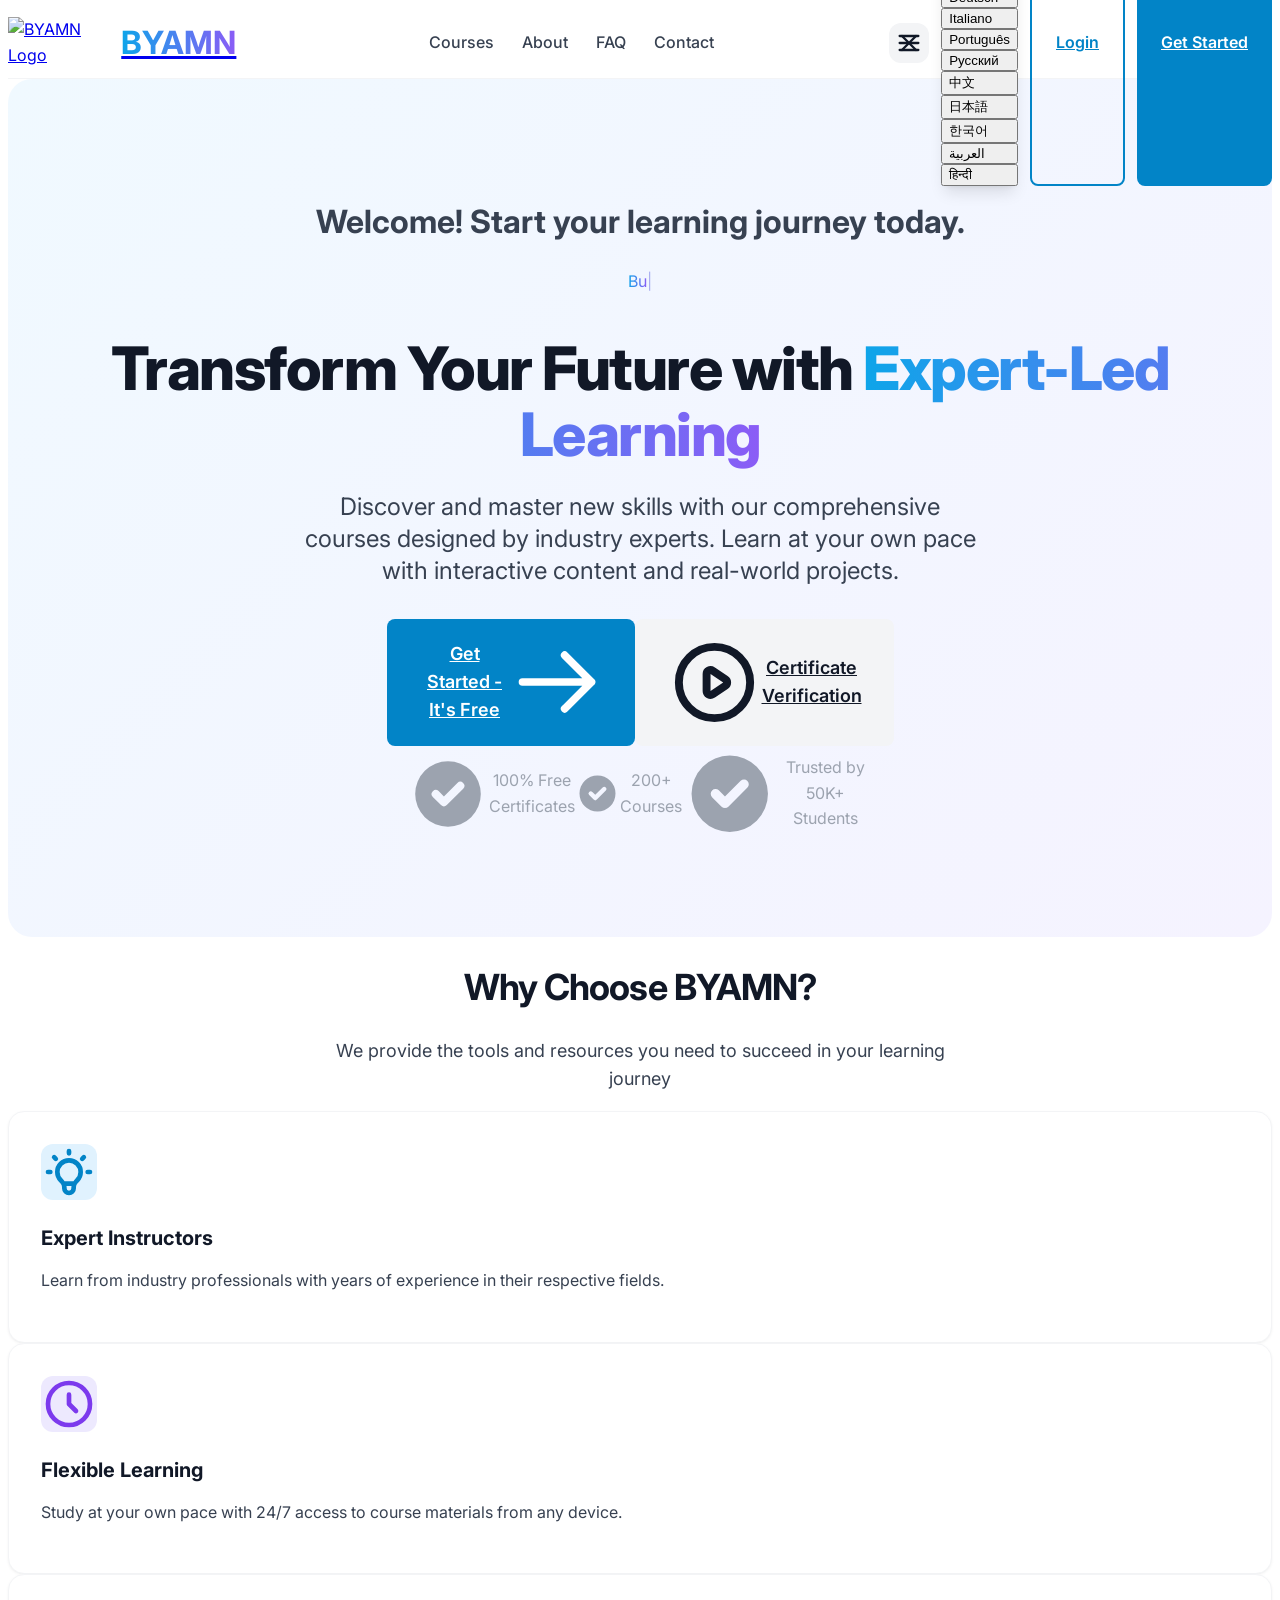
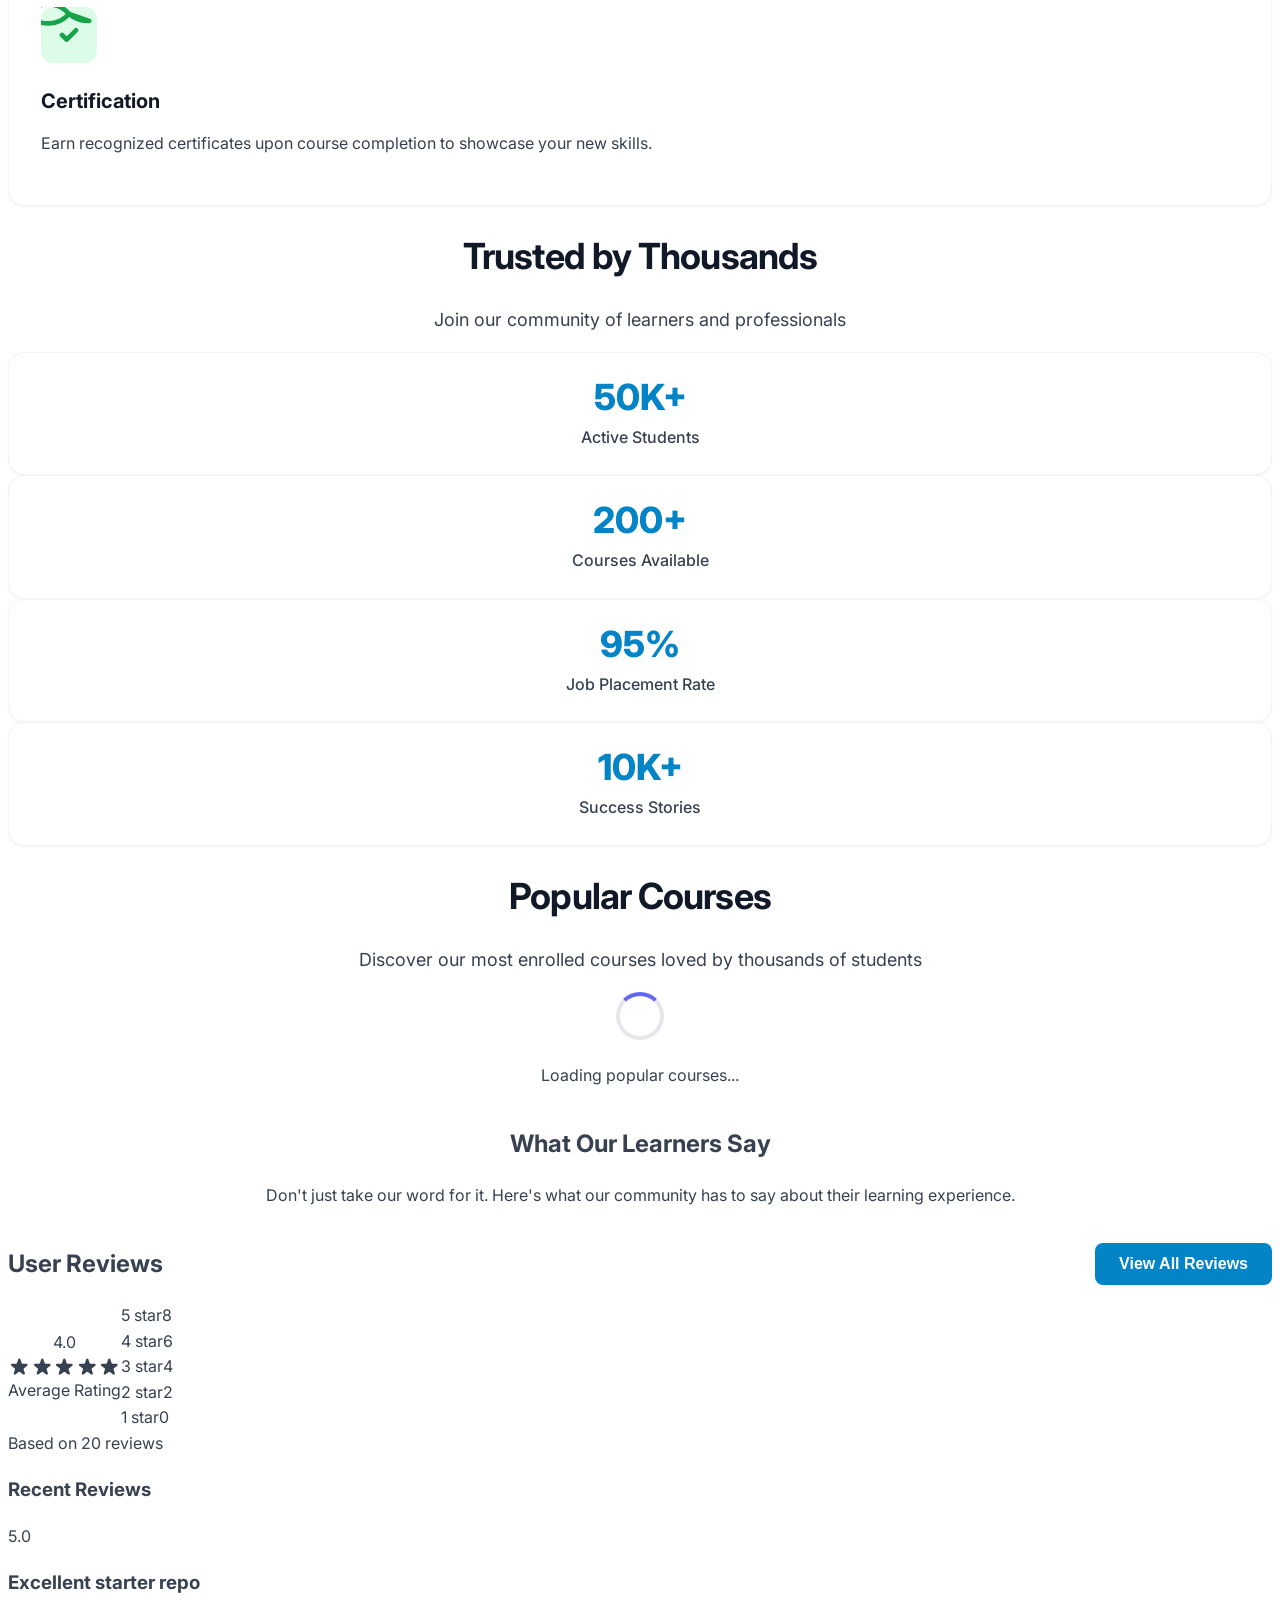
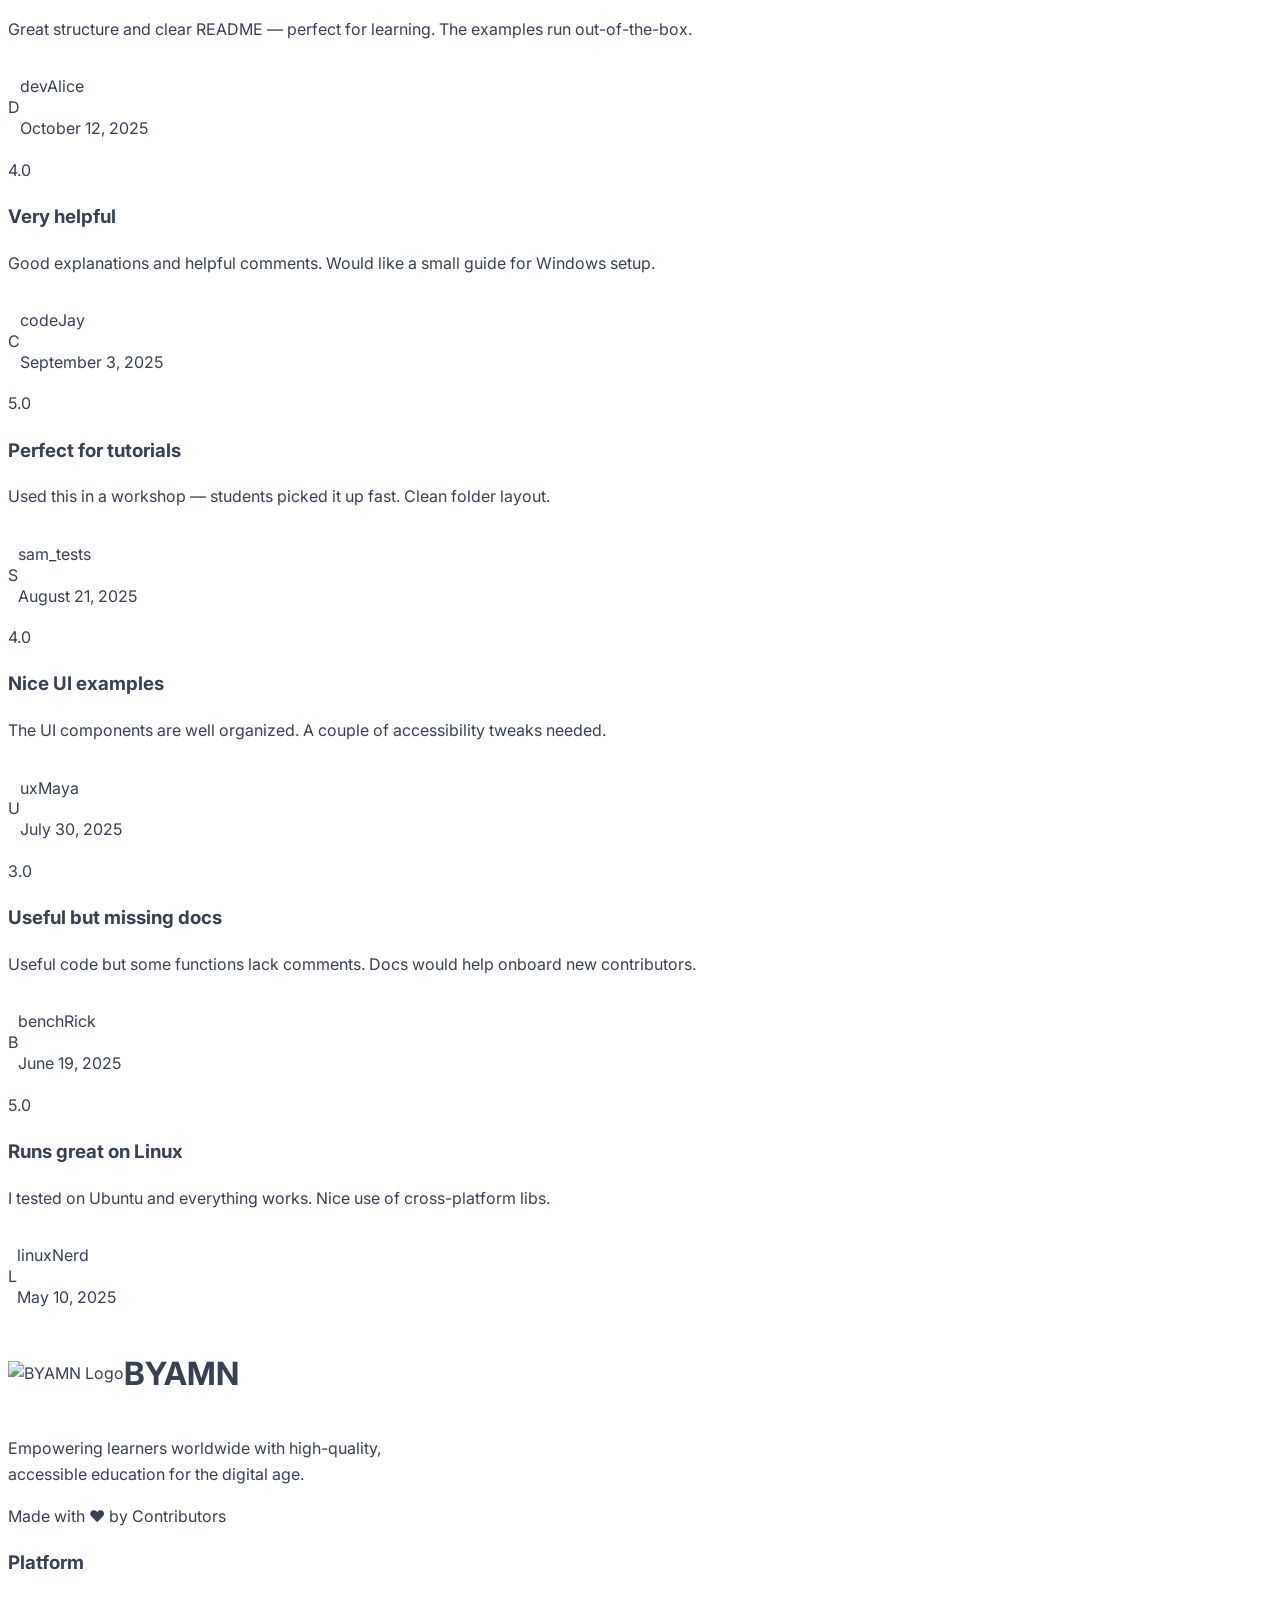
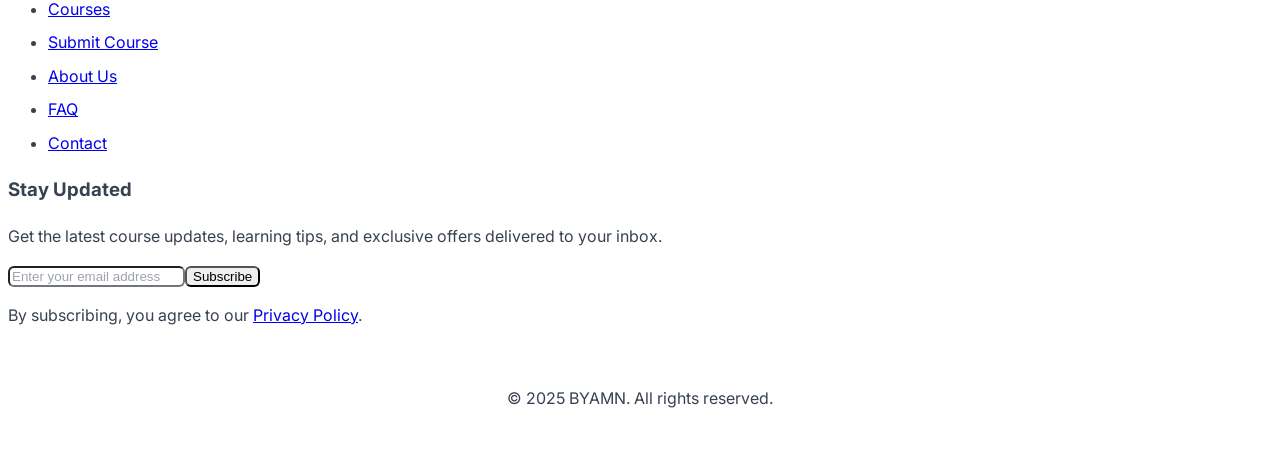
==== commit 100e6ac7: "Merge pull request #161 from suman20041/lang 🌐 Implement browser language detection and localized we" ====
--- a/index.html
+++ b/index.html
@@ -7,7 +7,7 @@
       content="GZtBAvTfSmH4MlTuaTtLqPZqYcMHYvVSrBVphhj3DAw"
     />
     <meta name="viewport" content="width=device-width, initial-scale=1.0" />
-    <title>BYAMN: Free Courses & Verified Certificates</title>
+    <title>BYAMN: Free Courses</title>
     <meta
       name="description"
       content="Discover BYAMN's mission to transform YouTube learning into verified achievement. Free certificates, progress tracking, and 200+ expert-led courses for career advancement."
@@ -73,11 +73,11 @@
     <link href="https://unpkg.com/aos@2.3.1/dist/aos.css" rel="stylesheet" />
 
     <!-- Firebase SDK - Using compat versions without type="module" -->
-    <script src="https://www.gstatic.com/firebasejs/9.23.0/firebase-app-compat.js"></script>
-    <script src="https://www.gstatic.com/firebasejs/9.23.0/firebase-analytics-compat.js"></script>
-    <script src="https://www.gstatic.com/firebasejs/9.23.0/firebase-auth-compat.js"></script>
-    <script src="https://www.gstatic.com/firebasejs/9.23.0/firebase-firestore-compat.js"></script>
-    <script src="https://www.gstatic.com/firebasejs/9.23.0/firebase-database-compat.js"></script>
+    <script src="https://www.gstatic.com/firebasejs/10.7.1/firebase-app-compat.js"></script>
+    <script src="https://www.gstatic.com/firebasejs/10.7.1/firebase-analytics-compat.js"></script>
+    <script src="https://www.gstatic.com/firebasejs/10.7.1/firebase-auth-compat.js"></script>
+    <script src="https://www.gstatic.com/firebasejs/10.7.1/firebase-firestore-compat.js"></script>
+    <script src="https://www.gstatic.com/firebasejs/10.7.1/firebase-database-compat.js"></script>
 
     <!-- Firebase configuration -->
     <script type="module" src="./assets/js/firebase.js"></script>
@@ -203,6 +203,21 @@
           opacity: 0;
         }
       }
+      
+      /* Loading spinner */
+      .loading-spinner {
+        width: 40px;
+        height: 40px;
+        border: 4px solid #e5e7eb;
+        border-top: 4px solid #6366f1;
+        border-radius: 50%;
+        animation: spin 1s linear infinite;
+      }
+      
+      @keyframes spin {
+        0% { transform: rotate(0deg); }
+        100% { transform: rotate(360deg); }
+      }
     </style>
   </head>
 
@@ -279,8 +294,8 @@
 
             <!-- User-specific actions - shown only on desktop -->
             <div id="user-actions-desktop" class="hidden md:flex space-x-3">
-              <a href="./auth/login.html" class="btn btn-outline"> Login </a>
-              <a href="./auth/register.html" class="btn btn-primary">
+              <a href="./auth/login.html" id="login-btn" class="btn btn-outline"> Login </a>
+              <a href="./auth/register.html" id="signup-btn" class="btn btn-primary">
                 Get Started
               </a>
             </div>
@@ -341,6 +356,13 @@
         ></div>
 
         <div data-aos="zoom-in" class="relative z-10">
+          <!-- Welcome Message in User's Language -->
+          <div class="text-center mb-8">
+            <h1 id="welcome-message" class="text-3xl md:text-4xl lg:text-5xl font-bold text-gray-900 dark:text-white mb-4">
+              <!-- Welcome message will be automatically inserted here -->
+            </h1>
+          </div>
+          
           <div class="flex justify-center items-center mb-6">
             <span
               class="text-4xl md:text-5xl lg:text-6xl text-gradient-primary"
@@ -387,7 +409,7 @@
               </svg>
             </a>
             <a
-              href="https://forms.gle/QzSJuSwhT6veFKpS7"
+              href="verification.html"
               class="btn btn-secondary btn-lg flex items-center justify-center hover-lift px-8 py-4 text-lg font-semibold"
             >
               <svg
@@ -409,7 +431,7 @@
                   d="M21 12a9 9 0 11-18 0 9 9 0 0118 0z"
                 />
               </svg>
-              Submit Course
+              Certificate Verification 
             </a>
           </div>
 
@@ -590,115 +612,11 @@
           </p>
         </div>
 
-        <div data-aos="fade-up" class="grid grid-cols-1 md:grid-cols-3 gap-8">
-          <!-- Course 1 -->
-          <div class="course-card">
-            <div class="h-48 bg-neutral-200 flex items-center justify-center">
-              <img
-                src="https://images.unsplash.com/photo-1555066931-4365d14bab8c?ixlib=rb-4.0.3&ixid=M3wxMjA3fDB8MHxwaG90by1wYWdlfHx8fGVufDB8fHx8fA%3D%3D&auto=format&fit=crop&w=600&q=80"
-                alt="Web Development Course - Learn HTML, CSS, JavaScript, React, and Node.js"
-                class="w-full h-full object-cover"
-                width="600"
-                height="400"
-                loading="lazy"
-              />
-            </div>
-            <div class="course-card-content">
-              <div class="flex justify-between items-start mb-3">
-                <span class="badge badge-primary"> Web Development </span>
-                <div class="flex items-center text-amber-500">
-                  <svg class="h-5 w-5" fill="currentColor" viewBox="0 0 20 20">
-                    <path
-                      d="M9.049 2.927c.3-.921 1.603-.921 1.902 0l1.07 3.292a1 1 0 00.95.69h3.462c.969 0 1.371 1.24.588 1.81l-2.8 2.034a1 1 0 00-.364 1.118l1.07 3.292c.3.921-.755 1.688-1.54 1.118l-2.8-2.034a1 1 0 00-1.175 0l-2.8 2.034c-.784.57-1.838-.197-1.539-1.118l1.07-3.292a1 1 0 00-.364-1.118L2.98 8.72c-.783-.57-.38-1.81.588-1.81h3.461a1 1 0 00.951-.69l1.07-3.292z"
-                    />
-                  </svg>
-                  <span class="ml-1 text-theme-body">4.9</span>
-                </div>
-              </div>
-              <h3 class="course-card-title">
-                Complete Web Development Bootcamp
-              </h3>
-              <p class="course-card-description">
-                Master HTML, CSS, JavaScript, React, Node.js and become a
-                full-stack developer.
-              </p>
-              <div class="course-card-meta">
-                <span class="course-card-price">$0</span>
-                <button class="btn btn-secondary">Enroll Now</button>
-              </div>
-            </div>
-          </div>
-
-          <!-- Course 2 -->
-          <div class="course-card">
-            <div class="h-48 bg-neutral-200 flex items-center justify-center">
-              <img
-                src="https://images.unsplash.com/photo-1551288049-bebda4e38f71?ixlib=rb-4.0.3&ixid=M3wxMjA3fDB8MHxwaG90by1wYWdlfHx8fGVufDB8fHx8fA%3D%3D&auto=format&fit=crop&w=600&q=80"
-                alt="Data Science Course - Learn data analysis, visualization, and machine learning with Python"
-                class="w-full h-full object-cover"
-                width="600"
-                height="400"
-                loading="lazy"
-              />
-            </div>
-            <div class="course-card-content">
-              <div class="flex justify-between items-start mb-3">
-                <span class="badge badge-secondary"> Data Science </span>
-                <div class="flex items-center text-amber-500">
-                  <svg class="h-5 w-5" fill="currentColor" viewBox="0 0 20 20">
-                    <path
-                      d="M9.049 2.927c.3-.921 1.603-.921 1.902 0l1.07 3.292a1 1 0 00.95.69h3.462c.969 0 1.371 1.24.588 1.81l-2.8 2.034a1 1 0 00-.364 1.118l1.07 3.292c.3.921-.755 1.688-1.54 1.118l-2.8-2.034a1 1 0 00-1.175 0l-2.8 2.034c-.784.57-1.838-.197-1.539-1.118l1.07-3.292a1 1 0 00-.364-1.118L2.98 8.72c-.783-.57-.38-1.81.588-1.81h3.461a1 1 0 00.951-.69l1.07-3.292z"
-                    />
-                  </svg>
-                  <span class="ml-1 text-theme-body">4.8</span>
-                </div>
-              </div>
-              <h3 class="course-card-title">Data Science with Python</h3>
-              <p class="course-card-description">
-                Learn data analysis, visualization, and machine learning with
-                Python.
-              </p>
-              <div class="course-card-meta">
-                <span class="course-card-price">$0</span>
-                <button class="btn btn-secondary">Enroll Now</button>
-              </div>
-            </div>
-          </div>
-
-          <!-- Course 3 -->
-          <div class="course-card">
-            <div class="h-48 bg-neutral-200 flex items-center justify-center">
-              <img
-                src="https://images.unsplash.com/photo-1558655146-d09347e92766?ixlib=rb-4.0.3&ixid=M3wxMjA3fDB8MHxwaG90by1wYWdlfHx8fGVufDB8fHx8fA%3D%3D&auto=format&fit=crop&w=600&q=80"
-                alt="UI/UX Design Course - Master user interface and experience design principles with Figma"
-                class="w-full h-full object-cover"
-                width="600"
-                height="400"
-                loading="lazy"
-              />
-            </div>
-            <div class="course-card-content">
-              <div class="flex justify-between items-start mb-3">
-                <span class="badge badge-success"> Design </span>
-                <div class="flex items-center text-amber-500">
-                  <svg class="h-5 w-5" fill="currentColor" viewBox="0 0 20 20">
-                    <path
-                      d="M9.049 2.927c.3-.921 1.603-.921 1.902 0l1.07 3.292a1 1 0 00.95.69h3.462c.969 0 1.371 1.24.588 1.81l-2.8 2.034a1 1 0 00-.364 1.118l1.07 3.292c.3.921-.755 1.688-1.54 1.118l-2.8-2.034a1 1 0 00-1.175 0l-2.8 2.034c-.784.57-1.838-.197-1.539-1.118l1.07-3.292a1 1 0 00-.364-1.118L2.98 8.72c-.783-.57-.38-1.81.588-1.81h3.461a1 1 0 00.951-.69l1.07-3.292z"
-                    />
-                  </svg>
-                  <span class="ml-1 text-theme-body">4.7</span>
-                </div>
-              </div>
-              <h3 class="course-card-title">UI/UX Design Masterclass</h3>
-              <p class="course-card-description">
-                Master user interface and experience design principles with
-                Figma.
-              </p>
-              <div class="course-card-meta">
-                <span class="course-card-price">$0</span>
-                <button class="btn btn-secondary">Enroll Now</button>
-              </div>
-            </div>
+        <div id="popular-courses-container" data-aos="fade-up" class="grid grid-cols-1 md:grid-cols-3 gap-8">
+          <!-- Courses will be loaded dynamically from Firebase -->
+          <div class="col-span-full text-center py-12">
+            <div class="loading-spinner mx-auto"></div>
+            <p class="mt-4 text-gray-600">Loading popular courses...</p>
           </div>
         </div>
       </div>
@@ -734,7 +652,7 @@
       <div id="reviews-summary" class="mb-12"></div>
     </section>
 
-    <!-- Footer -->
+    <!-- START BYAMN FOOTER -->
     <footer
       data-aos-duration="1000"
       class="bg-neutral-900 text-white mt-24 fade-in"
@@ -743,111 +661,83 @@
         data-aos="fade-up"
         class="max-w-7xl mx-auto px-4 sm:px-6 lg:px-8 py-12"
       >
-        <div
-          class="grid grid-cols-1 sm:grid-cols-2 md:grid-cols-2 lg:flex lg:gap-10 items-start px-8"
-        >
+        <div class="grid grid-cols-1 sm:grid-cols-2 md:grid-cols-3 gap-8 items-start px-8">
           <!-- BRAND -->
-          <div class="lg:w-auto md:mr-6 lg:mr-10 mb-10 lg:mb-0">
+          <div class="lg:w-auto md:mr-6 lg:mr-10 mb-6 lg:mb-0">
             <div class="flex items-center mb-4">
               <div class="flex-shrink-0 h-10 w-10">
-                <img
-                  src="./logo.png"
-                  alt="BYAMN Logo"
-                  class="h-full w-full object-contain"
-                />
+                <img src="./logo.png" alt="BYAMN Logo" class="h-full w-full object-contain" />
               </div>
-              <h1
-                class="ml-3 font-bold bg-gradient-to-r from-indigo-600 to-purple-600 bg-clip-text text-transparent text-2xl"
+              <h1 class="ml-3 font-bold bg-gradient-to-r from-indigo-600 to-purple-600 bg-clip-text text-transparent text-2xl">BYAMN</h1>
+            </div>
+
+            <p class="text-neutral-300 max-w-md">
+              Empowering learners worldwide with high-quality, accessible education for the digital age.
+            </p>
+
+            <p class="text-sm text-zinc-400 mt-3">Made with <span aria-hidden>❤️</span> by Contributors</p>
+          </div>
+
+          <!-- PLATFORM -->
+          <div>
+            <h3 class="text-white text-lg font-semibold mb-4">Platform</h3>
+            <ul class="space-y-2 text-neutral-300">
+              <li><a href="./courses.html" class="hover:text-purple-400 transition-colors">Courses</a></li>
+              <li><a href="https://forms.gle/QzSJuSwhT6veFKpS7" class="hover:text-purple-400 transition-colors">Submit Course</a></li>
+              <li><a href="./about.html" class="hover:text-purple-400 transition-colors">About Us</a></li>
+              <li><a href="./faq.html" class="hover:text-purple-400 transition-colors">FAQ</a></li>
+              <li><a href="./contact.html" class="hover:text-purple-400 transition-colors">Contact</a></li>
+            </ul>
+          </div>
+
+          <!-- NEWSLETTER & SOCIAL -->
+          <div class="md:col-span-1">
+            <h3 class="text-white text-xl font-semibold mb-3">Stay Updated</h3>
+            <p class="text-neutral-300 text-sm mb-4">
+              Get the latest course updates, learning tips, and exclusive offers delivered to your inbox.
+            </p>
+
+            <!-- Inline subscribe form -->
+            <form id="byamn-subscribe-form" class="flex gap-3 items-center" onsubmit="return false;">
+              <label for="byamn-email" class="sr-only">Enter your email</label>
+              <input
+                id="byamn-email"
+                type="email"
+                required
+                placeholder="Enter your email address"
+                class="flex-1 min-w-0 bg-neutral-800 text-zinc-100 placeholder:text-zinc-500 border border-neutral-700 rounded-md px-4 py-2 focus:outline-none focus:ring-2 focus:ring-purple-500 transition"
+              />
+              <button
+                type="submit"
+                id="byamn-subscribe-btn"
+                class="inline-flex items-center gap-2 px-4 py-2 rounded-md bg-purple-600 text-white hover:bg-purple-500 focus:ring-2 focus:ring-purple-400 transition"
               >
-                BYAMN
-              </h1>
-            </div>
-
-            <p class="text-neutral-300 max-w-md">
-              Empowering learners worldwide with high-quality, accessible
-              education for the digital age.
-            </p>
-          </div>
-
-          <!-- PLATFORM -->
-          <div class="lg:w-40 mb-10 lg:mb-0">
-            <h3 class="text-white text-lg font-semibold mb-4">Platform</h3>
-            <ul class="space-y-2 text-neutral-300 whitespace-nowrap">
-              <li>
-                <a href="./courses.html" class="hover:text-white transition"
-                  >Courses</a
-                >
-              </li>
-              <li>
-                <a href="verification.html" class="hover:text-white transition"
-                  >Certificate Verification</a
-                >
-              </li>
-              <li>
-                <a href="./about.html" class="hover:text-white transition"
-                  >About Us</a
-                >
-              </li>
-              <li>
-                <a href="./faq.html" class="hover:text-white transition">FAQ</a>
-              </li>
-              <li>
-                <a href="./contact.html" class="hover:text-white transition"
-                  >Contact</a
-                >
-              </li>
-            </ul>
-          </div>
-
-          <!-- LEGAL -->
-          <div class="lg:w-40 mb-10 lg:mb-0">
-            <h3 class="text-white text-lg font-semibold mb-4">Legal</h3>
-            <ul class="space-y-2 text-neutral-300 whitespace-nowrap">
-              <li>
-                <a href="./privacy.html" class="hover:text-white transition"
-                  >Privacy Policy</a
-                >
-              </li>
-              <li>
-                <a href="./terms.html" class="hover:text-white transition"
-                  >Terms of Service</a
-                >
-              </li>
-            </ul>
-          </div>
-
-          <!-- NEWSLETTER (large width) -->
-
-          <div class="md:col-span-1 gap-4">
-            <div
-              class="bg-neutral-800 p-6 rounded-xl w-full md:w-full lg:w-[90%] xl:w-[80%] 2xl:w-[75%]"
-            >
-              <h3 class="text-white text-xl font-semibold mb-4">
-                Stay Updated
-              </h3>
-              <p class="text-neutral-300 text-sm mb-4">
-                Get the latest course updates, learning tips, and exclusive
-                offers delivered to your inbox.
-              </p>
-
-              <div class="flex items-center gap-3 flex-wrap">
-                <input
-                  type="email"
-                  placeholder="Enter your email address"
-                  class="flex-1 px-4 py-2  w-full md:w-full  bg-neutral-700 border border-neutral-600 rounded-lg text-white placeholder-neutral-400 focus:ring-2 focus:ring-primary-500"
-                />
-
-                <button
-                  class="bg-purple-600 hover:bg-purple-700 px-5 py-2 rounded-lg text-white whitespace-nowrap"
-                >
-                  Subscribe
-                </button>
-              </div>
-
-              <p class="mt-3 text-xs text-gray-400">
-                By subscribing, you agree to our
-                <a class="underline" href="#">Privacy Policy</a>.
-              </p>
+                Subscribe
+              </button>
+            </form>
+
+            <p class="text-xs text-zinc-500 mt-2">By subscribing, you agree to our <a href="./privacy.html" class="hover:text-purple-400 underline">Privacy Policy</a>.</p>
+
+            <!-- Social icons -->
+            <div class="flex items-center gap-4 mt-6">
+              <a href="https://github.com/DYHARDx/BYAMN-Learning" target="_blank" rel="noopener noreferrer" class="p-2 rounded-full hover:text-purple-400 transition-colors" aria-label="GitHub">
+                <!-- GitHub SVG -->
+                <svg class="w-6 h-6" viewBox="0 0 24 24" fill="currentColor" aria-hidden="true">
+                  <path d="M12 0C5.37 0 0 5.37 0 12c0 5.3 3.438 9.8 8.205 11.387.6.11.82-.26.82-.577 0-.285-.01-1.04-.015-2.04-3.338.726-4.042-1.61-4.042-1.61-.546-1.387-1.333-1.757-1.333-1.757-1.09-.745.083-.73.083-.73 1.205.085 1.838 1.238 1.838 1.238 1.07 1.834 2.807 1.304 3.492.997.108-.775.418-1.305.76-1.605-2.665-.305-5.467-1.333-5.467-5.93 0-1.31.468-2.38 1.235-3.22-.124-.303-.535-1.525.117-3.176 0 0 1.008-.322 3.3 1.23a11.52 11.52 0 0 1 3.003-.404c1.018.005 2.044.138 3.003.404 2.29-1.552 3.295-1.23 3.295-1.23.654 1.651.243 2.873.12 3.176.77.84 1.235 1.91 1.235 3.22 0 4.61-2.807 5.62-5.48 5.92.43.372.81 1.103.81 2.223 0 1.606-.015 2.9-.015 3.293 0 .32.216.694.825.576C20.565 21.796 24 17.295 24 12c0-6.63-5.37-12-12-12z"/>
+                </svg>
+              </a>
+
+              <a href="https://x.com/yourusername" target="_blank" rel="noopener noreferrer" class="p-2 rounded-full hover:text-purple-400 transition-colors" aria-label="X (Twitter)">
+                <svg class="w-6 h-6" viewBox="0 0 24 24" fill="currentColor" aria-hidden="true">
+                  <path d="M23 3a10.9 10.9 0 0 1-3.14 1.53A4.48 4.48 0 0 0 22.43 1s-1.9.97-3.86 1.3A4.48 4.48 0 0 0 12.5 6.03V7.5A12.94 12.94 0 0 1 3 4.8s-4 9 5 13a13 13 0 0 1-7 2c9 5 20 0 20-11.5V4a7 7 0 0 0 .5-1Z"/>
+                </svg>
+              </a>
+
+              <a href="https://linkedin.com/in/yourprofile" target="_blank" rel="noopener noreferrer" class="p-2 rounded-full hover:text-purple-400 transition-colors" aria-label="LinkedIn">
+                <svg class="w-6 h-6" viewBox="0 0 24 24" fill="currentColor" aria-hidden="true">
+                  <path d="M4.98 3.5C4.98 4.88 3.88 6 2.5 6S0 4.88 0 3.5 1.12 1 2.5 1 4.98 2.12 4.98 3.5zM.5 8h4V24h-4V8zm7.5 0h3.8v2.2h.1c.5-.95 1.7-2 3.5-2 3.7 0 4.4 2.4 4.4 5.5V24h-4v-7.5c0-1.8 0-4.1-2.5-4.1-2.5 0-2.9 2-2.9 4v7.6H8V8z"/>
+                </svg>
+              </a>
             </div>
           </div>
         </div>
@@ -876,18 +766,18 @@
               </svg>
             </a>
             <a
-  href="#"
-  class="text-neutral-300 hover:text-white transition-colors duration-200 transform hover:scale-110"
->
-  <span class="sr-only">X (Twitter)</span> <svg
-    class="h-6 w-6"
-    fill="currentColor"
-    viewBox="0 0 512 512"
-    aria-hidden="true"
-  >
-    <path d="M389.2 48h70.6L305.6 224.2 487 464H345L233.7 318.6 106.5 464H35.8L200.7 275.5 26.8 48H172.4L272.9 180.9 389.2 48zM364.4 421.8h39.1L151.1 88h-42L364.4 421.8z"/>
-  </svg>
-</a>
+              href="#"
+              class="text-neutral-300 hover:text-white transition-colors duration-200 transform hover:scale-110"
+            >
+              <span class="sr-only">X (Twitter)</span> <svg
+                class="h-6 w-6"
+                fill="currentColor"
+                viewBox="0 0 512 512"
+                aria-hidden="true"
+              >
+                <path d="M389.2 48h70.6L305.6 224.2 487 464H345L233.7 318.6 106.5 464H35.8L200.7 275.5 26.8 48H172.4L272.9 180.9 389.2 48zM364.4 421.8h39.1L151.1 88h-42L364.4 421.8z"/>
+              </svg>
+            </a>
             <a
               href="#"
               class="text-neutral-300 hover:text-white transition-colors duration-200 transform hover:scale-110"
@@ -911,6 +801,60 @@
       </div>
     </footer>
 
+    <!-- Tiny script: dynamic year + subscribe handler -->
+    <script>
+      // Dynamic copyright year
+      (function setByamnYear(){
+        const el = document.getElementById('byamn-year');
+        if(el) el.textContent = new Date().getFullYear();
+      })();
+
+      // Subscribe handler: will call a global subscribe function if your newsletter-subscribe.js exposes one,
+      // otherwise runs a minimal simulated flow.
+      (function wireSubscribe(){
+        const form = document.getElementById('byamn-subscribe-form');
+        const input = document.getElementById('byamn-email');
+        const btn = document.getElementById('byamn-subscribe-btn');
+        if(!form || !input || !btn) return;
+
+        form.addEventListener('submit', async function (e) {
+          e.preventDefault();
+          const email = input.value.trim();
+          if(!email) {
+            alert('Please enter a valid email.');
+            return;
+          }
+
+          // disable UI while processing
+          input.disabled = true;
+          btn.disabled = true;
+
+          try {
+            // If your project exposes `subscribeNewsletter(email)` (in newsletter-subscribe.js), use it.
+            if(typeof window.subscribeNewsletter === 'function') {
+              await window.subscribeNewsletter(email);
+              alert('Thanks! You are subscribed — we will keep you updated.');
+            } else {
+              // fallback: simulate success (replace with your real API call)
+              await new Promise(resolve => setTimeout(resolve, 700));
+              alert('Thanks! You are subscribed — we will keep you updated.');
+            }
+            input.value = '';
+          } catch (err) {
+            console.error(err);
+            alert('Sorry — something went wrong. Try again later.');
+          } finally {
+            input.disabled = false;
+            btn.disabled = false;
+          }
+        });
+
+        // allow pressing the button without enter to submit
+        btn.addEventListener('click', () => form.dispatchEvent(new Event('submit', {cancelable: true, bubbles: true})));
+      })();
+    </script>
+    <!-- END BYAMN FOOTER -->
+
     <!-- Initialize AOS -->
     <script>
       AOS.init({
@@ -919,14 +863,664 @@
       });
     </script>
 
-    <!-- Main JavaScript -->
+    <!-- Main JavaScript with Language Detection -->
+    <script>
+      // Language Detection System
+      class LanguageDetector {
+        constructor() {
+          this.supportedLanguages = {
+            'en': 'English',
+            'es': 'Español',
+            'fr': 'Français',
+            'de': 'Deutsch',
+            'it': 'Italiano',
+            'pt': 'Português',
+            'ru': 'Русский',
+            'zh': '中文',
+            'ja': '日本語',
+            'ko': '한국어',
+            'ar': 'العربية',
+            'hi': 'हिन्दी'
+          };
+          
+          this.welcomeMessages = {
+            'en': 'Welcome! Start your learning journey today.',
+            'es': '¡Bienvenido! Comienza tu viaje de aprendizaje hoy.',
+            'fr': 'Bienvenue ! Commencez votre parcours d\'apprentissage aujourd\'hui.',
+            'de': 'Willkommen! Beginnen Sie heute Ihre Lernreise.',
+            'it': 'Benvenuto! Inizia il tuo percorso di apprendimento oggi.',
+            'pt': 'Bem-vindo! Comece sua jornada de aprendizado hoje.',
+            'ru': 'Добро пожаловать! Начните свое учебное путешествие сегодня.',
+            'zh': '欢迎！今天就开始您的学习之旅。',
+            'ja': 'ようこそ！今日から学習の旅を始めましょう。',
+            'ko': '환영합니다! 오늘부터 학습 여정을 시작하세요.',
+            'ar': 'مرحبًا! ابدأ رحلة التعلم الخاصة بك اليوم.',
+            'hi': 'स्वागत है! आज ही अपनी सीखने की यात्रा शुरू करें।'
+          };
+          
+          this.defaultLanguage = 'en';
+          this.currentLanguage = this.detectLanguage();
+        }
+        
+        // Auto-detect browser language
+        detectLanguage() {
+          let browserLang = navigator.language || navigator.userLanguage;
+          
+          // Extract language code (e.g., "en-US" -> "en")
+          if (browserLang && browserLang.includes('-')) {
+            browserLang = browserLang.split('-')[0];
+          }
+          
+          // Check if detected language is supported
+          if (browserLang && this.supportedLanguages[browserLang]) {
+            return browserLang;
+          }
+          
+          // Check for language variations
+          if (browserLang === 'zh-CN' || browserLang === 'zh-TW') {
+            return 'zh';
+          }
+          
+          return this.defaultLanguage;
+        }
+        
+        // Get welcome message in user's language
+        getWelcomeMessage() {
+          return this.welcomeMessages[this.currentLanguage] || this.welcomeMessages[this.defaultLanguage];
+        }
+        
+        // Get all supported languages
+        getSupportedLanguages() {
+          return this.supportedLanguages;
+        }
+        
+        // Set language manually
+        setLanguage(langCode) {
+          if (this.supportedLanguages[langCode]) {
+            this.currentLanguage = langCode;
+            this.saveLanguagePreference();
+            this.applyLanguage();
+            return true;
+          }
+          return false;
+        }
+        
+        // Save language preference to localStorage
+        saveLanguagePreference() {
+          try {
+            localStorage.setItem('preferredLanguage', this.currentLanguage);
+          } catch (e) {
+            console.warn('Could not save language preference:', e);
+          }
+        }
+        
+        // Load saved language preference
+        loadLanguagePreference() {
+          try {
+            const savedLang = localStorage.getItem('preferredLanguage');
+            if (savedLang && this.supportedLanguages[savedLang]) {
+              this.currentLanguage = savedLang;
+              return true;
+            }
+          } catch (e) {
+            console.warn('Could not load language preference:', e);
+          }
+          return false;
+        }
+        
+        // Apply language to the page
+        applyLanguage() {
+          // Update welcome message if element exists
+          const welcomeElement = document.getElementById('welcome-message');
+          if (welcomeElement) {
+            welcomeElement.textContent = this.getWelcomeMessage();
+          }
+          
+          // Update page title based on language
+          this.updatePageTitle();
+          
+          // Dispatch event for other components to update
+          document.dispatchEvent(new CustomEvent('languageChanged', {
+            detail: { language: this.currentLanguage }
+          }));
+        }
+        
+        // Update page title based on language
+        updatePageTitle() {
+          const titles = {
+            'en': 'BYAMN: Free Courses & Verified Certificates',
+            'es': 'BYAMN: Cursos Gratuitos y Certificados Verificados',
+            'fr': 'BYAMN: Cours Gratuits et Certificats Vérifiés',
+            'de': 'BYAMN: Kostenlose Kurse und verifizierte Zertifikate',
+            'it': 'BYAMN: Corsi Gratuiti e Certificati Verificati',
+            'pt': 'BYAMN: Cursos Gratuitos e Certificados Verificados',
+            'ru': 'BYAMN: Бесплатные курсы и проверенные сертификаты',
+            'zh': 'BYAMN：免费课程和经过验证的证书',
+            'ja': 'BYAMN：無料コースと認定済み証明書',
+            'ko': 'BYAMN: 무료 강좌 및 인증된 수료증',
+            'ar': 'BYAMN: دورات مجانية وشهادات موثقة',
+            'hi': 'BYAMN: मुफ्त पाठ्यक्रम और सत्यापित प्रमाणपत्र'
+          };
+          
+          const title = titles[this.currentLanguage] || titles[this.defaultLanguage];
+          if (title && document.title) {
+            document.title = title;
+          }
+        }
+        
+        // Initialize language system
+        initialize() {
+          // Load saved preference first
+          const hasSavedPref = this.loadLanguagePreference();
+          
+          // If no saved preference, auto-detect
+          if (!hasSavedPref) {
+            this.currentLanguage = this.detectLanguage();
+          }
+          
+          // Apply language immediately
+          this.applyLanguage();
+          
+          // Create language selector if needed
+          this.createLanguageSelector();
+        }
+        
+        // Create language selector dropdown
+        createLanguageSelector() {
+          // Check if we already have a language selector
+          if (document.getElementById('language-selector')) {
+            return;
+          }
+          
+          // Look for user actions containers to add language selector
+          const userActionsDesktop = document.getElementById('user-actions-desktop');
+          const userActionsMobile = document.getElementById('user-actions-mobile');
+          
+          if (userActionsDesktop || userActionsMobile) {
+            // Create dropdown HTML
+            const dropdownHTML = `
+              <div class="relative group" id="language-selector">
+                <button class="flex items-center space-x-1 px-3 py-2 text-gray-700 hover:text-gray-900 dark:text-gray-300 dark:hover:text-white rounded-md hover:bg-gray-100 dark:hover:bg-gray-800">
+                  <svg class="w-5 h-5" fill="none" stroke="currentColor" viewBox="0 0 24 24">
+                    <path stroke-linecap="round" stroke-linejoin="round" stroke-width="2" d="M3 5h12M9 3v2m1.048 9.5A18.022 18.022 0 016.412 9m6.088 9h7M11 21l5-10 5 10M12.751 5C11.783 10.77 8.07 15.61 3 18.129" />
+                  </svg>
+                  <span class="text-sm font-medium">${this.currentLanguage.toUpperCase()}</span>
+                  <svg class="w-4 h-4" fill="none" stroke="currentColor" viewBox="0 0 24 24">
+                    <path stroke-linecap="round" stroke-linejoin="round" stroke-width="2" d="M19 9l-7 7-7-7" />
+                  </svg>
+                </button>
+                <div class="absolute right-0 mt-2 w-48 bg-white dark:bg-gray-800 rounded-lg shadow-lg border border-gray-200 dark:border-gray-700 hidden group-hover:block z-50">
+                  <div class="py-1">
+                    ${Object.entries(this.supportedLanguages).map(([code, name]) => `
+                      <button class="w-full text-left px-4 py-2 text-sm text-gray-700 dark:text-gray-300 hover:bg-gray-100 dark:hover:bg-gray-700 flex items-center justify-between ${this.currentLanguage === code ? 'bg-blue-50 dark:bg-blue-900/20 text-blue-600 dark:text-blue-400' : ''}"
+                              onclick="window.languageDetector.setLanguage('${code}')">
+                        <span>${name}</span>
+                        ${this.currentLanguage === code ? 
+                          '<svg class="w-4 h-4" fill="currentColor" viewBox="0 0 20 20"><path fill-rule="evenodd" d="M16.707 5.293a1 1 0 010 1.414l-8 8a1 1 0 01-1.414 0l-4-4a1 1 0 011.414-1.414L8 12.586l7.293-7.293a1 1 0 011.414 0z" clip-rule="evenodd"></path></svg>' : 
+                          ''}
+                      </button>
+                    `).join('')}
+                  </div>
+                </div>
+              </div>
+            `;
+            
+            // Add to desktop version
+            if (userActionsDesktop) {
+              userActionsDesktop.insertAdjacentHTML('afterbegin', dropdownHTML);
+            }
+            
+            // Add to mobile version if it exists
+            if (userActionsMobile && userActionsMobile.parentElement) {
+              const mobileLanguageHTML = `
+                <div class="px-4 py-2 border-t border-gray-200 dark:border-gray-700" id="mobile-language-selector">
+                  <div class="flex items-center justify-between">
+                    <span class="text-sm text-gray-700 dark:text-gray-300">Language</span>
+                    <select class="text-sm bg-transparent border-none focus:ring-0 text-gray-700 dark:text-gray-300"
+                            onchange="window.languageDetector.setLanguage(this.value)">
+                      ${Object.entries(this.supportedLanguages).map(([code, name]) => `
+                        <option value="${code}" ${this.currentLanguage === code ? 'selected' : ''}>${name}</option>
+                      `).join('')}
+                    </select>
+                  </div>
+                </div>
+              `;
+              userActionsMobile.insertAdjacentHTML('beforeend', mobileLanguageHTML);
+            }
+          }
+        }
+      }
+
+      // Initialize language detector globally
+      window.languageDetector = new LanguageDetector();
+
+      // Main JavaScript functionality
+      document.addEventListener('DOMContentLoaded', function() {
+        // Initialize language detection system
+        window.languageDetector.initialize();
+
+        // Theme toggle elements
+        const themeToggle = document.getElementById('theme-toggle');
+        const themeToggleDarkIcon = document.getElementById('theme-toggle-dark-icon');
+        const themeToggleLightIcon = document.getElementById('theme-toggle-light-icon');
+
+        // Mobile menu elements
+        const mobileMenuButton = document.getElementById('mobile-menu-button');
+        const mobileMenu = document.getElementById('mobile-menu');
+
+        // Set initial theme to light mode only
+        function initTheme() {
+          document.documentElement.classList.remove('dark');
+          localStorage.setItem('theme', 'light');
+          if (themeToggleDarkIcon) themeToggleDarkIcon.classList.add('hidden');
+          if (themeToggleLightIcon) themeToggleLightIcon.classList.remove('hidden');
+        }
+
+        function toggleTheme() {
+          document.documentElement.classList.remove('dark');
+          localStorage.setItem('theme', 'light');
+          if (themeToggleDarkIcon) themeToggleDarkIcon.classList.add('hidden');
+          if (themeToggleLightIcon) themeToggleLightIcon.classList.remove('hidden');
+        }
+
+        function toggleMobileMenu() {
+          mobileMenu.classList.toggle('hidden');
+          const openIcon = document.getElementById('mobile-menu-icon-open');
+          const closeIcon = document.getElementById('mobile-menu-icon-close');
+          if (openIcon && closeIcon) {
+            openIcon.classList.toggle('hidden');
+            closeIcon.classList.toggle('hidden');
+          }
+        }
+
+        // Initialize language selector for navigation
+        function updateNavWithLanguageSelector() {
+          const userActionsDesktop = document.getElementById('user-actions-desktop');
+          const userActionsMobile = document.getElementById('user-actions-mobile');
+          
+          if (userActionsDesktop) {
+            const existingLangSelector = userActionsDesktop.querySelector('#language-selector');
+            if (!existingLangSelector) {
+              const langSelectorHTML = `
+                <div class="relative group" id="language-selector">
+                  <button class="flex items-center space-x-1 px-3 py-2 text-gray-700 hover:text-gray-900 rounded-md hover:bg-gray-100">
+                    <svg class="w-5 h-5" fill="none" stroke="currentColor" viewBox="0 0 24 24">
+                      <path stroke-linecap="round" stroke-linejoin="round" stroke-width="2" d="M3 5h12M9 3v2m1.048 9.5A18.022 18.022 0 016.412 9m6.088 9h7M11 21l5-10 5 10M12.751 5C11.783 10.77 8.07 15.61 3 18.129" />
+                    </svg>
+                    <span class="text-sm font-medium">${window.languageDetector.currentLanguage.toUpperCase()}</span>
+                    <svg class="w-4 h-4" fill="none" stroke="currentColor" viewBox="0 0 24 24">
+                      <path stroke-linecap="round" stroke-linejoin="round" stroke-width="2" d="M19 9l-7 7-7-7" />
+                    </svg>
+                  </button>
+                  <div class="absolute right-0 mt-2 w-48 bg-white rounded-lg shadow-lg border border-gray-200 hidden group-hover:block z-50">
+                    <div class="py-1">
+                      ${Object.entries(window.languageDetector.supportedLanguages).map(([code, name]) => `
+                        <button class="w-full text-left px-4 py-2 text-sm text-gray-700 hover:bg-gray-100 flex items-center justify-between ${window.languageDetector.currentLanguage === code ? 'bg-blue-50 text-blue-600' : ''}"
+                                onclick="window.languageDetector.setLanguage('${code}')">
+                          <span>${name}</span>
+                          ${window.languageDetector.currentLanguage === code ? 
+                            '<svg class="w-4 h-4" fill="currentColor" viewBox="0 0 20 20"><path fill-rule="evenodd" d="M16.707 5.293a1 1 0 010 1.414l-8 8a1 1 0 01-1.414 0l-4-4a1 1 0 011.414-1.414L8 12.586l7.293-7.293a1 1 0 011.414 0z" clip-rule="evenodd"></path></svg>' : 
+                            ''}
+                        </button>
+                      `).join('')}
+                    </div>
+                  </div>
+                </div>
+              `;
+              userActionsDesktop.insertAdjacentHTML('afterbegin', langSelectorHTML);
+            }
+          }
+        }
+
+        // Text animation function
+        function textAnimation(){
+          const texts = ['Create' , 'Build' , 'Lead' ,'Succeed' , 'Grow']; 
+          let count = 0;
+          let index = 0; 
+          let currentText = "";
+          let letter = "";
+
+          function type(){
+            if(count === texts.length){
+              count = 0;
+            }
+            currentText = texts[count];
+            letter = currentText.slice(0 , ++index);
+            const textElement = document.getElementById("text");
+            if (textElement) {
+              textElement.textContent = letter;
+            }
+            if(letter.length === currentText.length){
+              count++;
+              index = 0; 
+              setTimeout(type , 1500); //pause 
+            }else{
+              setTimeout(type , 120);
+            }
+          }
+          
+          // Only start animation if element exists
+          if (document.getElementById("text")) {
+            type();
+          }
+        }
+
+        // Initialize theme
+        initTheme();
+
+        // Initialize text animation
+        textAnimation();
+
+        // Initialize navigation with language selector
+        updateNavWithLanguageSelector();
+
+        // Add event listeners
+        if (themeToggle) themeToggle.addEventListener('click', toggleTheme);
+        if (mobileMenuButton) mobileMenuButton.addEventListener('click', toggleMobileMenu);
+
+        // Close mobile menu when clicking outside
+        document.addEventListener('click', function(event) {
+          if (mobileMenu && !mobileMenu.classList.contains('hidden') &&
+              !mobileMenu.contains(event.target) && !mobileMenuButton.contains(event.target)) {
+            mobileMenu.classList.add('hidden');
+            const openIcon = document.getElementById('mobile-menu-icon-open');
+            const closeIcon = document.getElementById('mobile-menu-icon-close');
+            if (openIcon && closeIcon) {
+              openIcon.classList.remove('hidden');
+              closeIcon.classList.add('hidden');
+            }
+          }
+        });
+
+        // Fix logo path
+        function fixLogoPath() {
+          const logoLink = document.getElementById("logoLink");
+          const logoImg = document.getElementById("siteLogo");
+          
+          if (!logoLink || !logoImg) return;
+          
+          const path = window.location.pathname;
+          
+          if (path.includes("/auth/")) {
+            // inside /auth/ folder
+            logoLink.href = "../index.html";
+            logoImg.src = "../logo.png";
+          } else if (path.includes("/dashboard") || path.includes("/profile") || path.includes("/settings")) {
+            // inside other subfolders
+            logoLink.href = "./index.html";
+            logoImg.src = "./logo.png";
+          } else {
+            // root pages
+            logoLink.href = "./index.html";
+            logoImg.src = "./logo.png";
+          }
+        }
+
+        fixLogoPath();
+      });
+    </script>
+
+    <!-- Firebase and other scripts -->
     <script type="module" src="./assets/js/auth-state.js"></script>
     <script src="./assets/js/main.js"></script>
-
-    <!-- Reviews System -->
     <script src="./assets/js/reviews.js"></script>
-
-    <!-- Newsletter JavaScript -->
     <script type="module" src="./assets/js/newsletter-subscribe.js"></script>
+
+    <!-- Popular Courses Script -->
+    <script>
+      // Function to load popular courses from Firebase
+      async function loadPopularCourses() {
+        const coursesContainer = document.getElementById('popular-courses-container');
+        
+        // Show loading state
+        coursesContainer.innerHTML = `
+          <div class="col-span-full text-center py-12">
+            <div class="loading-spinner mx-auto"></div>
+            <p class="mt-4 text-gray-600">Loading popular courses...</p>
+          </div>
+        `;
+        
+        try {
+          // Check if Firebase services are available
+          if (typeof firebaseServices === 'undefined') {
+            console.log('Firebase services not available yet, waiting...');
+            throw new Error('Firebase services not available');
+          }
+          
+          // Wait a bit more for full initialization
+          await new Promise(resolve => setTimeout(resolve, 200));
+          
+          if (!firebaseServices.rtdb) {
+            console.log('Firebase RTDB not available yet, waiting...');
+            throw new Error('Firebase RTDB not available');
+          }
+          
+          console.log('Firebase services available, fetching courses...');
+          
+          // Fetch courses from Firebase
+          const courses = await firebaseServices.getCourses();
+          console.log('Courses fetched:', courses);
+          
+          // Sort courses by enrollment count (descending) and take top 3
+          const popularCourses = courses
+            .sort((a, b) => (b.enrollmentCount || 0) - (a.enrollmentCount || 0))
+            .slice(0, 3);
+          
+          console.log('Popular courses:', popularCourses);
+          
+          // Render courses
+          if (popularCourses.length > 0) {
+            let coursesHTML = '';
+            
+            popularCourses.forEach(course => {
+              // Default values for missing data
+              const title = course.title || 'Untitled Course';
+              const description = course.description || 'No description available';
+              const category = course.category || 'General';
+              const rating = course.rating || 4.5;
+              const thumbnail = course.thumbnail || 'https://placehold.co/400x200/6366f1/white?text=Course';
+              const courseId = course.id || '#';
+              const enrollmentCount = course.enrollmentCount || 0;
+              
+              // Determine badge class based on category
+              let badgeClass = 'badge-primary';
+              if (category.toLowerCase().includes('data')) {
+                badgeClass = 'badge-secondary';
+              } else if (category.toLowerCase().includes('design')) {
+                badgeClass = 'badge-success';
+              } else if (category.toLowerCase().includes('web')) {
+                badgeClass = 'badge-primary';
+              }
+              
+              coursesHTML += `
+                <div class="course-card">
+                  <div class="h-48 bg-neutral-200 flex items-center justify-center">
+                    <img
+                      src="${thumbnail}"
+                      alt="${title}"
+                      class="w-full h-full object-cover"
+                      width="600"
+                      height="400"
+                      loading="lazy"
+                      onerror="this.src='https://placehold.co/400x200/6366f1/white?text=Course';"
+                    />
+                  </div>
+                  <div class="course-card-content">
+                    <div class="flex justify-between items-start mb-3">
+                      <span class="badge ${badgeClass}"> ${category} </span>
+                      <div class="flex items-center text-amber-500">
+                        <svg class="h-5 w-5" fill="currentColor" viewBox="0 0 20 20">
+                          <path
+                            d="M9.049 2.927c.3-.921 1.603-.921 1.902 0l1.07 3.292a1 1 0 00.95.69h3.462c.969 0 1.371 1.24.588 1.81l-2.8 2.034a1 1 0 00-.364 1.118l1.07 3.292c.3.921-.755 1.688-1.54 1.118l-2.8-2.034a1 1 0 00-1.175 0l-2.8 2.034c-.784.57-1.838-.197-1.539-1.118l1.07-3.292a1 1 0 00-.364-1.118L2.98 8.72c-.783-.57-.38-1.81.588-1.81h3.461a1 1 0 00.951-.69l1.07-3.292z"
+                          />
+                        </svg>
+                        <span class="ml-1 text-theme-body">${rating}</span>
+                      </div>
+                    </div>
+                    <h3 class="course-card-title">
+                      ${title}
+                    </h3>
+                    <p class="course-card-description">
+                      ${description}
+                    </p>
+                    <div class="course-card-meta">
+                      <span class="course-card-price">$0</span>
+                      <a href="player.html?courseId=${courseId}" class="btn btn-secondary">Enroll Now</a>
+                    </div>
+                  </div>
+                </div>
+              `;
+            });
+            
+            coursesContainer.innerHTML = coursesHTML;
+          } else {
+            // No courses found, show sample courses
+            console.log('No courses found, showing sample courses');
+            showSampleCourses(coursesContainer);
+          }
+        } catch (error) {
+          console.error('Error loading popular courses:', error);
+          console.error('Error details:', {
+            message: error.message,
+            stack: error.stack
+          });
+          
+          // Show a more user-friendly error message with instructions
+          coursesContainer.innerHTML = `
+            <div class="col-span-full text-center py-12">
+              <svg class="mx-auto h-16 w-16 text-red-500" fill="none" viewBox="0 0 24 24" stroke="currentColor">
+                <path stroke-linecap="round" stroke-linejoin="round" stroke-width="2" d="M12 9v2m0 4h.01m-6.938 4h13.856c1.54 0 2.502-1.667 1.732-3L13.732 4c-.77-1.333-2.694-1.333-3.464 0L3.34 16c-.77 1.333.192 3 1.732 3z" />
+              </svg>
+              <h3 class="mt-4 text-lg font-medium text-gray-900">Error Loading Courses</h3>
+              <p class="mt-2 text-gray-500">There was an error loading the course data.</p>
+              <div class="mt-4 text-sm text-gray-500">
+                <p>Please make sure you've loaded the demo data into Firebase.</p>
+                <p class="mt-2">You can load the demo data by opening <a href="load-demo-data.html" class="text-indigo-600 hover:text-indigo-800">load-demo-data.html</a></p>
+              </div>
+              <div class="mt-6">
+                <button onclick="location.reload()" class="px-4 py-2 rounded-md bg-indigo-600 hover:bg-indigo-700 text-white font-medium transition duration-300">
+                  Retry
+                </button>
+              </div>
+            </div>
+          `;
+        }
+      }
+      
+      // Function to show sample courses as fallback
+      function showSampleCourses(container) {
+        container.innerHTML = `
+          <div class="col-span-full text-center py-12">
+            <p class="text-gray-600">No courses available at the moment. Please check back later.</p>
+          </div>
+        `;
+      }
+      
+      // Flag to prevent multiple initializations
+      let popularCoursesInitialized = false;
+      
+      // Load popular courses when the page is ready
+      function initPopularCourses() {
+        // Prevent multiple initializations
+        if (popularCoursesInitialized) {
+          console.log('Popular courses already initialized, skipping...');
+          return;
+        }
+        
+        console.log('Initializing popular courses...');
+        popularCoursesInitialized = true;
+        
+        // Wait for Firebase to be initialized
+        let firebaseCheckAttempts = 0;
+        const maxFirebaseCheckAttempts = 15; // Maximum attempts before giving up
+        
+        function waitForFirebaseAndLoad() {
+          console.log('Checking Firebase availability... Attempt:', firebaseCheckAttempts + 1);
+          
+          // Check if Firebase services are available
+          if (typeof firebaseServices !== 'undefined' && firebaseServices.rtdb && typeof firebase !== 'undefined' && firebase.apps && firebase.apps.length > 0 && typeof firebaseServicesInitialized !== 'undefined' && firebaseServicesInitialized) {
+            console.log('Firebase services available, testing connection...');
+            
+            // Test if we can actually fetch data
+            if (typeof firebaseServices.testConnection === 'function') {
+              firebaseServices.testConnection().then(success => {
+                if (success) {
+                  console.log('Firebase connection test successful, loading courses...');
+                  loadPopularCourses();
+                } else {
+                  console.log('Firebase connection test failed, retrying...');
+                  firebaseCheckAttempts++;
+                  
+                  // If we've exceeded max attempts, show sample courses
+                  if (firebaseCheckAttempts >= maxFirebaseCheckAttempts) {
+                    console.log('Max Firebase check attempts reached, showing sample courses');
+                    // Add a small delay before showing sample courses to give Firebase more time
+                    setTimeout(() => {
+                      const coursesContainer = document.getElementById('popular-courses-container');
+                      showSampleCourses(coursesContainer);
+                    }, 1000);
+                    return;
+                  }
+                  
+                  // Retry after a short delay
+                  setTimeout(waitForFirebaseAndLoad, 1500);
+                }
+              }).catch(error => {
+                console.log('Firebase connection test error:', error);
+                firebaseCheckAttempts++;
+                
+                // If we've exceeded max attempts, show sample courses
+                if (firebaseCheckAttempts >= maxFirebaseCheckAttempts) {
+                  console.log('Max Firebase check attempts reached, showing sample courses');
+                  // Add a small delay before showing sample courses to give Firebase more time
+                  setTimeout(() => {
+                    const coursesContainer = document.getElementById('popular-courses-container');
+                    showSampleCourses(coursesContainer);
+                  }, 1000);
+                  return;
+                }
+                
+                // Retry after a short delay
+                setTimeout(waitForFirebaseAndLoad, 1500);
+              });
+            } else {
+              console.log('Firebase services available, loading courses...');
+              loadPopularCourses();
+            }
+          } else {
+            firebaseCheckAttempts++;
+            
+            // If we've exceeded max attempts, show sample courses
+            if (firebaseCheckAttempts >= maxFirebaseCheckAttempts) {
+              console.log('Max Firebase check attempts reached, showing sample courses');
+              // Add a small delay before showing sample courses to give Firebase more time
+              setTimeout(() => {
+                const coursesContainer = document.getElementById('popular-courses-container');
+                showSampleCourses(coursesContainer);
+              }, 1000);
+              return;
+            }
+            
+            console.log('Firebase not ready yet, waiting...');
+            // Retry after a short delay
+            setTimeout(waitForFirebaseAndLoad, 1000);
+          }
+        }
+        
+        // Start checking for Firebase initialization after a brief delay
+        // This gives time for all Firebase scripts to load
+        setTimeout(waitForFirebaseAndLoad, 1500);
+      }
+      
+      // Initialize on DOMContentLoaded
+      document.addEventListener('DOMContentLoaded', initPopularCourses);
+      
+      // Also initialize on window load as fallback
+      window.addEventListener('load', function() {
+        console.log('Window loaded, ensuring popular courses are initialized...');
+        // Add a slight delay to ensure everything is ready
+        setTimeout(initPopularCourses, 500);
+      });
+    </script>
   </body>
-</html>
+</html>
--- a/assets/css/styles.css
+++ b/assets/css/styles.css
@@ -1503,7 +1503,6 @@
   font-weight: 500;
   color: var(--text-body);
 }
-
 /* Footer Styles */
 .footer-links h3 {
   font-weight: 700;
@@ -1531,6 +1530,15 @@
 
 .footer-links a:hover {
   color: var(--color-white);
+}
+
+/* Social Icons */
+.footer-social {
+  display: flex;
+  justify-content: center; /* center horizontally */
+  align-items: center;
+  gap: 1rem;
+  margin-top: 1rem;
 }
 
 .footer-social a {
@@ -1543,7 +1551,6 @@
   background-color: var(--neutral-800);
   color: var(--neutral-400);
   transition: all var(--transition-fast) ease;
-  margin-right: 0.5rem;
 }
 
 .footer-social a:hover {
@@ -1552,14 +1559,51 @@
   transform: translateY(-2px);
 }
 
+/* --- NEW FIXES FOR CENTERING COPYRIGHT + LINKS + ICONS --- */
+
+/* Footer bottom wrapper (everything centered) */
+.footer-bottom {
+  display: flex;
+  flex-direction: column;
+  align-items: center;
+  justify-content: center;
+  text-align: center;
+  padding-top: 2rem;
+  margin-top: 2rem;
+  border-top: 1px solid var(--neutral-800);
+  gap: 1rem;
+}
+
+/* Centered copyright */
 .footer-copyright {
   color: var(--neutral-500);
   font-size: 0.875rem;
   line-height: 1.25rem;
-  border-top: 1px solid var(--neutral-800);
-  padding-top: 2rem;
-  margin-top: 2rem;
-}
+  margin-bottom: 0.5rem;
+  text-align: center;
+}
+
+/* Small footer navigation links below copyright */
+.footer-small-nav {
+  display: flex;
+  justify-content: center;
+  align-items: center;
+  gap: 1.25rem;
+}
+
+.footer-small-nav a {
+  color: var(--neutral-400);
+  text-decoration: none;
+  transition: color 0.2s ease;
+  font-size: 0.875rem;
+}
+
+.footer-small-nav a:hover {
+  color: var(--color-white);
+}
+
+
+
 
 /* Modern Form Styles */
 .form-container {
@@ -4040,4 +4084,104 @@
 
 .bounce {
     animation: bounce 1s ease infinite;
+}
+
+/* Learning Path Visualization Styles */
+
+.learning-path-container {
+    animation: fadeIn 0.5s ease-out;
+}
+
+@keyframes fadeIn {
+    from { opacity: 0; transform: translateY(10px); }
+    to { opacity: 1; transform: translateY(0); }
+}
+
+.course-node {
+    transition: all 0.3s ease;
+    position: relative;
+}
+
+.course-node:hover {
+    transform: translateY(-2px);
+    box-shadow: 0 4px 12px rgba(0, 0, 0, 0.1);
+}
+
+.course-node::before {
+    content: '';
+    position: absolute;
+    left: -24px;
+    top: 50%;
+    transform: translateY(-50%);
+    width: 12px;
+    height: 12px;
+    border-radius: 50%;
+    background: #e5e7eb;
+}
+
+.course-node.completed::before {
+    background: #10b981;
+}
+
+.course-node.in-progress::before {
+    background: #3b82f6;
+}
+
+.recommendation-card {
+    transition: all 0.3s ease;
+}
+
+.recommendation-card:hover {
+    transform: translateY(-2px);
+    border-color: #6366f1;
+}
+
+.recommendation-card .enroll-btn {
+    transition: all 0.2s ease;
+}
+
+.recommendation-card .enroll-btn:hover {
+    transform: scale(1.05);
+}
+
+.line-clamp-1 {
+    display: -webkit-box;
+    -webkit-line-clamp: 1;
+    -webkit-box-orient: vertical;
+    overflow: hidden;
+}
+
+.line-clamp-2 {
+    display: -webkit-box;
+    -webkit-line-clamp: 2;
+    -webkit-box-orient: vertical;
+    overflow: hidden;
+}
+
+.loading-spinner {
+    width: 2rem;
+    height: 2rem;
+    border: 3px solid rgba(99, 102, 241, 0.2);
+    border-top: 3px solid #6366f1;
+    border-radius: 50%;
+    animation: spin 1s linear infinite;
+    margin: 0 auto;
+}
+
+@keyframes spin {
+    0% { transform: rotate(0deg); }
+    100% { transform: rotate(360deg); }
+}
+
+/* Responsive adjustments */
+@media (max-width: 768px) {
+    .learning-path-container .grid {
+        grid-template-columns: 1fr;
+    }
+    
+    .course-node::before {
+        left: -20px;
+        width: 8px;
+        height: 8px;
+    }
 }
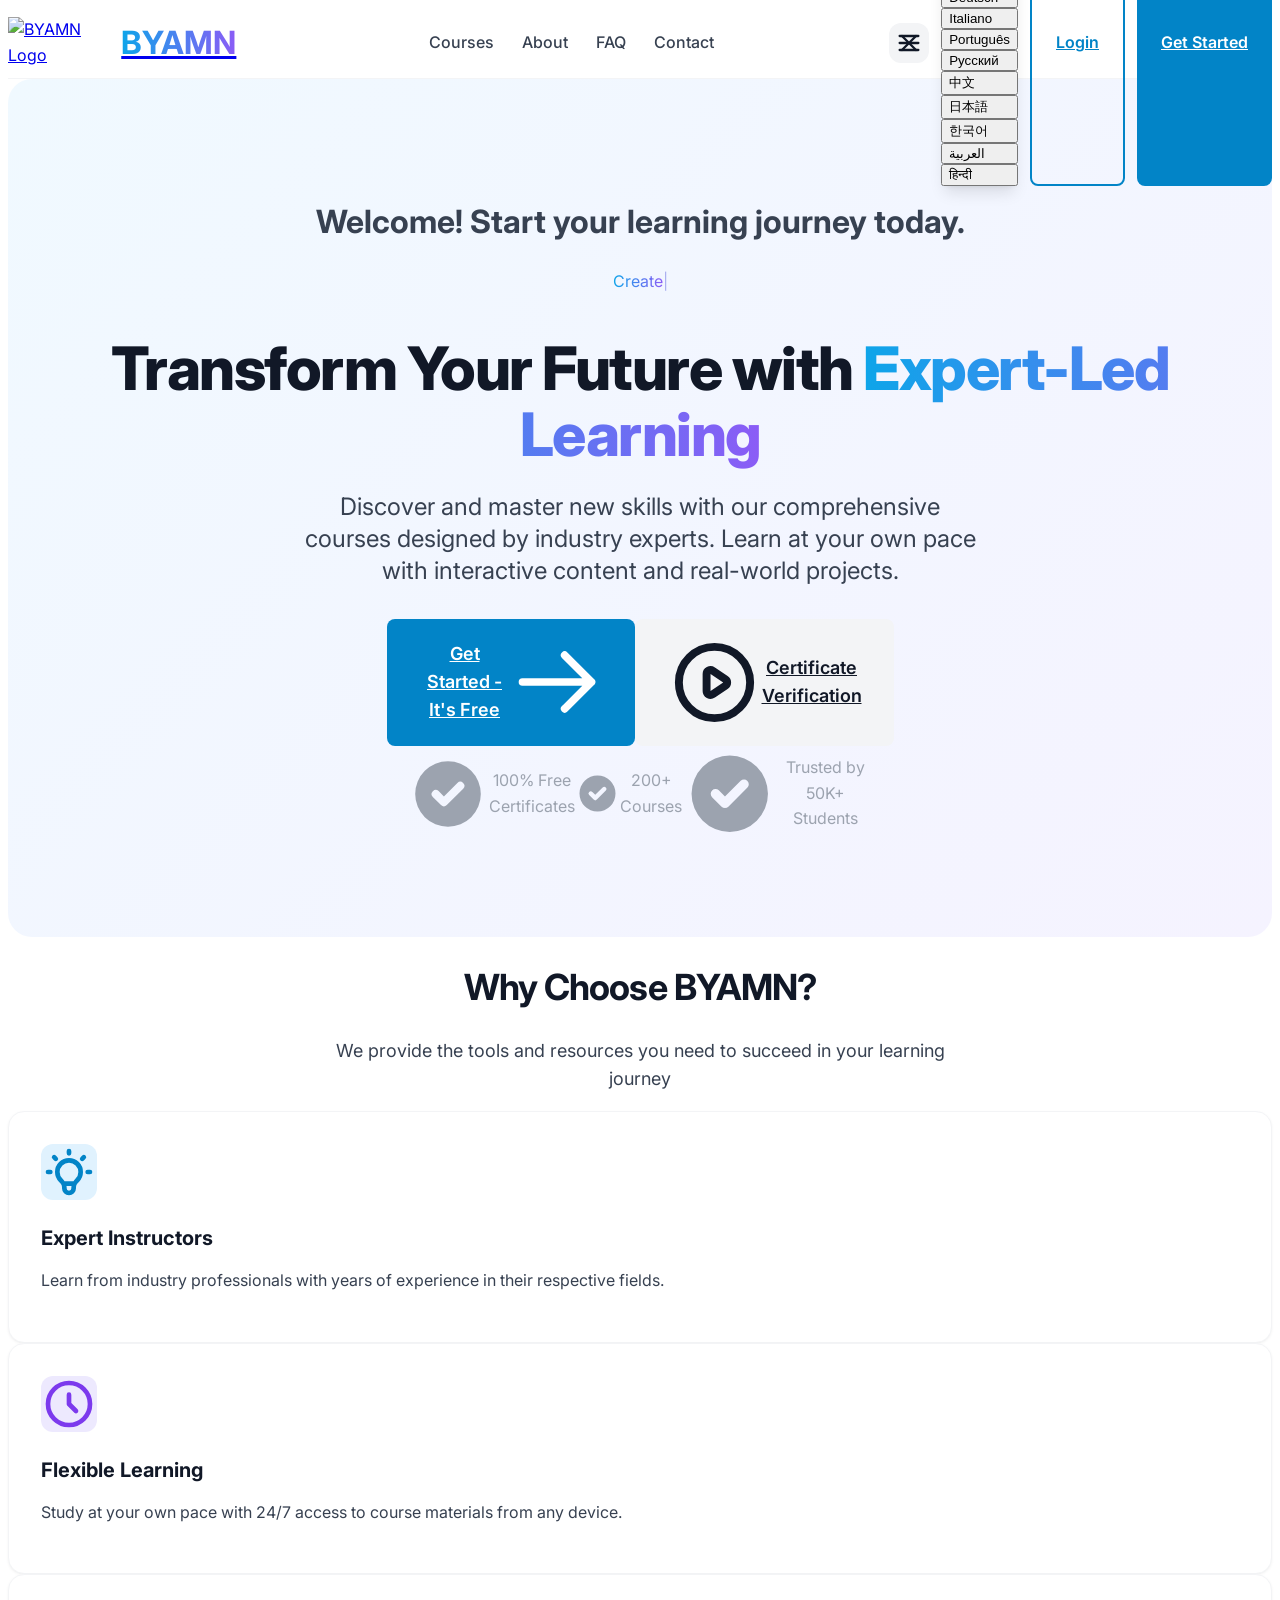
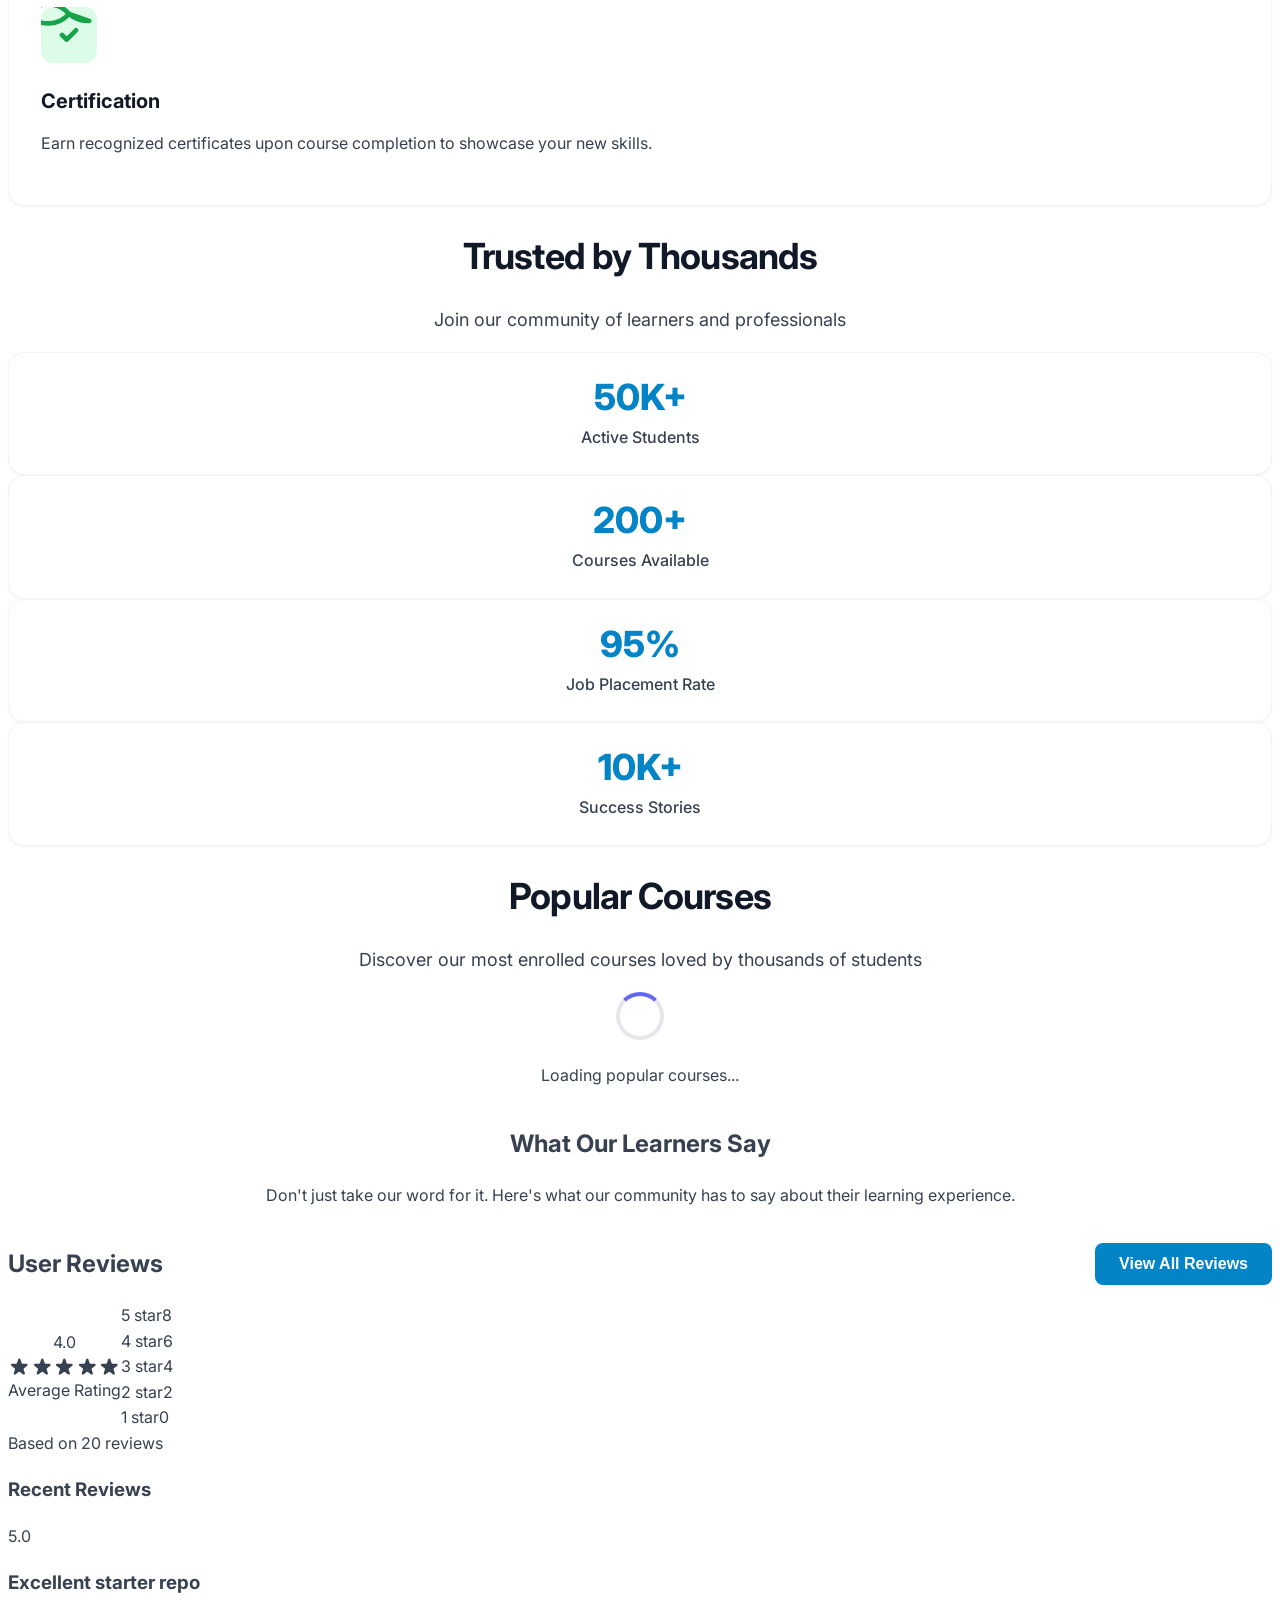
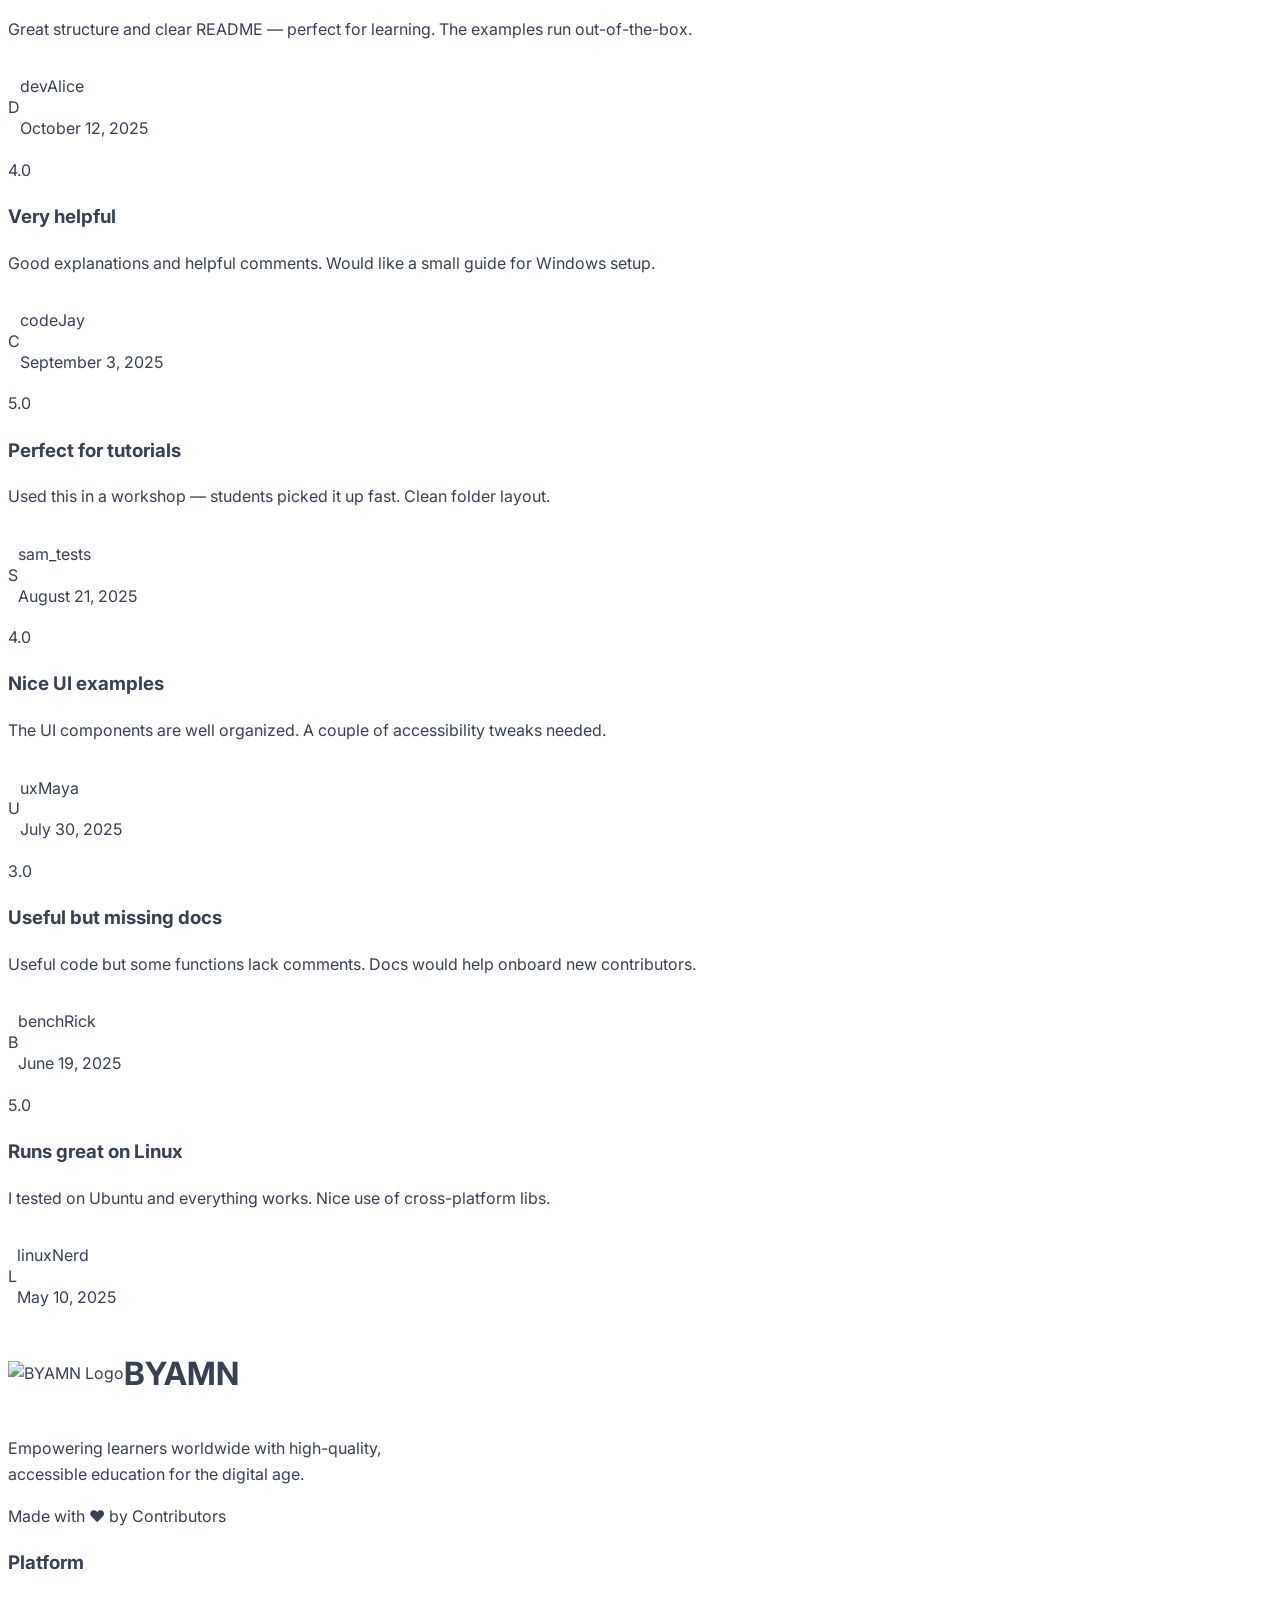
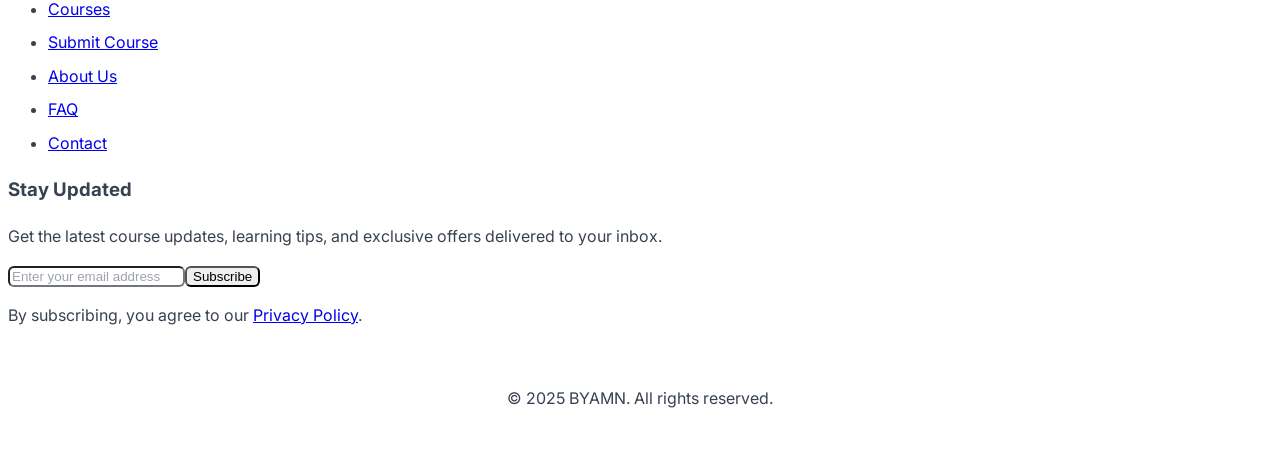
==== commit 838aeb72: "Merge branch 'main' into calendar" ====
--- a/index.html
+++ b/index.html
@@ -1265,6 +1265,7 @@
     <script src="./assets/js/main.js"></script>
     <script src="./assets/js/reviews.js"></script>
     <script type="module" src="./assets/js/newsletter-subscribe.js"></script>
+    <script src="./assets/js/journal.js"></script>
 
     <!-- Popular Courses Script -->
     <script>
--- a/assets/css/styles.css
+++ b/assets/css/styles.css
@@ -4184,4 +4184,209 @@
         width: 8px;
         height: 8px;
     }
+}
+
+/* Add these styles to the end of styles.css */
+
+/* Print-specific styles */
+@media print {
+    /* Hide navigation and unnecessary elements */
+    header, 
+    footer, 
+    .user-actions-desktop,
+    .user-actions-mobile,
+    .mobile-menu-button,
+    #mobile-menu,
+    nav:not(.print-nav),
+    .theme-toggle,
+    .btn:not(.print-btn),
+    .video-player,
+    .video-container,
+    .search-bar,
+    .category-filters,
+    #sort-options,
+    .hero-section,
+    .feature-cards,
+    .stats-cards,
+    .social-sharing,
+    .newsletter-section {
+        display: none !important;
+    }
+    
+    /* Reset body for printing */
+    body {
+        background: white !important;
+        color: black !important;
+        font-size: 12pt !important;
+        line-height: 1.5 !important;
+        margin: 0 !important;
+        padding: 20px !important;
+    }
+    
+    /* Print container */
+    .print-container {
+        width: 100% !important;
+        max-width: 100% !important;
+        margin: 0 auto !important;
+        padding: 0 !important;
+    }
+    
+    /* Headings */
+    h1, h2, h3, h4 {
+        color: black !important;
+        page-break-after: avoid !important;
+    }
+    
+    h1 {
+        font-size: 24pt !important;
+        margin-bottom: 20px !important;
+    }
+    
+    h2 {
+        font-size: 18pt !important;
+        margin: 15px 0 10px 0 !important;
+    }
+    
+    h3 {
+        font-size: 16pt !important;
+        margin: 12px 0 8px 0 !important;
+    }
+    
+    /* Links */
+    a {
+        color: #0000EE !important;
+        text-decoration: underline !important;
+    }
+    
+    /* Show URLs after links */
+    a[href^="http"]:after {
+        content: " (" attr(href) ")";
+        font-size: 10pt;
+        color: #666;
+    }
+    
+    /* Lists */
+    ul, ol {
+        margin: 10px 0 !important;
+        padding-left: 30px !important;
+    }
+    
+    li {
+        margin: 5px 0 !important;
+        page-break-inside: avoid !important;
+    }
+    
+    /* Tables */
+    table {
+        width: 100% !important;
+        border-collapse: collapse !important;
+        margin: 15px 0 !important;
+        page-break-inside: avoid !important;
+    }
+    
+    th, td {
+        border: 1px solid #000 !important;
+        padding: 8px !important;
+        text-align: left !important;
+    }
+    
+    th {
+        background-color: #f2f2f2 !important;
+        font-weight: bold !important;
+    }
+    
+    /* Page breaks */
+    .page-break {
+        page-break-before: always !important;
+    }
+    
+    .avoid-break {
+        page-break-inside: avoid !important;
+    }
+    
+    /* Print header and footer */
+    .print-header {
+        text-align: center;
+        border-bottom: 2px solid #000;
+        padding-bottom: 15px;
+        margin-bottom: 25px;
+    }
+    
+    .print-footer {
+        text-align: center;
+        border-top: 1px solid #000;
+        padding-top: 10px;
+        margin-top: 20px;
+        font-size: 10pt;
+        color: #666;
+    }
+    
+    /* Progress bars for print */
+    .progress-bar-print {
+        height: 20px;
+        background-color: #f0f0f0;
+        border: 1px solid #000;
+        border-radius: 3px;
+        overflow: hidden;
+        margin: 10px 0;
+    }
+    
+    .progress-fill-print {
+        height: 100%;
+        background-color: #4f46e5;
+        display: flex;
+        align-items: center;
+        justify-content: center;
+        color: white;
+        font-weight: bold;
+        font-size: 10pt;
+    }
+    
+    /* Certificate preview for print */
+    .certificate-preview-print {
+        border: 2px solid #000;
+        padding: 20px;
+        margin: 20px 0;
+        text-align: center;
+    }
+    
+    /* Notes sections */
+    .lesson-notes {
+        border: 1px solid #ddd;
+        padding: 15px;
+        margin: 15px 0;
+        background-color: #f9f9f9;
+        page-break-inside: avoid;
+    }
+    
+    .notes-timestamp {
+        font-size: 10pt;
+        color: #666;
+        margin-bottom: 10px;
+    }
+}
+
+/* Screen-only styles for print buttons */
+@media screen {
+    .print-btn {
+        display: inline-flex;
+        align-items: center;
+        padding: 8px 16px;
+        margin: 5px;
+    }
+    
+    .print-btn:hover {
+        background-color: #f0f0f0;
+    }
+    
+    .print-options {
+        position: fixed;
+        bottom: 20px;
+        right: 20px;
+        z-index: 1000;
+        background: white;
+        border-radius: 8px;
+        box-shadow: 0 4px 12px rgba(0,0,0,0.1);
+        padding: 10px;
+    }
 }
